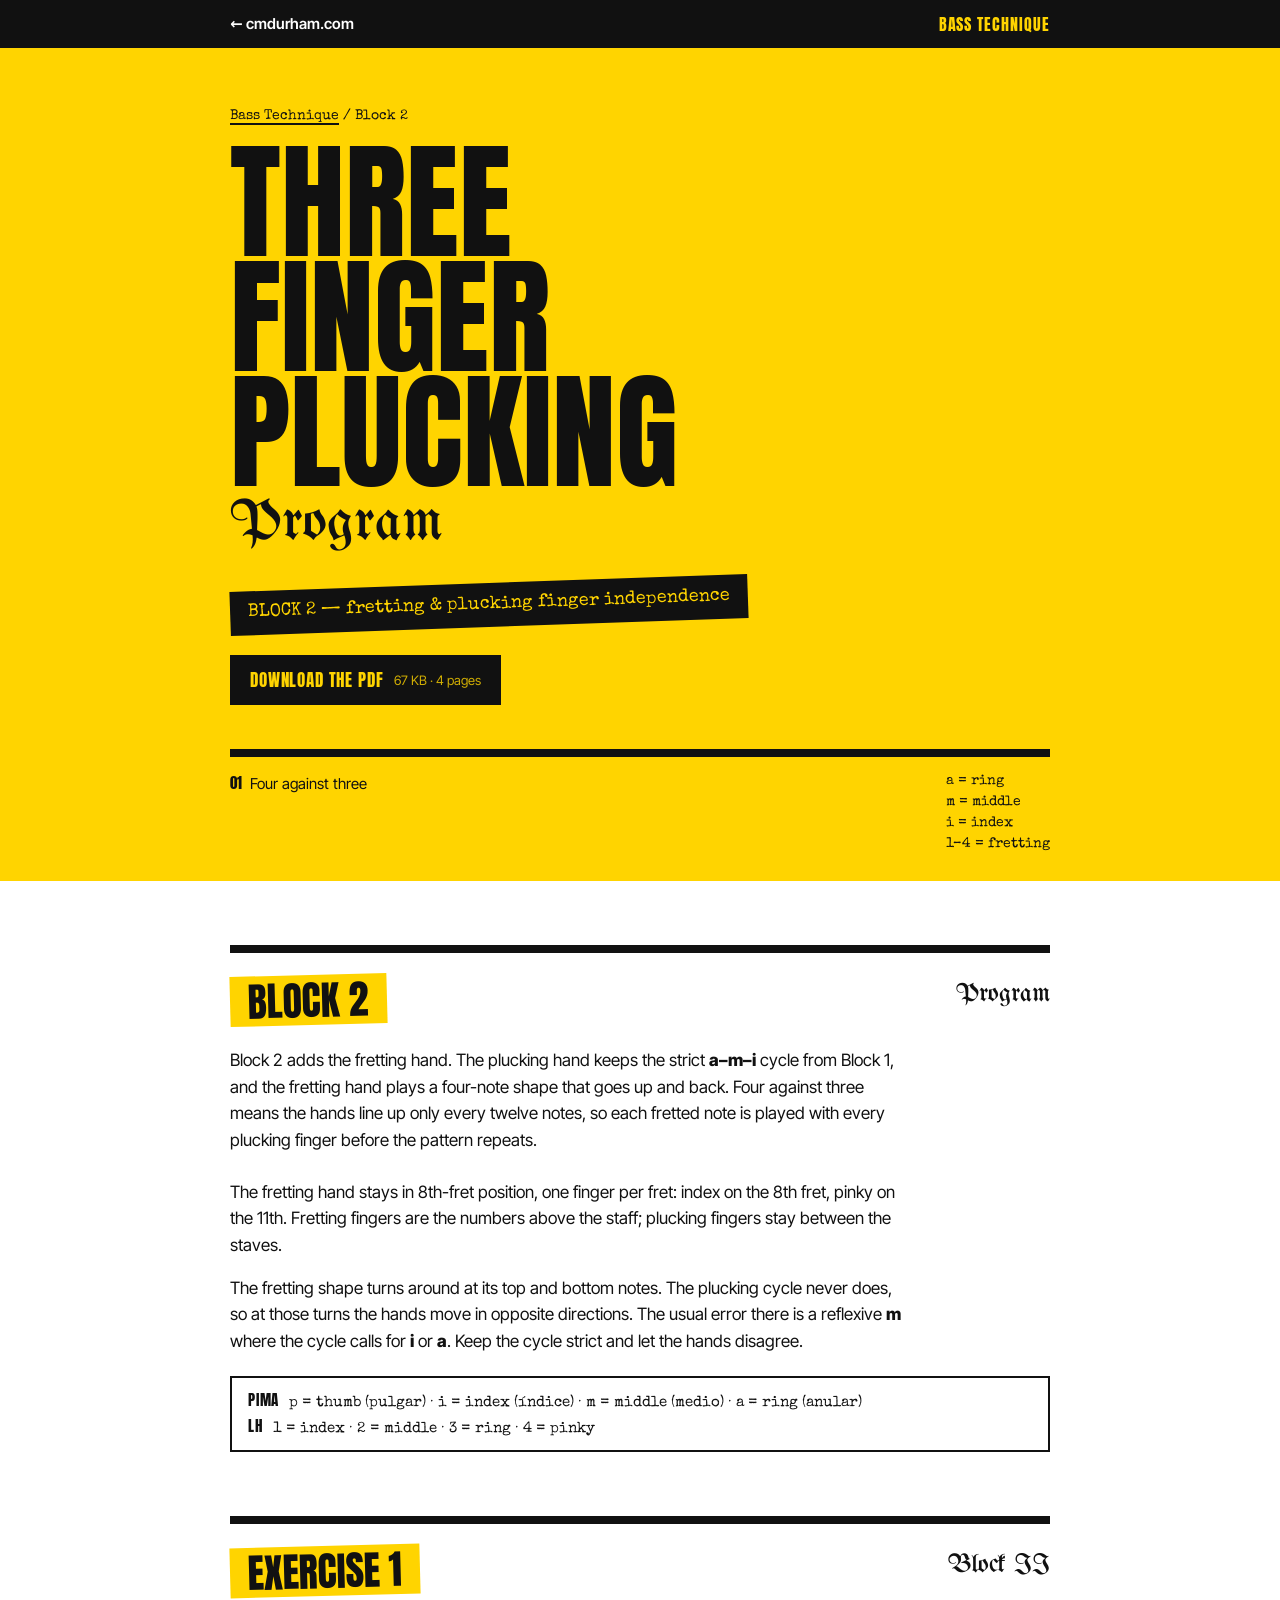
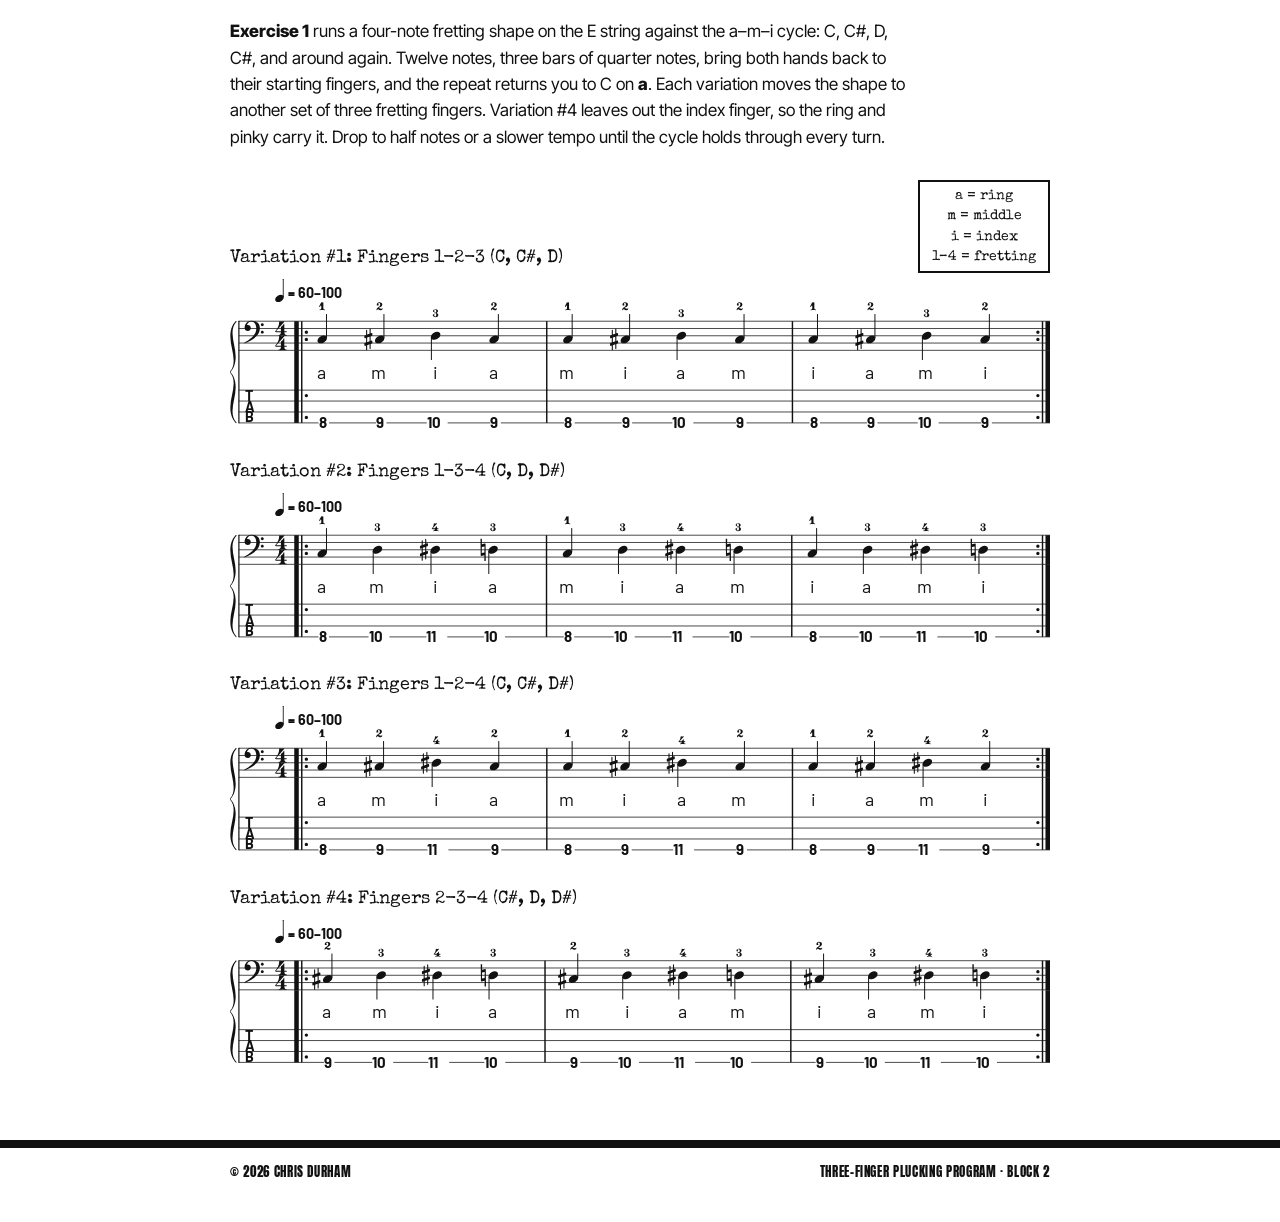
==== three-finger-plucking/block-2/index.html @ dd75c69c "Block 2: fretting and plucking finger independence Tools: fretted-note spec (pattern of string/fret " ====
<!DOCTYPE html>
<html lang="en">
<head>
<meta charset="UTF-8">
<meta name="viewport" content="width=device-width, initial-scale=1.0">
<title>Three-Finger Plucking Program — Block 2 · cmdurham.com</title>
<meta name="description" content="Block 2 of a three-finger plucking program for bass: fretting and plucking finger independence. Notation, tab and a printable PDF.">
<link rel="stylesheet" href="../../style.css">
<link rel="icon" href="data:image/svg+xml,<svg xmlns='http://www.w3.org/2000/svg' viewBox='0 0 100 100'><rect width='100' height='100' fill='%23FFD400'/><text x='50' y='70' font-size='56' text-anchor='middle' font-family='sans-serif' font-weight='bold' fill='%23111'>CD</text></svg>">
</head>
<body>
<header class="topbar"><div class="wrap">
<a class="home" href="/">&larr; cmdurham.com</a>
<a class="sect" href="../../">Bass Technique</a>
</div></header>
<section class="hero"><div class="wrap">
<p class="crumbs"><a href="../../">Bass Technique</a> / Block 2</p>
<h1>Three<br>Finger<br>Plucking</h1><div class="goth">Program</div>
<div class="tape">BLOCK 2 &mdash; fretting &amp; plucking finger independence</div><br>
<a class="dl" href="three-finger-plucking-block-2.pdf" download>Download the PDF <small>67 KB &middot; 4 pages</small></a>
<nav class="toc" aria-label="Exercises"><ol><li><a href="#ex1"><b>01</b>Four against three</a></li></ol>
<div class="legend-inline">a = ring<br>m = middle<br>i = index<br>1&ndash;4 = fretting</div></nav>
</div></section>
<main class="wrap">
<section class="sec" id="about"><div class="sec-hd"><h2 class="label">Block 2</h2><div class="g">Program</div></div>
<p class=intro>Block 2 adds the fretting hand. The plucking hand keeps the strict <b>a&ndash;m&ndash;i</b> cycle from Block 1, and the fretting hand plays a four-note shape that goes up and back. Four against three means the hands line up only every twelve notes, so each fretted note is played with every plucking finger before the pattern repeats.</p><p>The fretting hand stays in 8th-fret position, one finger per fret: index on the 8th fret, pinky on the 11th. Fretting fingers are the numbers above the staff; plucking fingers stay between the staves.</p><p>The fretting shape turns around at its top and bottom notes. The plucking cycle never does, so at those turns the hands move in opposite directions. The usual error there is a reflexive <b>m</b> where the cycle calls for <b>i</b> or <b>a</b>. Keep the cycle strict and let the hands disagree.</p>
<div class="pima"><b>PIMA</b>p = thumb (pulgar) &middot; i = index (&iacute;ndice) &middot; m = middle (medio) &middot; a = ring (anular)<br><b>LH</b>1 = index &middot; 2 = middle &middot; 3 = ring &middot; 4 = pinky</div></section>
<section class="sec" id="ex1"><div class="sec-hd"><h2 class="label">Exercise 1</h2><div class="g">Block II</div></div>
<p class="intro"><b>Exercise 1</b> runs a four-note fretting shape on the E string against the a&ndash;m&ndash;i cycle: C, C#, D, C#, and around again. Twelve notes, three bars of quarter notes, bring both hands back to their starting fingers, and the repeat returns you to C on <b>a</b>. Each variation moves the shape to another set of three fretting fingers. Variation #4 leaves out the index finger, so the ring and pinky carry it. Drop to half notes or a slower tempo until the cycle holds through every turn.</p><div class="var"><div class="var-hd"><h3>Variation #1: Fingers 1-2-3 (C, C#, D)</h3><div class="legend">a = ring<br>m = middle<br>i = index<br>1&ndash;4 = fretting</div></div>
<div class="score"><svg role="img" aria-label="Exercise 1, variation 1: Fingers 1-2-3 (C, C#, D), notation and tab" xmlns="http://www.w3.org/2000/svg" xmlns:xlink="http://www.w3.org/1999/xlink" version="1.2" viewBox="-1.2037 -0.0000 112.6187 20.5475">
<style type="text/css">
<![CDATA[
tspan { white-space: pre; }
]]>
</style>
<g transform="translate(0.0000, 9.7965)">
<line stroke-linejoin="round" stroke-linecap="round" stroke-width="0.1035" stroke="currentColor" x1="0.0517" y1="0" x2="111.3633" y2="0"/>
</g>
<g transform="translate(0.0000, 8.7965)">
<line stroke-linejoin="round" stroke-linecap="round" stroke-width="0.1035" stroke="currentColor" x1="0.0517" y1="0" x2="111.3633" y2="0"/>
</g>
<g transform="translate(0.0000, 7.7965)">
<line stroke-linejoin="round" stroke-linecap="round" stroke-width="0.1035" stroke="currentColor" x1="0.0517" y1="0" x2="111.3633" y2="0"/>
</g>
<g transform="translate(0.0000, 6.7965)">
<line stroke-linejoin="round" stroke-linecap="round" stroke-width="0.1035" stroke="currentColor" x1="0.0517" y1="0" x2="111.3633" y2="0"/>
</g>
<g transform="translate(0.0000, 5.7965)">
<line stroke-linejoin="round" stroke-linecap="round" stroke-width="0.1035" stroke="currentColor" x1="0.0517" y1="0" x2="111.3633" y2="0"/>
</g>
<g transform="translate(75.9438, -0.0000)">
<rect x="0.0000" y="9.8482" width="0.1966" height="5.4140" ry="0.0000" fill="currentColor"/>
</g>
<g transform="translate(42.2009, 7.7965)">
<rect x="0.0000" y="-2.0000" width="0.1966" height="4.0517" ry="0.0000" fill="currentColor"/>
</g>
<g transform="translate(75.9438, 17.5122)">
<rect x="0.0000" y="-2.3017" width="0.1966" height="4.5517" ry="0.0000" fill="currentColor"/>
</g>
<g transform="translate(42.2009, 17.5122)">
<rect x="0.0000" y="-2.3017" width="0.1966" height="4.5517" ry="0.0000" fill="currentColor"/>
</g>
<g transform="translate(75.9438, 7.7965)">
<rect x="0.0000" y="-2.0000" width="0.1966" height="4.0517" ry="0.0000" fill="currentColor"/>
</g>
<g transform="translate(8.5518, -0.0000)">
<rect x="0.0000" y="9.8482" width="0.1966" height="5.4140" ry="0.0000" fill="currentColor"/>
</g>
<g transform="translate(7.6207, -0.0000)">
<rect x="0.0000" y="9.8482" width="0.6208" height="5.4140" ry="0.0000" fill="currentColor"/>
</g>
<g transform="translate(42.2009, -0.0000)">
<rect x="0.0000" y="9.8482" width="0.1966" height="5.4140" ry="0.0000" fill="currentColor"/>
</g>
<g transform="translate(109.5269, 7.2965)">
<path transform="scale(0.0040, -0.0040)" d="M0 0c0 31 25 56 56 56s56 -25 56 -56s-25 -56 -56 -56s-56 25 -56 56z" fill="currentColor"/>
</g>
<g transform="translate(109.5269, 8.2965)">
<path transform="scale(0.0040, -0.0040)" d="M0 0c0 31 25 56 56 56s56 -25 56 -56s-25 -56 -56 -56s-56 25 -56 56z" fill="currentColor"/>
</g>
<g transform="translate(110.7943, 7.7965)">
<rect x="0.0000" y="-2.0000" width="0.6208" height="4.0517" ry="0.0000" fill="currentColor"/>
</g>
<g transform="translate(110.2873, 7.7965)">
<rect x="0.0000" y="-2.0000" width="0.1966" height="4.0517" ry="0.0000" fill="currentColor"/>
</g>
<g transform="translate(109.5269, 16.0122)">
<path transform="scale(0.0040, -0.0040)" d="M0 0c0 31 25 56 56 56s56 -25 56 -56s-25 -56 -56 -56s-56 25 -56 56z" fill="currentColor"/>
</g>
<g transform="translate(109.5269, 19.0122)">
<path transform="scale(0.0040, -0.0040)" d="M0 0c0 31 25 56 56 56s56 -25 56 -56s-25 -56 -56 -56s-56 25 -56 56z" fill="currentColor"/>
</g>
<g transform="translate(110.7943, 17.5122)">
<rect x="0.0000" y="-2.3017" width="0.6208" height="4.5517" ry="0.0000" fill="currentColor"/>
</g>
<g transform="translate(110.2873, 17.5122)">
<rect x="0.0000" y="-2.3017" width="0.1966" height="4.5517" ry="0.0000" fill="currentColor"/>
</g>
<g transform="translate(110.7943, -0.0000)">
<rect x="0.0000" y="9.8482" width="0.6208" height="5.4140" ry="0.0000" fill="currentColor"/>
</g>
<g transform="translate(110.2873, -0.0000)">
<rect x="0.0000" y="9.8482" width="0.1966" height="5.4140" ry="0.0000" fill="currentColor"/>
</g>
<g transform="translate(9.0588, 16.0122)">
<path transform="scale(0.0040, -0.0040)" d="M0 0c0 31 25 56 56 56s56 -25 56 -56s-25 -56 -56 -56s-56 25 -56 56z" fill="currentColor"/>
</g>
<g transform="translate(9.0588, 19.0122)">
<path transform="scale(0.0040, -0.0040)" d="M0 0c0 31 25 56 56 56s56 -25 56 -56s-25 -56 -56 -56s-56 25 -56 56z" fill="currentColor"/>
</g>
<g transform="translate(8.5518, 17.5122)">
<rect x="0.0000" y="-2.3017" width="0.1966" height="4.5517" ry="0.0000" fill="currentColor"/>
</g>
<g transform="translate(7.6207, 17.5122)">
<rect x="0.0000" y="-2.3017" width="0.6208" height="4.5517" ry="0.0000" fill="currentColor"/>
</g>
<g transform="translate(9.0588, 7.2965)">
<path transform="scale(0.0040, -0.0040)" d="M0 0c0 31 25 56 56 56s56 -25 56 -56s-25 -56 -56 -56s-56 25 -56 56z" fill="currentColor"/>
</g>
<g transform="translate(9.0588, 8.2965)">
<path transform="scale(0.0040, -0.0040)" d="M0 0c0 31 25 56 56 56s56 -25 56 -56s-25 -56 -56 -56s-56 25 -56 56z" fill="currentColor"/>
</g>
<g transform="translate(8.5518, 7.7965)">
<rect x="0.0000" y="-2.0000" width="0.1966" height="4.0517" ry="0.0000" fill="currentColor"/>
</g>
<g transform="translate(7.6207, 7.7965)">
<rect x="0.0000" y="-2.0000" width="0.6208" height="4.0517" ry="0.0000" fill="currentColor"/>
</g>
<g transform="translate(0.0000, 19.7622)">
<line stroke-linejoin="round" stroke-linecap="round" stroke-width="0.1035" stroke="currentColor" x1="0.0517" y1="0" x2="111.3633" y2="0"/>
</g>
<g transform="translate(0.0000, 18.2622)">
<line stroke-linejoin="round" stroke-linecap="round" stroke-width="0.1035" stroke="currentColor" x1="0.0517" y1="0" x2="111.3633" y2="0"/>
</g>
<g transform="translate(0.0000, 16.7622)">
<line stroke-linejoin="round" stroke-linecap="round" stroke-width="0.1035" stroke="currentColor" x1="0.0517" y1="0" x2="111.3633" y2="0"/>
</g>
<g transform="translate(0.0000, 15.2622)">
<line stroke-linejoin="round" stroke-linecap="round" stroke-width="0.1035" stroke="currentColor" x1="0.0517" y1="0" x2="111.3633" y2="0"/>
</g>
<g transform="translate(79.4797, 7.7965)">
<rect x="-0.0672" y="-3.0000" width="0.1345" height="3.3138" ry="0.0421" fill="currentColor"/>
</g>
<g color="rgba(100.0000%, 100.0000%, 100.0000%, 100.0000%)">
<g transform="translate(78.2427, 19.7622)">
<rect x="0.1438" y="-0.7853" width="1.4376" height="1.5707" ry="0.0000" fill="currentColor"/>
</g>
</g>
<g transform="translate(78.3865, 20.5181)">
<text font-family="Barlow" font-weight="bold" font-size="2.0766" text-anchor="start" fill="currentColor">
<tspan>8</tspan>
</text>
</g>
<g transform="translate(78.5534, 13.6755)">
<text font-family="Barlow" font-size="2.4691" text-anchor="start" fill="currentColor">
<tspan>i</tspan>
</text>
</g>
<g transform="translate(78.4815, 4.2965)">
<path transform="scale(0.0022, -0.0022)" d="M194 486c15 0 25 15 41 15c13 0 24 -13 24 -31v-341c0 -47 35 -86 81 -86c14 0 21 -10 21 -21s-7 -22 -21 -22c-49 0 -97 14 -146 14s-96 -14 -145 -14c-14 0 -22 11 -22 22s8 21 22 21c46 0 80 39 80 86v137c0 23 -16 35 -30 35c-7 0 -13 -4 -17 -11l-34 -65
c-5 -10 -14 -15 -23 -15c-14 0 -28 12 -28 27c0 4 1 8 3 13l129 250c2 4 7 6 11 6c20 0 35 -20 54 -20z" fill="currentColor"/>
</g>
<g transform="translate(86.1339, 8.2965)">
<path transform="scale(0.0040, -0.0040)" d="M218 136c55 0 108 -28 108 -89c0 -71 -55 -121 -102 -149c-35 -21 -75 -34 -116 -34c-55 0 -108 28 -108 89c0 71 55 121 102 149c35 21 75 34 116 34z" fill="currentColor"/>
</g>
<g color="rgba(100.0000%, 100.0000%, 100.0000%, 100.0000%)">
<g transform="translate(68.1581, 19.7622)">
<rect x="0.1438" y="-0.7843" width="1.4376" height="1.5686" ry="0.0000" fill="currentColor"/>
</g>
</g>
<g transform="translate(68.3018, 20.5171)">
<text font-family="Barlow" font-weight="bold" font-size="2.0766" text-anchor="start" fill="currentColor">
<tspan>9</tspan>
</text>
</g>
<g transform="translate(60.1972, 7.7965)">
<rect x="-0.0672" y="0.1862" width="0.1345" height="3.1471" ry="0.0421" fill="currentColor"/>
</g>
<g color="rgba(100.0000%, 100.0000%, 100.0000%, 100.0000%)">
<g transform="translate(60.1299, 19.7622)">
<rect x="-0.5750" y="-0.7853" width="2.8752" height="1.5707" ry="0.0000" fill="currentColor"/>
</g>
</g>
<g transform="translate(59.5549, 20.5181)">
<text font-family="Barlow" font-weight="bold" font-size="2.0766" text-anchor="start" fill="currentColor">
<tspan>10</tspan>
</text>
</g>
<g transform="translate(68.1581, 8.2965)">
<path transform="scale(0.0040, -0.0040)" d="M218 136c55 0 108 -28 108 -89c0 -71 -55 -121 -102 -149c-35 -21 -75 -34 -116 -34c-55 0 -108 28 -108 89c0 71 55 121 102 149c35 21 75 34 116 34z" fill="currentColor"/>
</g>
<g transform="translate(68.3789, 4.2965)">
<path transform="scale(0.0022, -0.0022)" d="M136 150c35 -1 74 -13 111 -41c17 -13 37 -20 54 -20c18 0 33 7 37 24c3 11 11 17 20 17c11 0 22 -8 22 -21c0 -2 0 -5 -1 -7c-17 -65 -81 -102 -143 -102c-39 0 -77 15 -103 47c-10 13 -25 19 -39 19c-24 0 -48 -17 -51 -46c-1 -13 -11 -20 -21 -20c-11 0 -22 7 -22 21
c0 172 232 159 232 334c0 50 -17 102 -61 102c-33 0 -66 -14 -66 -44c0 -24 31 -37 31 -61c0 -34 -27 -61 -61 -61s-61 27 -61 61c0 84 72 148 157 148c98 0 190 -55 190 -145c0 -140 -131 -154 -225 -205z" fill="currentColor"/>
</g>
<g transform="translate(67.6062, 13.6755)">
<text font-family="Barlow" font-size="2.4691" text-anchor="start" fill="currentColor">
<tspan>m</tspan>
</text>
</g>
<g transform="translate(60.0273, 13.6755)">
<text font-family="Barlow" font-size="2.4691" text-anchor="start" fill="currentColor">
<tspan>a</tspan>
</text>
</g>
<g transform="translate(69.3950, 7.7965)">
<rect x="-0.0672" y="-3.0000" width="0.1345" height="3.3138" ry="0.0421" fill="currentColor"/>
</g>
<g transform="translate(60.3867, 5.2447)">
<path transform="scale(0.0022, -0.0022)" d="M155 457c-34 0 -71 -8 -71 -38c0 -19 32 -23 32 -42c0 -28 -23 -51 -51 -51s-51 23 -51 51c0 72 66 123 141 123c93 0 174 -31 174 -113c0 -36 -10 -65 -42 -80c-17 -8 -26 -25 -26 -41s9 -32 26 -40c37 -17 59 -45 59 -85c0 -94 -83 -141 -186 -141
c-84 0 -160 54 -160 133c0 32 26 58 58 58s58 -26 58 -58c0 -22 -36 -26 -36 -48c0 -33 42 -42 80 -42c41 0 56 50 56 98v21c0 44 -2 77 -43 77h-65c-18 0 -27 14 -27 27s9 27 27 27h65c42 0 43 36 43 83v11c0 43 -20 70 -61 70z" fill="currentColor"/>
</g>
<g transform="translate(60.1299, 7.7965)">
<path transform="scale(0.0040, -0.0040)" d="M218 136c55 0 108 -28 108 -89c0 -71 -55 -121 -102 -149c-35 -21 -75 -34 -116 -34c-55 0 -108 28 -108 89c0 71 55 121 102 149c35 21 75 34 116 34z" fill="currentColor"/>
</g>
<g transform="translate(78.2427, 8.2965)">
<path transform="scale(0.0040, -0.0040)" d="M218 136c55 0 108 -28 108 -89c0 -71 -55 -121 -102 -149c-35 -21 -75 -34 -116 -34c-55 0 -108 28 -108 89c0 71 55 121 102 149c35 21 75 34 116 34z" fill="currentColor"/>
</g>
<g transform="translate(103.0860, 7.7965)">
<rect x="-0.0672" y="-3.0000" width="0.1345" height="3.3138" ry="0.0421" fill="currentColor"/>
</g>
<g color="rgba(100.0000%, 100.0000%, 100.0000%, 100.0000%)">
<g transform="translate(101.8491, 19.7622)">
<rect x="0.1438" y="-0.7843" width="1.4376" height="1.5686" ry="0.0000" fill="currentColor"/>
</g>
</g>
<g transform="translate(101.9928, 20.5171)">
<text font-family="Barlow" font-weight="bold" font-size="2.0766" text-anchor="start" fill="currentColor">
<tspan>9</tspan>
</text>
</g>
<g transform="translate(93.8209, 7.7965)">
<path transform="scale(0.0040, -0.0040)" d="M218 136c55 0 108 -28 108 -89c0 -71 -55 -121 -102 -149c-35 -21 -75 -34 -116 -34c-55 0 -108 28 -108 89c0 71 55 121 102 149c35 21 75 34 116 34z" fill="currentColor"/>
</g>
<g transform="translate(84.6839, 8.2965)">
<path transform="scale(0.0040, -0.0040)" d="M0 119c0 8 5 15 13 18l46 17v158c0 10 8 19 18 19s19 -9 19 -19v-145l83 31v158c0 10 9 19 19 19s18 -9 18 -19v-145l32 12c2 1 5 1 7 1c11 0 20 -9 20 -20v-60c0 -8 -5 -16 -13 -19l-46 -16v-160l32 11c2 1 5 1 7 1c11 0 20 -9 20 -20v-60c0 -8 -5 -15 -13 -18l-46 -17
v-158c0 -10 -8 -19 -18 -19s-19 9 -19 19v145l-83 -31v-158c0 -10 -9 -19 -19 -19s-18 9 -18 19v145l-32 -12c-2 -1 -5 -1 -7 -1c-11 0 -20 9 -20 20v60c0 8 5 16 13 19l46 16v160l-32 -11c-2 -1 -5 -1 -7 -1c-11 0 -20 9 -20 20v60zM179 95l-83 -30v-160l83 30v160z" fill="currentColor"/>
</g>
<g transform="translate(94.0777, 5.2447)">
<path transform="scale(0.0022, -0.0022)" d="M155 457c-34 0 -71 -8 -71 -38c0 -19 32 -23 32 -42c0 -28 -23 -51 -51 -51s-51 23 -51 51c0 72 66 123 141 123c93 0 174 -31 174 -113c0 -36 -10 -65 -42 -80c-17 -8 -26 -25 -26 -41s9 -32 26 -40c37 -17 59 -45 59 -85c0 -94 -83 -141 -186 -141
c-84 0 -160 54 -160 133c0 32 26 58 58 58s58 -26 58 -58c0 -22 -36 -26 -36 -48c0 -33 42 -42 80 -42c41 0 56 50 56 98v21c0 44 -2 77 -43 77h-65c-18 0 -27 14 -27 27s9 27 27 27h65c42 0 43 36 43 83v11c0 43 -20 70 -61 70z" fill="currentColor"/>
</g>
<g transform="translate(87.3709, 7.7965)">
<rect x="-0.0672" y="-3.0000" width="0.1345" height="3.3138" ry="0.0421" fill="currentColor"/>
</g>
<g color="rgba(100.0000%, 100.0000%, 100.0000%, 100.0000%)">
<g transform="translate(86.1339, 19.7622)">
<rect x="0.1438" y="-0.7843" width="1.4376" height="1.5686" ry="0.0000" fill="currentColor"/>
</g>
</g>
<g transform="translate(86.2777, 20.5171)">
<text font-family="Barlow" font-weight="bold" font-size="2.0766" text-anchor="start" fill="currentColor">
<tspan>9</tspan>
</text>
</g>
<g transform="translate(86.0313, 13.6755)">
<text font-family="Barlow" font-size="2.4691" text-anchor="start" fill="currentColor">
<tspan>a</tspan>
</text>
</g>
<g transform="translate(102.1597, 13.6755)">
<text font-family="Barlow" font-size="2.4691" text-anchor="start" fill="currentColor">
<tspan>i</tspan>
</text>
</g>
<g transform="translate(102.0699, 4.2965)">
<path transform="scale(0.0022, -0.0022)" d="M136 150c35 -1 74 -13 111 -41c17 -13 37 -20 54 -20c18 0 33 7 37 24c3 11 11 17 20 17c11 0 22 -8 22 -21c0 -2 0 -5 -1 -7c-17 -65 -81 -102 -143 -102c-39 0 -77 15 -103 47c-10 13 -25 19 -39 19c-24 0 -48 -17 -51 -46c-1 -13 -11 -20 -21 -20c-11 0 -22 7 -22 21
c0 172 232 159 232 334c0 50 -17 102 -61 102c-33 0 -66 -14 -66 -44c0 -24 31 -37 31 -61c0 -34 -27 -61 -61 -61s-61 27 -61 61c0 84 72 148 157 148c98 0 190 -55 190 -145c0 -140 -131 -154 -225 -205z" fill="currentColor"/>
</g>
<g transform="translate(101.8491, 8.2965)">
<path transform="scale(0.0040, -0.0040)" d="M218 136c55 0 108 -28 108 -89c0 -71 -55 -121 -102 -149c-35 -21 -75 -34 -116 -34c-55 0 -108 28 -108 89c0 71 55 121 102 149c35 21 75 34 116 34z" fill="currentColor"/>
</g>
<g transform="translate(86.3547, 4.2965)">
<path transform="scale(0.0022, -0.0022)" d="M136 150c35 -1 74 -13 111 -41c17 -13 37 -20 54 -20c18 0 33 7 37 24c3 11 11 17 20 17c11 0 22 -8 22 -21c0 -2 0 -5 -1 -7c-17 -65 -81 -102 -143 -102c-39 0 -77 15 -103 47c-10 13 -25 19 -39 19c-24 0 -48 -17 -51 -46c-1 -13 -11 -20 -21 -20c-11 0 -22 7 -22 21
c0 172 232 159 232 334c0 50 -17 102 -61 102c-33 0 -66 -14 -66 -44c0 -24 31 -37 31 -61c0 -34 -27 -61 -61 -61s-61 27 -61 61c0 84 72 148 157 148c98 0 190 -55 190 -145c0 -140 -131 -154 -225 -205z" fill="currentColor"/>
</g>
<g transform="translate(93.8882, 7.7965)">
<rect x="-0.0672" y="0.1862" width="0.1345" height="3.1471" ry="0.0421" fill="currentColor"/>
</g>
<g color="rgba(100.0000%, 100.0000%, 100.0000%, 100.0000%)">
<g transform="translate(93.8209, 19.7622)">
<rect x="-0.5750" y="-0.7853" width="2.8752" height="1.5707" ry="0.0000" fill="currentColor"/>
</g>
</g>
<g transform="translate(93.2459, 20.5181)">
<text font-family="Barlow" font-weight="bold" font-size="2.0766" text-anchor="start" fill="currentColor">
<tspan>10</tspan>
</text>
</g>
<g transform="translate(93.2690, 13.6755)">
<text font-family="Barlow" font-size="2.4691" text-anchor="start" fill="currentColor">
<tspan>m</tspan>
</text>
</g>
<g color="rgba(100.0000%, 100.0000%, 100.0000%, 100.0000%)">
<g transform="translate(18.7000, 19.7622)">
<rect x="0.1438" y="-0.7843" width="1.4376" height="1.5686" ry="0.0000" fill="currentColor"/>
</g>
</g>
<g transform="translate(18.8438, 20.5171)">
<text font-family="Barlow" font-weight="bold" font-size="2.0766" text-anchor="start" fill="currentColor">
<tspan>9</tspan>
</text>
</g>
<g transform="translate(17.2500, 8.2965)">
<path transform="scale(0.0040, -0.0040)" d="M0 119c0 8 5 15 13 18l46 17v158c0 10 8 19 18 19s19 -9 19 -19v-145l83 31v158c0 10 9 19 19 19s18 -9 18 -19v-145l32 12c2 1 5 1 7 1c11 0 20 -9 20 -20v-60c0 -8 -5 -16 -13 -19l-46 -16v-160l32 11c2 1 5 1 7 1c11 0 20 -9 20 -20v-60c0 -8 -5 -15 -13 -18l-46 -17
v-158c0 -10 -8 -19 -18 -19s-19 9 -19 19v145l-83 -31v-158c0 -10 -9 -19 -19 -19s-18 9 -18 19v145l-32 -12c-2 -1 -5 -1 -7 -1c-11 0 -20 9 -20 20v60c0 8 5 16 13 19l46 16v160l-32 -11c-2 -1 -5 -1 -7 -1c-11 0 -20 9 -20 20v60zM179 95l-83 -30v-160l83 30v160z" fill="currentColor"/>
</g>
<g transform="translate(19.9370, 7.7965)">
<rect x="-0.0672" y="-3.0000" width="0.1345" height="3.3138" ry="0.0421" fill="currentColor"/>
</g>
<g transform="translate(18.1481, 13.6755)">
<text font-family="Barlow" font-size="2.4691" text-anchor="start" fill="currentColor">
<tspan>m</tspan>
</text>
</g>
<g transform="translate(18.9208, 4.2965)">
<path transform="scale(0.0022, -0.0022)" d="M136 150c35 -1 74 -13 111 -41c17 -13 37 -20 54 -20c18 0 33 7 37 24c3 11 11 17 20 17c11 0 22 -8 22 -21c0 -2 0 -5 -1 -7c-17 -65 -81 -102 -143 -102c-39 0 -77 15 -103 47c-10 13 -25 19 -39 19c-24 0 -48 -17 -51 -46c-1 -13 -11 -20 -21 -20c-11 0 -22 7 -22 21
c0 172 232 159 232 334c0 50 -17 102 -61 102c-33 0 -66 -14 -66 -44c0 -24 31 -37 31 -61c0 -34 -27 -61 -61 -61s-61 27 -61 61c0 84 72 148 157 148c98 0 190 -55 190 -145c0 -140 -131 -154 -225 -205z" fill="currentColor"/>
</g>
<g transform="translate(18.7000, 8.2965)">
<path transform="scale(0.0040, -0.0040)" d="M218 136c55 0 108 -28 108 -89c0 -71 -55 -121 -102 -149c-35 -21 -75 -34 -116 -34c-55 0 -108 28 -108 89c0 71 55 121 102 149c35 21 75 34 116 34z" fill="currentColor"/>
</g>
<g color="rgba(100.0000%, 100.0000%, 100.0000%, 100.0000%)">
<g transform="translate(26.3870, 19.7622)">
<rect x="-0.5750" y="-0.7853" width="2.8752" height="1.5707" ry="0.0000" fill="currentColor"/>
</g>
</g>
<g transform="translate(25.8120, 20.5181)">
<text font-family="Barlow" font-weight="bold" font-size="2.0766" text-anchor="start" fill="currentColor">
<tspan>10</tspan>
</text>
</g>
<g transform="translate(26.4542, 7.7965)">
<rect x="-0.0672" y="0.1862" width="0.1345" height="3.1471" ry="0.0421" fill="currentColor"/>
</g>
<g transform="translate(26.6977, 13.6755)">
<text font-family="Barlow" font-size="2.4691" text-anchor="start" fill="currentColor">
<tspan>i</tspan>
</text>
</g>
<g transform="translate(26.6438, 5.2447)">
<path transform="scale(0.0022, -0.0022)" d="M155 457c-34 0 -71 -8 -71 -38c0 -19 32 -23 32 -42c0 -28 -23 -51 -51 -51s-51 23 -51 51c0 72 66 123 141 123c93 0 174 -31 174 -113c0 -36 -10 -65 -42 -80c-17 -8 -26 -25 -26 -41s9 -32 26 -40c37 -17 59 -45 59 -85c0 -94 -83 -141 -186 -141
c-84 0 -160 54 -160 133c0 32 26 58 58 58s58 -26 58 -58c0 -22 -36 -26 -36 -48c0 -33 42 -42 80 -42c41 0 56 50 56 98v21c0 44 -2 77 -43 77h-65c-18 0 -27 14 -27 27s9 27 27 27h65c42 0 43 36 43 83v11c0 43 -20 70 -61 70z" fill="currentColor"/>
</g>
<g transform="translate(26.3870, 7.7965)">
<path transform="scale(0.0040, -0.0040)" d="M218 136c55 0 108 -28 108 -89c0 -71 -55 -121 -102 -149c-35 -21 -75 -34 -116 -34c-55 0 -108 28 -108 89c0 71 55 121 102 149c35 21 75 34 116 34z" fill="currentColor"/>
</g>
<g transform="translate(0.8899, 16.7977)">
<text font-family="Barlow" font-weight="bold" font-size="1.9602" text-anchor="start" fill="currentColor">
<tspan>T</tspan>
</text>
</g>
<g transform="translate(0.8000, 18.2267)">
<text font-family="Barlow" font-weight="bold" font-size="1.9602" text-anchor="start" fill="currentColor">
<tspan>A</tspan>
</text>
</g>
<g transform="translate(0.8000, 19.6557)">
<text font-family="Barlow" font-weight="bold" font-size="1.9602" text-anchor="start" fill="currentColor">
<tspan>B</tspan>
</text>
</g>
<g color="rgba(100.0000%, 100.0000%, 100.0000%, 100.0000%)">
<g transform="translate(10.8088, 19.7622)">
<rect x="0.1438" y="-0.7853" width="1.4376" height="1.5707" ry="0.0000" fill="currentColor"/>
</g>
</g>
<g transform="translate(10.9526, 20.5181)">
<text font-family="Barlow" font-weight="bold" font-size="2.0766" text-anchor="start" fill="currentColor">
<tspan>8</tspan>
</text>
</g>
<g transform="translate(10.7061, 13.6755)">
<text font-family="Barlow" font-size="2.4691" text-anchor="start" fill="currentColor">
<tspan>a</tspan>
</text>
</g>
<g transform="translate(5.0034, 7.7965)">
<path transform="scale(0.0040, -0.0040)" d="M204 307c22 14 44 29 60 50c11 15 19 33 27 50c2 4 5 6 9 6c6 0 13 -5 13 -14v-245h72c10 0 15 -7 15 -14s-5 -15 -15 -15h-72v-8c0 -48 27 -94 72 -94c8 0 12 -5 12 -11s-4 -12 -12 -12c-44 0 -87 13 -131 13s-87 -13 -131 -13c-8 0 -12 6 -12 12s4 11 12 11
c45 0 73 46 73 94v8h-167c-23 0 -31 14 -31 23c0 3 1 5 2 6c80 93 138 207 138 330c0 9 6 16 13 16h3c23 -7 47 -13 71 -13s48 6 71 13c2 1 3 1 5 1c11 0 18 -10 12 -17l-284 -330h167v131c0 8 1 17 8 22z" fill="currentColor"/>
</g>
<g transform="translate(5.0034, 9.8005)">
<path transform="scale(0.0040, -0.0040)" d="M204 307c22 14 44 29 60 50c11 15 19 33 27 50c2 4 5 6 9 6c6 0 13 -5 13 -14v-245h72c10 0 15 -7 15 -14s-5 -15 -15 -15h-72v-8c0 -48 27 -94 72 -94c8 0 12 -5 12 -11s-4 -12 -12 -12c-44 0 -87 13 -131 13s-87 -13 -131 -13c-8 0 -12 6 -12 12s4 11 12 11
c45 0 73 46 73 94v8h-167c-23 0 -31 14 -31 23c0 3 1 5 2 6c80 93 138 207 138 330c0 9 6 16 13 16h3c23 -7 47 -13 71 -13s48 6 71 13c2 1 3 1 5 1c11 0 18 -10 12 -17l-284 -330h167v131c0 8 1 17 8 22z" fill="currentColor"/>
</g>
<g transform="translate(0.8000, 6.7965)">
<path transform="scale(0.0040, -0.0040)" d="M557 -125c0 28 23 51 51 51s51 -23 51 -51s-23 -51 -51 -51s-51 23 -51 51zM557 125c0 28 23 51 51 51s51 -23 51 -51s-23 -51 -51 -51s-51 23 -51 51zM232 263c172 0 293 -88 293 -251c0 -263 -263 -414 -516 -521c-3 -3 -6 -4 -9 -4c-7 0 -13 6 -13 13c0 3 1 6 4 9
c202 118 412 265 412 493c0 120 -63 235 -171 235c-74 0 -129 -54 -154 -126c11 5 22 8 34 8c55 0 100 -45 100 -100c0 -58 -44 -106 -100 -106c-60 0 -112 47 -112 106c0 133 102 244 232 244z" fill="currentColor"/>
</g>
<g transform="translate(11.0476, 4.2965)">
<path transform="scale(0.0022, -0.0022)" d="M194 486c15 0 25 15 41 15c13 0 24 -13 24 -31v-341c0 -47 35 -86 81 -86c14 0 21 -10 21 -21s-7 -22 -21 -22c-49 0 -97 14 -146 14s-96 -14 -145 -14c-14 0 -22 11 -22 22s8 21 22 21c46 0 80 39 80 86v137c0 23 -16 35 -30 35c-7 0 -13 -4 -17 -11l-34 -65
c-5 -10 -14 -15 -23 -15c-14 0 -28 12 -28 27c0 4 1 8 3 13l129 250c2 4 7 6 11 6c20 0 35 -20 54 -20z" fill="currentColor"/>
</g>
<g transform="translate(10.8088, 8.2965)">
<path transform="scale(0.0040, -0.0040)" d="M218 136c55 0 108 -28 108 -89c0 -71 -55 -121 -102 -149c-35 -21 -75 -34 -116 -34c-55 0 -108 28 -108 89c0 71 55 121 102 149c35 21 75 34 116 34z" fill="currentColor"/>
</g>
<g transform="translate(-0.0655, 12.7793)">
<rect x="0.0000" y="-7.0346" width="0.1655" height="14.0692" ry="0.0517" fill="currentColor"/>
</g>
<g transform="translate(-0.3655, 12.7793)">
<path transform="scale(0.0040, -0.0040)" d="M-198 -1221c0 285 114 564 114 834c0 141 -30 273 -132 378c-3 3 -3 6 -3 9s0 6 3 9c102 105 132 237 132 378c0 270 -114 549 -114 834c0 198 48 384 186 528c3 3 9 6 12 6c9 0 18 -9 18 -18c0 -3 -3 -6 -6 -9c-102 -108 -135 -240 -135 -384c0 -264 108 -537 108 -816
c0 -195 -48 -384 -180 -528c132 -144 180 -333 180 -528c0 -279 -108 -552 -108 -816c0 -144 33 -276 135 -384c3 -3 6 -6 6 -9c0 -9 -9 -18 -18 -18c-3 0 -9 3 -12 6c-138 144 -186 330 -186 528z" fill="currentColor"/>
</g>
<g transform="translate(12.0457, 7.7965)">
<rect x="-0.0672" y="-3.0000" width="0.1345" height="3.3138" ry="0.0421" fill="currentColor"/>
</g>
<g transform="translate(5.0034, 2.6727)">
<rect x="1.0449" y="-2.6727" width="0.1158" height="2.5129" ry="0.0193" fill="currentColor"/>
</g>
<g transform="translate(5.0034, 2.6727)">
<path transform="scale(0.0036, -0.0036)" d="M215 137c57 0 111 -29 111 -92c0 -71 -54 -120 -101 -148c-35 -21 -74 -34 -114 -34c-57 0 -111 29 -111 92c0 71 54 120 101 148c35 21 74 34 114 34z" fill="currentColor"/>
</g>
<g transform="translate(6.7641, 2.6727)">
<text font-family="Barlow" font-weight="bold" font-size="1.9602" text-anchor="start" fill="currentColor">
<tspan>= 60–100</tspan>
</text>
</g>
<g transform="translate(45.7886, 7.7965)">
<rect x="-0.0672" y="-3.0000" width="0.1345" height="3.3138" ry="0.0421" fill="currentColor"/>
</g>
<g transform="translate(52.4429, 8.2965)">
<path transform="scale(0.0040, -0.0040)" d="M218 136c55 0 108 -28 108 -89c0 -71 -55 -121 -102 -149c-35 -21 -75 -34 -116 -34c-55 0 -108 28 -108 89c0 71 55 121 102 149c35 21 75 34 116 34z" fill="currentColor"/>
</g>
<g transform="translate(52.6637, 4.2965)">
<path transform="scale(0.0022, -0.0022)" d="M136 150c35 -1 74 -13 111 -41c17 -13 37 -20 54 -20c18 0 33 7 37 24c3 11 11 17 20 17c11 0 22 -8 22 -21c0 -2 0 -5 -1 -7c-17 -65 -81 -102 -143 -102c-39 0 -77 15 -103 47c-10 13 -25 19 -39 19c-24 0 -48 -17 -51 -46c-1 -13 -11 -20 -21 -20c-11 0 -22 7 -22 21
c0 172 232 159 232 334c0 50 -17 102 -61 102c-33 0 -66 -14 -66 -44c0 -24 31 -37 31 -61c0 -34 -27 -61 -61 -61s-61 27 -61 61c0 84 72 148 157 148c98 0 190 -55 190 -145c0 -140 -131 -154 -225 -205z" fill="currentColor"/>
</g>
<g transform="translate(52.7536, 13.6755)">
<text font-family="Barlow" font-size="2.4691" text-anchor="start" fill="currentColor">
<tspan>i</tspan>
</text>
</g>
<g color="rgba(100.0000%, 100.0000%, 100.0000%, 100.0000%)">
<g transform="translate(52.4429, 19.7622)">
<rect x="0.1438" y="-0.7843" width="1.4376" height="1.5686" ry="0.0000" fill="currentColor"/>
</g>
</g>
<g transform="translate(52.5867, 20.5171)">
<text font-family="Barlow" font-weight="bold" font-size="2.0766" text-anchor="start" fill="currentColor">
<tspan>9</tspan>
</text>
</g>
<g transform="translate(53.6799, 7.7965)">
<rect x="-0.0672" y="-3.0000" width="0.1345" height="3.3138" ry="0.0421" fill="currentColor"/>
</g>
<g transform="translate(34.4152, 8.2965)">
<path transform="scale(0.0040, -0.0040)" d="M218 136c55 0 108 -28 108 -89c0 -71 -55 -121 -102 -149c-35 -21 -75 -34 -116 -34c-55 0 -108 28 -108 89c0 71 55 121 102 149c35 21 75 34 116 34z" fill="currentColor"/>
</g>
<g transform="translate(34.6360, 4.2965)">
<path transform="scale(0.0022, -0.0022)" d="M136 150c35 -1 74 -13 111 -41c17 -13 37 -20 54 -20c18 0 33 7 37 24c3 11 11 17 20 17c11 0 22 -8 22 -21c0 -2 0 -5 -1 -7c-17 -65 -81 -102 -143 -102c-39 0 -77 15 -103 47c-10 13 -25 19 -39 19c-24 0 -48 -17 -51 -46c-1 -13 -11 -20 -21 -20c-11 0 -22 7 -22 21
c0 172 232 159 232 334c0 50 -17 102 -61 102c-33 0 -66 -14 -66 -44c0 -24 31 -37 31 -61c0 -34 -27 -61 -61 -61s-61 27 -61 61c0 84 72 148 157 148c98 0 190 -55 190 -145c0 -140 -131 -154 -225 -205z" fill="currentColor"/>
</g>
<g transform="translate(34.3125, 13.6755)">
<text font-family="Barlow" font-size="2.4691" text-anchor="start" fill="currentColor">
<tspan>a</tspan>
</text>
</g>
<g color="rgba(100.0000%, 100.0000%, 100.0000%, 100.0000%)">
<g transform="translate(34.4152, 19.7622)">
<rect x="0.1438" y="-0.7843" width="1.4376" height="1.5686" ry="0.0000" fill="currentColor"/>
</g>
</g>
<g transform="translate(34.5589, 20.5171)">
<text font-family="Barlow" font-weight="bold" font-size="2.0766" text-anchor="start" fill="currentColor">
<tspan>9</tspan>
</text>
</g>
<g transform="translate(35.6521, 7.7965)">
<rect x="-0.0672" y="-3.0000" width="0.1345" height="3.3138" ry="0.0421" fill="currentColor"/>
</g>
<g color="rgba(100.0000%, 100.0000%, 100.0000%, 100.0000%)">
<g transform="translate(44.5517, 19.7622)">
<rect x="0.1438" y="-0.7853" width="1.4376" height="1.5707" ry="0.0000" fill="currentColor"/>
</g>
</g>
<g transform="translate(44.6955, 20.5181)">
<text font-family="Barlow" font-weight="bold" font-size="2.0766" text-anchor="start" fill="currentColor">
<tspan>8</tspan>
</text>
</g>
<g transform="translate(43.9998, 13.6755)">
<text font-family="Barlow" font-size="2.4691" text-anchor="start" fill="currentColor">
<tspan>m</tspan>
</text>
</g>
<g transform="translate(44.7905, 4.2965)">
<path transform="scale(0.0022, -0.0022)" d="M194 486c15 0 25 15 41 15c13 0 24 -13 24 -31v-341c0 -47 35 -86 81 -86c14 0 21 -10 21 -21s-7 -22 -21 -22c-49 0 -97 14 -146 14s-96 -14 -145 -14c-14 0 -22 11 -22 22s8 21 22 21c46 0 80 39 80 86v137c0 23 -16 35 -30 35c-7 0 -13 -4 -17 -11l-34 -65
c-5 -10 -14 -15 -23 -15c-14 0 -28 12 -28 27c0 4 1 8 3 13l129 250c2 4 7 6 11 6c20 0 35 -20 54 -20z" fill="currentColor"/>
</g>
<g transform="translate(44.5517, 8.2965)">
<path transform="scale(0.0040, -0.0040)" d="M218 136c55 0 108 -28 108 -89c0 -71 -55 -121 -102 -149c-35 -21 -75 -34 -116 -34c-55 0 -108 28 -108 89c0 71 55 121 102 149c35 21 75 34 116 34z" fill="currentColor"/>
</g>
<g transform="translate(50.9929, 8.2965)">
<path transform="scale(0.0040, -0.0040)" d="M0 119c0 8 5 15 13 18l46 17v158c0 10 8 19 18 19s19 -9 19 -19v-145l83 31v158c0 10 9 19 19 19s18 -9 18 -19v-145l32 12c2 1 5 1 7 1c11 0 20 -9 20 -20v-60c0 -8 -5 -16 -13 -19l-46 -16v-160l32 11c2 1 5 1 7 1c11 0 20 -9 20 -20v-60c0 -8 -5 -15 -13 -18l-46 -17
v-158c0 -10 -8 -19 -18 -19s-19 9 -19 19v145l-83 -31v-158c0 -10 -9 -19 -19 -19s-18 9 -18 19v145l-32 -12c-2 -1 -5 -1 -7 -1c-11 0 -20 9 -20 20v60c0 8 5 16 13 19l46 16v160l-32 -11c-2 -1 -5 -1 -7 -1c-11 0 -20 9 -20 20v60zM179 95l-83 -30v-160l83 30v160z" fill="currentColor"/>
</g>
</svg>
</div>
<p class="score-hint">Scroll sideways for the full line, or use the PDF.</p></div><div class="var"><div class="var-hd"><h3>Variation #2: Fingers 1-3-4 (C, D, D#)</h3></div>
<div class="score"><svg role="img" aria-label="Exercise 1, variation 2: Fingers 1-3-4 (C, D, D#), notation and tab" xmlns="http://www.w3.org/2000/svg" xmlns:xlink="http://www.w3.org/1999/xlink" version="1.2" viewBox="-1.2037 -0.0000 112.6187 20.5475">
<style type="text/css">
<![CDATA[
tspan { white-space: pre; }
]]>
</style>
<g transform="translate(0.0000, 9.7965)">
<line stroke-linejoin="round" stroke-linecap="round" stroke-width="0.1035" stroke="currentColor" x1="0.0517" y1="0" x2="111.3633" y2="0"/>
</g>
<g transform="translate(0.0000, 8.7965)">
<line stroke-linejoin="round" stroke-linecap="round" stroke-width="0.1035" stroke="currentColor" x1="0.0517" y1="0" x2="111.3633" y2="0"/>
</g>
<g transform="translate(0.0000, 7.7965)">
<line stroke-linejoin="round" stroke-linecap="round" stroke-width="0.1035" stroke="currentColor" x1="0.0517" y1="0" x2="111.3633" y2="0"/>
</g>
<g transform="translate(0.0000, 6.7965)">
<line stroke-linejoin="round" stroke-linecap="round" stroke-width="0.1035" stroke="currentColor" x1="0.0517" y1="0" x2="111.3633" y2="0"/>
</g>
<g transform="translate(0.0000, 5.7965)">
<line stroke-linejoin="round" stroke-linecap="round" stroke-width="0.1035" stroke="currentColor" x1="0.0517" y1="0" x2="111.3633" y2="0"/>
</g>
<g transform="translate(75.8531, 7.7965)">
<rect x="0.0000" y="-2.0000" width="0.1966" height="4.0517" ry="0.0000" fill="currentColor"/>
</g>
<g transform="translate(42.1687, 17.5122)">
<rect x="0.0000" y="-2.3017" width="0.1966" height="4.5517" ry="0.0000" fill="currentColor"/>
</g>
<g transform="translate(8.5518, -0.0000)">
<rect x="0.0000" y="9.8482" width="0.1966" height="5.4140" ry="0.0000" fill="currentColor"/>
</g>
<g transform="translate(7.6207, -0.0000)">
<rect x="0.0000" y="9.8482" width="0.6208" height="5.4140" ry="0.0000" fill="currentColor"/>
</g>
<g transform="translate(75.8531, 17.5122)">
<rect x="0.0000" y="-2.3017" width="0.1966" height="4.5517" ry="0.0000" fill="currentColor"/>
</g>
<g transform="translate(42.1687, -0.0000)">
<rect x="0.0000" y="9.8482" width="0.1966" height="5.4140" ry="0.0000" fill="currentColor"/>
</g>
<g transform="translate(42.1687, 7.7965)">
<rect x="0.0000" y="-2.0000" width="0.1966" height="4.0517" ry="0.0000" fill="currentColor"/>
</g>
<g transform="translate(109.5269, 7.2965)">
<path transform="scale(0.0040, -0.0040)" d="M0 0c0 31 25 56 56 56s56 -25 56 -56s-25 -56 -56 -56s-56 25 -56 56z" fill="currentColor"/>
</g>
<g transform="translate(109.5269, 8.2965)">
<path transform="scale(0.0040, -0.0040)" d="M0 0c0 31 25 56 56 56s56 -25 56 -56s-25 -56 -56 -56s-56 25 -56 56z" fill="currentColor"/>
</g>
<g transform="translate(110.7943, 7.7965)">
<rect x="0.0000" y="-2.0000" width="0.6208" height="4.0517" ry="0.0000" fill="currentColor"/>
</g>
<g transform="translate(110.2873, 7.7965)">
<rect x="0.0000" y="-2.0000" width="0.1966" height="4.0517" ry="0.0000" fill="currentColor"/>
</g>
<g transform="translate(109.5269, 16.0122)">
<path transform="scale(0.0040, -0.0040)" d="M0 0c0 31 25 56 56 56s56 -25 56 -56s-25 -56 -56 -56s-56 25 -56 56z" fill="currentColor"/>
</g>
<g transform="translate(109.5269, 19.0122)">
<path transform="scale(0.0040, -0.0040)" d="M0 0c0 31 25 56 56 56s56 -25 56 -56s-25 -56 -56 -56s-56 25 -56 56z" fill="currentColor"/>
</g>
<g transform="translate(110.7943, 17.5122)">
<rect x="0.0000" y="-2.3017" width="0.6208" height="4.5517" ry="0.0000" fill="currentColor"/>
</g>
<g transform="translate(110.2873, 17.5122)">
<rect x="0.0000" y="-2.3017" width="0.1966" height="4.5517" ry="0.0000" fill="currentColor"/>
</g>
<g transform="translate(110.7943, -0.0000)">
<rect x="0.0000" y="9.8482" width="0.6208" height="5.4140" ry="0.0000" fill="currentColor"/>
</g>
<g transform="translate(110.2873, -0.0000)">
<rect x="0.0000" y="9.8482" width="0.1966" height="5.4140" ry="0.0000" fill="currentColor"/>
</g>
<g transform="translate(9.0588, 16.0122)">
<path transform="scale(0.0040, -0.0040)" d="M0 0c0 31 25 56 56 56s56 -25 56 -56s-25 -56 -56 -56s-56 25 -56 56z" fill="currentColor"/>
</g>
<g transform="translate(9.0588, 19.0122)">
<path transform="scale(0.0040, -0.0040)" d="M0 0c0 31 25 56 56 56s56 -25 56 -56s-25 -56 -56 -56s-56 25 -56 56z" fill="currentColor"/>
</g>
<g transform="translate(8.5518, 17.5122)">
<rect x="0.0000" y="-2.3017" width="0.1966" height="4.5517" ry="0.0000" fill="currentColor"/>
</g>
<g transform="translate(7.6207, 17.5122)">
<rect x="0.0000" y="-2.3017" width="0.6208" height="4.5517" ry="0.0000" fill="currentColor"/>
</g>
<g transform="translate(9.0588, 7.2965)">
<path transform="scale(0.0040, -0.0040)" d="M0 0c0 31 25 56 56 56s56 -25 56 -56s-25 -56 -56 -56s-56 25 -56 56z" fill="currentColor"/>
</g>
<g transform="translate(9.0588, 8.2965)">
<path transform="scale(0.0040, -0.0040)" d="M0 0c0 31 25 56 56 56s56 -25 56 -56s-25 -56 -56 -56s-56 25 -56 56z" fill="currentColor"/>
</g>
<g transform="translate(8.5518, 7.7965)">
<rect x="0.0000" y="-2.0000" width="0.1966" height="4.0517" ry="0.0000" fill="currentColor"/>
</g>
<g transform="translate(7.6207, 7.7965)">
<rect x="0.0000" y="-2.0000" width="0.6208" height="4.0517" ry="0.0000" fill="currentColor"/>
</g>
<g transform="translate(75.8531, -0.0000)">
<rect x="0.0000" y="9.8482" width="0.1966" height="5.4140" ry="0.0000" fill="currentColor"/>
</g>
<g transform="translate(0.0000, 19.7622)">
<line stroke-linejoin="round" stroke-linecap="round" stroke-width="0.1035" stroke="currentColor" x1="0.0517" y1="0" x2="111.3633" y2="0"/>
</g>
<g transform="translate(0.0000, 18.2622)">
<line stroke-linejoin="round" stroke-linecap="round" stroke-width="0.1035" stroke="currentColor" x1="0.0517" y1="0" x2="111.3633" y2="0"/>
</g>
<g transform="translate(0.0000, 16.7622)">
<line stroke-linejoin="round" stroke-linecap="round" stroke-width="0.1035" stroke="currentColor" x1="0.0517" y1="0" x2="111.3633" y2="0"/>
</g>
<g transform="translate(0.0000, 15.2622)">
<line stroke-linejoin="round" stroke-linecap="round" stroke-width="0.1035" stroke="currentColor" x1="0.0517" y1="0" x2="111.3633" y2="0"/>
</g>
<g transform="translate(78.4363, 13.6755)">
<text font-family="Barlow" font-size="2.4691" text-anchor="start" fill="currentColor">
<tspan>i</tspan>
</text>
</g>
<g transform="translate(79.3626, 7.7965)">
<rect x="-0.0672" y="-3.0000" width="0.1345" height="3.3138" ry="0.0421" fill="currentColor"/>
</g>
<g color="rgba(100.0000%, 100.0000%, 100.0000%, 100.0000%)">
<g transform="translate(78.1257, 19.7622)">
<rect x="0.1438" y="-0.7853" width="1.4376" height="1.5707" ry="0.0000" fill="currentColor"/>
</g>
</g>
<g transform="translate(78.2694, 20.5181)">
<text font-family="Barlow" font-weight="bold" font-size="2.0766" text-anchor="start" fill="currentColor">
<tspan>8</tspan>
</text>
</g>
<g transform="translate(60.0187, 7.7965)">
<path transform="scale(0.0040, -0.0040)" d="M218 136c55 0 108 -28 108 -89c0 -71 -55 -121 -102 -149c-35 -21 -75 -34 -116 -34c-55 0 -108 28 -108 89c0 71 55 121 102 149c35 21 75 34 116 34z" fill="currentColor"/>
</g>
<g transform="translate(85.7133, 7.7965)">
<path transform="scale(0.0040, -0.0040)" d="M218 136c55 0 108 -28 108 -89c0 -71 -55 -121 -102 -149c-35 -21 -75 -34 -116 -34c-55 0 -108 28 -108 89c0 71 55 121 102 149c35 21 75 34 116 34z" fill="currentColor"/>
</g>
<g transform="translate(78.3644, 4.2965)">
<path transform="scale(0.0022, -0.0022)" d="M194 486c15 0 25 15 41 15c13 0 24 -13 24 -31v-341c0 -47 35 -86 81 -86c14 0 21 -10 21 -21s-7 -22 -21 -22c-49 0 -97 14 -146 14s-96 -14 -145 -14c-14 0 -22 11 -22 22s8 21 22 21c46 0 80 39 80 86v137c0 23 -16 35 -30 35c-7 0 -13 -4 -17 -11l-34 -65
c-5 -10 -14 -15 -23 -15c-14 0 -28 12 -28 27c0 4 1 8 3 13l129 250c2 4 7 6 11 6c20 0 35 -20 54 -20z" fill="currentColor"/>
</g>
<g transform="translate(78.1257, 8.2965)">
<path transform="scale(0.0040, -0.0040)" d="M218 136c55 0 108 -28 108 -89c0 -71 -55 -121 -102 -149c-35 -21 -75 -34 -116 -34c-55 0 -108 28 -108 89c0 71 55 121 102 149c35 21 75 34 116 34z" fill="currentColor"/>
</g>
<g transform="translate(58.5687, 7.7965)">
<path transform="scale(0.0040, -0.0040)" d="M0 119c0 8 5 15 13 18l46 17v158c0 10 8 19 18 19s19 -9 19 -19v-145l83 31v158c0 10 9 19 19 19s18 -9 18 -19v-145l32 12c2 1 5 1 7 1c11 0 20 -9 20 -20v-60c0 -8 -5 -16 -13 -19l-46 -16v-160l32 11c2 1 5 1 7 1c11 0 20 -9 20 -20v-60c0 -8 -5 -15 -13 -18l-46 -17
v-158c0 -10 -8 -19 -18 -19s-19 9 -19 19v145l-83 -31v-158c0 -10 -9 -19 -19 -19s-18 9 -18 19v145l-32 -12c-2 -1 -5 -1 -7 -1c-11 0 -20 9 -20 20v60c0 8 5 16 13 19l46 16v160l-32 -11c-2 -1 -5 -1 -7 -1c-11 0 -20 9 -20 20v60zM179 95l-83 -30v-160l83 30v160z" fill="currentColor"/>
</g>
<g transform="translate(60.0859, 7.7965)">
<rect x="-0.0672" y="0.1862" width="0.1345" height="3.1471" ry="0.0421" fill="currentColor"/>
</g>
<g color="rgba(100.0000%, 100.0000%, 100.0000%, 100.0000%)">
<g transform="translate(60.0187, 19.7622)">
<rect x="-0.5750" y="-0.7569" width="2.8752" height="1.5139" ry="0.0000" fill="currentColor"/>
</g>
</g>
<g transform="translate(59.4436, 20.5191)">
<text font-family="Barlow" font-weight="bold" font-size="2.0766" text-anchor="start" fill="currentColor">
<tspan>11</tspan>
</text>
</g>
<g transform="translate(59.9160, 13.6755)">
<text font-family="Barlow" font-size="2.4691" text-anchor="start" fill="currentColor">
<tspan>a</tspan>
</text>
</g>
<g transform="translate(60.2035, 5.2447)">
<path transform="scale(0.0022, -0.0022)" d="M204 223c21 13 46 23 59 45c8 14 10 46 31 46c11 0 24 -8 24 -25v-110h70c18 0 27 -14 27 -27s-9 -27 -27 -27h-70c2 -45 36 -82 80 -82c14 0 22 -10 22 -21s-8 -22 -22 -22c-49 0 -96 14 -145 14s-97 -14 -146 -14c-14 0 -21 11 -21 22s7 21 21 21c44 0 79 37 81 82
h-134c-43 0 -57 25 -57 42c0 5 1 10 3 12c73 81 123 182 123 291c0 17 11 31 25 31c2 0 4 0 6 -1c22 -6 43 -14 66 -14s45 8 67 14c3 1 6 1 9 1c15 0 26 -11 26 -21c0 -4 -1 -7 -4 -10l-264 -291h134v4c0 16 3 32 16 40z" fill="currentColor"/>
</g>
<g transform="translate(66.9106, 7.7965)">
<path transform="scale(0.0040, -0.0040)" d="M-7 375c8 4 17 7 25 7s16 -3 24 -7l-2 -183l106 20h3c10 0 18 -7 18 -17l7 -570c-8 -4 -17 -7 -25 -7s-16 3 -24 7l2 183l-106 -20h-3c-10 0 -18 7 -18 17zM131 112l-92 -17l-3 -207l92 17z" fill="currentColor"/>
</g>
<g transform="translate(68.0238, 7.7965)">
<rect x="-0.0672" y="0.1862" width="0.1345" height="3.1471" ry="0.0421" fill="currentColor"/>
</g>
<g color="rgba(100.0000%, 100.0000%, 100.0000%, 100.0000%)">
<g transform="translate(67.9566, 19.7622)">
<rect x="-0.5750" y="-0.7853" width="2.8752" height="1.5707" ry="0.0000" fill="currentColor"/>
</g>
</g>
<g transform="translate(67.3815, 20.5181)">
<text font-family="Barlow" font-weight="bold" font-size="2.0766" text-anchor="start" fill="currentColor">
<tspan>10</tspan>
</text>
</g>
<g transform="translate(67.4047, 13.6755)">
<text font-family="Barlow" font-size="2.4691" text-anchor="start" fill="currentColor">
<tspan>m</tspan>
</text>
</g>
<g transform="translate(68.2133, 5.2447)">
<path transform="scale(0.0022, -0.0022)" d="M155 457c-34 0 -71 -8 -71 -38c0 -19 32 -23 32 -42c0 -28 -23 -51 -51 -51s-51 23 -51 51c0 72 66 123 141 123c93 0 174 -31 174 -113c0 -36 -10 -65 -42 -80c-17 -8 -26 -25 -26 -41s9 -32 26 -40c37 -17 59 -45 59 -85c0 -94 -83 -141 -186 -141
c-84 0 -160 54 -160 133c0 32 26 58 58 58s58 -26 58 -58c0 -22 -36 -26 -36 -48c0 -33 42 -42 80 -42c41 0 56 50 56 98v21c0 44 -2 77 -43 77h-65c-18 0 -27 14 -27 27s9 27 27 27h65c42 0 43 36 43 83v11c0 43 -20 70 -61 70z" fill="currentColor"/>
</g>
<g transform="translate(67.9566, 7.7965)">
<path transform="scale(0.0040, -0.0040)" d="M218 136c55 0 108 -28 108 -89c0 -71 -55 -121 -102 -149c-35 -21 -75 -34 -116 -34c-55 0 -108 28 -108 89c0 71 55 121 102 149c35 21 75 34 116 34z" fill="currentColor"/>
</g>
<g transform="translate(100.5430, 7.7965)">
<path transform="scale(0.0040, -0.0040)" d="M-7 375c8 4 17 7 25 7s16 -3 24 -7l-2 -183l106 20h3c10 0 18 -7 18 -17l7 -570c-8 -4 -17 -7 -25 -7s-16 3 -24 7l2 183l-106 -20h-3c-10 0 -18 7 -18 17zM131 112l-92 -17l-3 -207l92 17z" fill="currentColor"/>
</g>
<g transform="translate(101.6563, 7.7965)">
<rect x="-0.0672" y="0.1862" width="0.1345" height="3.1471" ry="0.0421" fill="currentColor"/>
</g>
<g color="rgba(100.0000%, 100.0000%, 100.0000%, 100.0000%)">
<g transform="translate(93.6511, 19.7622)">
<rect x="-0.5750" y="-0.7569" width="2.8752" height="1.5139" ry="0.0000" fill="currentColor"/>
</g>
</g>
<g transform="translate(93.0761, 20.5191)">
<text font-family="Barlow" font-weight="bold" font-size="2.0766" text-anchor="start" fill="currentColor">
<tspan>11</tspan>
</text>
</g>
<g transform="translate(93.0992, 13.6755)">
<text font-family="Barlow" font-size="2.4691" text-anchor="start" fill="currentColor">
<tspan>m</tspan>
</text>
</g>
<g transform="translate(93.8360, 5.2447)">
<path transform="scale(0.0022, -0.0022)" d="M204 223c21 13 46 23 59 45c8 14 10 46 31 46c11 0 24 -8 24 -25v-110h70c18 0 27 -14 27 -27s-9 -27 -27 -27h-70c2 -45 36 -82 80 -82c14 0 22 -10 22 -21s-8 -22 -22 -22c-49 0 -96 14 -145 14s-97 -14 -146 -14c-14 0 -21 11 -21 22s7 21 21 21c44 0 79 37 81 82
h-134c-43 0 -57 25 -57 42c0 5 1 10 3 12c73 81 123 182 123 291c0 17 11 31 25 31c2 0 4 0 6 -1c22 -6 43 -14 66 -14s45 8 67 14c3 1 6 1 9 1c15 0 26 -11 26 -21c0 -4 -1 -7 -4 -10l-264 -291h134v4c0 16 3 32 16 40z" fill="currentColor"/>
</g>
<g transform="translate(93.6511, 7.7965)">
<path transform="scale(0.0040, -0.0040)" d="M218 136c55 0 108 -28 108 -89c0 -71 -55 -121 -102 -149c-35 -21 -75 -34 -116 -34c-55 0 -108 28 -108 89c0 71 55 121 102 149c35 21 75 34 116 34z" fill="currentColor"/>
</g>
<g transform="translate(93.7184, 7.7965)">
<rect x="-0.0672" y="0.1862" width="0.1345" height="3.1471" ry="0.0421" fill="currentColor"/>
</g>
<g transform="translate(85.7805, 7.7965)">
<rect x="-0.0672" y="0.1862" width="0.1345" height="3.1471" ry="0.0421" fill="currentColor"/>
</g>
<g color="rgba(100.0000%, 100.0000%, 100.0000%, 100.0000%)">
<g transform="translate(85.7133, 19.7622)">
<rect x="-0.5750" y="-0.7853" width="2.8752" height="1.5707" ry="0.0000" fill="currentColor"/>
</g>
</g>
<g transform="translate(85.1382, 20.5181)">
<text font-family="Barlow" font-weight="bold" font-size="2.0766" text-anchor="start" fill="currentColor">
<tspan>10</tspan>
</text>
</g>
<g transform="translate(85.6106, 13.6755)">
<text font-family="Barlow" font-size="2.4691" text-anchor="start" fill="currentColor">
<tspan>a</tspan>
</text>
</g>
<g color="rgba(100.0000%, 100.0000%, 100.0000%, 100.0000%)">
<g transform="translate(101.5890, 19.7622)">
<rect x="-0.5750" y="-0.7853" width="2.8752" height="1.5707" ry="0.0000" fill="currentColor"/>
</g>
</g>
<g transform="translate(101.0140, 20.5181)">
<text font-family="Barlow" font-weight="bold" font-size="2.0766" text-anchor="start" fill="currentColor">
<tspan>10</tspan>
</text>
</g>
<g transform="translate(101.8997, 13.6755)">
<text font-family="Barlow" font-size="2.4691" text-anchor="start" fill="currentColor">
<tspan>i</tspan>
</text>
</g>
<g transform="translate(101.8458, 5.2447)">
<path transform="scale(0.0022, -0.0022)" d="M155 457c-34 0 -71 -8 -71 -38c0 -19 32 -23 32 -42c0 -28 -23 -51 -51 -51s-51 23 -51 51c0 72 66 123 141 123c93 0 174 -31 174 -113c0 -36 -10 -65 -42 -80c-17 -8 -26 -25 -26 -41s9 -32 26 -40c37 -17 59 -45 59 -85c0 -94 -83 -141 -186 -141
c-84 0 -160 54 -160 133c0 32 26 58 58 58s58 -26 58 -58c0 -22 -36 -26 -36 -48c0 -33 42 -42 80 -42c41 0 56 50 56 98v21c0 44 -2 77 -43 77h-65c-18 0 -27 14 -27 27s9 27 27 27h65c42 0 43 36 43 83v11c0 43 -20 70 -61 70z" fill="currentColor"/>
</g>
<g transform="translate(101.5890, 7.7965)">
<path transform="scale(0.0040, -0.0040)" d="M218 136c55 0 108 -28 108 -89c0 -71 -55 -121 -102 -149c-35 -21 -75 -34 -116 -34c-55 0 -108 28 -108 89c0 71 55 121 102 149c35 21 75 34 116 34z" fill="currentColor"/>
</g>
<g transform="translate(85.9700, 5.2447)">
<path transform="scale(0.0022, -0.0022)" d="M155 457c-34 0 -71 -8 -71 -38c0 -19 32 -23 32 -42c0 -28 -23 -51 -51 -51s-51 23 -51 51c0 72 66 123 141 123c93 0 174 -31 174 -113c0 -36 -10 -65 -42 -80c-17 -8 -26 -25 -26 -41s9 -32 26 -40c37 -17 59 -45 59 -85c0 -94 -83 -141 -186 -141
c-84 0 -160 54 -160 133c0 32 26 58 58 58s58 -26 58 -58c0 -22 -36 -26 -36 -48c0 -33 42 -42 80 -42c41 0 56 50 56 98v21c0 44 -2 77 -43 77h-65c-18 0 -27 14 -27 27s9 27 27 27h65c42 0 43 36 43 83v11c0 43 -20 70 -61 70z" fill="currentColor"/>
</g>
<g transform="translate(92.2011, 7.7965)">
<path transform="scale(0.0040, -0.0040)" d="M0 119c0 8 5 15 13 18l46 17v158c0 10 8 19 18 19s19 -9 19 -19v-145l83 31v158c0 10 9 19 19 19s18 -9 18 -19v-145l32 12c2 1 5 1 7 1c11 0 20 -9 20 -20v-60c0 -8 -5 -16 -13 -19l-46 -16v-160l32 11c2 1 5 1 7 1c11 0 20 -9 20 -20v-60c0 -8 -5 -15 -13 -18l-46 -17
v-158c0 -10 -8 -19 -18 -19s-19 9 -19 19v145l-83 -31v-158c0 -10 -9 -19 -19 -19s-18 9 -18 19v145l-32 -12c-2 -1 -5 -1 -7 -1c-11 0 -20 9 -20 20v60c0 8 5 16 13 19l46 16v160l-32 -11c-2 -1 -5 -1 -7 -1c-11 0 -20 9 -20 20v60zM179 95l-83 -30v-160l83 30v160z" fill="currentColor"/>
</g>
<g transform="translate(18.4636, 7.7965)">
<rect x="-0.0672" y="0.1862" width="0.1345" height="3.1471" ry="0.0421" fill="currentColor"/>
</g>
<g color="rgba(100.0000%, 100.0000%, 100.0000%, 100.0000%)">
<g transform="translate(18.3964, 19.7622)">
<rect x="-0.5750" y="-0.7853" width="2.8752" height="1.5707" ry="0.0000" fill="currentColor"/>
</g>
</g>
<g transform="translate(17.8213, 20.5181)">
<text font-family="Barlow" font-weight="bold" font-size="2.0766" text-anchor="start" fill="currentColor">
<tspan>10</tspan>
</text>
</g>
<g transform="translate(17.8445, 13.6755)">
<text font-family="Barlow" font-size="2.4691" text-anchor="start" fill="currentColor">
<tspan>m</tspan>
</text>
</g>
<g transform="translate(18.6531, 5.2447)">
<path transform="scale(0.0022, -0.0022)" d="M155 457c-34 0 -71 -8 -71 -38c0 -19 32 -23 32 -42c0 -28 -23 -51 -51 -51s-51 23 -51 51c0 72 66 123 141 123c93 0 174 -31 174 -113c0 -36 -10 -65 -42 -80c-17 -8 -26 -25 -26 -41s9 -32 26 -40c37 -17 59 -45 59 -85c0 -94 -83 -141 -186 -141
c-84 0 -160 54 -160 133c0 32 26 58 58 58s58 -26 58 -58c0 -22 -36 -26 -36 -48c0 -33 42 -42 80 -42c41 0 56 50 56 98v21c0 44 -2 77 -43 77h-65c-18 0 -27 14 -27 27s9 27 27 27h65c42 0 43 36 43 83v11c0 43 -20 70 -61 70z" fill="currentColor"/>
</g>
<g transform="translate(18.3964, 7.7965)">
<path transform="scale(0.0040, -0.0040)" d="M218 136c55 0 108 -28 108 -89c0 -71 -55 -121 -102 -149c-35 -21 -75 -34 -116 -34c-55 0 -108 28 -108 89c0 71 55 121 102 149c35 21 75 34 116 34z" fill="currentColor"/>
</g>
<g transform="translate(24.8843, 7.7965)">
<path transform="scale(0.0040, -0.0040)" d="M0 119c0 8 5 15 13 18l46 17v158c0 10 8 19 18 19s19 -9 19 -19v-145l83 31v158c0 10 9 19 19 19s18 -9 18 -19v-145l32 12c2 1 5 1 7 1c11 0 20 -9 20 -20v-60c0 -8 -5 -16 -13 -19l-46 -16v-160l32 11c2 1 5 1 7 1c11 0 20 -9 20 -20v-60c0 -8 -5 -15 -13 -18l-46 -17
v-158c0 -10 -8 -19 -18 -19s-19 9 -19 19v145l-83 -31v-158c0 -10 -9 -19 -19 -19s-18 9 -18 19v145l-32 -12c-2 -1 -5 -1 -7 -1c-11 0 -20 9 -20 20v60c0 8 5 16 13 19l46 16v160l-32 -11c-2 -1 -5 -1 -7 -1c-11 0 -20 9 -20 20v60zM179 95l-83 -30v-160l83 30v160z" fill="currentColor"/>
</g>
<g transform="translate(26.4015, 7.7965)">
<rect x="-0.0672" y="0.1862" width="0.1345" height="3.1471" ry="0.0421" fill="currentColor"/>
</g>
<g color="rgba(100.0000%, 100.0000%, 100.0000%, 100.0000%)">
<g transform="translate(26.3343, 19.7622)">
<rect x="-0.5750" y="-0.7569" width="2.8752" height="1.5139" ry="0.0000" fill="currentColor"/>
</g>
</g>
<g transform="translate(25.7592, 20.5191)">
<text font-family="Barlow" font-weight="bold" font-size="2.0766" text-anchor="start" fill="currentColor">
<tspan>11</tspan>
</text>
</g>
<g transform="translate(26.6449, 13.6755)">
<text font-family="Barlow" font-size="2.4691" text-anchor="start" fill="currentColor">
<tspan>i</tspan>
</text>
</g>
<g transform="translate(26.5192, 5.2447)">
<path transform="scale(0.0022, -0.0022)" d="M204 223c21 13 46 23 59 45c8 14 10 46 31 46c11 0 24 -8 24 -25v-110h70c18 0 27 -14 27 -27s-9 -27 -27 -27h-70c2 -45 36 -82 80 -82c14 0 22 -10 22 -21s-8 -22 -22 -22c-49 0 -96 14 -145 14s-97 -14 -146 -14c-14 0 -21 11 -21 22s7 21 21 21c44 0 79 37 81 82
h-134c-43 0 -57 25 -57 42c0 5 1 10 3 12c73 81 123 182 123 291c0 17 11 31 25 31c2 0 4 0 6 -1c22 -6 43 -14 66 -14s45 8 67 14c3 1 6 1 9 1c15 0 26 -11 26 -21c0 -4 -1 -7 -4 -10l-264 -291h134v4c0 16 3 32 16 40z" fill="currentColor"/>
</g>
<g transform="translate(26.3343, 7.7965)">
<path transform="scale(0.0040, -0.0040)" d="M218 136c55 0 108 -28 108 -89c0 -71 -55 -121 -102 -149c-35 -21 -75 -34 -116 -34c-55 0 -108 28 -108 89c0 71 55 121 102 149c35 21 75 34 116 34z" fill="currentColor"/>
</g>
<g transform="translate(10.8088, 8.2965)">
<path transform="scale(0.0040, -0.0040)" d="M218 136c55 0 108 -28 108 -89c0 -71 -55 -121 -102 -149c-35 -21 -75 -34 -116 -34c-55 0 -108 28 -108 89c0 71 55 121 102 149c35 21 75 34 116 34z" fill="currentColor"/>
</g>
<g transform="translate(0.8899, 16.7977)">
<text font-family="Barlow" font-weight="bold" font-size="1.9602" text-anchor="start" fill="currentColor">
<tspan>T</tspan>
</text>
</g>
<g transform="translate(0.8000, 18.2267)">
<text font-family="Barlow" font-weight="bold" font-size="1.9602" text-anchor="start" fill="currentColor">
<tspan>A</tspan>
</text>
</g>
<g transform="translate(0.8000, 19.6557)">
<text font-family="Barlow" font-weight="bold" font-size="1.9602" text-anchor="start" fill="currentColor">
<tspan>B</tspan>
</text>
</g>
<g color="rgba(100.0000%, 100.0000%, 100.0000%, 100.0000%)">
<g transform="translate(10.8088, 19.7622)">
<rect x="0.1438" y="-0.7853" width="1.4376" height="1.5707" ry="0.0000" fill="currentColor"/>
</g>
</g>
<g transform="translate(10.9526, 20.5181)">
<text font-family="Barlow" font-weight="bold" font-size="2.0766" text-anchor="start" fill="currentColor">
<tspan>8</tspan>
</text>
</g>
<g transform="translate(10.7061, 13.6755)">
<text font-family="Barlow" font-size="2.4691" text-anchor="start" fill="currentColor">
<tspan>a</tspan>
</text>
</g>
<g transform="translate(5.0034, 7.7965)">
<path transform="scale(0.0040, -0.0040)" d="M204 307c22 14 44 29 60 50c11 15 19 33 27 50c2 4 5 6 9 6c6 0 13 -5 13 -14v-245h72c10 0 15 -7 15 -14s-5 -15 -15 -15h-72v-8c0 -48 27 -94 72 -94c8 0 12 -5 12 -11s-4 -12 -12 -12c-44 0 -87 13 -131 13s-87 -13 -131 -13c-8 0 -12 6 -12 12s4 11 12 11
c45 0 73 46 73 94v8h-167c-23 0 -31 14 -31 23c0 3 1 5 2 6c80 93 138 207 138 330c0 9 6 16 13 16h3c23 -7 47 -13 71 -13s48 6 71 13c2 1 3 1 5 1c11 0 18 -10 12 -17l-284 -330h167v131c0 8 1 17 8 22z" fill="currentColor"/>
</g>
<g transform="translate(5.0034, 9.8005)">
<path transform="scale(0.0040, -0.0040)" d="M204 307c22 14 44 29 60 50c11 15 19 33 27 50c2 4 5 6 9 6c6 0 13 -5 13 -14v-245h72c10 0 15 -7 15 -14s-5 -15 -15 -15h-72v-8c0 -48 27 -94 72 -94c8 0 12 -5 12 -11s-4 -12 -12 -12c-44 0 -87 13 -131 13s-87 -13 -131 -13c-8 0 -12 6 -12 12s4 11 12 11
c45 0 73 46 73 94v8h-167c-23 0 -31 14 -31 23c0 3 1 5 2 6c80 93 138 207 138 330c0 9 6 16 13 16h3c23 -7 47 -13 71 -13s48 6 71 13c2 1 3 1 5 1c11 0 18 -10 12 -17l-284 -330h167v131c0 8 1 17 8 22z" fill="currentColor"/>
</g>
<g transform="translate(0.8000, 6.7965)">
<path transform="scale(0.0040, -0.0040)" d="M557 -125c0 28 23 51 51 51s51 -23 51 -51s-23 -51 -51 -51s-51 23 -51 51zM557 125c0 28 23 51 51 51s51 -23 51 -51s-23 -51 -51 -51s-51 23 -51 51zM232 263c172 0 293 -88 293 -251c0 -263 -263 -414 -516 -521c-3 -3 -6 -4 -9 -4c-7 0 -13 6 -13 13c0 3 1 6 4 9
c202 118 412 265 412 493c0 120 -63 235 -171 235c-74 0 -129 -54 -154 -126c11 5 22 8 34 8c55 0 100 -45 100 -100c0 -58 -44 -106 -100 -106c-60 0 -112 47 -112 106c0 133 102 244 232 244z" fill="currentColor"/>
</g>
<g transform="translate(11.0476, 4.2965)">
<path transform="scale(0.0022, -0.0022)" d="M194 486c15 0 25 15 41 15c13 0 24 -13 24 -31v-341c0 -47 35 -86 81 -86c14 0 21 -10 21 -21s-7 -22 -21 -22c-49 0 -97 14 -146 14s-96 -14 -145 -14c-14 0 -22 11 -22 22s8 21 22 21c46 0 80 39 80 86v137c0 23 -16 35 -30 35c-7 0 -13 -4 -17 -11l-34 -65
c-5 -10 -14 -15 -23 -15c-14 0 -28 12 -28 27c0 4 1 8 3 13l129 250c2 4 7 6 11 6c20 0 35 -20 54 -20z" fill="currentColor"/>
</g>
<g transform="translate(5.0034, 2.6727)">
<rect x="1.0449" y="-2.6727" width="0.1158" height="2.5129" ry="0.0193" fill="currentColor"/>
</g>
<g transform="translate(5.0034, 2.6727)">
<path transform="scale(0.0036, -0.0036)" d="M215 137c57 0 111 -29 111 -92c0 -71 -54 -120 -101 -148c-35 -21 -74 -34 -114 -34c-57 0 -111 29 -111 92c0 71 54 120 101 148c35 21 74 34 114 34z" fill="currentColor"/>
</g>
<g transform="translate(6.7641, 2.6727)">
<text font-family="Barlow" font-weight="bold" font-size="1.9602" text-anchor="start" fill="currentColor">
<tspan>= 60–100</tspan>
</text>
</g>
<g transform="translate(-0.0655, 12.7793)">
<rect x="0.0000" y="-7.0346" width="0.1655" height="14.0692" ry="0.0517" fill="currentColor"/>
</g>
<g transform="translate(-0.3655, 12.7793)">
<path transform="scale(0.0040, -0.0040)" d="M-198 -1221c0 285 114 564 114 834c0 141 -30 273 -132 378c-3 3 -3 6 -3 9s0 6 3 9c102 105 132 237 132 378c0 270 -114 549 -114 834c0 198 48 384 186 528c3 3 9 6 12 6c9 0 18 -9 18 -18c0 -3 -3 -6 -6 -9c-102 -108 -135 -240 -135 -384c0 -264 108 -537 108 -816
c0 -195 -48 -384 -180 -528c132 -144 180 -333 180 -528c0 -279 -108 -552 -108 -816c0 -144 33 -276 135 -384c3 -3 6 -6 6 -9c0 -9 -9 -18 -18 -18c-3 0 -9 3 -12 6c-138 144 -186 330 -186 528z" fill="currentColor"/>
</g>
<g transform="translate(12.0457, 7.7965)">
<rect x="-0.0672" y="-3.0000" width="0.1345" height="3.3138" ry="0.0421" fill="currentColor"/>
</g>
<g transform="translate(45.7301, 7.7965)">
<rect x="-0.0672" y="-3.0000" width="0.1345" height="3.3138" ry="0.0421" fill="currentColor"/>
</g>
<g transform="translate(52.1480, 7.7965)">
<rect x="-0.0672" y="0.1862" width="0.1345" height="3.1471" ry="0.0421" fill="currentColor"/>
</g>
<g transform="translate(52.0808, 7.7965)">
<path transform="scale(0.0040, -0.0040)" d="M218 136c55 0 108 -28 108 -89c0 -71 -55 -121 -102 -149c-35 -21 -75 -34 -116 -34c-55 0 -108 28 -108 89c0 71 55 121 102 149c35 21 75 34 116 34z" fill="currentColor"/>
</g>
<g transform="translate(52.3375, 5.2447)">
<path transform="scale(0.0022, -0.0022)" d="M155 457c-34 0 -71 -8 -71 -38c0 -19 32 -23 32 -42c0 -28 -23 -51 -51 -51s-51 23 -51 51c0 72 66 123 141 123c93 0 174 -31 174 -113c0 -36 -10 -65 -42 -80c-17 -8 -26 -25 -26 -41s9 -32 26 -40c37 -17 59 -45 59 -85c0 -94 -83 -141 -186 -141
c-84 0 -160 54 -160 133c0 32 26 58 58 58s58 -26 58 -58c0 -22 -36 -26 -36 -48c0 -33 42 -42 80 -42c41 0 56 50 56 98v21c0 44 -2 77 -43 77h-65c-18 0 -27 14 -27 27s9 27 27 27h65c42 0 43 36 43 83v11c0 43 -20 70 -61 70z" fill="currentColor"/>
</g>
<g transform="translate(52.3914, 13.6755)">
<text font-family="Barlow" font-size="2.4691" text-anchor="start" fill="currentColor">
<tspan>i</tspan>
</text>
</g>
<g color="rgba(100.0000%, 100.0000%, 100.0000%, 100.0000%)">
<g transform="translate(52.0808, 19.7622)">
<rect x="-0.5750" y="-0.7853" width="2.8752" height="1.5707" ry="0.0000" fill="currentColor"/>
</g>
</g>
<g transform="translate(51.5057, 20.5181)">
<text font-family="Barlow" font-weight="bold" font-size="2.0766" text-anchor="start" fill="currentColor">
<tspan>10</tspan>
</text>
</g>
<g transform="translate(34.3394, 7.7965)">
<rect x="-0.0672" y="0.1862" width="0.1345" height="3.1471" ry="0.0421" fill="currentColor"/>
</g>
<g transform="translate(33.2262, 7.7965)">
<path transform="scale(0.0040, -0.0040)" d="M-7 375c8 4 17 7 25 7s16 -3 24 -7l-2 -183l106 20h3c10 0 18 -7 18 -17l7 -570c-8 -4 -17 -7 -25 -7s-16 3 -24 7l2 183l-106 -20h-3c-10 0 -18 7 -18 17zM131 112l-92 -17l-3 -207l92 17z" fill="currentColor"/>
</g>
<g color="rgba(100.0000%, 100.0000%, 100.0000%, 100.0000%)">
<g transform="translate(34.2722, 19.7622)">
<rect x="-0.5750" y="-0.7853" width="2.8752" height="1.5707" ry="0.0000" fill="currentColor"/>
</g>
</g>
<g transform="translate(33.6971, 20.5181)">
<text font-family="Barlow" font-weight="bold" font-size="2.0766" text-anchor="start" fill="currentColor">
<tspan>10</tspan>
</text>
</g>
<g transform="translate(34.1695, 13.6755)">
<text font-family="Barlow" font-size="2.4691" text-anchor="start" fill="currentColor">
<tspan>a</tspan>
</text>
</g>
<g transform="translate(34.5289, 5.2447)">
<path transform="scale(0.0022, -0.0022)" d="M155 457c-34 0 -71 -8 -71 -38c0 -19 32 -23 32 -42c0 -28 -23 -51 -51 -51s-51 23 -51 51c0 72 66 123 141 123c93 0 174 -31 174 -113c0 -36 -10 -65 -42 -80c-17 -8 -26 -25 -26 -41s9 -32 26 -40c37 -17 59 -45 59 -85c0 -94 -83 -141 -186 -141
c-84 0 -160 54 -160 133c0 32 26 58 58 58s58 -26 58 -58c0 -22 -36 -26 -36 -48c0 -33 42 -42 80 -42c41 0 56 50 56 98v21c0 44 -2 77 -43 77h-65c-18 0 -27 14 -27 27s9 27 27 27h65c42 0 43 36 43 83v11c0 43 -20 70 -61 70z" fill="currentColor"/>
</g>
<g transform="translate(34.2722, 7.7965)">
<path transform="scale(0.0040, -0.0040)" d="M218 136c55 0 108 -28 108 -89c0 -71 -55 -121 -102 -149c-35 -21 -75 -34 -116 -34c-55 0 -108 28 -108 89c0 71 55 121 102 149c35 21 75 34 116 34z" fill="currentColor"/>
</g>
<g color="rgba(100.0000%, 100.0000%, 100.0000%, 100.0000%)">
<g transform="translate(44.4932, 19.7622)">
<rect x="0.1438" y="-0.7853" width="1.4376" height="1.5707" ry="0.0000" fill="currentColor"/>
</g>
</g>
<g transform="translate(44.6369, 20.5181)">
<text font-family="Barlow" font-weight="bold" font-size="2.0766" text-anchor="start" fill="currentColor">
<tspan>8</tspan>
</text>
</g>
<g transform="translate(44.4932, 8.2965)">
<path transform="scale(0.0040, -0.0040)" d="M218 136c55 0 108 -28 108 -89c0 -71 -55 -121 -102 -149c-35 -21 -75 -34 -116 -34c-55 0 -108 28 -108 89c0 71 55 121 102 149c35 21 75 34 116 34z" fill="currentColor"/>
</g>
<g transform="translate(44.7320, 4.2965)">
<path transform="scale(0.0022, -0.0022)" d="M194 486c15 0 25 15 41 15c13 0 24 -13 24 -31v-341c0 -47 35 -86 81 -86c14 0 21 -10 21 -21s-7 -22 -21 -22c-49 0 -97 14 -146 14s-96 -14 -145 -14c-14 0 -22 11 -22 22s8 21 22 21c46 0 80 39 80 86v137c0 23 -16 35 -30 35c-7 0 -13 -4 -17 -11l-34 -65
c-5 -10 -14 -15 -23 -15c-14 0 -28 12 -28 27c0 4 1 8 3 13l129 250c2 4 7 6 11 6c20 0 35 -20 54 -20z" fill="currentColor"/>
</g>
<g transform="translate(43.9413, 13.6755)">
<text font-family="Barlow" font-size="2.4691" text-anchor="start" fill="currentColor">
<tspan>m</tspan>
</text>
</g>
</svg>
</div>
<p class="score-hint">Scroll sideways for the full line, or use the PDF.</p></div><div class="var"><div class="var-hd"><h3>Variation #3: Fingers 1-2-4 (C, C#, D#)</h3></div>
<div class="score"><svg role="img" aria-label="Exercise 1, variation 3: Fingers 1-2-4 (C, C#, D#), notation and tab" xmlns="http://www.w3.org/2000/svg" xmlns:xlink="http://www.w3.org/1999/xlink" version="1.2" viewBox="-1.2037 -0.0000 112.6187 20.5475">
<style type="text/css">
<![CDATA[
tspan { white-space: pre; }
]]>
</style>
<g transform="translate(0.0000, 9.7965)">
<line stroke-linejoin="round" stroke-linecap="round" stroke-width="0.1035" stroke="currentColor" x1="0.0517" y1="0" x2="111.3633" y2="0"/>
</g>
<g transform="translate(0.0000, 8.7965)">
<line stroke-linejoin="round" stroke-linecap="round" stroke-width="0.1035" stroke="currentColor" x1="0.0517" y1="0" x2="111.3633" y2="0"/>
</g>
<g transform="translate(0.0000, 7.7965)">
<line stroke-linejoin="round" stroke-linecap="round" stroke-width="0.1035" stroke="currentColor" x1="0.0517" y1="0" x2="111.3633" y2="0"/>
</g>
<g transform="translate(0.0000, 6.7965)">
<line stroke-linejoin="round" stroke-linecap="round" stroke-width="0.1035" stroke="currentColor" x1="0.0517" y1="0" x2="111.3633" y2="0"/>
</g>
<g transform="translate(0.0000, 5.7965)">
<line stroke-linejoin="round" stroke-linecap="round" stroke-width="0.1035" stroke="currentColor" x1="0.0517" y1="0" x2="111.3633" y2="0"/>
</g>
<g transform="translate(75.9481, 7.7965)">
<rect x="0.0000" y="-2.0000" width="0.1966" height="4.0517" ry="0.0000" fill="currentColor"/>
</g>
<g transform="translate(42.2095, 17.5122)">
<rect x="0.0000" y="-2.3017" width="0.1966" height="4.5517" ry="0.0000" fill="currentColor"/>
</g>
<g transform="translate(8.5518, -0.0000)">
<rect x="0.0000" y="9.8482" width="0.1966" height="5.4140" ry="0.0000" fill="currentColor"/>
</g>
<g transform="translate(7.6207, -0.0000)">
<rect x="0.0000" y="9.8482" width="0.6208" height="5.4140" ry="0.0000" fill="currentColor"/>
</g>
<g transform="translate(75.9481, 17.5122)">
<rect x="0.0000" y="-2.3017" width="0.1966" height="4.5517" ry="0.0000" fill="currentColor"/>
</g>
<g transform="translate(42.2095, 7.7965)">
<rect x="0.0000" y="-2.0000" width="0.1966" height="4.0517" ry="0.0000" fill="currentColor"/>
</g>
<g transform="translate(42.2095, -0.0000)">
<rect x="0.0000" y="9.8482" width="0.1966" height="5.4140" ry="0.0000" fill="currentColor"/>
</g>
<g transform="translate(109.5269, 7.2965)">
<path transform="scale(0.0040, -0.0040)" d="M0 0c0 31 25 56 56 56s56 -25 56 -56s-25 -56 -56 -56s-56 25 -56 56z" fill="currentColor"/>
</g>
<g transform="translate(109.5269, 8.2965)">
<path transform="scale(0.0040, -0.0040)" d="M0 0c0 31 25 56 56 56s56 -25 56 -56s-25 -56 -56 -56s-56 25 -56 56z" fill="currentColor"/>
</g>
<g transform="translate(110.7943, 7.7965)">
<rect x="0.0000" y="-2.0000" width="0.6208" height="4.0517" ry="0.0000" fill="currentColor"/>
</g>
<g transform="translate(110.2873, 7.7965)">
<rect x="0.0000" y="-2.0000" width="0.1966" height="4.0517" ry="0.0000" fill="currentColor"/>
</g>
<g transform="translate(109.5269, 16.0122)">
<path transform="scale(0.0040, -0.0040)" d="M0 0c0 31 25 56 56 56s56 -25 56 -56s-25 -56 -56 -56s-56 25 -56 56z" fill="currentColor"/>
</g>
<g transform="translate(109.5269, 19.0122)">
<path transform="scale(0.0040, -0.0040)" d="M0 0c0 31 25 56 56 56s56 -25 56 -56s-25 -56 -56 -56s-56 25 -56 56z" fill="currentColor"/>
</g>
<g transform="translate(110.7943, 17.5122)">
<rect x="0.0000" y="-2.3017" width="0.6208" height="4.5517" ry="0.0000" fill="currentColor"/>
</g>
<g transform="translate(110.2873, 17.5122)">
<rect x="0.0000" y="-2.3017" width="0.1966" height="4.5517" ry="0.0000" fill="currentColor"/>
</g>
<g transform="translate(110.7943, -0.0000)">
<rect x="0.0000" y="9.8482" width="0.6208" height="5.4140" ry="0.0000" fill="currentColor"/>
</g>
<g transform="translate(110.2873, -0.0000)">
<rect x="0.0000" y="9.8482" width="0.1966" height="5.4140" ry="0.0000" fill="currentColor"/>
</g>
<g transform="translate(9.0588, 16.0122)">
<path transform="scale(0.0040, -0.0040)" d="M0 0c0 31 25 56 56 56s56 -25 56 -56s-25 -56 -56 -56s-56 25 -56 56z" fill="currentColor"/>
</g>
<g transform="translate(9.0588, 19.0122)">
<path transform="scale(0.0040, -0.0040)" d="M0 0c0 31 25 56 56 56s56 -25 56 -56s-25 -56 -56 -56s-56 25 -56 56z" fill="currentColor"/>
</g>
<g transform="translate(8.5518, 17.5122)">
<rect x="0.0000" y="-2.3017" width="0.1966" height="4.5517" ry="0.0000" fill="currentColor"/>
</g>
<g transform="translate(7.6207, 17.5122)">
<rect x="0.0000" y="-2.3017" width="0.6208" height="4.5517" ry="0.0000" fill="currentColor"/>
</g>
<g transform="translate(9.0588, 7.2965)">
<path transform="scale(0.0040, -0.0040)" d="M0 0c0 31 25 56 56 56s56 -25 56 -56s-25 -56 -56 -56s-56 25 -56 56z" fill="currentColor"/>
</g>
<g transform="translate(9.0588, 8.2965)">
<path transform="scale(0.0040, -0.0040)" d="M0 0c0 31 25 56 56 56s56 -25 56 -56s-25 -56 -56 -56s-56 25 -56 56z" fill="currentColor"/>
</g>
<g transform="translate(8.5518, 7.7965)">
<rect x="0.0000" y="-2.0000" width="0.1966" height="4.0517" ry="0.0000" fill="currentColor"/>
</g>
<g transform="translate(7.6207, 7.7965)">
<rect x="0.0000" y="-2.0000" width="0.6208" height="4.0517" ry="0.0000" fill="currentColor"/>
</g>
<g transform="translate(75.9481, -0.0000)">
<rect x="0.0000" y="9.8482" width="0.1966" height="5.4140" ry="0.0000" fill="currentColor"/>
</g>
<g transform="translate(0.0000, 19.7622)">
<line stroke-linejoin="round" stroke-linecap="round" stroke-width="0.1035" stroke="currentColor" x1="0.0517" y1="0" x2="111.3633" y2="0"/>
</g>
<g transform="translate(0.0000, 18.2622)">
<line stroke-linejoin="round" stroke-linecap="round" stroke-width="0.1035" stroke="currentColor" x1="0.0517" y1="0" x2="111.3633" y2="0"/>
</g>
<g transform="translate(0.0000, 16.7622)">
<line stroke-linejoin="round" stroke-linecap="round" stroke-width="0.1035" stroke="currentColor" x1="0.0517" y1="0" x2="111.3633" y2="0"/>
</g>
<g transform="translate(0.0000, 15.2622)">
<line stroke-linejoin="round" stroke-linecap="round" stroke-width="0.1035" stroke="currentColor" x1="0.0517" y1="0" x2="111.3633" y2="0"/>
</g>
<g color="rgba(100.0000%, 100.0000%, 100.0000%, 100.0000%)">
<g transform="translate(78.2341, 19.7622)">
<rect x="0.1438" y="-0.7853" width="1.4376" height="1.5707" ry="0.0000" fill="currentColor"/>
</g>
</g>
<g transform="translate(78.3778, 20.5181)">
<text font-family="Barlow" font-weight="bold" font-size="2.0766" text-anchor="start" fill="currentColor">
<tspan>8</tspan>
</text>
</g>
<g transform="translate(79.4710, 7.7965)">
<rect x="-0.0672" y="-3.0000" width="0.1345" height="3.3138" ry="0.0421" fill="currentColor"/>
</g>
<g transform="translate(86.0764, 8.2965)">
<path transform="scale(0.0040, -0.0040)" d="M218 136c55 0 108 -28 108 -89c0 -71 -55 -121 -102 -149c-35 -21 -75 -34 -116 -34c-55 0 -108 28 -108 89c0 71 55 121 102 149c35 21 75 34 116 34z" fill="currentColor"/>
</g>
<g transform="translate(78.5447, 13.6755)">
<text font-family="Barlow" font-size="2.4691" text-anchor="start" fill="currentColor">
<tspan>i</tspan>
</text>
</g>
<g transform="translate(86.2972, 4.2965)">
<path transform="scale(0.0022, -0.0022)" d="M136 150c35 -1 74 -13 111 -41c17 -13 37 -20 54 -20c18 0 33 7 37 24c3 11 11 17 20 17c11 0 22 -8 22 -21c0 -2 0 -5 -1 -7c-17 -65 -81 -102 -143 -102c-39 0 -77 15 -103 47c-10 13 -25 19 -39 19c-24 0 -48 -17 -51 -46c-1 -13 -11 -20 -21 -20c-11 0 -22 7 -22 21
c0 172 232 159 232 334c0 50 -17 102 -61 102c-33 0 -66 -14 -66 -44c0 -24 31 -37 31 -61c0 -34 -27 -61 -61 -61s-61 27 -61 61c0 84 72 148 157 148c98 0 190 -55 190 -145c0 -140 -131 -154 -225 -205z" fill="currentColor"/>
</g>
<g transform="translate(78.4728, 4.2965)">
<path transform="scale(0.0022, -0.0022)" d="M194 486c15 0 25 15 41 15c13 0 24 -13 24 -31v-341c0 -47 35 -86 81 -86c14 0 21 -10 21 -21s-7 -22 -21 -22c-49 0 -97 14 -146 14s-96 -14 -145 -14c-14 0 -22 11 -22 22s8 21 22 21c46 0 80 39 80 86v137c0 23 -16 35 -30 35c-7 0 -13 -4 -17 -11l-34 -65
c-5 -10 -14 -15 -23 -15c-14 0 -28 12 -28 27c0 4 1 8 3 13l129 250c2 4 7 6 11 6c20 0 35 -20 54 -20z" fill="currentColor"/>
</g>
<g transform="translate(58.7820, 7.7965)">
<path transform="scale(0.0040, -0.0040)" d="M0 119c0 8 5 15 13 18l46 17v158c0 10 8 19 18 19s19 -9 19 -19v-145l83 31v158c0 10 9 19 19 19s18 -9 18 -19v-145l32 12c2 1 5 1 7 1c11 0 20 -9 20 -20v-60c0 -8 -5 -16 -13 -19l-46 -16v-160l32 11c2 1 5 1 7 1c11 0 20 -9 20 -20v-60c0 -8 -5 -15 -13 -18l-46 -17
v-158c0 -10 -8 -19 -18 -19s-19 9 -19 19v145l-83 -31v-158c0 -10 -9 -19 -19 -19s-18 9 -18 19v145l-32 -12c-2 -1 -5 -1 -7 -1c-11 0 -20 9 -20 20v60c0 8 5 16 13 19l46 16v160l-32 -11c-2 -1 -5 -1 -7 -1c-11 0 -20 9 -20 20v60zM179 95l-83 -30v-160l83 30v160z" fill="currentColor"/>
</g>
<g transform="translate(60.2993, 7.7965)">
<rect x="-0.0672" y="0.1862" width="0.1345" height="3.1471" ry="0.0421" fill="currentColor"/>
</g>
<g color="rgba(100.0000%, 100.0000%, 100.0000%, 100.0000%)">
<g transform="translate(60.2320, 19.7622)">
<rect x="-0.5750" y="-0.7569" width="2.8752" height="1.5139" ry="0.0000" fill="currentColor"/>
</g>
</g>
<g transform="translate(59.6570, 20.5191)">
<text font-family="Barlow" font-weight="bold" font-size="2.0766" text-anchor="start" fill="currentColor">
<tspan>11</tspan>
</text>
</g>
<g transform="translate(60.1294, 13.6755)">
<text font-family="Barlow" font-size="2.4691" text-anchor="start" fill="currentColor">
<tspan>a</tspan>
</text>
</g>
<g transform="translate(60.4169, 5.2447)">
<path transform="scale(0.0022, -0.0022)" d="M204 223c21 13 46 23 59 45c8 14 10 46 31 46c11 0 24 -8 24 -25v-110h70c18 0 27 -14 27 -27s-9 -27 -27 -27h-70c2 -45 36 -82 80 -82c14 0 22 -10 22 -21s-8 -22 -22 -22c-49 0 -96 14 -145 14s-97 -14 -146 -14c-14 0 -21 11 -21 22s7 21 21 21c44 0 79 37 81 82
h-134c-43 0 -57 25 -57 42c0 5 1 10 3 12c73 81 123 182 123 291c0 17 11 31 25 31c2 0 4 0 6 -1c22 -6 43 -14 66 -14s45 8 67 14c3 1 6 1 9 1c15 0 26 -11 26 -21c0 -4 -1 -7 -4 -10l-264 -291h134v4c0 16 3 32 16 40z" fill="currentColor"/>
</g>
<g transform="translate(60.2320, 7.7965)">
<path transform="scale(0.0040, -0.0040)" d="M218 136c55 0 108 -28 108 -89c0 -71 -55 -121 -102 -149c-35 -21 -75 -34 -116 -34c-55 0 -108 28 -108 89c0 71 55 121 102 149c35 21 75 34 116 34z" fill="currentColor"/>
</g>
<g transform="translate(78.2341, 8.2965)">
<path transform="scale(0.0040, -0.0040)" d="M218 136c55 0 108 -28 108 -89c0 -71 -55 -121 -102 -149c-35 -21 -75 -34 -116 -34c-55 0 -108 28 -108 89c0 71 55 121 102 149c35 21 75 34 116 34z" fill="currentColor"/>
</g>
<g transform="translate(69.4482, 7.7965)">
<rect x="-0.0672" y="-3.0000" width="0.1345" height="3.3138" ry="0.0421" fill="currentColor"/>
</g>
<g color="rgba(100.0000%, 100.0000%, 100.0000%, 100.0000%)">
<g transform="translate(68.2113, 19.7622)">
<rect x="0.1438" y="-0.7843" width="1.4376" height="1.5686" ry="0.0000" fill="currentColor"/>
</g>
</g>
<g transform="translate(68.3550, 20.5171)">
<text font-family="Barlow" font-weight="bold" font-size="2.0766" text-anchor="start" fill="currentColor">
<tspan>9</tspan>
</text>
</g>
<g transform="translate(67.6594, 13.6755)">
<text font-family="Barlow" font-size="2.4691" text-anchor="start" fill="currentColor">
<tspan>m</tspan>
</text>
</g>
<g transform="translate(68.4321, 4.2965)">
<path transform="scale(0.0022, -0.0022)" d="M136 150c35 -1 74 -13 111 -41c17 -13 37 -20 54 -20c18 0 33 7 37 24c3 11 11 17 20 17c11 0 22 -8 22 -21c0 -2 0 -5 -1 -7c-17 -65 -81 -102 -143 -102c-39 0 -77 15 -103 47c-10 13 -25 19 -39 19c-24 0 -48 -17 -51 -46c-1 -13 -11 -20 -21 -20c-11 0 -22 7 -22 21
c0 172 232 159 232 334c0 50 -17 102 -61 102c-33 0 -66 -14 -66 -44c0 -24 31 -37 31 -61c0 -34 -27 -61 -61 -61s-61 27 -61 61c0 84 72 148 157 148c98 0 190 -55 190 -145c0 -140 -131 -154 -225 -205z" fill="currentColor"/>
</g>
<g transform="translate(68.2113, 8.2965)">
<path transform="scale(0.0040, -0.0040)" d="M218 136c55 0 108 -28 108 -89c0 -71 -55 -121 -102 -149c-35 -21 -75 -34 -116 -34c-55 0 -108 28 -108 89c0 71 55 121 102 149c35 21 75 34 116 34z" fill="currentColor"/>
</g>
<g transform="translate(103.1349, 7.7965)">
<rect x="-0.0672" y="-3.0000" width="0.1345" height="3.3138" ry="0.0421" fill="currentColor"/>
</g>
<g color="rgba(100.0000%, 100.0000%, 100.0000%, 100.0000%)">
<g transform="translate(101.8980, 19.7622)">
<rect x="0.1438" y="-0.7843" width="1.4376" height="1.5686" ry="0.0000" fill="currentColor"/>
</g>
</g>
<g transform="translate(102.0417, 20.5171)">
<text font-family="Barlow" font-weight="bold" font-size="2.0766" text-anchor="start" fill="currentColor">
<tspan>9</tspan>
</text>
</g>
<g transform="translate(102.2086, 13.6755)">
<text font-family="Barlow" font-size="2.4691" text-anchor="start" fill="currentColor">
<tspan>i</tspan>
</text>
</g>
<g transform="translate(84.6264, 8.2965)">
<path transform="scale(0.0040, -0.0040)" d="M0 119c0 8 5 15 13 18l46 17v158c0 10 8 19 18 19s19 -9 19 -19v-145l83 31v158c0 10 9 19 19 19s18 -9 18 -19v-145l32 12c2 1 5 1 7 1c11 0 20 -9 20 -20v-60c0 -8 -5 -16 -13 -19l-46 -16v-160l32 11c2 1 5 1 7 1c11 0 20 -9 20 -20v-60c0 -8 -5 -15 -13 -18l-46 -17
v-158c0 -10 -8 -19 -18 -19s-19 9 -19 19v145l-83 -31v-158c0 -10 -9 -19 -19 -19s-18 9 -18 19v145l-32 -12c-2 -1 -5 -1 -7 -1c-11 0 -20 9 -20 20v60c0 8 5 16 13 19l46 16v160l-32 -11c-2 -1 -5 -1 -7 -1c-11 0 -20 9 -20 20v60zM179 95l-83 -30v-160l83 30v160z" fill="currentColor"/>
</g>
<g transform="translate(94.1036, 5.2447)">
<path transform="scale(0.0022, -0.0022)" d="M204 223c21 13 46 23 59 45c8 14 10 46 31 46c11 0 24 -8 24 -25v-110h70c18 0 27 -14 27 -27s-9 -27 -27 -27h-70c2 -45 36 -82 80 -82c14 0 22 -10 22 -21s-8 -22 -22 -22c-49 0 -96 14 -145 14s-97 -14 -146 -14c-14 0 -21 11 -21 22s7 21 21 21c44 0 79 37 81 82
h-134c-43 0 -57 25 -57 42c0 5 1 10 3 12c73 81 123 182 123 291c0 17 11 31 25 31c2 0 4 0 6 -1c22 -6 43 -14 66 -14s45 8 67 14c3 1 6 1 9 1c15 0 26 -11 26 -21c0 -4 -1 -7 -4 -10l-264 -291h134v4c0 16 3 32 16 40z" fill="currentColor"/>
</g>
<g transform="translate(93.9187, 7.7965)">
<path transform="scale(0.0040, -0.0040)" d="M218 136c55 0 108 -28 108 -89c0 -71 -55 -121 -102 -149c-35 -21 -75 -34 -116 -34c-55 0 -108 28 -108 89c0 71 55 121 102 149c35 21 75 34 116 34z" fill="currentColor"/>
</g>
<g transform="translate(93.3668, 13.6755)">
<text font-family="Barlow" font-size="2.4691" text-anchor="start" fill="currentColor">
<tspan>m</tspan>
</text>
</g>
<g transform="translate(87.3133, 7.7965)">
<rect x="-0.0672" y="-3.0000" width="0.1345" height="3.3138" ry="0.0421" fill="currentColor"/>
</g>
<g color="rgba(100.0000%, 100.0000%, 100.0000%, 100.0000%)">
<g transform="translate(86.0764, 19.7622)">
<rect x="0.1438" y="-0.7843" width="1.4376" height="1.5686" ry="0.0000" fill="currentColor"/>
</g>
</g>
<g transform="translate(86.2202, 20.5171)">
<text font-family="Barlow" font-weight="bold" font-size="2.0766" text-anchor="start" fill="currentColor">
<tspan>9</tspan>
</text>
</g>
<g transform="translate(92.4687, 7.7965)">
<path transform="scale(0.0040, -0.0040)" d="M0 119c0 8 5 15 13 18l46 17v158c0 10 8 19 18 19s19 -9 19 -19v-145l83 31v158c0 10 9 19 19 19s18 -9 18 -19v-145l32 12c2 1 5 1 7 1c11 0 20 -9 20 -20v-60c0 -8 -5 -16 -13 -19l-46 -16v-160l32 11c2 1 5 1 7 1c11 0 20 -9 20 -20v-60c0 -8 -5 -15 -13 -18l-46 -17
v-158c0 -10 -8 -19 -18 -19s-19 9 -19 19v145l-83 -31v-158c0 -10 -9 -19 -19 -19s-18 9 -18 19v145l-32 -12c-2 -1 -5 -1 -7 -1c-11 0 -20 9 -20 20v60c0 8 5 16 13 19l46 16v160l-32 -11c-2 -1 -5 -1 -7 -1c-11 0 -20 9 -20 20v60zM179 95l-83 -30v-160l83 30v160z" fill="currentColor"/>
</g>
<g transform="translate(102.1188, 4.2965)">
<path transform="scale(0.0022, -0.0022)" d="M136 150c35 -1 74 -13 111 -41c17 -13 37 -20 54 -20c18 0 33 7 37 24c3 11 11 17 20 17c11 0 22 -8 22 -21c0 -2 0 -5 -1 -7c-17 -65 -81 -102 -143 -102c-39 0 -77 15 -103 47c-10 13 -25 19 -39 19c-24 0 -48 -17 -51 -46c-1 -13 -11 -20 -21 -20c-11 0 -22 7 -22 21
c0 172 232 159 232 334c0 50 -17 102 -61 102c-33 0 -66 -14 -66 -44c0 -24 31 -37 31 -61c0 -34 -27 -61 -61 -61s-61 27 -61 61c0 84 72 148 157 148c98 0 190 -55 190 -145c0 -140 -131 -154 -225 -205z" fill="currentColor"/>
</g>
<g transform="translate(101.8980, 8.2965)">
<path transform="scale(0.0040, -0.0040)" d="M218 136c55 0 108 -28 108 -89c0 -71 -55 -121 -102 -149c-35 -21 -75 -34 -116 -34c-55 0 -108 28 -108 89c0 71 55 121 102 149c35 21 75 34 116 34z" fill="currentColor"/>
</g>
<g transform="translate(85.9737, 13.6755)">
<text font-family="Barlow" font-size="2.4691" text-anchor="start" fill="currentColor">
<tspan>a</tspan>
</text>
</g>
<g transform="translate(93.9860, 7.7965)">
<rect x="-0.0672" y="0.1862" width="0.1345" height="3.1471" ry="0.0421" fill="currentColor"/>
</g>
<g color="rgba(100.0000%, 100.0000%, 100.0000%, 100.0000%)">
<g transform="translate(93.9187, 19.7622)">
<rect x="-0.5750" y="-0.7569" width="2.8752" height="1.5139" ry="0.0000" fill="currentColor"/>
</g>
</g>
<g transform="translate(93.3437, 20.5191)">
<text font-family="Barlow" font-weight="bold" font-size="2.0766" text-anchor="start" fill="currentColor">
<tspan>11</tspan>
</text>
</g>
<g transform="translate(19.8881, 7.7965)">
<rect x="-0.0672" y="-3.0000" width="0.1345" height="3.3138" ry="0.0421" fill="currentColor"/>
</g>
<g transform="translate(17.2011, 8.2965)">
<path transform="scale(0.0040, -0.0040)" d="M0 119c0 8 5 15 13 18l46 17v158c0 10 8 19 18 19s19 -9 19 -19v-145l83 31v158c0 10 9 19 19 19s18 -9 18 -19v-145l32 12c2 1 5 1 7 1c11 0 20 -9 20 -20v-60c0 -8 -5 -16 -13 -19l-46 -16v-160l32 11c2 1 5 1 7 1c11 0 20 -9 20 -20v-60c0 -8 -5 -15 -13 -18l-46 -17
v-158c0 -10 -8 -19 -18 -19s-19 9 -19 19v145l-83 -31v-158c0 -10 -9 -19 -19 -19s-18 9 -18 19v145l-32 -12c-2 -1 -5 -1 -7 -1c-11 0 -20 9 -20 20v60c0 8 5 16 13 19l46 16v160l-32 -11c-2 -1 -5 -1 -7 -1c-11 0 -20 9 -20 20v60zM179 95l-83 -30v-160l83 30v160z" fill="currentColor"/>
</g>
<g color="rgba(100.0000%, 100.0000%, 100.0000%, 100.0000%)">
<g transform="translate(18.6511, 19.7622)">
<rect x="0.1438" y="-0.7843" width="1.4376" height="1.5686" ry="0.0000" fill="currentColor"/>
</g>
</g>
<g transform="translate(18.7949, 20.5171)">
<text font-family="Barlow" font-weight="bold" font-size="2.0766" text-anchor="start" fill="currentColor">
<tspan>9</tspan>
</text>
</g>
<g transform="translate(18.0992, 13.6755)">
<text font-family="Barlow" font-size="2.4691" text-anchor="start" fill="currentColor">
<tspan>m</tspan>
</text>
</g>
<g transform="translate(18.8719, 4.2965)">
<path transform="scale(0.0022, -0.0022)" d="M136 150c35 -1 74 -13 111 -41c17 -13 37 -20 54 -20c18 0 33 7 37 24c3 11 11 17 20 17c11 0 22 -8 22 -21c0 -2 0 -5 -1 -7c-17 -65 -81 -102 -143 -102c-39 0 -77 15 -103 47c-10 13 -25 19 -39 19c-24 0 -48 -17 -51 -46c-1 -13 -11 -20 -21 -20c-11 0 -22 7 -22 21
c0 172 232 159 232 334c0 50 -17 102 -61 102c-33 0 -66 -14 -66 -44c0 -24 31 -37 31 -61c0 -34 -27 -61 -61 -61s-61 27 -61 61c0 84 72 148 157 148c98 0 190 -55 190 -145c0 -140 -131 -154 -225 -205z" fill="currentColor"/>
</g>
<g transform="translate(18.6511, 8.2965)">
<path transform="scale(0.0040, -0.0040)" d="M218 136c55 0 108 -28 108 -89c0 -71 -55 -121 -102 -149c-35 -21 -75 -34 -116 -34c-55 0 -108 28 -108 89c0 71 55 121 102 149c35 21 75 34 116 34z" fill="currentColor"/>
</g>
<g transform="translate(26.5607, 7.7965)">
<rect x="-0.0672" y="0.1862" width="0.1345" height="3.1471" ry="0.0421" fill="currentColor"/>
</g>
<g color="rgba(100.0000%, 100.0000%, 100.0000%, 100.0000%)">
<g transform="translate(26.4934, 19.7622)">
<rect x="-0.5750" y="-0.7569" width="2.8752" height="1.5139" ry="0.0000" fill="currentColor"/>
</g>
</g>
<g transform="translate(25.9184, 20.5191)">
<text font-family="Barlow" font-weight="bold" font-size="2.0766" text-anchor="start" fill="currentColor">
<tspan>11</tspan>
</text>
</g>
<g transform="translate(26.8041, 13.6755)">
<text font-family="Barlow" font-size="2.4691" text-anchor="start" fill="currentColor">
<tspan>i</tspan>
</text>
</g>
<g transform="translate(26.6783, 5.2447)">
<path transform="scale(0.0022, -0.0022)" d="M204 223c21 13 46 23 59 45c8 14 10 46 31 46c11 0 24 -8 24 -25v-110h70c18 0 27 -14 27 -27s-9 -27 -27 -27h-70c2 -45 36 -82 80 -82c14 0 22 -10 22 -21s-8 -22 -22 -22c-49 0 -96 14 -145 14s-97 -14 -146 -14c-14 0 -21 11 -21 22s7 21 21 21c44 0 79 37 81 82
h-134c-43 0 -57 25 -57 42c0 5 1 10 3 12c73 81 123 182 123 291c0 17 11 31 25 31c2 0 4 0 6 -1c22 -6 43 -14 66 -14s45 8 67 14c3 1 6 1 9 1c15 0 26 -11 26 -21c0 -4 -1 -7 -4 -10l-264 -291h134v4c0 16 3 32 16 40z" fill="currentColor"/>
</g>
<g transform="translate(26.4934, 7.7965)">
<path transform="scale(0.0040, -0.0040)" d="M218 136c55 0 108 -28 108 -89c0 -71 -55 -121 -102 -149c-35 -21 -75 -34 -116 -34c-55 0 -108 28 -108 89c0 71 55 121 102 149c35 21 75 34 116 34z" fill="currentColor"/>
</g>
<g transform="translate(10.8088, 8.2965)">
<path transform="scale(0.0040, -0.0040)" d="M218 136c55 0 108 -28 108 -89c0 -71 -55 -121 -102 -149c-35 -21 -75 -34 -116 -34c-55 0 -108 28 -108 89c0 71 55 121 102 149c35 21 75 34 116 34z" fill="currentColor"/>
</g>
<g transform="translate(0.8899, 16.7977)">
<text font-family="Barlow" font-weight="bold" font-size="1.9602" text-anchor="start" fill="currentColor">
<tspan>T</tspan>
</text>
</g>
<g transform="translate(0.8000, 18.2267)">
<text font-family="Barlow" font-weight="bold" font-size="1.9602" text-anchor="start" fill="currentColor">
<tspan>A</tspan>
</text>
</g>
<g transform="translate(0.8000, 19.6557)">
<text font-family="Barlow" font-weight="bold" font-size="1.9602" text-anchor="start" fill="currentColor">
<tspan>B</tspan>
</text>
</g>
<g color="rgba(100.0000%, 100.0000%, 100.0000%, 100.0000%)">
<g transform="translate(10.8088, 19.7622)">
<rect x="0.1438" y="-0.7853" width="1.4376" height="1.5707" ry="0.0000" fill="currentColor"/>
</g>
</g>
<g transform="translate(10.9526, 20.5181)">
<text font-family="Barlow" font-weight="bold" font-size="2.0766" text-anchor="start" fill="currentColor">
<tspan>8</tspan>
</text>
</g>
<g transform="translate(10.7061, 13.6755)">
<text font-family="Barlow" font-size="2.4691" text-anchor="start" fill="currentColor">
<tspan>a</tspan>
</text>
</g>
<g transform="translate(5.0034, 7.7965)">
<path transform="scale(0.0040, -0.0040)" d="M204 307c22 14 44 29 60 50c11 15 19 33 27 50c2 4 5 6 9 6c6 0 13 -5 13 -14v-245h72c10 0 15 -7 15 -14s-5 -15 -15 -15h-72v-8c0 -48 27 -94 72 -94c8 0 12 -5 12 -11s-4 -12 -12 -12c-44 0 -87 13 -131 13s-87 -13 -131 -13c-8 0 -12 6 -12 12s4 11 12 11
c45 0 73 46 73 94v8h-167c-23 0 -31 14 -31 23c0 3 1 5 2 6c80 93 138 207 138 330c0 9 6 16 13 16h3c23 -7 47 -13 71 -13s48 6 71 13c2 1 3 1 5 1c11 0 18 -10 12 -17l-284 -330h167v131c0 8 1 17 8 22z" fill="currentColor"/>
</g>
<g transform="translate(5.0034, 9.8005)">
<path transform="scale(0.0040, -0.0040)" d="M204 307c22 14 44 29 60 50c11 15 19 33 27 50c2 4 5 6 9 6c6 0 13 -5 13 -14v-245h72c10 0 15 -7 15 -14s-5 -15 -15 -15h-72v-8c0 -48 27 -94 72 -94c8 0 12 -5 12 -11s-4 -12 -12 -12c-44 0 -87 13 -131 13s-87 -13 -131 -13c-8 0 -12 6 -12 12s4 11 12 11
c45 0 73 46 73 94v8h-167c-23 0 -31 14 -31 23c0 3 1 5 2 6c80 93 138 207 138 330c0 9 6 16 13 16h3c23 -7 47 -13 71 -13s48 6 71 13c2 1 3 1 5 1c11 0 18 -10 12 -17l-284 -330h167v131c0 8 1 17 8 22z" fill="currentColor"/>
</g>
<g transform="translate(0.8000, 6.7965)">
<path transform="scale(0.0040, -0.0040)" d="M557 -125c0 28 23 51 51 51s51 -23 51 -51s-23 -51 -51 -51s-51 23 -51 51zM557 125c0 28 23 51 51 51s51 -23 51 -51s-23 -51 -51 -51s-51 23 -51 51zM232 263c172 0 293 -88 293 -251c0 -263 -263 -414 -516 -521c-3 -3 -6 -4 -9 -4c-7 0 -13 6 -13 13c0 3 1 6 4 9
c202 118 412 265 412 493c0 120 -63 235 -171 235c-74 0 -129 -54 -154 -126c11 5 22 8 34 8c55 0 100 -45 100 -100c0 -58 -44 -106 -100 -106c-60 0 -112 47 -112 106c0 133 102 244 232 244z" fill="currentColor"/>
</g>
<g transform="translate(11.0476, 4.2965)">
<path transform="scale(0.0022, -0.0022)" d="M194 486c15 0 25 15 41 15c13 0 24 -13 24 -31v-341c0 -47 35 -86 81 -86c14 0 21 -10 21 -21s-7 -22 -21 -22c-49 0 -97 14 -146 14s-96 -14 -145 -14c-14 0 -22 11 -22 22s8 21 22 21c46 0 80 39 80 86v137c0 23 -16 35 -30 35c-7 0 -13 -4 -17 -11l-34 -65
c-5 -10 -14 -15 -23 -15c-14 0 -28 12 -28 27c0 4 1 8 3 13l129 250c2 4 7 6 11 6c20 0 35 -20 54 -20z" fill="currentColor"/>
</g>
<g transform="translate(5.0034, 2.6727)">
<rect x="1.0449" y="-2.6727" width="0.1158" height="2.5129" ry="0.0193" fill="currentColor"/>
</g>
<g transform="translate(5.0034, 2.6727)">
<path transform="scale(0.0036, -0.0036)" d="M215 137c57 0 111 -29 111 -92c0 -71 -54 -120 -101 -148c-35 -21 -74 -34 -114 -34c-57 0 -111 29 -111 92c0 71 54 120 101 148c35 21 74 34 114 34z" fill="currentColor"/>
</g>
<g transform="translate(6.7641, 2.6727)">
<text font-family="Barlow" font-weight="bold" font-size="1.9602" text-anchor="start" fill="currentColor">
<tspan>= 60–100</tspan>
</text>
</g>
<g transform="translate(-0.0655, 12.7793)">
<rect x="0.0000" y="-7.0346" width="0.1655" height="14.0692" ry="0.0517" fill="currentColor"/>
</g>
<g transform="translate(-0.3655, 12.7793)">
<path transform="scale(0.0040, -0.0040)" d="M-198 -1221c0 285 114 564 114 834c0 141 -30 273 -132 378c-3 3 -3 6 -3 9s0 6 3 9c102 105 132 237 132 378c0 270 -114 549 -114 834c0 198 48 384 186 528c3 3 9 6 12 6c9 0 18 -9 18 -18c0 -3 -3 -6 -6 -9c-102 -108 -135 -240 -135 -384c0 -264 108 -537 108 -816
c0 -195 -48 -384 -180 -528c132 -144 180 -333 180 -528c0 -279 -108 -552 -108 -816c0 -144 33 -276 135 -384c3 -3 6 -6 6 -9c0 -9 -9 -18 -18 -18c-3 0 -9 3 -12 6c-138 144 -186 330 -186 528z" fill="currentColor"/>
</g>
<g transform="translate(25.0434, 7.7965)">
<path transform="scale(0.0040, -0.0040)" d="M0 119c0 8 5 15 13 18l46 17v158c0 10 8 19 18 19s19 -9 19 -19v-145l83 31v158c0 10 9 19 19 19s18 -9 18 -19v-145l32 12c2 1 5 1 7 1c11 0 20 -9 20 -20v-60c0 -8 -5 -16 -13 -19l-46 -16v-160l32 11c2 1 5 1 7 1c11 0 20 -9 20 -20v-60c0 -8 -5 -15 -13 -18l-46 -17
v-158c0 -10 -8 -19 -18 -19s-19 9 -19 19v145l-83 -31v-158c0 -10 -9 -19 -19 -19s-18 9 -18 19v145l-32 -12c-2 -1 -5 -1 -7 -1c-11 0 -20 9 -20 20v60c0 8 5 16 13 19l46 16v160l-32 -11c-2 -1 -5 -1 -7 -1c-11 0 -20 9 -20 20v60zM179 95l-83 -30v-160l83 30v160z" fill="currentColor"/>
</g>
<g transform="translate(12.0457, 7.7965)">
<rect x="-0.0672" y="-3.0000" width="0.1345" height="3.3138" ry="0.0421" fill="currentColor"/>
</g>
<g transform="translate(45.7843, 7.7965)">
<rect x="-0.0672" y="-3.0000" width="0.1345" height="3.3138" ry="0.0421" fill="currentColor"/>
</g>
<g transform="translate(52.3897, 8.2965)">
<path transform="scale(0.0040, -0.0040)" d="M218 136c55 0 108 -28 108 -89c0 -71 -55 -121 -102 -149c-35 -21 -75 -34 -116 -34c-55 0 -108 28 -108 89c0 71 55 121 102 149c35 21 75 34 116 34z" fill="currentColor"/>
</g>
<g transform="translate(52.6105, 4.2965)">
<path transform="scale(0.0022, -0.0022)" d="M136 150c35 -1 74 -13 111 -41c17 -13 37 -20 54 -20c18 0 33 7 37 24c3 11 11 17 20 17c11 0 22 -8 22 -21c0 -2 0 -5 -1 -7c-17 -65 -81 -102 -143 -102c-39 0 -77 15 -103 47c-10 13 -25 19 -39 19c-24 0 -48 -17 -51 -46c-1 -13 -11 -20 -21 -20c-11 0 -22 7 -22 21
c0 172 232 159 232 334c0 50 -17 102 -61 102c-33 0 -66 -14 -66 -44c0 -24 31 -37 31 -61c0 -34 -27 -61 -61 -61s-61 27 -61 61c0 84 72 148 157 148c98 0 190 -55 190 -145c0 -140 -131 -154 -225 -205z" fill="currentColor"/>
</g>
<g transform="translate(52.7004, 13.6755)">
<text font-family="Barlow" font-size="2.4691" text-anchor="start" fill="currentColor">
<tspan>i</tspan>
</text>
</g>
<g color="rgba(100.0000%, 100.0000%, 100.0000%, 100.0000%)">
<g transform="translate(52.3897, 19.7622)">
<rect x="0.1438" y="-0.7843" width="1.4376" height="1.5686" ry="0.0000" fill="currentColor"/>
</g>
</g>
<g transform="translate(52.5335, 20.5171)">
<text font-family="Barlow" font-weight="bold" font-size="2.0766" text-anchor="start" fill="currentColor">
<tspan>9</tspan>
</text>
</g>
<g transform="translate(53.6267, 7.7965)">
<rect x="-0.0672" y="-3.0000" width="0.1345" height="3.3138" ry="0.0421" fill="currentColor"/>
</g>
<g transform="translate(34.4727, 8.2965)">
<path transform="scale(0.0040, -0.0040)" d="M218 136c55 0 108 -28 108 -89c0 -71 -55 -121 -102 -149c-35 -21 -75 -34 -116 -34c-55 0 -108 28 -108 89c0 71 55 121 102 149c35 21 75 34 116 34z" fill="currentColor"/>
</g>
<g transform="translate(34.6935, 4.2965)">
<path transform="scale(0.0022, -0.0022)" d="M136 150c35 -1 74 -13 111 -41c17 -13 37 -20 54 -20c18 0 33 7 37 24c3 11 11 17 20 17c11 0 22 -8 22 -21c0 -2 0 -5 -1 -7c-17 -65 -81 -102 -143 -102c-39 0 -77 15 -103 47c-10 13 -25 19 -39 19c-24 0 -48 -17 -51 -46c-1 -13 -11 -20 -21 -20c-11 0 -22 7 -22 21
c0 172 232 159 232 334c0 50 -17 102 -61 102c-33 0 -66 -14 -66 -44c0 -24 31 -37 31 -61c0 -34 -27 -61 -61 -61s-61 27 -61 61c0 84 72 148 157 148c98 0 190 -55 190 -145c0 -140 -131 -154 -225 -205z" fill="currentColor"/>
</g>
<g transform="translate(34.3700, 13.6755)">
<text font-family="Barlow" font-size="2.4691" text-anchor="start" fill="currentColor">
<tspan>a</tspan>
</text>
</g>
<g color="rgba(100.0000%, 100.0000%, 100.0000%, 100.0000%)">
<g transform="translate(34.4727, 19.7622)">
<rect x="0.1438" y="-0.7843" width="1.4376" height="1.5686" ry="0.0000" fill="currentColor"/>
</g>
</g>
<g transform="translate(34.6165, 20.5171)">
<text font-family="Barlow" font-weight="bold" font-size="2.0766" text-anchor="start" fill="currentColor">
<tspan>9</tspan>
</text>
</g>
<g transform="translate(35.7096, 7.7965)">
<rect x="-0.0672" y="-3.0000" width="0.1345" height="3.3138" ry="0.0421" fill="currentColor"/>
</g>
<g color="rgba(100.0000%, 100.0000%, 100.0000%, 100.0000%)">
<g transform="translate(44.5474, 19.7622)">
<rect x="0.1438" y="-0.7853" width="1.4376" height="1.5707" ry="0.0000" fill="currentColor"/>
</g>
</g>
<g transform="translate(44.6911, 20.5181)">
<text font-family="Barlow" font-weight="bold" font-size="2.0766" text-anchor="start" fill="currentColor">
<tspan>8</tspan>
</text>
</g>
<g transform="translate(43.9955, 13.6755)">
<text font-family="Barlow" font-size="2.4691" text-anchor="start" fill="currentColor">
<tspan>m</tspan>
</text>
</g>
<g transform="translate(44.7862, 4.2965)">
<path transform="scale(0.0022, -0.0022)" d="M194 486c15 0 25 15 41 15c13 0 24 -13 24 -31v-341c0 -47 35 -86 81 -86c14 0 21 -10 21 -21s-7 -22 -21 -22c-49 0 -97 14 -146 14s-96 -14 -145 -14c-14 0 -22 11 -22 22s8 21 22 21c46 0 80 39 80 86v137c0 23 -16 35 -30 35c-7 0 -13 -4 -17 -11l-34 -65
c-5 -10 -14 -15 -23 -15c-14 0 -28 12 -28 27c0 4 1 8 3 13l129 250c2 4 7 6 11 6c20 0 35 -20 54 -20z" fill="currentColor"/>
</g>
<g transform="translate(44.5474, 8.2965)">
<path transform="scale(0.0040, -0.0040)" d="M218 136c55 0 108 -28 108 -89c0 -71 -55 -121 -102 -149c-35 -21 -75 -34 -116 -34c-55 0 -108 28 -108 89c0 71 55 121 102 149c35 21 75 34 116 34z" fill="currentColor"/>
</g>
<g transform="translate(50.9397, 8.2965)">
<path transform="scale(0.0040, -0.0040)" d="M0 119c0 8 5 15 13 18l46 17v158c0 10 8 19 18 19s19 -9 19 -19v-145l83 31v158c0 10 9 19 19 19s18 -9 18 -19v-145l32 12c2 1 5 1 7 1c11 0 20 -9 20 -20v-60c0 -8 -5 -16 -13 -19l-46 -16v-160l32 11c2 1 5 1 7 1c11 0 20 -9 20 -20v-60c0 -8 -5 -15 -13 -18l-46 -17
v-158c0 -10 -8 -19 -18 -19s-19 9 -19 19v145l-83 -31v-158c0 -10 -9 -19 -19 -19s-18 9 -18 19v145l-32 -12c-2 -1 -5 -1 -7 -1c-11 0 -20 9 -20 20v60c0 8 5 16 13 19l46 16v160l-32 -11c-2 -1 -5 -1 -7 -1c-11 0 -20 9 -20 20v60zM179 95l-83 -30v-160l83 30v160z" fill="currentColor"/>
</g>
</svg>
</div>
<p class="score-hint">Scroll sideways for the full line, or use the PDF.</p></div><div class="var"><div class="var-hd"><h3>Variation #4: Fingers 2-3-4 (C#, D, D#)</h3></div>
<div class="score"><svg role="img" aria-label="Exercise 1, variation 4: Fingers 2-3-4 (C#, D, D#), notation and tab" xmlns="http://www.w3.org/2000/svg" xmlns:xlink="http://www.w3.org/1999/xlink" version="1.2" viewBox="-1.2037 0.0000 112.6187 20.3417">
<style type="text/css">
<![CDATA[
tspan { white-space: pre; }
]]>
</style>
<g transform="translate(0.0000, 9.5906)">
<line stroke-linejoin="round" stroke-linecap="round" stroke-width="0.1035" stroke="currentColor" x1="0.0517" y1="0" x2="111.3633" y2="0"/>
</g>
<g transform="translate(0.0000, 8.5906)">
<line stroke-linejoin="round" stroke-linecap="round" stroke-width="0.1035" stroke="currentColor" x1="0.0517" y1="0" x2="111.3633" y2="0"/>
</g>
<g transform="translate(0.0000, 7.5906)">
<line stroke-linejoin="round" stroke-linecap="round" stroke-width="0.1035" stroke="currentColor" x1="0.0517" y1="0" x2="111.3633" y2="0"/>
</g>
<g transform="translate(0.0000, 6.5906)">
<line stroke-linejoin="round" stroke-linecap="round" stroke-width="0.1035" stroke="currentColor" x1="0.0517" y1="0" x2="111.3633" y2="0"/>
</g>
<g transform="translate(0.0000, 5.5906)">
<line stroke-linejoin="round" stroke-linecap="round" stroke-width="0.1035" stroke="currentColor" x1="0.0517" y1="0" x2="111.3633" y2="0"/>
</g>
<g transform="translate(75.7236, 7.5906)">
<rect x="0.0000" y="-2.0000" width="0.1966" height="4.0517" ry="0.0000" fill="currentColor"/>
</g>
<g transform="translate(8.5518, -0.0000)">
<rect x="0.0000" y="9.6424" width="0.1966" height="5.4140" ry="0.0000" fill="currentColor"/>
</g>
<g transform="translate(7.6207, -0.0000)">
<rect x="0.0000" y="9.6424" width="0.6208" height="5.4140" ry="0.0000" fill="currentColor"/>
</g>
<g transform="translate(41.9616, 17.3064)">
<rect x="0.0000" y="-2.3017" width="0.1966" height="4.5517" ry="0.0000" fill="currentColor"/>
</g>
<g transform="translate(75.7236, 17.3064)">
<rect x="0.0000" y="-2.3017" width="0.1966" height="4.5517" ry="0.0000" fill="currentColor"/>
</g>
<g transform="translate(41.9616, 7.5906)">
<rect x="0.0000" y="-2.0000" width="0.1966" height="4.0517" ry="0.0000" fill="currentColor"/>
</g>
<g transform="translate(41.9616, -0.0000)">
<rect x="0.0000" y="9.6424" width="0.1966" height="5.4140" ry="0.0000" fill="currentColor"/>
</g>
<g transform="translate(109.5269, 7.0906)">
<path transform="scale(0.0040, -0.0040)" d="M0 0c0 31 25 56 56 56s56 -25 56 -56s-25 -56 -56 -56s-56 25 -56 56z" fill="currentColor"/>
</g>
<g transform="translate(109.5269, 8.0906)">
<path transform="scale(0.0040, -0.0040)" d="M0 0c0 31 25 56 56 56s56 -25 56 -56s-25 -56 -56 -56s-56 25 -56 56z" fill="currentColor"/>
</g>
<g transform="translate(110.7943, 7.5906)">
<rect x="0.0000" y="-2.0000" width="0.6208" height="4.0517" ry="0.0000" fill="currentColor"/>
</g>
<g transform="translate(110.2873, 7.5906)">
<rect x="0.0000" y="-2.0000" width="0.1966" height="4.0517" ry="0.0000" fill="currentColor"/>
</g>
<g transform="translate(109.5269, 15.8064)">
<path transform="scale(0.0040, -0.0040)" d="M0 0c0 31 25 56 56 56s56 -25 56 -56s-25 -56 -56 -56s-56 25 -56 56z" fill="currentColor"/>
</g>
<g transform="translate(109.5269, 18.8064)">
<path transform="scale(0.0040, -0.0040)" d="M0 0c0 31 25 56 56 56s56 -25 56 -56s-25 -56 -56 -56s-56 25 -56 56z" fill="currentColor"/>
</g>
<g transform="translate(110.7943, 17.3064)">
<rect x="0.0000" y="-2.3017" width="0.6208" height="4.5517" ry="0.0000" fill="currentColor"/>
</g>
<g transform="translate(110.2873, 17.3064)">
<rect x="0.0000" y="-2.3017" width="0.1966" height="4.5517" ry="0.0000" fill="currentColor"/>
</g>
<g transform="translate(110.7943, -0.0000)">
<rect x="0.0000" y="9.6424" width="0.6208" height="5.4140" ry="0.0000" fill="currentColor"/>
</g>
<g transform="translate(110.2873, -0.0000)">
<rect x="0.0000" y="9.6424" width="0.1966" height="5.4140" ry="0.0000" fill="currentColor"/>
</g>
<g transform="translate(9.0588, 15.8064)">
<path transform="scale(0.0040, -0.0040)" d="M0 0c0 31 25 56 56 56s56 -25 56 -56s-25 -56 -56 -56s-56 25 -56 56z" fill="currentColor"/>
</g>
<g transform="translate(9.0588, 18.8064)">
<path transform="scale(0.0040, -0.0040)" d="M0 0c0 31 25 56 56 56s56 -25 56 -56s-25 -56 -56 -56s-56 25 -56 56z" fill="currentColor"/>
</g>
<g transform="translate(8.5518, 17.3064)">
<rect x="0.0000" y="-2.3017" width="0.1966" height="4.5517" ry="0.0000" fill="currentColor"/>
</g>
<g transform="translate(7.6207, 17.3064)">
<rect x="0.0000" y="-2.3017" width="0.6208" height="4.5517" ry="0.0000" fill="currentColor"/>
</g>
<g transform="translate(9.0588, 7.0906)">
<path transform="scale(0.0040, -0.0040)" d="M0 0c0 31 25 56 56 56s56 -25 56 -56s-25 -56 -56 -56s-56 25 -56 56z" fill="currentColor"/>
</g>
<g transform="translate(9.0588, 8.0906)">
<path transform="scale(0.0040, -0.0040)" d="M0 0c0 31 25 56 56 56s56 -25 56 -56s-25 -56 -56 -56s-56 25 -56 56z" fill="currentColor"/>
</g>
<g transform="translate(8.5518, 7.5906)">
<rect x="0.0000" y="-2.0000" width="0.1966" height="4.0517" ry="0.0000" fill="currentColor"/>
</g>
<g transform="translate(7.6207, 7.5906)">
<rect x="0.0000" y="-2.0000" width="0.6208" height="4.0517" ry="0.0000" fill="currentColor"/>
</g>
<g transform="translate(75.7236, -0.0000)">
<rect x="0.0000" y="9.6424" width="0.1966" height="5.4140" ry="0.0000" fill="currentColor"/>
</g>
<g transform="translate(0.0000, 19.5564)">
<line stroke-linejoin="round" stroke-linecap="round" stroke-width="0.1035" stroke="currentColor" x1="0.0517" y1="0" x2="111.3633" y2="0"/>
</g>
<g transform="translate(0.0000, 18.0564)">
<line stroke-linejoin="round" stroke-linecap="round" stroke-width="0.1035" stroke="currentColor" x1="0.0517" y1="0" x2="111.3633" y2="0"/>
</g>
<g transform="translate(0.0000, 16.5564)">
<line stroke-linejoin="round" stroke-linecap="round" stroke-width="0.1035" stroke="currentColor" x1="0.0517" y1="0" x2="111.3633" y2="0"/>
</g>
<g transform="translate(0.0000, 15.0564)">
<line stroke-linejoin="round" stroke-linecap="round" stroke-width="0.1035" stroke="currentColor" x1="0.0517" y1="0" x2="111.3633" y2="0"/>
</g>
<g transform="translate(60.3677, 7.5906)">
<path transform="scale(0.0040, -0.0040)" d="M218 136c55 0 108 -28 108 -89c0 -71 -55 -121 -102 -149c-35 -21 -75 -34 -116 -34c-55 0 -108 28 -108 89c0 71 55 121 102 149c35 21 75 34 116 34z" fill="currentColor"/>
</g>
<g transform="translate(79.3934, 13.4697)">
<text font-family="Barlow" font-size="2.4691" text-anchor="start" fill="currentColor">
<tspan>i</tspan>
</text>
</g>
<g color="rgba(100.0000%, 100.0000%, 100.0000%, 100.0000%)">
<g transform="translate(79.0828, 19.5564)">
<rect x="0.1438" y="-0.7843" width="1.4376" height="1.5686" ry="0.0000" fill="currentColor"/>
</g>
</g>
<g transform="translate(79.2265, 20.3113)">
<text font-family="Barlow" font-weight="bold" font-size="2.0766" text-anchor="start" fill="currentColor">
<tspan>9</tspan>
</text>
</g>
<g transform="translate(80.3197, 7.5906)">
<rect x="-0.0672" y="-3.0000" width="0.1345" height="3.3138" ry="0.0421" fill="currentColor"/>
</g>
<g transform="translate(79.3036, 4.0906)">
<path transform="scale(0.0022, -0.0022)" d="M136 150c35 -1 74 -13 111 -41c17 -13 37 -20 54 -20c18 0 33 7 37 24c3 11 11 17 20 17c11 0 22 -8 22 -21c0 -2 0 -5 -1 -7c-17 -65 -81 -102 -143 -102c-39 0 -77 15 -103 47c-10 13 -25 19 -39 19c-24 0 -48 -17 -51 -46c-1 -13 -11 -20 -21 -20c-11 0 -22 7 -22 21
c0 172 232 159 232 334c0 50 -17 102 -61 102c-33 0 -66 -14 -66 -44c0 -24 31 -37 31 -61c0 -34 -27 -61 -61 -61s-61 27 -61 61c0 84 72 148 157 148c98 0 190 -55 190 -145c0 -140 -131 -154 -225 -205z" fill="currentColor"/>
</g>
<g transform="translate(77.6328, 8.0906)">
<path transform="scale(0.0040, -0.0040)" d="M0 119c0 8 5 15 13 18l46 17v158c0 10 8 19 18 19s19 -9 19 -19v-145l83 31v158c0 10 9 19 19 19s18 -9 18 -19v-145l32 12c2 1 5 1 7 1c11 0 20 -9 20 -20v-60c0 -8 -5 -16 -13 -19l-46 -16v-160l32 11c2 1 5 1 7 1c11 0 20 -9 20 -20v-60c0 -8 -5 -15 -13 -18l-46 -17
v-158c0 -10 -8 -19 -18 -19s-19 9 -19 19v145l-83 -31v-158c0 -10 -9 -19 -19 -19s-18 9 -18 19v145l-32 -12c-2 -1 -5 -1 -7 -1c-11 0 -20 9 -20 20v60c0 8 5 16 13 19l46 16v160l-32 -11c-2 -1 -5 -1 -7 -1c-11 0 -20 9 -20 20v60zM179 95l-83 -30v-160l83 30v160z" fill="currentColor"/>
</g>
<g transform="translate(58.9177, 7.5906)">
<path transform="scale(0.0040, -0.0040)" d="M0 119c0 8 5 15 13 18l46 17v158c0 10 8 19 18 19s19 -9 19 -19v-145l83 31v158c0 10 9 19 19 19s18 -9 18 -19v-145l32 12c2 1 5 1 7 1c11 0 20 -9 20 -20v-60c0 -8 -5 -16 -13 -19l-46 -16v-160l32 11c2 1 5 1 7 1c11 0 20 -9 20 -20v-60c0 -8 -5 -15 -13 -18l-46 -17
v-158c0 -10 -8 -19 -18 -19s-19 9 -19 19v145l-83 -31v-158c0 -10 -9 -19 -19 -19s-18 9 -18 19v145l-32 -12c-2 -1 -5 -1 -7 -1c-11 0 -20 9 -20 20v60c0 8 5 16 13 19l46 16v160l-32 -11c-2 -1 -5 -1 -7 -1c-11 0 -20 9 -20 20v60zM179 95l-83 -30v-160l83 30v160z" fill="currentColor"/>
</g>
<g transform="translate(68.0663, 7.5906)">
<path transform="scale(0.0040, -0.0040)" d="M218 136c55 0 108 -28 108 -89c0 -71 -55 -121 -102 -149c-35 -21 -75 -34 -116 -34c-55 0 -108 28 -108 89c0 71 55 121 102 149c35 21 75 34 116 34z" fill="currentColor"/>
</g>
<g transform="translate(60.4350, 7.5906)">
<rect x="-0.0672" y="0.1862" width="0.1345" height="3.1471" ry="0.0421" fill="currentColor"/>
</g>
<g color="rgba(100.0000%, 100.0000%, 100.0000%, 100.0000%)">
<g transform="translate(60.3677, 19.5564)">
<rect x="-0.5750" y="-0.7569" width="2.8752" height="1.5139" ry="0.0000" fill="currentColor"/>
</g>
</g>
<g transform="translate(59.7927, 20.3133)">
<text font-family="Barlow" font-weight="bold" font-size="2.0766" text-anchor="start" fill="currentColor">
<tspan>11</tspan>
</text>
</g>
<g transform="translate(60.2651, 13.4697)">
<text font-family="Barlow" font-size="2.4691" text-anchor="start" fill="currentColor">
<tspan>a</tspan>
</text>
</g>
<g transform="translate(60.5526, 5.0389)">
<path transform="scale(0.0022, -0.0022)" d="M204 223c21 13 46 23 59 45c8 14 10 46 31 46c11 0 24 -8 24 -25v-110h70c18 0 27 -14 27 -27s-9 -27 -27 -27h-70c2 -45 36 -82 80 -82c14 0 22 -10 22 -21s-8 -22 -22 -22c-49 0 -96 14 -145 14s-97 -14 -146 -14c-14 0 -21 11 -21 22s7 21 21 21c44 0 79 37 81 82
h-134c-43 0 -57 25 -57 42c0 5 1 10 3 12c73 81 123 182 123 291c0 17 11 31 25 31c2 0 4 0 6 -1c22 -6 43 -14 66 -14s45 8 67 14c3 1 6 1 9 1c15 0 26 -11 26 -21c0 -4 -1 -7 -4 -10l-264 -291h134v4c0 16 3 32 16 40z" fill="currentColor"/>
</g>
<g transform="translate(67.0203, 7.5906)">
<path transform="scale(0.0040, -0.0040)" d="M-7 375c8 4 17 7 25 7s16 -3 24 -7l-2 -183l106 20h3c10 0 18 -7 18 -17l7 -570c-8 -4 -17 -7 -25 -7s-16 3 -24 7l2 183l-106 -20h-3c-10 0 -18 7 -18 17zM131 112l-92 -17l-3 -207l92 17z" fill="currentColor"/>
</g>
<g transform="translate(79.0828, 8.0906)">
<path transform="scale(0.0040, -0.0040)" d="M218 136c55 0 108 -28 108 -89c0 -71 -55 -121 -102 -149c-35 -21 -75 -34 -116 -34c-55 0 -108 28 -108 89c0 71 55 121 102 149c35 21 75 34 116 34z" fill="currentColor"/>
</g>
<g transform="translate(68.1336, 7.5906)">
<rect x="-0.0672" y="0.1862" width="0.1345" height="3.1471" ry="0.0421" fill="currentColor"/>
</g>
<g color="rgba(100.0000%, 100.0000%, 100.0000%, 100.0000%)">
<g transform="translate(68.0663, 19.5564)">
<rect x="-0.5750" y="-0.7853" width="2.8752" height="1.5707" ry="0.0000" fill="currentColor"/>
</g>
</g>
<g transform="translate(67.4913, 20.3123)">
<text font-family="Barlow" font-weight="bold" font-size="2.0766" text-anchor="start" fill="currentColor">
<tspan>10</tspan>
</text>
</g>
<g transform="translate(67.5144, 13.4697)">
<text font-family="Barlow" font-size="2.4691" text-anchor="start" fill="currentColor">
<tspan>m</tspan>
</text>
</g>
<g transform="translate(68.3231, 5.0389)">
<path transform="scale(0.0022, -0.0022)" d="M155 457c-34 0 -71 -8 -71 -38c0 -19 32 -23 32 -42c0 -28 -23 -51 -51 -51s-51 23 -51 51c0 72 66 123 141 123c93 0 174 -31 174 -113c0 -36 -10 -65 -42 -80c-17 -8 -26 -25 -26 -41s9 -32 26 -40c37 -17 59 -45 59 -85c0 -94 -83 -141 -186 -141
c-84 0 -160 54 -160 133c0 32 26 58 58 58s58 -26 58 -58c0 -22 -36 -26 -36 -48c0 -33 42 -42 80 -42c41 0 56 50 56 98v21c0 44 -2 77 -43 77h-65c-18 0 -27 14 -27 27s9 27 27 27h65c42 0 43 36 43 83v11c0 43 -20 70 -61 70z" fill="currentColor"/>
</g>
<g transform="translate(100.7823, 7.5906)">
<path transform="scale(0.0040, -0.0040)" d="M-7 375c8 4 17 7 25 7s16 -3 24 -7l-2 -183l106 20h3c10 0 18 -7 18 -17l7 -570c-8 -4 -17 -7 -25 -7s-16 3 -24 7l2 183l-106 -20h-3c-10 0 -18 7 -18 17zM131 112l-92 -17l-3 -207l92 17z" fill="currentColor"/>
</g>
<g transform="translate(101.8956, 7.5906)">
<rect x="-0.0672" y="0.1862" width="0.1345" height="3.1471" ry="0.0421" fill="currentColor"/>
</g>
<g color="rgba(100.0000%, 100.0000%, 100.0000%, 100.0000%)">
<g transform="translate(101.8283, 19.5564)">
<rect x="-0.5750" y="-0.7853" width="2.8752" height="1.5707" ry="0.0000" fill="currentColor"/>
</g>
</g>
<g transform="translate(101.2533, 20.3123)">
<text font-family="Barlow" font-weight="bold" font-size="2.0766" text-anchor="start" fill="currentColor">
<tspan>10</tspan>
</text>
</g>
<g transform="translate(93.5778, 13.4697)">
<text font-family="Barlow" font-size="2.4691" text-anchor="start" fill="currentColor">
<tspan>m</tspan>
</text>
</g>
<g transform="translate(94.3146, 5.0389)">
<path transform="scale(0.0022, -0.0022)" d="M204 223c21 13 46 23 59 45c8 14 10 46 31 46c11 0 24 -8 24 -25v-110h70c18 0 27 -14 27 -27s-9 -27 -27 -27h-70c2 -45 36 -82 80 -82c14 0 22 -10 22 -21s-8 -22 -22 -22c-49 0 -96 14 -145 14s-97 -14 -146 -14c-14 0 -21 11 -21 22s7 21 21 21c44 0 79 37 81 82
h-134c-43 0 -57 25 -57 42c0 5 1 10 3 12c73 81 123 182 123 291c0 17 11 31 25 31c2 0 4 0 6 -1c22 -6 43 -14 66 -14s45 8 67 14c3 1 6 1 9 1c15 0 26 -11 26 -21c0 -4 -1 -7 -4 -10l-264 -291h134v4c0 16 3 32 16 40z" fill="currentColor"/>
</g>
<g transform="translate(94.1297, 7.5906)">
<path transform="scale(0.0040, -0.0040)" d="M218 136c55 0 108 -28 108 -89c0 -71 -55 -121 -102 -149c-35 -21 -75 -34 -116 -34c-55 0 -108 28 -108 89c0 71 55 121 102 149c35 21 75 34 116 34z" fill="currentColor"/>
</g>
<g color="rgba(100.0000%, 100.0000%, 100.0000%, 100.0000%)">
<g transform="translate(94.1297, 19.5564)">
<rect x="-0.5750" y="-0.7569" width="2.8752" height="1.5139" ry="0.0000" fill="currentColor"/>
</g>
</g>
<g transform="translate(93.5546, 20.3133)">
<text font-family="Barlow" font-weight="bold" font-size="2.0766" text-anchor="start" fill="currentColor">
<tspan>11</tspan>
</text>
</g>
<g transform="translate(86.4983, 7.5906)">
<rect x="-0.0672" y="0.1862" width="0.1345" height="3.1471" ry="0.0421" fill="currentColor"/>
</g>
<g color="rgba(100.0000%, 100.0000%, 100.0000%, 100.0000%)">
<g transform="translate(86.4311, 19.5564)">
<rect x="-0.5750" y="-0.7853" width="2.8752" height="1.5707" ry="0.0000" fill="currentColor"/>
</g>
</g>
<g transform="translate(85.8560, 20.3123)">
<text font-family="Barlow" font-weight="bold" font-size="2.0766" text-anchor="start" fill="currentColor">
<tspan>10</tspan>
</text>
</g>
<g transform="translate(86.3284, 13.4697)">
<text font-family="Barlow" font-size="2.4691" text-anchor="start" fill="currentColor">
<tspan>a</tspan>
</text>
</g>
<g transform="translate(86.6878, 5.0389)">
<path transform="scale(0.0022, -0.0022)" d="M155 457c-34 0 -71 -8 -71 -38c0 -19 32 -23 32 -42c0 -28 -23 -51 -51 -51s-51 23 -51 51c0 72 66 123 141 123c93 0 174 -31 174 -113c0 -36 -10 -65 -42 -80c-17 -8 -26 -25 -26 -41s9 -32 26 -40c37 -17 59 -45 59 -85c0 -94 -83 -141 -186 -141
c-84 0 -160 54 -160 133c0 32 26 58 58 58s58 -26 58 -58c0 -22 -36 -26 -36 -48c0 -33 42 -42 80 -42c41 0 56 50 56 98v21c0 44 -2 77 -43 77h-65c-18 0 -27 14 -27 27s9 27 27 27h65c42 0 43 36 43 83v11c0 43 -20 70 -61 70z" fill="currentColor"/>
</g>
<g transform="translate(102.1390, 13.4697)">
<text font-family="Barlow" font-size="2.4691" text-anchor="start" fill="currentColor">
<tspan>i</tspan>
</text>
</g>
<g transform="translate(102.0851, 5.0389)">
<path transform="scale(0.0022, -0.0022)" d="M155 457c-34 0 -71 -8 -71 -38c0 -19 32 -23 32 -42c0 -28 -23 -51 -51 -51s-51 23 -51 51c0 72 66 123 141 123c93 0 174 -31 174 -113c0 -36 -10 -65 -42 -80c-17 -8 -26 -25 -26 -41s9 -32 26 -40c37 -17 59 -45 59 -85c0 -94 -83 -141 -186 -141
c-84 0 -160 54 -160 133c0 32 26 58 58 58s58 -26 58 -58c0 -22 -36 -26 -36 -48c0 -33 42 -42 80 -42c41 0 56 50 56 98v21c0 44 -2 77 -43 77h-65c-18 0 -27 14 -27 27s9 27 27 27h65c42 0 43 36 43 83v11c0 43 -20 70 -61 70z" fill="currentColor"/>
</g>
<g transform="translate(101.8283, 7.5906)">
<path transform="scale(0.0040, -0.0040)" d="M218 136c55 0 108 -28 108 -89c0 -71 -55 -121 -102 -149c-35 -21 -75 -34 -116 -34c-55 0 -108 28 -108 89c0 71 55 121 102 149c35 21 75 34 116 34z" fill="currentColor"/>
</g>
<g transform="translate(86.4311, 7.5906)">
<path transform="scale(0.0040, -0.0040)" d="M218 136c55 0 108 -28 108 -89c0 -71 -55 -121 -102 -149c-35 -21 -75 -34 -116 -34c-55 0 -108 28 -108 89c0 71 55 121 102 149c35 21 75 34 116 34z" fill="currentColor"/>
</g>
<g transform="translate(92.6797, 7.5906)">
<path transform="scale(0.0040, -0.0040)" d="M0 119c0 8 5 15 13 18l46 17v158c0 10 8 19 18 19s19 -9 19 -19v-145l83 31v158c0 10 9 19 19 19s18 -9 18 -19v-145l32 12c2 1 5 1 7 1c11 0 20 -9 20 -20v-60c0 -8 -5 -16 -13 -19l-46 -16v-160l32 11c2 1 5 1 7 1c11 0 20 -9 20 -20v-60c0 -8 -5 -15 -13 -18l-46 -17
v-158c0 -10 -8 -19 -18 -19s-19 9 -19 19v145l-83 -31v-158c0 -10 -9 -19 -19 -19s-18 9 -18 19v145l-32 -12c-2 -1 -5 -1 -7 -1c-11 0 -20 9 -20 20v60c0 8 5 16 13 19l46 16v160l-32 -11c-2 -1 -5 -1 -7 -1c-11 0 -20 9 -20 20v60zM179 95l-83 -30v-160l83 30v160z" fill="currentColor"/>
</g>
<g transform="translate(94.1969, 7.5906)">
<rect x="-0.0672" y="0.1862" width="0.1345" height="3.1471" ry="0.0421" fill="currentColor"/>
</g>
<g color="rgba(100.0000%, 100.0000%, 100.0000%, 100.0000%)">
<g transform="translate(18.9071, 19.5564)">
<rect x="-0.5750" y="-0.7853" width="2.8752" height="1.5707" ry="0.0000" fill="currentColor"/>
</g>
</g>
<g transform="translate(18.3321, 20.3123)">
<text font-family="Barlow" font-weight="bold" font-size="2.0766" text-anchor="start" fill="currentColor">
<tspan>10</tspan>
</text>
</g>
<g transform="translate(18.9744, 7.5906)">
<rect x="-0.0672" y="0.1862" width="0.1345" height="3.1471" ry="0.0421" fill="currentColor"/>
</g>
<g transform="translate(18.3552, 13.4697)">
<text font-family="Barlow" font-size="2.4691" text-anchor="start" fill="currentColor">
<tspan>m</tspan>
</text>
</g>
<g transform="translate(19.1639, 5.0389)">
<path transform="scale(0.0022, -0.0022)" d="M155 457c-34 0 -71 -8 -71 -38c0 -19 32 -23 32 -42c0 -28 -23 -51 -51 -51s-51 23 -51 51c0 72 66 123 141 123c93 0 174 -31 174 -113c0 -36 -10 -65 -42 -80c-17 -8 -26 -25 -26 -41s9 -32 26 -40c37 -17 59 -45 59 -85c0 -94 -83 -141 -186 -141
c-84 0 -160 54 -160 133c0 32 26 58 58 58s58 -26 58 -58c0 -22 -36 -26 -36 -48c0 -33 42 -42 80 -42c41 0 56 50 56 98v21c0 44 -2 77 -43 77h-65c-18 0 -27 14 -27 27s9 27 27 27h65c42 0 43 36 43 83v11c0 43 -20 70 -61 70z" fill="currentColor"/>
</g>
<g transform="translate(18.9071, 7.5906)">
<path transform="scale(0.0040, -0.0040)" d="M218 136c55 0 108 -28 108 -89c0 -71 -55 -121 -102 -149c-35 -21 -75 -34 -116 -34c-55 0 -108 28 -108 89c0 71 55 121 102 149c35 21 75 34 116 34z" fill="currentColor"/>
</g>
<g transform="translate(25.1557, 7.5906)">
<path transform="scale(0.0040, -0.0040)" d="M0 119c0 8 5 15 13 18l46 17v158c0 10 8 19 18 19s19 -9 19 -19v-145l83 31v158c0 10 9 19 19 19s18 -9 18 -19v-145l32 12c2 1 5 1 7 1c11 0 20 -9 20 -20v-60c0 -8 -5 -16 -13 -19l-46 -16v-160l32 11c2 1 5 1 7 1c11 0 20 -9 20 -20v-60c0 -8 -5 -15 -13 -18l-46 -17
v-158c0 -10 -8 -19 -18 -19s-19 9 -19 19v145l-83 -31v-158c0 -10 -9 -19 -19 -19s-18 9 -18 19v145l-32 -12c-2 -1 -5 -1 -7 -1c-11 0 -20 9 -20 20v60c0 8 5 16 13 19l46 16v160l-32 -11c-2 -1 -5 -1 -7 -1c-11 0 -20 9 -20 20v60zM179 95l-83 -30v-160l83 30v160z" fill="currentColor"/>
</g>
<g transform="translate(26.6730, 7.5906)">
<rect x="-0.0672" y="0.1862" width="0.1345" height="3.1471" ry="0.0421" fill="currentColor"/>
</g>
<g color="rgba(100.0000%, 100.0000%, 100.0000%, 100.0000%)">
<g transform="translate(26.6057, 19.5564)">
<rect x="-0.5750" y="-0.7569" width="2.8752" height="1.5139" ry="0.0000" fill="currentColor"/>
</g>
</g>
<g transform="translate(26.0307, 20.3133)">
<text font-family="Barlow" font-weight="bold" font-size="2.0766" text-anchor="start" fill="currentColor">
<tspan>11</tspan>
</text>
</g>
<g transform="translate(26.9164, 13.4697)">
<text font-family="Barlow" font-size="2.4691" text-anchor="start" fill="currentColor">
<tspan>i</tspan>
</text>
</g>
<g transform="translate(26.7906, 5.0389)">
<path transform="scale(0.0022, -0.0022)" d="M204 223c21 13 46 23 59 45c8 14 10 46 31 46c11 0 24 -8 24 -25v-110h70c18 0 27 -14 27 -27s-9 -27 -27 -27h-70c2 -45 36 -82 80 -82c14 0 22 -10 22 -21s-8 -22 -22 -22c-49 0 -96 14 -145 14s-97 -14 -146 -14c-14 0 -21 11 -21 22s7 21 21 21c44 0 79 37 81 82
h-134c-43 0 -57 25 -57 42c0 5 1 10 3 12c73 81 123 182 123 291c0 17 11 31 25 31c2 0 4 0 6 -1c22 -6 43 -14 66 -14s45 8 67 14c3 1 6 1 9 1c15 0 26 -11 26 -21c0 -4 -1 -7 -4 -10l-264 -291h134v4c0 16 3 32 16 40z" fill="currentColor"/>
</g>
<g transform="translate(26.6057, 7.5906)">
<path transform="scale(0.0040, -0.0040)" d="M218 136c55 0 108 -28 108 -89c0 -71 -55 -121 -102 -149c-35 -21 -75 -34 -116 -34c-55 0 -108 28 -108 89c0 71 55 121 102 149c35 21 75 34 116 34z" fill="currentColor"/>
</g>
<g transform="translate(11.5588, 8.0906)">
<path transform="scale(0.0040, -0.0040)" d="M218 136c55 0 108 -28 108 -89c0 -71 -55 -121 -102 -149c-35 -21 -75 -34 -116 -34c-55 0 -108 28 -108 89c0 71 55 121 102 149c35 21 75 34 116 34z" fill="currentColor"/>
</g>
<g transform="translate(0.8899, 16.5919)">
<text font-family="Barlow" font-weight="bold" font-size="1.9602" text-anchor="start" fill="currentColor">
<tspan>T</tspan>
</text>
</g>
<g transform="translate(0.8000, 18.0209)">
<text font-family="Barlow" font-weight="bold" font-size="1.9602" text-anchor="start" fill="currentColor">
<tspan>A</tspan>
</text>
</g>
<g transform="translate(0.8000, 19.4499)">
<text font-family="Barlow" font-weight="bold" font-size="1.9602" text-anchor="start" fill="currentColor">
<tspan>B</tspan>
</text>
</g>
<g color="rgba(100.0000%, 100.0000%, 100.0000%, 100.0000%)">
<g transform="translate(11.5588, 19.5564)">
<rect x="0.1438" y="-0.7843" width="1.4376" height="1.5686" ry="0.0000" fill="currentColor"/>
</g>
</g>
<g transform="translate(11.7026, 20.3113)">
<text font-family="Barlow" font-weight="bold" font-size="2.0766" text-anchor="start" fill="currentColor">
<tspan>9</tspan>
</text>
</g>
<g transform="translate(11.4561, 13.4697)">
<text font-family="Barlow" font-size="2.4691" text-anchor="start" fill="currentColor">
<tspan>a</tspan>
</text>
</g>
<g transform="translate(5.0034, 7.5906)">
<path transform="scale(0.0040, -0.0040)" d="M204 307c22 14 44 29 60 50c11 15 19 33 27 50c2 4 5 6 9 6c6 0 13 -5 13 -14v-245h72c10 0 15 -7 15 -14s-5 -15 -15 -15h-72v-8c0 -48 27 -94 72 -94c8 0 12 -5 12 -11s-4 -12 -12 -12c-44 0 -87 13 -131 13s-87 -13 -131 -13c-8 0 -12 6 -12 12s4 11 12 11
c45 0 73 46 73 94v8h-167c-23 0 -31 14 -31 23c0 3 1 5 2 6c80 93 138 207 138 330c0 9 6 16 13 16h3c23 -7 47 -13 71 -13s48 6 71 13c2 1 3 1 5 1c11 0 18 -10 12 -17l-284 -330h167v131c0 8 1 17 8 22z" fill="currentColor"/>
</g>
<g transform="translate(5.0034, 9.5946)">
<path transform="scale(0.0040, -0.0040)" d="M204 307c22 14 44 29 60 50c11 15 19 33 27 50c2 4 5 6 9 6c6 0 13 -5 13 -14v-245h72c10 0 15 -7 15 -14s-5 -15 -15 -15h-72v-8c0 -48 27 -94 72 -94c8 0 12 -5 12 -11s-4 -12 -12 -12c-44 0 -87 13 -131 13s-87 -13 -131 -13c-8 0 -12 6 -12 12s4 11 12 11
c45 0 73 46 73 94v8h-167c-23 0 -31 14 -31 23c0 3 1 5 2 6c80 93 138 207 138 330c0 9 6 16 13 16h3c23 -7 47 -13 71 -13s48 6 71 13c2 1 3 1 5 1c11 0 18 -10 12 -17l-284 -330h167v131c0 8 1 17 8 22z" fill="currentColor"/>
</g>
<g transform="translate(0.8000, 6.5906)">
<path transform="scale(0.0040, -0.0040)" d="M557 -125c0 28 23 51 51 51s51 -23 51 -51s-23 -51 -51 -51s-51 23 -51 51zM557 125c0 28 23 51 51 51s51 -23 51 -51s-23 -51 -51 -51s-51 23 -51 51zM232 263c172 0 293 -88 293 -251c0 -263 -263 -414 -516 -521c-3 -3 -6 -4 -9 -4c-7 0 -13 6 -13 13c0 3 1 6 4 9
c202 118 412 265 412 493c0 120 -63 235 -171 235c-74 0 -129 -54 -154 -126c11 5 22 8 34 8c55 0 100 -45 100 -100c0 -58 -44 -106 -100 -106c-60 0 -112 47 -112 106c0 133 102 244 232 244z" fill="currentColor"/>
</g>
<g transform="translate(11.7796, 4.0906)">
<path transform="scale(0.0022, -0.0022)" d="M136 150c35 -1 74 -13 111 -41c17 -13 37 -20 54 -20c18 0 33 7 37 24c3 11 11 17 20 17c11 0 22 -8 22 -21c0 -2 0 -5 -1 -7c-17 -65 -81 -102 -143 -102c-39 0 -77 15 -103 47c-10 13 -25 19 -39 19c-24 0 -48 -17 -51 -46c-1 -13 -11 -20 -21 -20c-11 0 -22 7 -22 21
c0 172 232 159 232 334c0 50 -17 102 -61 102c-33 0 -66 -14 -66 -44c0 -24 31 -37 31 -61c0 -34 -27 -61 -61 -61s-61 27 -61 61c0 84 72 148 157 148c98 0 190 -55 190 -145c0 -140 -131 -154 -225 -205z" fill="currentColor"/>
</g>
<g transform="translate(5.0034, 2.6727)">
<rect x="1.0449" y="-2.6727" width="0.1158" height="2.5129" ry="0.0193" fill="currentColor"/>
</g>
<g transform="translate(5.0034, 2.6727)">
<path transform="scale(0.0036, -0.0036)" d="M215 137c57 0 111 -29 111 -92c0 -71 -54 -120 -101 -148c-35 -21 -74 -34 -114 -34c-57 0 -111 29 -111 92c0 71 54 120 101 148c35 21 74 34 114 34z" fill="currentColor"/>
</g>
<g transform="translate(6.7641, 2.6727)">
<text font-family="Barlow" font-weight="bold" font-size="1.9602" text-anchor="start" fill="currentColor">
<tspan>= 60–100</tspan>
</text>
</g>
<g transform="translate(-0.0655, 12.5735)">
<rect x="0.0000" y="-7.0346" width="0.1655" height="14.0692" ry="0.0517" fill="currentColor"/>
</g>
<g transform="translate(-0.3655, 12.5735)">
<path transform="scale(0.0040, -0.0040)" d="M-198 -1221c0 285 114 564 114 834c0 141 -30 273 -132 378c-3 3 -3 6 -3 9s0 6 3 9c102 105 132 237 132 378c0 270 -114 549 -114 834c0 198 48 384 186 528c3 3 9 6 12 6c9 0 18 -9 18 -18c0 -3 -3 -6 -6 -9c-102 -108 -135 -240 -135 -384c0 -264 108 -537 108 -816
c0 -195 -48 -384 -180 -528c132 -144 180 -333 180 -528c0 -279 -108 -552 -108 -816c0 -144 33 -276 135 -384c3 -3 6 -6 6 -9c0 -9 -9 -18 -18 -18c-3 0 -9 3 -12 6c-138 144 -186 330 -186 528z" fill="currentColor"/>
</g>
<g transform="translate(10.1088, 8.0906)">
<path transform="scale(0.0040, -0.0040)" d="M0 119c0 8 5 15 13 18l46 17v158c0 10 8 19 18 19s19 -9 19 -19v-145l83 31v158c0 10 9 19 19 19s18 -9 18 -19v-145l32 12c2 1 5 1 7 1c11 0 20 -9 20 -20v-60c0 -8 -5 -16 -13 -19l-46 -16v-160l32 11c2 1 5 1 7 1c11 0 20 -9 20 -20v-60c0 -8 -5 -15 -13 -18l-46 -17
v-158c0 -10 -8 -19 -18 -19s-19 9 -19 19v145l-83 -31v-158c0 -10 -9 -19 -19 -19s-18 9 -18 19v145l-32 -12c-2 -1 -5 -1 -7 -1c-11 0 -20 9 -20 20v60c0 8 5 16 13 19l46 16v160l-32 -11c-2 -1 -5 -1 -7 -1c-11 0 -20 9 -20 20v60zM179 95l-83 -30v-160l83 30v160z" fill="currentColor"/>
</g>
<g transform="translate(12.7957, 7.5906)">
<rect x="-0.0672" y="-3.0000" width="0.1345" height="3.3138" ry="0.0421" fill="currentColor"/>
</g>
<g transform="translate(46.5577, 7.5906)">
<rect x="-0.0672" y="-3.0000" width="0.1345" height="3.3138" ry="0.0421" fill="currentColor"/>
</g>
<g transform="translate(43.8708, 8.0906)">
<path transform="scale(0.0040, -0.0040)" d="M0 119c0 8 5 15 13 18l46 17v158c0 10 8 19 18 19s19 -9 19 -19v-145l83 31v158c0 10 9 19 19 19s18 -9 18 -19v-145l32 12c2 1 5 1 7 1c11 0 20 -9 20 -20v-60c0 -8 -5 -16 -13 -19l-46 -16v-160l32 11c2 1 5 1 7 1c11 0 20 -9 20 -20v-60c0 -8 -5 -15 -13 -18l-46 -17
v-158c0 -10 -8 -19 -18 -19s-19 9 -19 19v145l-83 -31v-158c0 -10 -9 -19 -19 -19s-18 9 -18 19v145l-32 -12c-2 -1 -5 -1 -7 -1c-11 0 -20 9 -20 20v60c0 8 5 16 13 19l46 16v160l-32 -11c-2 -1 -5 -1 -7 -1c-11 0 -20 9 -20 20v60zM179 95l-83 -30v-160l83 30v160z" fill="currentColor"/>
</g>
<g transform="translate(52.6691, 7.5906)">
<path transform="scale(0.0040, -0.0040)" d="M218 136c55 0 108 -28 108 -89c0 -71 -55 -121 -102 -149c-35 -21 -75 -34 -116 -34c-55 0 -108 28 -108 89c0 71 55 121 102 149c35 21 75 34 116 34z" fill="currentColor"/>
</g>
<g transform="translate(52.9259, 5.0389)">
<path transform="scale(0.0022, -0.0022)" d="M155 457c-34 0 -71 -8 -71 -38c0 -19 32 -23 32 -42c0 -28 -23 -51 -51 -51s-51 23 -51 51c0 72 66 123 141 123c93 0 174 -31 174 -113c0 -36 -10 -65 -42 -80c-17 -8 -26 -25 -26 -41s9 -32 26 -40c37 -17 59 -45 59 -85c0 -94 -83 -141 -186 -141
c-84 0 -160 54 -160 133c0 32 26 58 58 58s58 -26 58 -58c0 -22 -36 -26 -36 -48c0 -33 42 -42 80 -42c41 0 56 50 56 98v21c0 44 -2 77 -43 77h-65c-18 0 -27 14 -27 27s9 27 27 27h65c42 0 43 36 43 83v11c0 43 -20 70 -61 70z" fill="currentColor"/>
</g>
<g transform="translate(52.9798, 13.4697)">
<text font-family="Barlow" font-size="2.4691" text-anchor="start" fill="currentColor">
<tspan>i</tspan>
</text>
</g>
<g color="rgba(100.0000%, 100.0000%, 100.0000%, 100.0000%)">
<g transform="translate(52.6691, 19.5564)">
<rect x="-0.5750" y="-0.7853" width="2.8752" height="1.5707" ry="0.0000" fill="currentColor"/>
</g>
</g>
<g transform="translate(52.0941, 20.3123)">
<text font-family="Barlow" font-weight="bold" font-size="2.0766" text-anchor="start" fill="currentColor">
<tspan>10</tspan>
</text>
</g>
<g transform="translate(52.7363, 7.5906)">
<rect x="-0.0672" y="0.1862" width="0.1345" height="3.1471" ry="0.0421" fill="currentColor"/>
</g>
<g transform="translate(33.2583, 7.5906)">
<path transform="scale(0.0040, -0.0040)" d="M-7 375c8 4 17 7 25 7s16 -3 24 -7l-2 -183l106 20h3c10 0 18 -7 18 -17l7 -570c-8 -4 -17 -7 -25 -7s-16 3 -24 7l2 183l-106 -20h-3c-10 0 -18 7 -18 17zM131 112l-92 -17l-3 -207l92 17z" fill="currentColor"/>
</g>
<g transform="translate(34.3716, 7.5906)">
<rect x="-0.0672" y="0.1862" width="0.1345" height="3.1471" ry="0.0421" fill="currentColor"/>
</g>
<g color="rgba(100.0000%, 100.0000%, 100.0000%, 100.0000%)">
<g transform="translate(34.3043, 19.5564)">
<rect x="-0.5750" y="-0.7853" width="2.8752" height="1.5707" ry="0.0000" fill="currentColor"/>
</g>
</g>
<g transform="translate(33.7293, 20.3123)">
<text font-family="Barlow" font-weight="bold" font-size="2.0766" text-anchor="start" fill="currentColor">
<tspan>10</tspan>
</text>
</g>
<g transform="translate(34.2017, 13.4697)">
<text font-family="Barlow" font-size="2.4691" text-anchor="start" fill="currentColor">
<tspan>a</tspan>
</text>
</g>
<g transform="translate(34.5611, 5.0389)">
<path transform="scale(0.0022, -0.0022)" d="M155 457c-34 0 -71 -8 -71 -38c0 -19 32 -23 32 -42c0 -28 -23 -51 -51 -51s-51 23 -51 51c0 72 66 123 141 123c93 0 174 -31 174 -113c0 -36 -10 -65 -42 -80c-17 -8 -26 -25 -26 -41s9 -32 26 -40c37 -17 59 -45 59 -85c0 -94 -83 -141 -186 -141
c-84 0 -160 54 -160 133c0 32 26 58 58 58s58 -26 58 -58c0 -22 -36 -26 -36 -48c0 -33 42 -42 80 -42c41 0 56 50 56 98v21c0 44 -2 77 -43 77h-65c-18 0 -27 14 -27 27s9 27 27 27h65c42 0 43 36 43 83v11c0 43 -20 70 -61 70z" fill="currentColor"/>
</g>
<g transform="translate(34.3043, 7.5906)">
<path transform="scale(0.0040, -0.0040)" d="M218 136c55 0 108 -28 108 -89c0 -71 -55 -121 -102 -149c-35 -21 -75 -34 -116 -34c-55 0 -108 28 -108 89c0 71 55 121 102 149c35 21 75 34 116 34z" fill="currentColor"/>
</g>
<g color="rgba(100.0000%, 100.0000%, 100.0000%, 100.0000%)">
<g transform="translate(45.3208, 19.5564)">
<rect x="0.1438" y="-0.7843" width="1.4376" height="1.5686" ry="0.0000" fill="currentColor"/>
</g>
</g>
<g transform="translate(45.4645, 20.3113)">
<text font-family="Barlow" font-weight="bold" font-size="2.0766" text-anchor="start" fill="currentColor">
<tspan>9</tspan>
</text>
</g>
<g transform="translate(44.7689, 13.4697)">
<text font-family="Barlow" font-size="2.4691" text-anchor="start" fill="currentColor">
<tspan>m</tspan>
</text>
</g>
<g transform="translate(45.5416, 4.0906)">
<path transform="scale(0.0022, -0.0022)" d="M136 150c35 -1 74 -13 111 -41c17 -13 37 -20 54 -20c18 0 33 7 37 24c3 11 11 17 20 17c11 0 22 -8 22 -21c0 -2 0 -5 -1 -7c-17 -65 -81 -102 -143 -102c-39 0 -77 15 -103 47c-10 13 -25 19 -39 19c-24 0 -48 -17 -51 -46c-1 -13 -11 -20 -21 -20c-11 0 -22 7 -22 21
c0 172 232 159 232 334c0 50 -17 102 -61 102c-33 0 -66 -14 -66 -44c0 -24 31 -37 31 -61c0 -34 -27 -61 -61 -61s-61 27 -61 61c0 84 72 148 157 148c98 0 190 -55 190 -145c0 -140 -131 -154 -225 -205z" fill="currentColor"/>
</g>
<g transform="translate(45.3208, 8.0906)">
<path transform="scale(0.0040, -0.0040)" d="M218 136c55 0 108 -28 108 -89c0 -71 -55 -121 -102 -149c-35 -21 -75 -34 -116 -34c-55 0 -108 28 -108 89c0 71 55 121 102 149c35 21 75 34 116 34z" fill="currentColor"/>
</g>
</svg>
</div>
<p class="score-hint">Scroll sideways for the full line, or use the PDF.</p></div></section>
</main>
<footer class="site-foot"><div class="wrap"><span>&copy; 2026 Chris Durham</span><span>Three-Finger Plucking Program &middot; Block 2</span></div></footer>
</body>
</html>
---- style.css ----
/* ========================================================================
   Bass Technique — cmdurham.com/bass-technique/
   Style C: signature yellow, Anton display, typewriter labels, one
   blackletter accent. Notation is never styled beyond its own SVG.
   All paths are relative so the site works under any base path.
   ======================================================================== */

@font-face { font-family: 'Anton'; src: url('fonts/anton-latin-400-normal.woff2') format('woff2'); font-weight: 400; font-display: swap; }
@font-face { font-family: 'Special Elite'; src: url('fonts/special-elite-latin-400-normal.woff2') format('woff2'); font-weight: 400; font-display: swap; }
@font-face { font-family: 'UnifrakturMaguntia'; src: url('fonts/unifrakturmaguntia-latin-400-normal.woff2') format('woff2'); font-weight: 400; font-display: swap; }
@font-face { font-family: 'Inter Tight'; src: url('fonts/inter-tight-latin-400-normal.woff2') format('woff2'); font-weight: 400; font-display: swap; }
@font-face { font-family: 'Inter Tight'; src: url('fonts/inter-tight-latin-600-normal.woff2') format('woff2'); font-weight: 600; font-display: swap; }
@font-face { font-family: 'Inter Tight'; src: url('fonts/inter-tight-latin-800-normal.woff2') format('woff2'); font-weight: 800; font-display: swap; }
/* notation text (finger letters, fret numbers, tempo) */
@font-face { font-family: 'Barlow'; src: url('fonts/barlow-latin-400-normal.woff2') format('woff2'); font-weight: 400; font-display: swap; }
@font-face { font-family: 'Barlow'; src: url('fonts/barlow-latin-700-normal.woff2') format('woff2'); font-weight: 700; font-display: swap; }

:root { --y: #FFD400; --ink: #111; --paper: #fff; --muted: #555; color-scheme: light; }
* { box-sizing: border-box; }
html { -webkit-text-size-adjust: 100%; scroll-behavior: smooth; }
body { margin: 0; background: var(--paper); color: var(--ink); font: 400 17px/1.55 'Inter Tight', system-ui, sans-serif; }
a { color: inherit; }
.wrap { max-width: 860px; margin: 0 auto; padding: 0 20px; }

/* ---------- top bar ---------- */
.topbar { background: var(--ink); color: var(--y); }
.topbar .wrap { display: flex; align-items: center; justify-content: space-between; height: 48px; gap: 16px; }
.topbar a { text-decoration: none; }
.topbar .home { font-weight: 600; font-size: 15px; color: #fff; }
.topbar .home:hover { color: var(--y); }
.topbar .sect { font-family: 'Anton'; text-transform: uppercase; letter-spacing: .06em; font-size: 16px; }
.crumbs { font-family: 'Special Elite'; font-size: 14px; margin: 18px 0 0; }
.crumbs a { text-decoration: none; border-bottom: 2px solid var(--ink); }

/* ---------- footer ---------- */
.site-foot { border-top: 8px solid var(--ink); margin-top: 72px; padding: 14px 0 40px; font-family: 'Anton';
             text-transform: uppercase; letter-spacing: .05em; font-size: 13px; }
.site-foot .wrap { display: flex; justify-content: space-between; flex-wrap: wrap; gap: 8px; }

/* ---------- hero ---------- */
.hero { background: var(--y); padding: 40px 0 0; }
.hero h1 { font-family: 'Anton'; font-weight: 400; text-transform: uppercase; font-size: clamp(64px, 13vw, 128px); line-height: .9; margin: 16px 0 0; }
.hero.small h1 { font-size: clamp(56px, 11vw, 104px); }
.goth { font-family: 'UnifrakturMaguntia'; font-size: clamp(36px, 7vw, 58px); line-height: 1; margin-top: 6px; }
.tape { display: inline-block; background: var(--ink); color: var(--y); font-family: 'Special Elite'; font-size: clamp(14px, 2.4vw, 18px);
        padding: 8px 18px; transform: rotate(-2deg); margin: 30px 0 0; }
.dl { display: inline-flex; align-items: center; gap: 10px; background: var(--ink); color: var(--y); text-decoration: none; font-family: 'Anton';
      text-transform: uppercase; letter-spacing: .05em; font-size: 17px; padding: 12px 20px; margin: 28px 0 0; }
.dl:hover { background: #000; color: #fff; }
.dl small { font-family: 'Inter Tight'; font-weight: 400; font-size: 13px; letter-spacing: 0; text-transform: none; opacity: .8; }
.hero .lede { max-width: 56ch; margin: 26px 0 0; font-size: 18px; }
.hero-end { height: 40px; }

/* contents grid (A's cover footer) */
.toc { border-top: 8px solid var(--ink); margin-top: 44px; padding: 14px 0 26px; display: grid; grid-template-columns: 1fr 1fr auto; gap: 4px 28px; font-size: 15px; }
.toc ol { list-style: none; margin: 0; padding: 0; display: contents; }
.toc a { text-decoration: none; display: block; }
.toc a:hover { text-decoration: underline; }
.toc b { font-family: 'Anton'; font-weight: 400; margin-right: 8px; }
.toc .legend-inline { font-family: 'Special Elite'; font-size: 14px; line-height: 1.5; grid-row: 1 / span 2; grid-column: 3; }
@media (max-width: 640px) {
  .toc { grid-template-columns: 1fr; }
  .toc .legend-inline { grid-row: auto; grid-column: auto; margin-top: 8px; }
}

/* ---------- sections ---------- */
.sec { border-top: 8px solid var(--ink); margin-top: 64px; padding-top: 22px; scroll-margin-top: 16px; }
.sec-hd { display: flex; justify-content: space-between; align-items: flex-start; gap: 16px; }
.label { display: inline-block; background: var(--y); font-family: 'Anton'; font-weight: 400; text-transform: uppercase;
         font-size: clamp(30px, 5vw, 40px); line-height: 1.15; padding: 2px 18px; transform: rotate(-1.5deg); margin: 0; }
.sec-hd .g { font-family: 'UnifrakturMaguntia'; font-size: 26px; white-space: nowrap; }
.sec p { max-width: 68ch; }
.intro { margin: 22px 0 26px; }
.pima { border: 2px solid var(--ink); padding: 10px 16px; font-family: 'Special Elite'; font-size: 15px; margin-top: 22px; }
.pima b { font-family: 'Anton'; font-weight: 400; letter-spacing: .05em; margin-right: 10px; }

/* ---------- variations + notation ---------- */
.var { margin: 30px 0 0; }
.var-hd { display: flex; justify-content: space-between; align-items: flex-end; gap: 16px; margin-bottom: 6px; }
.var h3 { font-family: 'Special Elite'; font-weight: 400; font-size: 18px; margin: 0; }
.legend { font-family: 'Special Elite'; font-size: 14px; line-height: 1.45; border: 2px solid var(--ink); padding: 4px 12px;
          text-align: center; white-space: nowrap; flex: none; }
.score { overflow-x: auto; -webkit-overflow-scrolling: touch; }
.score svg { display: block; width: 100%; min-width: 640px; height: auto; color: var(--ink); }
.score-hint { display: none; font-size: 13px; color: var(--muted); margin: 4px 0 0; }
@media (max-width: 680px) { .score-hint { display: block; } }

/* ---------- index cards ---------- */
.cards { display: grid; grid-template-columns: repeat(auto-fill, minmax(280px, 1fr)); gap: 20px; margin-top: 26px; }
.card { border: 2px solid var(--ink); padding: 20px 20px 18px; display: flex; flex-direction: column; text-decoration: none; }
.card.live { box-shadow: 6px 6px 0 var(--y); transition: box-shadow .15s ease; }
.card.live:hover { box-shadow: 6px 6px 0 var(--ink); }
.card .meta { font-family: 'Special Elite'; font-size: 14px; color: #333; }
.card h3 { font-family: 'Anton'; font-weight: 400; text-transform: uppercase; font-size: 28px; line-height: 1.05; margin: 10px 0 8px; }
.card p { margin: 0 0 16px; font-size: 15.5px; }
.card .cta { margin-top: auto; font-family: 'Anton'; text-transform: uppercase; letter-spacing: .05em; }
.card.lab { border-style: dashed; color: #777; }
.card.lab .q { font-family: 'Anton'; font-size: 40px; line-height: 1; }

@media print {
  .topbar, .dl, .score-hint, .site-foot { display: none; }
  .hero { background: none; }
  .score svg { min-width: 0; }
  .sec { break-inside: avoid-page; }
}
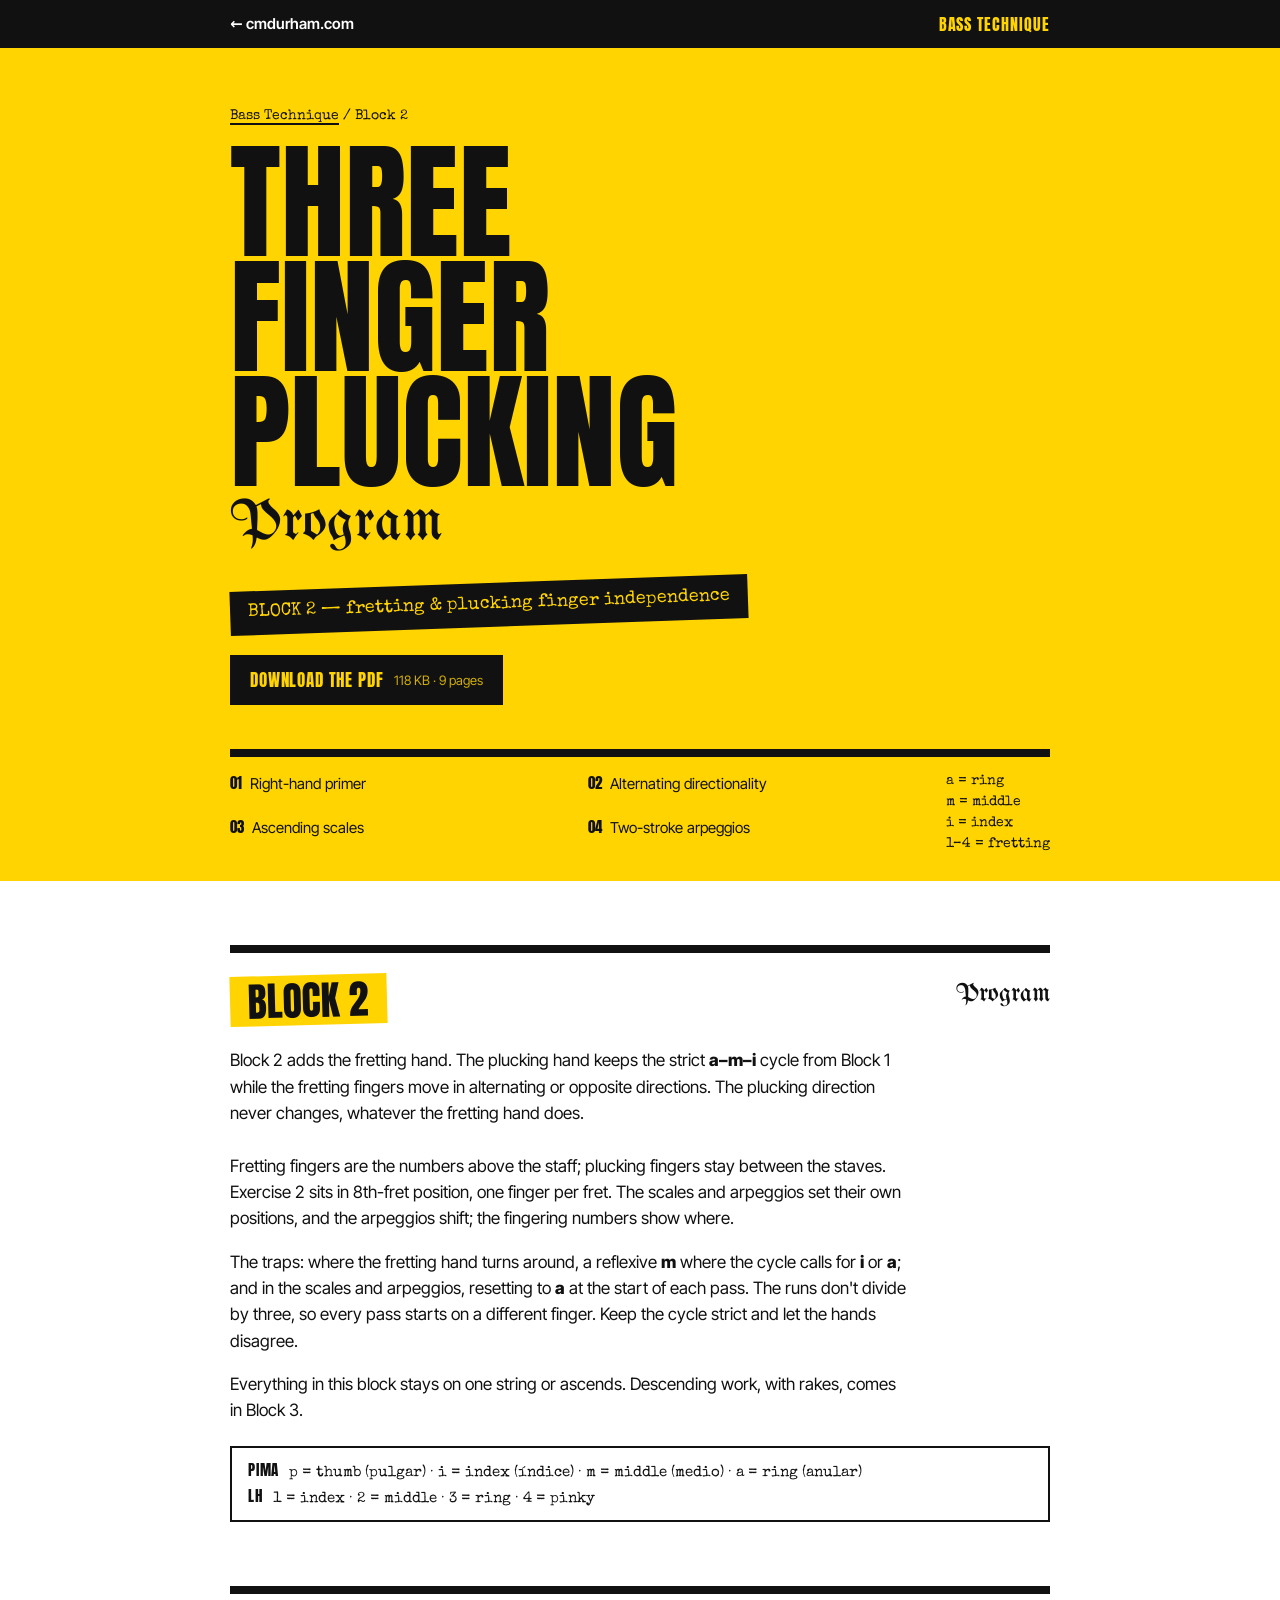
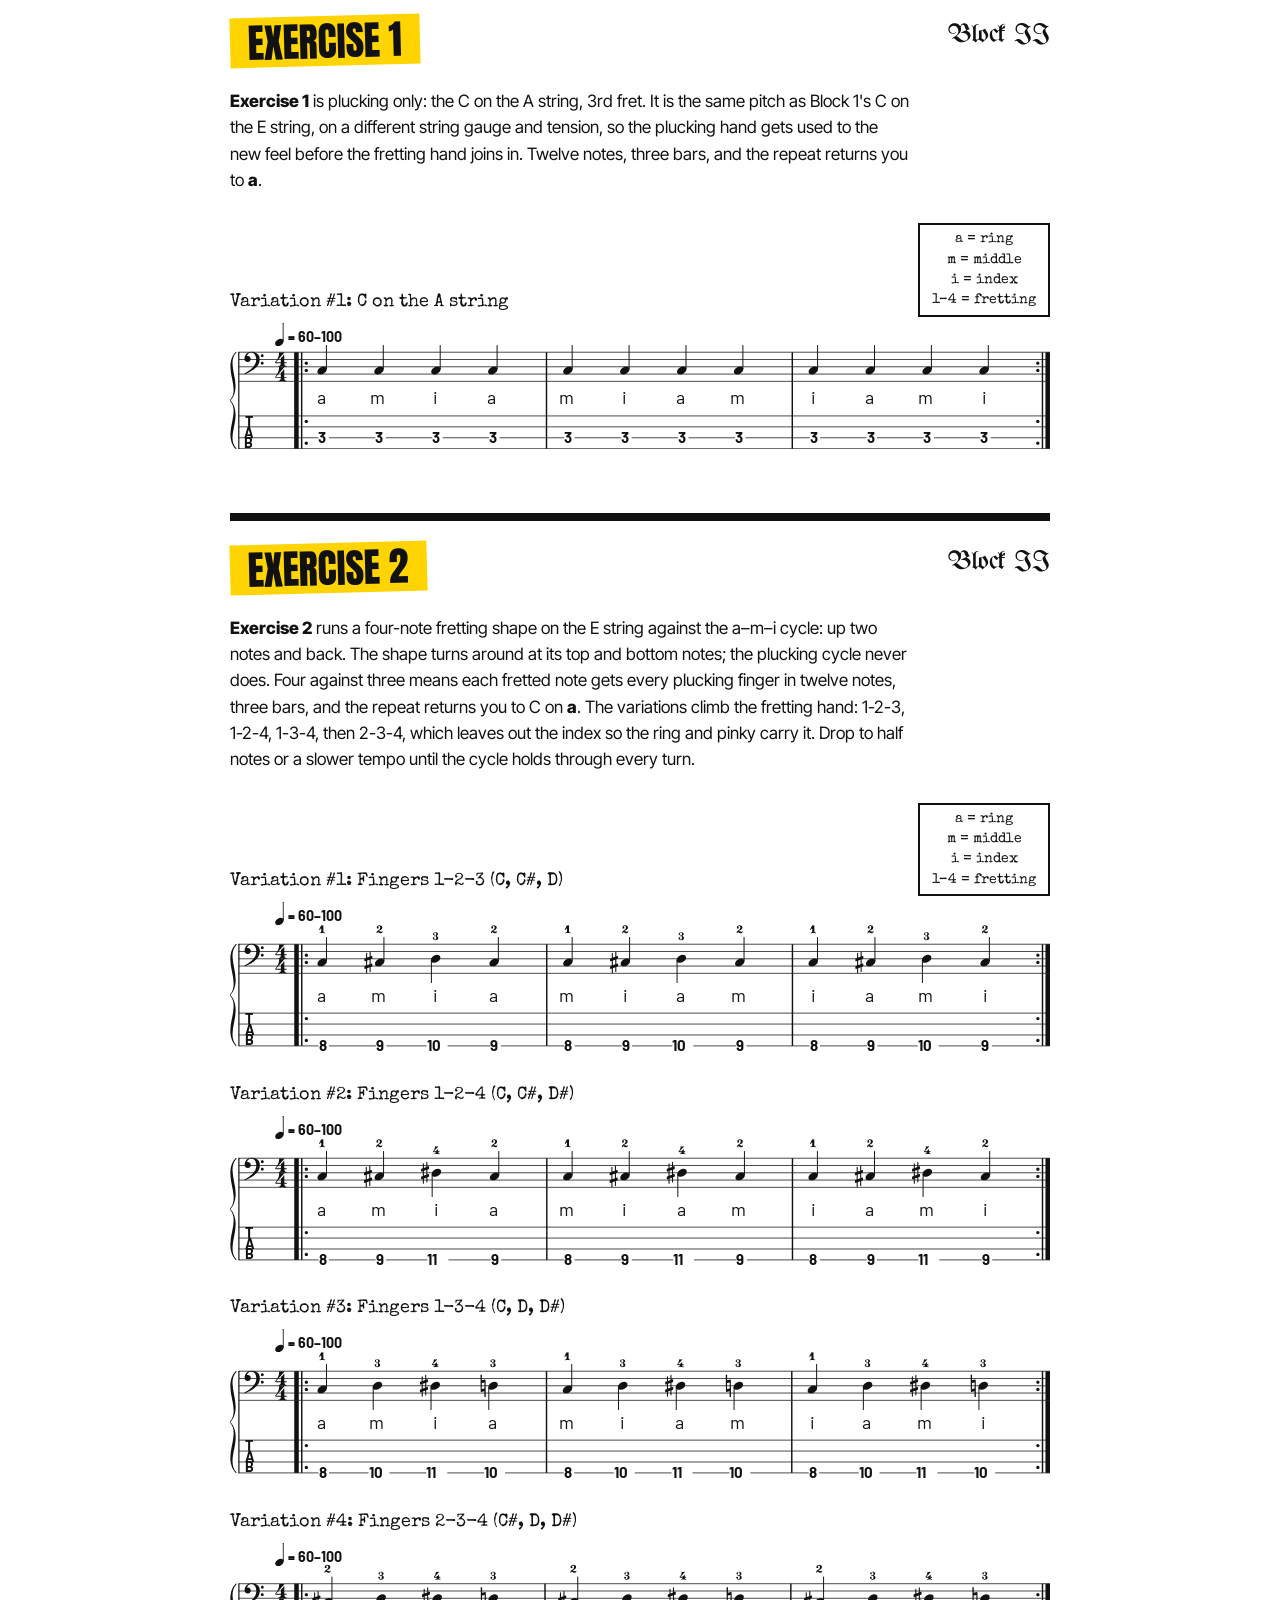
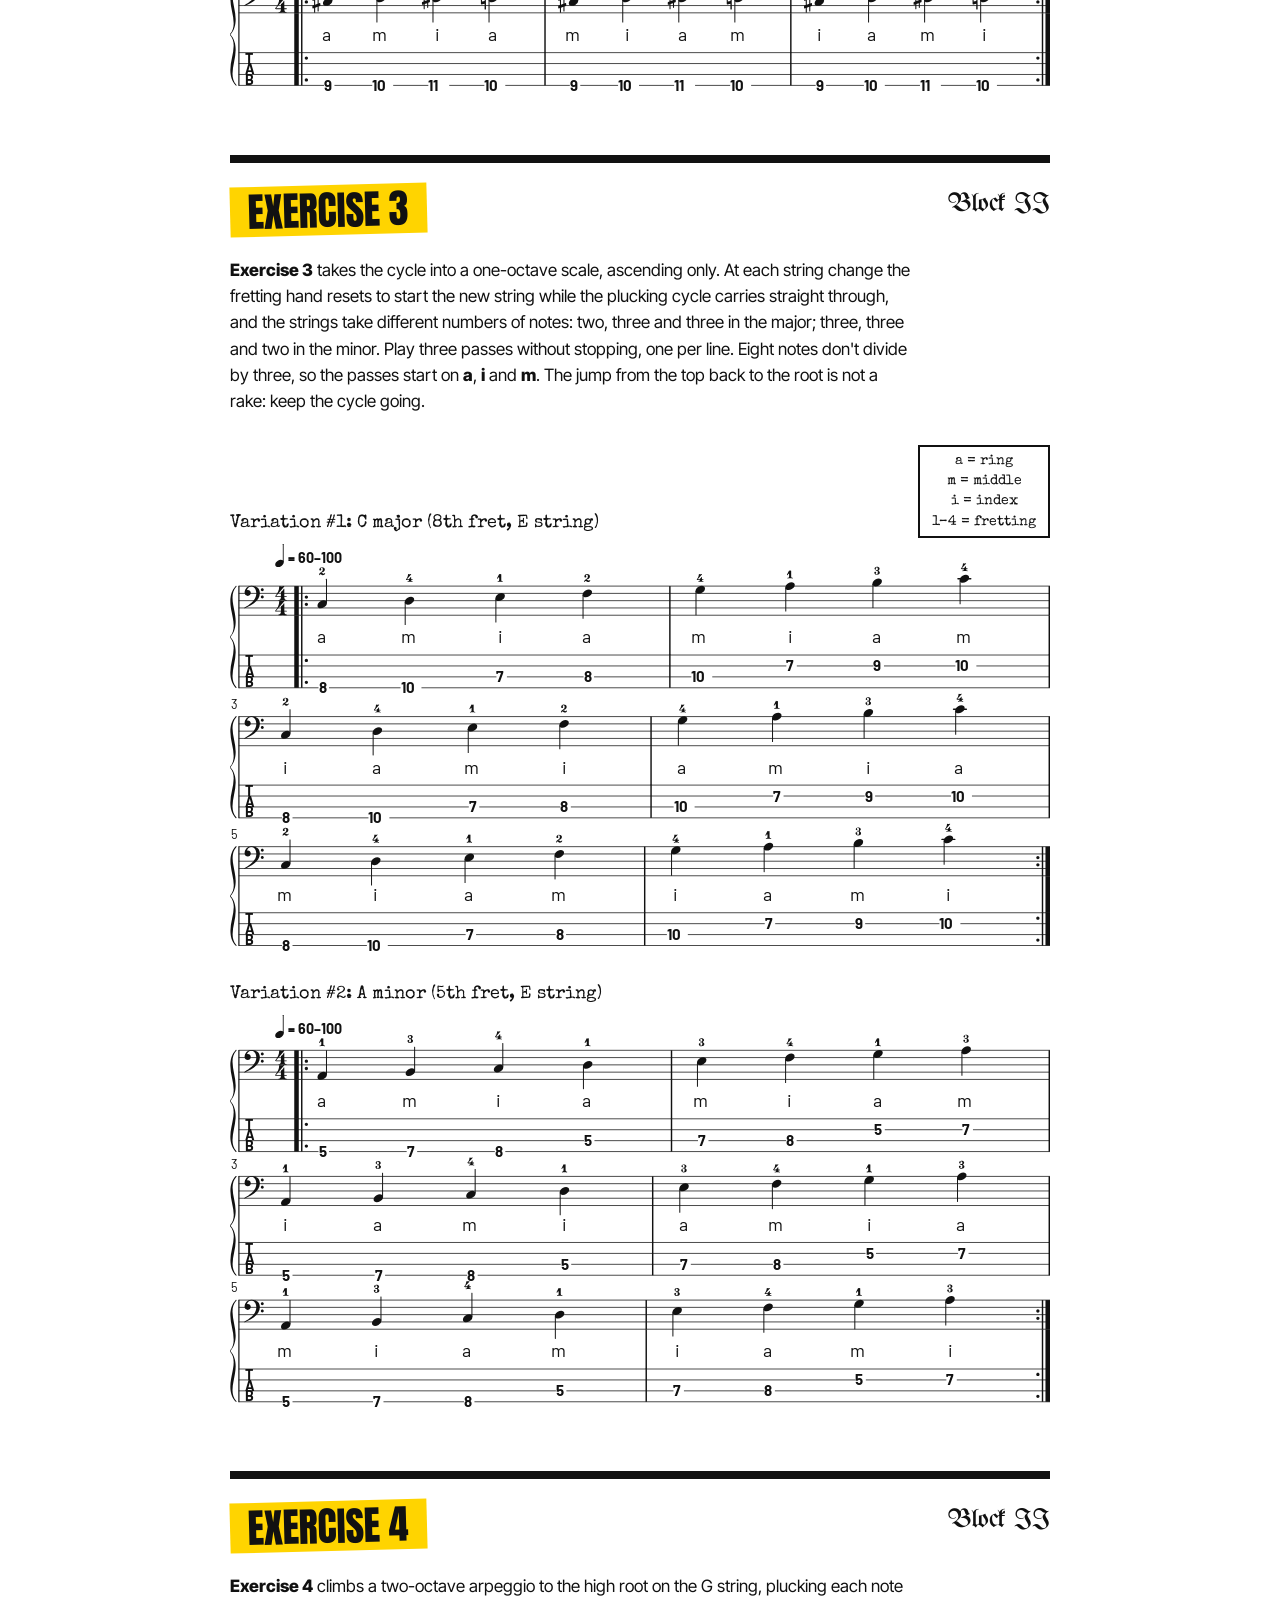
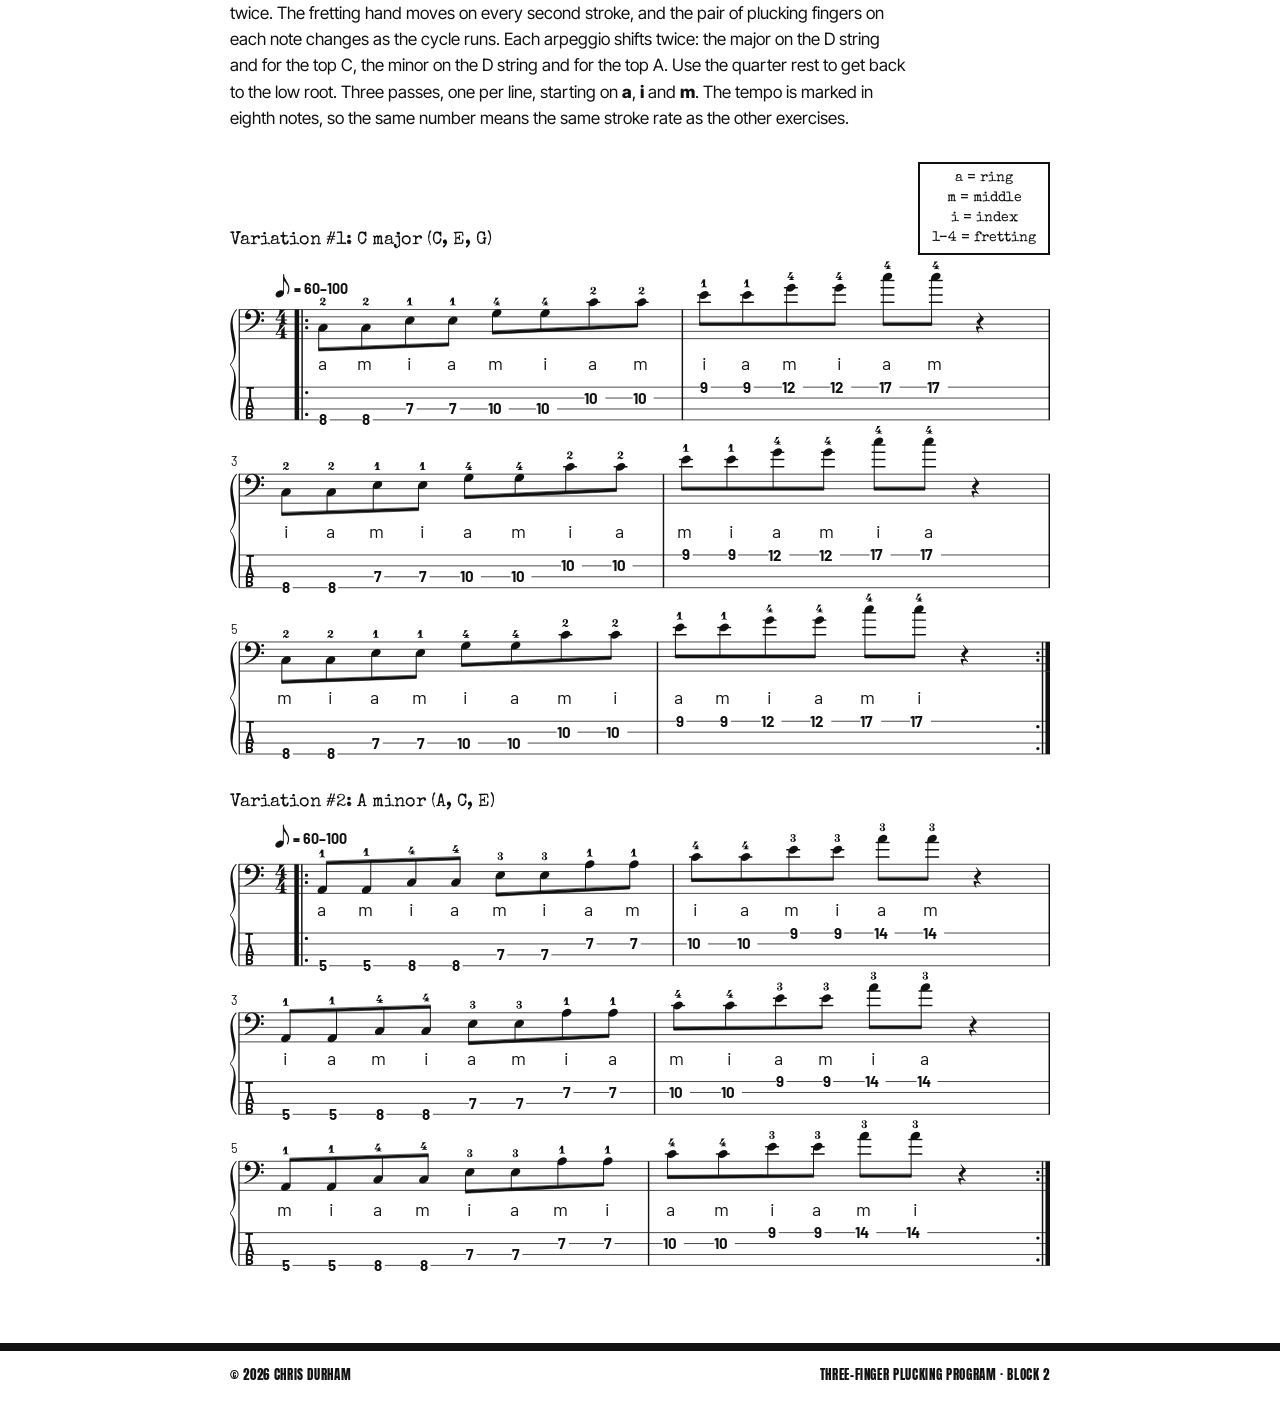
==== commit d9b6967b: "Publish Block 2: fretting and plucking finger independence Four exercises against the strict a-m-i c" ====
--- a/three-finger-plucking/block-2/index.html
+++ b/three-finger-plucking/block-2/index.html
@@ -17,17 +17,430 @@
 <p class="crumbs"><a href="../../">Bass Technique</a> / Block 2</p>
 <h1>Three<br>Finger<br>Plucking</h1><div class="goth">Program</div>
 <div class="tape">BLOCK 2 &mdash; fretting &amp; plucking finger independence</div><br>
-<a class="dl" href="three-finger-plucking-block-2.pdf" download>Download the PDF <small>67 KB &middot; 4 pages</small></a>
-<nav class="toc" aria-label="Exercises"><ol><li><a href="#ex1"><b>01</b>Four against three</a></li></ol>
+<a class="dl" href="three-finger-plucking-block-2.pdf" download>Download the PDF <small>118 KB &middot; 9 pages</small></a>
+<nav class="toc" aria-label="Exercises"><ol><li><a href="#ex1"><b>01</b>Right-hand primer</a></li><li><a href="#ex2"><b>02</b>Alternating directionality</a></li><li><a href="#ex3"><b>03</b>Ascending scales</a></li><li><a href="#ex4"><b>04</b>Two-stroke arpeggios</a></li></ol>
 <div class="legend-inline">a = ring<br>m = middle<br>i = index<br>1&ndash;4 = fretting</div></nav>
 </div></section>
 <main class="wrap">
 <section class="sec" id="about"><div class="sec-hd"><h2 class="label">Block 2</h2><div class="g">Program</div></div>
-<p class=intro>Block 2 adds the fretting hand. The plucking hand keeps the strict <b>a&ndash;m&ndash;i</b> cycle from Block 1, and the fretting hand plays a four-note shape that goes up and back. Four against three means the hands line up only every twelve notes, so each fretted note is played with every plucking finger before the pattern repeats.</p><p>The fretting hand stays in 8th-fret position, one finger per fret: index on the 8th fret, pinky on the 11th. Fretting fingers are the numbers above the staff; plucking fingers stay between the staves.</p><p>The fretting shape turns around at its top and bottom notes. The plucking cycle never does, so at those turns the hands move in opposite directions. The usual error there is a reflexive <b>m</b> where the cycle calls for <b>i</b> or <b>a</b>. Keep the cycle strict and let the hands disagree.</p>
+<p class=intro>Block 2 adds the fretting hand. The plucking hand keeps the strict <b>a&ndash;m&ndash;i</b> cycle from Block 1 while the fretting fingers move in alternating or opposite directions. The plucking direction never changes, whatever the fretting hand does.</p><p>Fretting fingers are the numbers above the staff; plucking fingers stay between the staves. Exercise 2 sits in 8th-fret position, one finger per fret. The scales and arpeggios set their own positions, and the arpeggios shift; the fingering numbers show where.</p><p>The traps: where the fretting hand turns around, a reflexive <b>m</b> where the cycle calls for <b>i</b> or <b>a</b>; and in the scales and arpeggios, resetting to <b>a</b> at the start of each pass. The runs don't divide by three, so every pass starts on a different finger. Keep the cycle strict and let the hands disagree.</p><p>Everything in this block stays on one string or ascends. Descending work, with rakes, comes in Block 3.</p>
 <div class="pima"><b>PIMA</b>p = thumb (pulgar) &middot; i = index (&iacute;ndice) &middot; m = middle (medio) &middot; a = ring (anular)<br><b>LH</b>1 = index &middot; 2 = middle &middot; 3 = ring &middot; 4 = pinky</div></section>
 <section class="sec" id="ex1"><div class="sec-hd"><h2 class="label">Exercise 1</h2><div class="g">Block II</div></div>
-<p class="intro"><b>Exercise 1</b> runs a four-note fretting shape on the E string against the a&ndash;m&ndash;i cycle: C, C#, D, C#, and around again. Twelve notes, three bars of quarter notes, bring both hands back to their starting fingers, and the repeat returns you to C on <b>a</b>. Each variation moves the shape to another set of three fretting fingers. Variation #4 leaves out the index finger, so the ring and pinky carry it. Drop to half notes or a slower tempo until the cycle holds through every turn.</p><div class="var"><div class="var-hd"><h3>Variation #1: Fingers 1-2-3 (C, C#, D)</h3><div class="legend">a = ring<br>m = middle<br>i = index<br>1&ndash;4 = fretting</div></div>
-<div class="score"><svg role="img" aria-label="Exercise 1, variation 1: Fingers 1-2-3 (C, C#, D), notation and tab" xmlns="http://www.w3.org/2000/svg" xmlns:xlink="http://www.w3.org/1999/xlink" version="1.2" viewBox="-1.2037 -0.0000 112.6187 20.5475">
+<p class="intro"><b>Exercise 1</b> is plucking only: the C on the A string, 3rd fret. It is the same pitch as Block 1's C on the E string, on a different string gauge and tension, so the plucking hand gets used to the new feel before the fretting hand joins in. Twelve notes, three bars, and the repeat returns you to <b>a</b>.</p><div class="var"><div class="var-hd"><h3>Variation #1: C on the A string</h3><div class="legend">a = ring<br>m = middle<br>i = index<br>1&ndash;4 = fretting</div></div>
+<div class="score"><svg role="img" aria-label="Exercise 1, variation 1: C on the A string, notation and tab" xmlns="http://www.w3.org/2000/svg" xmlns:xlink="http://www.w3.org/1999/xlink" version="1.2" viewBox="-1.1829 -0.0000 112.5979 17.3144">
+<style type="text/css">
+<![CDATA[
+tspan { white-space: pre; }
+]]>
+</style>
+<g transform="translate(0.0000, 8.0126)">
+<line stroke-linejoin="round" stroke-linecap="round" stroke-width="0.1035" stroke="currentColor" x1="0.0517" y1="0" x2="111.3633" y2="0"/>
+</g>
+<g transform="translate(0.0000, 7.0126)">
+<line stroke-linejoin="round" stroke-linecap="round" stroke-width="0.1035" stroke="currentColor" x1="0.0517" y1="0" x2="111.3633" y2="0"/>
+</g>
+<g transform="translate(0.0000, 6.0126)">
+<line stroke-linejoin="round" stroke-linecap="round" stroke-width="0.1035" stroke="currentColor" x1="0.0517" y1="0" x2="111.3633" y2="0"/>
+</g>
+<g transform="translate(0.0000, 5.0126)">
+<line stroke-linejoin="round" stroke-linecap="round" stroke-width="0.1035" stroke="currentColor" x1="0.0517" y1="0" x2="111.3633" y2="0"/>
+</g>
+<g transform="translate(0.0000, 4.0126)">
+<line stroke-linejoin="round" stroke-linecap="round" stroke-width="0.1035" stroke="currentColor" x1="0.0517" y1="0" x2="111.3633" y2="0"/>
+</g>
+<g transform="translate(110.7943, -0.0000)">
+<rect x="0.0000" y="8.0644" width="0.6208" height="4.6983" ry="0.0000" fill="currentColor"/>
+</g>
+<g transform="translate(110.2873, -0.0000)">
+<rect x="0.0000" y="8.0644" width="0.1966" height="4.6983" ry="0.0000" fill="currentColor"/>
+</g>
+<g transform="translate(9.0588, 13.5126)">
+<path transform="scale(0.0040, -0.0040)" d="M0 0c0 31 25 56 56 56s56 -25 56 -56s-25 -56 -56 -56s-56 25 -56 56z" fill="currentColor"/>
+</g>
+<g transform="translate(9.0588, 16.5126)">
+<path transform="scale(0.0040, -0.0040)" d="M0 0c0 31 25 56 56 56s56 -25 56 -56s-25 -56 -56 -56s-56 25 -56 56z" fill="currentColor"/>
+</g>
+<g transform="translate(8.5518, 15.0126)">
+<rect x="0.0000" y="-2.3017" width="0.1966" height="4.5517" ry="0.0000" fill="currentColor"/>
+</g>
+<g transform="translate(7.6207, 15.0126)">
+<rect x="0.0000" y="-2.3017" width="0.6208" height="4.5517" ry="0.0000" fill="currentColor"/>
+</g>
+<g transform="translate(42.1766, -0.0000)">
+<rect x="0.0000" y="8.0644" width="0.1966" height="4.6983" ry="0.0000" fill="currentColor"/>
+</g>
+<g transform="translate(109.5269, 13.5126)">
+<path transform="scale(0.0040, -0.0040)" d="M0 0c0 31 25 56 56 56s56 -25 56 -56s-25 -56 -56 -56s-56 25 -56 56z" fill="currentColor"/>
+</g>
+<g transform="translate(109.5269, 16.5126)">
+<path transform="scale(0.0040, -0.0040)" d="M0 0c0 31 25 56 56 56s56 -25 56 -56s-25 -56 -56 -56s-56 25 -56 56z" fill="currentColor"/>
+</g>
+<g transform="translate(110.7943, 15.0126)">
+<rect x="0.0000" y="-2.3017" width="0.6208" height="4.5517" ry="0.0000" fill="currentColor"/>
+</g>
+<g transform="translate(110.2873, 15.0126)">
+<rect x="0.0000" y="-2.3017" width="0.1966" height="4.5517" ry="0.0000" fill="currentColor"/>
+</g>
+<g transform="translate(42.1766, 6.0126)">
+<rect x="0.0000" y="-2.0000" width="0.1966" height="4.0517" ry="0.0000" fill="currentColor"/>
+</g>
+<g transform="translate(9.0588, 5.5126)">
+<path transform="scale(0.0040, -0.0040)" d="M0 0c0 31 25 56 56 56s56 -25 56 -56s-25 -56 -56 -56s-56 25 -56 56z" fill="currentColor"/>
+</g>
+<g transform="translate(9.0588, 6.5126)">
+<path transform="scale(0.0040, -0.0040)" d="M0 0c0 31 25 56 56 56s56 -25 56 -56s-25 -56 -56 -56s-56 25 -56 56z" fill="currentColor"/>
+</g>
+<g transform="translate(8.5518, 6.0126)">
+<rect x="0.0000" y="-2.0000" width="0.1966" height="4.0517" ry="0.0000" fill="currentColor"/>
+</g>
+<g transform="translate(7.6207, 6.0126)">
+<rect x="0.0000" y="-2.0000" width="0.6208" height="4.0517" ry="0.0000" fill="currentColor"/>
+</g>
+<g transform="translate(109.5269, 5.5126)">
+<path transform="scale(0.0040, -0.0040)" d="M0 0c0 31 25 56 56 56s56 -25 56 -56s-25 -56 -56 -56s-56 25 -56 56z" fill="currentColor"/>
+</g>
+<g transform="translate(109.5269, 6.5126)">
+<path transform="scale(0.0040, -0.0040)" d="M0 0c0 31 25 56 56 56s56 -25 56 -56s-25 -56 -56 -56s-56 25 -56 56z" fill="currentColor"/>
+</g>
+<g transform="translate(110.7943, 6.0126)">
+<rect x="0.0000" y="-2.0000" width="0.6208" height="4.0517" ry="0.0000" fill="currentColor"/>
+</g>
+<g transform="translate(110.2873, 6.0126)">
+<rect x="0.0000" y="-2.0000" width="0.1966" height="4.0517" ry="0.0000" fill="currentColor"/>
+</g>
+<g transform="translate(75.9317, -0.0000)">
+<rect x="0.0000" y="8.0644" width="0.1966" height="4.6983" ry="0.0000" fill="currentColor"/>
+</g>
+<g transform="translate(75.9317, 15.0126)">
+<rect x="0.0000" y="-2.3017" width="0.1966" height="4.5517" ry="0.0000" fill="currentColor"/>
+</g>
+<g transform="translate(42.1766, 15.0126)">
+<rect x="0.0000" y="-2.3017" width="0.1966" height="4.5517" ry="0.0000" fill="currentColor"/>
+</g>
+<g transform="translate(8.5518, -0.0000)">
+<rect x="0.0000" y="8.0644" width="0.1966" height="4.6983" ry="0.0000" fill="currentColor"/>
+</g>
+<g transform="translate(7.6207, -0.0000)">
+<rect x="0.0000" y="8.0644" width="0.6208" height="4.6983" ry="0.0000" fill="currentColor"/>
+</g>
+<g transform="translate(75.9317, 6.0126)">
+<rect x="0.0000" y="-2.0000" width="0.1966" height="4.0517" ry="0.0000" fill="currentColor"/>
+</g>
+<g transform="translate(0.0000, 17.2626)">
+<line stroke-linejoin="round" stroke-linecap="round" stroke-width="0.1035" stroke="currentColor" x1="0.0517" y1="0" x2="111.3633" y2="0"/>
+</g>
+<g transform="translate(0.0000, 15.7626)">
+<line stroke-linejoin="round" stroke-linecap="round" stroke-width="0.1035" stroke="currentColor" x1="0.0517" y1="0" x2="111.3633" y2="0"/>
+</g>
+<g transform="translate(0.0000, 14.2626)">
+<line stroke-linejoin="round" stroke-linecap="round" stroke-width="0.1035" stroke="currentColor" x1="0.0517" y1="0" x2="111.3633" y2="0"/>
+</g>
+<g transform="translate(0.0000, 12.7626)">
+<line stroke-linejoin="round" stroke-linecap="round" stroke-width="0.1035" stroke="currentColor" x1="0.0517" y1="0" x2="111.3633" y2="0"/>
+</g>
+<g color="rgba(100.0000%, 100.0000%, 100.0000%, 100.0000%)">
+<g transform="translate(78.2669, 15.7626)">
+<rect x="0.1438" y="-0.7853" width="1.4376" height="1.5707" ry="0.0000" fill="currentColor"/>
+</g>
+</g>
+<g transform="translate(78.4107, 16.5186)">
+<text font-family="Barlow" font-weight="bold" font-size="2.0766" text-anchor="start" fill="currentColor">
+<tspan>3</tspan>
+</text>
+</g>
+<g transform="translate(79.5039, 6.0126)">
+<rect x="-0.0672" y="-3.0000" width="0.1345" height="3.3138" ry="0.0421" fill="currentColor"/>
+</g>
+<g transform="translate(86.0819, 6.5126)">
+<path transform="scale(0.0040, -0.0040)" d="M218 136c55 0 108 -28 108 -89c0 -71 -55 -121 -102 -149c-35 -21 -75 -34 -116 -34c-55 0 -108 28 -108 89c0 71 55 121 102 149c35 21 75 34 116 34z" fill="currentColor"/>
+</g>
+<g transform="translate(78.5776, 11.1760)">
+<text font-family="Barlow" font-size="2.4691" text-anchor="start" fill="currentColor">
+<tspan>i</tspan>
+</text>
+</g>
+<g transform="translate(68.0088, 6.5126)">
+<path transform="scale(0.0040, -0.0040)" d="M218 136c55 0 108 -28 108 -89c0 -71 -55 -121 -102 -149c-35 -21 -75 -34 -116 -34c-55 0 -108 28 -108 89c0 71 55 121 102 149c35 21 75 34 116 34z" fill="currentColor"/>
+</g>
+<g transform="translate(60.1938, 6.5126)">
+<path transform="scale(0.0040, -0.0040)" d="M218 136c55 0 108 -28 108 -89c0 -71 -55 -121 -102 -149c-35 -21 -75 -34 -116 -34c-55 0 -108 28 -108 89c0 71 55 121 102 149c35 21 75 34 116 34z" fill="currentColor"/>
+</g>
+<g transform="translate(60.0912, 11.1760)">
+<text font-family="Barlow" font-size="2.4691" text-anchor="start" fill="currentColor">
+<tspan>a</tspan>
+</text>
+</g>
+<g color="rgba(100.0000%, 100.0000%, 100.0000%, 100.0000%)">
+<g transform="translate(60.1938, 15.7626)">
+<rect x="0.1438" y="-0.7853" width="1.4376" height="1.5707" ry="0.0000" fill="currentColor"/>
+</g>
+</g>
+<g transform="translate(60.3376, 16.5186)">
+<text font-family="Barlow" font-weight="bold" font-size="2.0766" text-anchor="start" fill="currentColor">
+<tspan>3</tspan>
+</text>
+</g>
+<g transform="translate(61.4308, 6.0126)">
+<rect x="-0.0672" y="-3.0000" width="0.1345" height="3.3138" ry="0.0421" fill="currentColor"/>
+</g>
+<g transform="translate(67.4569, 11.1760)">
+<text font-family="Barlow" font-size="2.4691" text-anchor="start" fill="currentColor">
+<tspan>m</tspan>
+</text>
+</g>
+<g color="rgba(100.0000%, 100.0000%, 100.0000%, 100.0000%)">
+<g transform="translate(68.0088, 15.7626)">
+<rect x="0.1438" y="-0.7853" width="1.4376" height="1.5707" ry="0.0000" fill="currentColor"/>
+</g>
+</g>
+<g transform="translate(68.1526, 16.5186)">
+<text font-family="Barlow" font-weight="bold" font-size="2.0766" text-anchor="start" fill="currentColor">
+<tspan>3</tspan>
+</text>
+</g>
+<g transform="translate(69.2458, 6.0126)">
+<rect x="-0.0672" y="-3.0000" width="0.1345" height="3.3138" ry="0.0421" fill="currentColor"/>
+</g>
+<g transform="translate(78.2669, 6.5126)">
+<path transform="scale(0.0040, -0.0040)" d="M218 136c55 0 108 -28 108 -89c0 -71 -55 -121 -102 -149c-35 -21 -75 -34 -116 -34c-55 0 -108 28 -108 89c0 71 55 121 102 149c35 21 75 34 116 34z" fill="currentColor"/>
+</g>
+<g transform="translate(95.1339, 6.0126)">
+<rect x="-0.0672" y="-3.0000" width="0.1345" height="3.3138" ry="0.0421" fill="currentColor"/>
+</g>
+<g color="rgba(100.0000%, 100.0000%, 100.0000%, 100.0000%)">
+<g transform="translate(86.0819, 15.7626)">
+<rect x="0.1438" y="-0.7853" width="1.4376" height="1.5707" ry="0.0000" fill="currentColor"/>
+</g>
+</g>
+<g transform="translate(86.2257, 16.5186)">
+<text font-family="Barlow" font-weight="bold" font-size="2.0766" text-anchor="start" fill="currentColor">
+<tspan>3</tspan>
+</text>
+</g>
+<g transform="translate(87.3189, 6.0126)">
+<rect x="-0.0672" y="-3.0000" width="0.1345" height="3.3138" ry="0.0421" fill="currentColor"/>
+</g>
+<g transform="translate(93.8969, 6.5126)">
+<path transform="scale(0.0040, -0.0040)" d="M218 136c55 0 108 -28 108 -89c0 -71 -55 -121 -102 -149c-35 -21 -75 -34 -116 -34c-55 0 -108 28 -108 89c0 71 55 121 102 149c35 21 75 34 116 34z" fill="currentColor"/>
+</g>
+<g transform="translate(93.3450, 11.1760)">
+<text font-family="Barlow" font-size="2.4691" text-anchor="start" fill="currentColor">
+<tspan>m</tspan>
+</text>
+</g>
+<g color="rgba(100.0000%, 100.0000%, 100.0000%, 100.0000%)">
+<g transform="translate(93.8969, 15.7626)">
+<rect x="0.1438" y="-0.7853" width="1.4376" height="1.5707" ry="0.0000" fill="currentColor"/>
+</g>
+</g>
+<g transform="translate(94.0407, 16.5186)">
+<text font-family="Barlow" font-weight="bold" font-size="2.0766" text-anchor="start" fill="currentColor">
+<tspan>3</tspan>
+</text>
+</g>
+<g transform="translate(85.9793, 11.1760)">
+<text font-family="Barlow" font-size="2.4691" text-anchor="start" fill="currentColor">
+<tspan>a</tspan>
+</text>
+</g>
+<g transform="translate(101.7119, 6.5126)">
+<path transform="scale(0.0040, -0.0040)" d="M218 136c55 0 108 -28 108 -89c0 -71 -55 -121 -102 -149c-35 -21 -75 -34 -116 -34c-55 0 -108 28 -108 89c0 71 55 121 102 149c35 21 75 34 116 34z" fill="currentColor"/>
+</g>
+<g transform="translate(102.0226, 11.1760)">
+<text font-family="Barlow" font-size="2.4691" text-anchor="start" fill="currentColor">
+<tspan>i</tspan>
+</text>
+</g>
+<g color="rgba(100.0000%, 100.0000%, 100.0000%, 100.0000%)">
+<g transform="translate(101.7119, 15.7626)">
+<rect x="0.1438" y="-0.7853" width="1.4376" height="1.5707" ry="0.0000" fill="currentColor"/>
+</g>
+</g>
+<g transform="translate(101.8557, 16.5186)">
+<text font-family="Barlow" font-weight="bold" font-size="2.0766" text-anchor="start" fill="currentColor">
+<tspan>3</tspan>
+</text>
+</g>
+<g transform="translate(102.9489, 6.0126)">
+<rect x="-0.0672" y="-3.0000" width="0.1345" height="3.3138" ry="0.0421" fill="currentColor"/>
+</g>
+<g transform="translate(18.6238, 6.5126)">
+<path transform="scale(0.0040, -0.0040)" d="M218 136c55 0 108 -28 108 -89c0 -71 -55 -121 -102 -149c-35 -21 -75 -34 -116 -34c-55 0 -108 28 -108 89c0 71 55 121 102 149c35 21 75 34 116 34z" fill="currentColor"/>
+</g>
+<g transform="translate(18.0719, 11.1760)">
+<text font-family="Barlow" font-size="2.4691" text-anchor="start" fill="currentColor">
+<tspan>m</tspan>
+</text>
+</g>
+<g color="rgba(100.0000%, 100.0000%, 100.0000%, 100.0000%)">
+<g transform="translate(18.6238, 15.7626)">
+<rect x="0.1438" y="-0.7853" width="1.4376" height="1.5707" ry="0.0000" fill="currentColor"/>
+</g>
+</g>
+<g transform="translate(18.7675, 16.5186)">
+<text font-family="Barlow" font-weight="bold" font-size="2.0766" text-anchor="start" fill="currentColor">
+<tspan>3</tspan>
+</text>
+</g>
+<g transform="translate(19.8607, 6.0126)">
+<rect x="-0.0672" y="-3.0000" width="0.1345" height="3.3138" ry="0.0421" fill="currentColor"/>
+</g>
+<g transform="translate(26.4388, 6.5126)">
+<path transform="scale(0.0040, -0.0040)" d="M218 136c55 0 108 -28 108 -89c0 -71 -55 -121 -102 -149c-35 -21 -75 -34 -116 -34c-55 0 -108 28 -108 89c0 71 55 121 102 149c35 21 75 34 116 34z" fill="currentColor"/>
+</g>
+<g transform="translate(26.7494, 11.1760)">
+<text font-family="Barlow" font-size="2.4691" text-anchor="start" fill="currentColor">
+<tspan>i</tspan>
+</text>
+</g>
+<g color="rgba(100.0000%, 100.0000%, 100.0000%, 100.0000%)">
+<g transform="translate(26.4388, 15.7626)">
+<rect x="0.1438" y="-0.7853" width="1.4376" height="1.5707" ry="0.0000" fill="currentColor"/>
+</g>
+</g>
+<g transform="translate(26.5825, 16.5186)">
+<text font-family="Barlow" font-weight="bold" font-size="2.0766" text-anchor="start" fill="currentColor">
+<tspan>3</tspan>
+</text>
+</g>
+<g transform="translate(27.6757, 6.0126)">
+<rect x="-0.0672" y="-3.0000" width="0.1345" height="3.3138" ry="0.0421" fill="currentColor"/>
+</g>
+<g transform="translate(0.8899, 14.2981)">
+<text font-family="Barlow" font-weight="bold" font-size="1.9602" text-anchor="start" fill="currentColor">
+<tspan>T</tspan>
+</text>
+</g>
+<g transform="translate(0.8000, 15.7271)">
+<text font-family="Barlow" font-weight="bold" font-size="1.9602" text-anchor="start" fill="currentColor">
+<tspan>A</tspan>
+</text>
+</g>
+<g transform="translate(0.8000, 17.1562)">
+<text font-family="Barlow" font-weight="bold" font-size="1.9602" text-anchor="start" fill="currentColor">
+<tspan>B</tspan>
+</text>
+</g>
+<g transform="translate(-0.3655, 10.6376)">
+<path transform="scale(0.0040, -0.0040)" d="M-192 -1161c0 270 111 537 111 792c0 135 -33 261 -132 360c-3 3 -3 6 -3 9s0 6 3 9c99 99 132 225 132 360c0 255 -111 522 -111 792c0 189 48 372 180 507c3 3 9 3 12 3c9 0 15 -6 15 -15c0 -3 0 -9 -3 -12c-99 -102 -132 -225 -132 -363c0 -252 105 -510 105 -777
+c0 -189 -45 -369 -174 -504c129 -135 174 -315 174 -504c0 -267 -105 -525 -105 -777c0 -138 33 -261 132 -363c3 -3 3 -9 3 -12c0 -9 -6 -15 -15 -15c-3 0 -9 0 -12 3c-132 135 -180 318 -180 507z" fill="currentColor"/>
+</g>
+<g transform="translate(-0.0655, 10.6376)">
+<rect x="0.0000" y="-6.6767" width="0.1655" height="13.3535" ry="0.0517" fill="currentColor"/>
+</g>
+<g transform="translate(10.8088, 6.5126)">
+<path transform="scale(0.0040, -0.0040)" d="M218 136c55 0 108 -28 108 -89c0 -71 -55 -121 -102 -149c-35 -21 -75 -34 -116 -34c-55 0 -108 28 -108 89c0 71 55 121 102 149c35 21 75 34 116 34z" fill="currentColor"/>
+</g>
+<g transform="translate(0.8000, 5.0126)">
+<path transform="scale(0.0040, -0.0040)" d="M557 -125c0 28 23 51 51 51s51 -23 51 -51s-23 -51 -51 -51s-51 23 -51 51zM557 125c0 28 23 51 51 51s51 -23 51 -51s-23 -51 -51 -51s-51 23 -51 51zM232 263c172 0 293 -88 293 -251c0 -263 -263 -414 -516 -521c-3 -3 -6 -4 -9 -4c-7 0 -13 6 -13 13c0 3 1 6 4 9
+c202 118 412 265 412 493c0 120 -63 235 -171 235c-74 0 -129 -54 -154 -126c11 5 22 8 34 8c55 0 100 -45 100 -100c0 -58 -44 -106 -100 -106c-60 0 -112 47 -112 106c0 133 102 244 232 244z" fill="currentColor"/>
+</g>
+<g transform="translate(5.0034, 6.0126)">
+<path transform="scale(0.0040, -0.0040)" d="M204 307c22 14 44 29 60 50c11 15 19 33 27 50c2 4 5 6 9 6c6 0 13 -5 13 -14v-245h72c10 0 15 -7 15 -14s-5 -15 -15 -15h-72v-8c0 -48 27 -94 72 -94c8 0 12 -5 12 -11s-4 -12 -12 -12c-44 0 -87 13 -131 13s-87 -13 -131 -13c-8 0 -12 6 -12 12s4 11 12 11
+c45 0 73 46 73 94v8h-167c-23 0 -31 14 -31 23c0 3 1 5 2 6c80 93 138 207 138 330c0 9 6 16 13 16h3c23 -7 47 -13 71 -13s48 6 71 13c2 1 3 1 5 1c11 0 18 -10 12 -17l-284 -330h167v131c0 8 1 17 8 22z" fill="currentColor"/>
+</g>
+<g transform="translate(5.0034, 8.0166)">
+<path transform="scale(0.0040, -0.0040)" d="M204 307c22 14 44 29 60 50c11 15 19 33 27 50c2 4 5 6 9 6c6 0 13 -5 13 -14v-245h72c10 0 15 -7 15 -14s-5 -15 -15 -15h-72v-8c0 -48 27 -94 72 -94c8 0 12 -5 12 -11s-4 -12 -12 -12c-44 0 -87 13 -131 13s-87 -13 -131 -13c-8 0 -12 6 -12 12s4 11 12 11
+c45 0 73 46 73 94v8h-167c-23 0 -31 14 -31 23c0 3 1 5 2 6c80 93 138 207 138 330c0 9 6 16 13 16h3c23 -7 47 -13 71 -13s48 6 71 13c2 1 3 1 5 1c11 0 18 -10 12 -17l-284 -330h167v131c0 8 1 17 8 22z" fill="currentColor"/>
+</g>
+<g transform="translate(10.7061, 11.1760)">
+<text font-family="Barlow" font-size="2.4691" text-anchor="start" fill="currentColor">
+<tspan>a</tspan>
+</text>
+</g>
+<g color="rgba(100.0000%, 100.0000%, 100.0000%, 100.0000%)">
+<g transform="translate(10.8088, 15.7626)">
+<rect x="0.1438" y="-0.7853" width="1.4376" height="1.5707" ry="0.0000" fill="currentColor"/>
+</g>
+</g>
+<g transform="translate(10.9526, 16.5186)">
+<text font-family="Barlow" font-weight="bold" font-size="2.0766" text-anchor="start" fill="currentColor">
+<tspan>3</tspan>
+</text>
+</g>
+<g transform="translate(5.0034, 2.6727)">
+<rect x="1.0449" y="-2.6727" width="0.1158" height="2.5129" ry="0.0193" fill="currentColor"/>
+</g>
+<g transform="translate(5.0034, 2.6727)">
+<path transform="scale(0.0036, -0.0036)" d="M215 137c57 0 111 -29 111 -92c0 -71 -54 -120 -101 -148c-35 -21 -74 -34 -114 -34c-57 0 -111 29 -111 92c0 71 54 120 101 148c35 21 74 34 114 34z" fill="currentColor"/>
+</g>
+<g transform="translate(6.7641, 2.6727)">
+<text font-family="Barlow" font-weight="bold" font-size="1.9602" text-anchor="start" fill="currentColor">
+<tspan>= 60–100</tspan>
+</text>
+</g>
+<g transform="translate(12.0457, 6.0126)">
+<rect x="-0.0672" y="-3.0000" width="0.1345" height="3.3138" ry="0.0421" fill="currentColor"/>
+</g>
+<g transform="translate(45.8008, 6.0126)">
+<rect x="-0.0672" y="-3.0000" width="0.1345" height="3.3138" ry="0.0421" fill="currentColor"/>
+</g>
+<g transform="translate(52.3788, 6.5126)">
+<path transform="scale(0.0040, -0.0040)" d="M218 136c55 0 108 -28 108 -89c0 -71 -55 -121 -102 -149c-35 -21 -75 -34 -116 -34c-55 0 -108 28 -108 89c0 71 55 121 102 149c35 21 75 34 116 34z" fill="currentColor"/>
+</g>
+<g transform="translate(52.6895, 11.1760)">
+<text font-family="Barlow" font-size="2.4691" text-anchor="start" fill="currentColor">
+<tspan>i</tspan>
+</text>
+</g>
+<g color="rgba(100.0000%, 100.0000%, 100.0000%, 100.0000%)">
+<g transform="translate(52.3788, 15.7626)">
+<rect x="0.1438" y="-0.7853" width="1.4376" height="1.5707" ry="0.0000" fill="currentColor"/>
+</g>
+</g>
+<g transform="translate(52.5226, 16.5186)">
+<text font-family="Barlow" font-weight="bold" font-size="2.0766" text-anchor="start" fill="currentColor">
+<tspan>3</tspan>
+</text>
+</g>
+<g transform="translate(53.6158, 6.0126)">
+<rect x="-0.0672" y="-3.0000" width="0.1345" height="3.3138" ry="0.0421" fill="currentColor"/>
+</g>
+<g transform="translate(34.2538, 6.5126)">
+<path transform="scale(0.0040, -0.0040)" d="M218 136c55 0 108 -28 108 -89c0 -71 -55 -121 -102 -149c-35 -21 -75 -34 -116 -34c-55 0 -108 28 -108 89c0 71 55 121 102 149c35 21 75 34 116 34z" fill="currentColor"/>
+</g>
+<g transform="translate(34.1511, 11.1760)">
+<text font-family="Barlow" font-size="2.4691" text-anchor="start" fill="currentColor">
+<tspan>a</tspan>
+</text>
+</g>
+<g color="rgba(100.0000%, 100.0000%, 100.0000%, 100.0000%)">
+<g transform="translate(34.2538, 15.7626)">
+<rect x="0.1438" y="-0.7853" width="1.4376" height="1.5707" ry="0.0000" fill="currentColor"/>
+</g>
+</g>
+<g transform="translate(34.3975, 16.5186)">
+<text font-family="Barlow" font-weight="bold" font-size="2.0766" text-anchor="start" fill="currentColor">
+<tspan>3</tspan>
+</text>
+</g>
+<g transform="translate(35.4907, 6.0126)">
+<rect x="-0.0672" y="-3.0000" width="0.1345" height="3.3138" ry="0.0421" fill="currentColor"/>
+</g>
+<g transform="translate(44.5638, 6.5126)">
+<path transform="scale(0.0040, -0.0040)" d="M218 136c55 0 108 -28 108 -89c0 -71 -55 -121 -102 -149c-35 -21 -75 -34 -116 -34c-55 0 -108 28 -108 89c0 71 55 121 102 149c35 21 75 34 116 34z" fill="currentColor"/>
+</g>
+<g color="rgba(100.0000%, 100.0000%, 100.0000%, 100.0000%)">
+<g transform="translate(44.5638, 15.7626)">
+<rect x="0.1438" y="-0.7853" width="1.4376" height="1.5707" ry="0.0000" fill="currentColor"/>
+</g>
+</g>
+<g transform="translate(44.7076, 16.5186)">
+<text font-family="Barlow" font-weight="bold" font-size="2.0766" text-anchor="start" fill="currentColor">
+<tspan>3</tspan>
+</text>
+</g>
+<g transform="translate(44.0119, 11.1760)">
+<text font-family="Barlow" font-size="2.4691" text-anchor="start" fill="currentColor">
+<tspan>m</tspan>
+</text>
+</g>
+</svg>
+</div>
+<p class="score-hint">Scroll sideways for the full line, or use the PDF.</p></div></section>
+<section class="sec" id="ex2"><div class="sec-hd"><h2 class="label">Exercise 2</h2><div class="g">Block II</div></div>
+<p class="intro"><b>Exercise 2</b> runs a four-note fretting shape on the E string against the a&ndash;m&ndash;i cycle: up two notes and back. The shape turns around at its top and bottom notes; the plucking cycle never does. Four against three means each fretted note gets every plucking finger in twelve notes, three bars, and the repeat returns you to C on <b>a</b>. The variations climb the fretting hand: 1-2-3, 1-2-4, 1-3-4, then 2-3-4, which leaves out the index so the ring and pinky carry it. Drop to half notes or a slower tempo until the cycle holds through every turn.</p><div class="var"><div class="var-hd"><h3>Variation #1: Fingers 1-2-3 (C, C#, D)</h3><div class="legend">a = ring<br>m = middle<br>i = index<br>1&ndash;4 = fretting</div></div>
+<div class="score"><svg role="img" aria-label="Exercise 2, variation 1: Fingers 1-2-3 (C, C#, D), notation and tab" xmlns="http://www.w3.org/2000/svg" xmlns:xlink="http://www.w3.org/1999/xlink" version="1.2" viewBox="-1.2037 -0.0000 112.6187 20.5475">
 <style type="text/css">
 <![CDATA[
 tspan { white-space: pre; }
@@ -497,8 +910,8 @@
 </g>
 </svg>
 </div>
-<p class="score-hint">Scroll sideways for the full line, or use the PDF.</p></div><div class="var"><div class="var-hd"><h3>Variation #2: Fingers 1-3-4 (C, D, D#)</h3></div>
-<div class="score"><svg role="img" aria-label="Exercise 1, variation 2: Fingers 1-3-4 (C, D, D#), notation and tab" xmlns="http://www.w3.org/2000/svg" xmlns:xlink="http://www.w3.org/1999/xlink" version="1.2" viewBox="-1.2037 -0.0000 112.6187 20.5475">
+<p class="score-hint">Scroll sideways for the full line, or use the PDF.</p></div><div class="var"><div class="var-hd"><h3>Variation #2: Fingers 1-2-4 (C, C#, D#)</h3></div>
+<div class="score"><svg role="img" aria-label="Exercise 2, variation 2: Fingers 1-2-4 (C, C#, D#), notation and tab" xmlns="http://www.w3.org/2000/svg" xmlns:xlink="http://www.w3.org/1999/xlink" version="1.2" viewBox="-1.2037 -0.0000 112.6187 20.5475">
 <style type="text/css">
 <![CDATA[
 tspan { white-space: pre; }
@@ -519,10 +932,10 @@
 <g transform="translate(0.0000, 5.7965)">
 <line stroke-linejoin="round" stroke-linecap="round" stroke-width="0.1035" stroke="currentColor" x1="0.0517" y1="0" x2="111.3633" y2="0"/>
 </g>
-<g transform="translate(75.8531, 7.7965)">
+<g transform="translate(75.9481, 7.7965)">
 <rect x="0.0000" y="-2.0000" width="0.1966" height="4.0517" ry="0.0000" fill="currentColor"/>
 </g>
-<g transform="translate(42.1687, 17.5122)">
+<g transform="translate(42.2095, 17.5122)">
 <rect x="0.0000" y="-2.3017" width="0.1966" height="4.5517" ry="0.0000" fill="currentColor"/>
 </g>
 <g transform="translate(8.5518, -0.0000)">
@@ -531,14 +944,14 @@
 <g transform="translate(7.6207, -0.0000)">
 <rect x="0.0000" y="9.8482" width="0.6208" height="5.4140" ry="0.0000" fill="currentColor"/>
 </g>
-<g transform="translate(75.8531, 17.5122)">
+<g transform="translate(75.9481, 17.5122)">
 <rect x="0.0000" y="-2.3017" width="0.1966" height="4.5517" ry="0.0000" fill="currentColor"/>
 </g>
-<g transform="translate(42.1687, -0.0000)">
+<g transform="translate(42.2095, 7.7965)">
+<rect x="0.0000" y="-2.0000" width="0.1966" height="4.0517" ry="0.0000" fill="currentColor"/>
+</g>
+<g transform="translate(42.2095, -0.0000)">
 <rect x="0.0000" y="9.8482" width="0.1966" height="5.4140" ry="0.0000" fill="currentColor"/>
-</g>
-<g transform="translate(42.1687, 7.7965)">
-<rect x="0.0000" y="-2.0000" width="0.1966" height="4.0517" ry="0.0000" fill="currentColor"/>
 </g>
 <g transform="translate(109.5269, 7.2965)">
 <path transform="scale(0.0040, -0.0040)" d="M0 0c0 31 25 56 56 56s56 -25 56 -56s-25 -56 -56 -56s-56 25 -56 56z" fill="currentColor"/>
@@ -594,7 +1007,7 @@
 <g transform="translate(7.6207, 7.7965)">
 <rect x="0.0000" y="-2.0000" width="0.6208" height="4.0517" ry="0.0000" fill="currentColor"/>
 </g>
-<g transform="translate(75.8531, -0.0000)">
+<g transform="translate(75.9481, -0.0000)">
 <rect x="0.0000" y="9.8482" width="0.1966" height="5.4140" ry="0.0000" fill="currentColor"/>
 </g>
 <g transform="translate(0.0000, 19.7622)">
@@ -609,222 +1022,220 @@
 <g transform="translate(0.0000, 15.2622)">
 <line stroke-linejoin="round" stroke-linecap="round" stroke-width="0.1035" stroke="currentColor" x1="0.0517" y1="0" x2="111.3633" y2="0"/>
 </g>
-<g transform="translate(78.4363, 13.6755)">
+<g color="rgba(100.0000%, 100.0000%, 100.0000%, 100.0000%)">
+<g transform="translate(78.2341, 19.7622)">
+<rect x="0.1438" y="-0.7853" width="1.4376" height="1.5707" ry="0.0000" fill="currentColor"/>
+</g>
+</g>
+<g transform="translate(78.3778, 20.5181)">
+<text font-family="Barlow" font-weight="bold" font-size="2.0766" text-anchor="start" fill="currentColor">
+<tspan>8</tspan>
+</text>
+</g>
+<g transform="translate(79.4710, 7.7965)">
+<rect x="-0.0672" y="-3.0000" width="0.1345" height="3.3138" ry="0.0421" fill="currentColor"/>
+</g>
+<g transform="translate(86.0764, 8.2965)">
+<path transform="scale(0.0040, -0.0040)" d="M218 136c55 0 108 -28 108 -89c0 -71 -55 -121 -102 -149c-35 -21 -75 -34 -116 -34c-55 0 -108 28 -108 89c0 71 55 121 102 149c35 21 75 34 116 34z" fill="currentColor"/>
+</g>
+<g transform="translate(78.5447, 13.6755)">
 <text font-family="Barlow" font-size="2.4691" text-anchor="start" fill="currentColor">
 <tspan>i</tspan>
 </text>
 </g>
-<g transform="translate(79.3626, 7.7965)">
-<rect x="-0.0672" y="-3.0000" width="0.1345" height="3.3138" ry="0.0421" fill="currentColor"/>
-</g>
-<g color="rgba(100.0000%, 100.0000%, 100.0000%, 100.0000%)">
-<g transform="translate(78.1257, 19.7622)">
-<rect x="0.1438" y="-0.7853" width="1.4376" height="1.5707" ry="0.0000" fill="currentColor"/>
-</g>
-</g>
-<g transform="translate(78.2694, 20.5181)">
-<text font-family="Barlow" font-weight="bold" font-size="2.0766" text-anchor="start" fill="currentColor">
-<tspan>8</tspan>
-</text>
-</g>
-<g transform="translate(60.0187, 7.7965)">
-<path transform="scale(0.0040, -0.0040)" d="M218 136c55 0 108 -28 108 -89c0 -71 -55 -121 -102 -149c-35 -21 -75 -34 -116 -34c-55 0 -108 28 -108 89c0 71 55 121 102 149c35 21 75 34 116 34z" fill="currentColor"/>
-</g>
-<g transform="translate(85.7133, 7.7965)">
-<path transform="scale(0.0040, -0.0040)" d="M218 136c55 0 108 -28 108 -89c0 -71 -55 -121 -102 -149c-35 -21 -75 -34 -116 -34c-55 0 -108 28 -108 89c0 71 55 121 102 149c35 21 75 34 116 34z" fill="currentColor"/>
-</g>
-<g transform="translate(78.3644, 4.2965)">
+<g transform="translate(86.2972, 4.2965)">
+<path transform="scale(0.0022, -0.0022)" d="M136 150c35 -1 74 -13 111 -41c17 -13 37 -20 54 -20c18 0 33 7 37 24c3 11 11 17 20 17c11 0 22 -8 22 -21c0 -2 0 -5 -1 -7c-17 -65 -81 -102 -143 -102c-39 0 -77 15 -103 47c-10 13 -25 19 -39 19c-24 0 -48 -17 -51 -46c-1 -13 -11 -20 -21 -20c-11 0 -22 7 -22 21
+c0 172 232 159 232 334c0 50 -17 102 -61 102c-33 0 -66 -14 -66 -44c0 -24 31 -37 31 -61c0 -34 -27 -61 -61 -61s-61 27 -61 61c0 84 72 148 157 148c98 0 190 -55 190 -145c0 -140 -131 -154 -225 -205z" fill="currentColor"/>
+</g>
+<g transform="translate(78.4728, 4.2965)">
 <path transform="scale(0.0022, -0.0022)" d="M194 486c15 0 25 15 41 15c13 0 24 -13 24 -31v-341c0 -47 35 -86 81 -86c14 0 21 -10 21 -21s-7 -22 -21 -22c-49 0 -97 14 -146 14s-96 -14 -145 -14c-14 0 -22 11 -22 22s8 21 22 21c46 0 80 39 80 86v137c0 23 -16 35 -30 35c-7 0 -13 -4 -17 -11l-34 -65
 c-5 -10 -14 -15 -23 -15c-14 0 -28 12 -28 27c0 4 1 8 3 13l129 250c2 4 7 6 11 6c20 0 35 -20 54 -20z" fill="currentColor"/>
 </g>
-<g transform="translate(78.1257, 8.2965)">
-<path transform="scale(0.0040, -0.0040)" d="M218 136c55 0 108 -28 108 -89c0 -71 -55 -121 -102 -149c-35 -21 -75 -34 -116 -34c-55 0 -108 28 -108 89c0 71 55 121 102 149c35 21 75 34 116 34z" fill="currentColor"/>
-</g>
-<g transform="translate(58.5687, 7.7965)">
+<g transform="translate(58.7820, 7.7965)">
 <path transform="scale(0.0040, -0.0040)" d="M0 119c0 8 5 15 13 18l46 17v158c0 10 8 19 18 19s19 -9 19 -19v-145l83 31v158c0 10 9 19 19 19s18 -9 18 -19v-145l32 12c2 1 5 1 7 1c11 0 20 -9 20 -20v-60c0 -8 -5 -16 -13 -19l-46 -16v-160l32 11c2 1 5 1 7 1c11 0 20 -9 20 -20v-60c0 -8 -5 -15 -13 -18l-46 -17
 v-158c0 -10 -8 -19 -18 -19s-19 9 -19 19v145l-83 -31v-158c0 -10 -9 -19 -19 -19s-18 9 -18 19v145l-32 -12c-2 -1 -5 -1 -7 -1c-11 0 -20 9 -20 20v60c0 8 5 16 13 19l46 16v160l-32 -11c-2 -1 -5 -1 -7 -1c-11 0 -20 9 -20 20v60zM179 95l-83 -30v-160l83 30v160z" fill="currentColor"/>
 </g>
-<g transform="translate(60.0859, 7.7965)">
+<g transform="translate(60.2993, 7.7965)">
 <rect x="-0.0672" y="0.1862" width="0.1345" height="3.1471" ry="0.0421" fill="currentColor"/>
 </g>
 <g color="rgba(100.0000%, 100.0000%, 100.0000%, 100.0000%)">
-<g transform="translate(60.0187, 19.7622)">
+<g transform="translate(60.2320, 19.7622)">
 <rect x="-0.5750" y="-0.7569" width="2.8752" height="1.5139" ry="0.0000" fill="currentColor"/>
 </g>
 </g>
-<g transform="translate(59.4436, 20.5191)">
+<g transform="translate(59.6570, 20.5191)">
 <text font-family="Barlow" font-weight="bold" font-size="2.0766" text-anchor="start" fill="currentColor">
 <tspan>11</tspan>
 </text>
 </g>
-<g transform="translate(59.9160, 13.6755)">
+<g transform="translate(60.1294, 13.6755)">
 <text font-family="Barlow" font-size="2.4691" text-anchor="start" fill="currentColor">
 <tspan>a</tspan>
 </text>
 </g>
-<g transform="translate(60.2035, 5.2447)">
+<g transform="translate(60.4169, 5.2447)">
 <path transform="scale(0.0022, -0.0022)" d="M204 223c21 13 46 23 59 45c8 14 10 46 31 46c11 0 24 -8 24 -25v-110h70c18 0 27 -14 27 -27s-9 -27 -27 -27h-70c2 -45 36 -82 80 -82c14 0 22 -10 22 -21s-8 -22 -22 -22c-49 0 -96 14 -145 14s-97 -14 -146 -14c-14 0 -21 11 -21 22s7 21 21 21c44 0 79 37 81 82
 h-134c-43 0 -57 25 -57 42c0 5 1 10 3 12c73 81 123 182 123 291c0 17 11 31 25 31c2 0 4 0 6 -1c22 -6 43 -14 66 -14s45 8 67 14c3 1 6 1 9 1c15 0 26 -11 26 -21c0 -4 -1 -7 -4 -10l-264 -291h134v4c0 16 3 32 16 40z" fill="currentColor"/>
 </g>
-<g transform="translate(66.9106, 7.7965)">
-<path transform="scale(0.0040, -0.0040)" d="M-7 375c8 4 17 7 25 7s16 -3 24 -7l-2 -183l106 20h3c10 0 18 -7 18 -17l7 -570c-8 -4 -17 -7 -25 -7s-16 3 -24 7l2 183l-106 -20h-3c-10 0 -18 7 -18 17zM131 112l-92 -17l-3 -207l92 17z" fill="currentColor"/>
-</g>
-<g transform="translate(68.0238, 7.7965)">
-<rect x="-0.0672" y="0.1862" width="0.1345" height="3.1471" ry="0.0421" fill="currentColor"/>
-</g>
-<g color="rgba(100.0000%, 100.0000%, 100.0000%, 100.0000%)">
-<g transform="translate(67.9566, 19.7622)">
-<rect x="-0.5750" y="-0.7853" width="2.8752" height="1.5707" ry="0.0000" fill="currentColor"/>
-</g>
-</g>
-<g transform="translate(67.3815, 20.5181)">
-<text font-family="Barlow" font-weight="bold" font-size="2.0766" text-anchor="start" fill="currentColor">
-<tspan>10</tspan>
-</text>
-</g>
-<g transform="translate(67.4047, 13.6755)">
+<g transform="translate(60.2320, 7.7965)">
+<path transform="scale(0.0040, -0.0040)" d="M218 136c55 0 108 -28 108 -89c0 -71 -55 -121 -102 -149c-35 -21 -75 -34 -116 -34c-55 0 -108 28 -108 89c0 71 55 121 102 149c35 21 75 34 116 34z" fill="currentColor"/>
+</g>
+<g transform="translate(78.2341, 8.2965)">
+<path transform="scale(0.0040, -0.0040)" d="M218 136c55 0 108 -28 108 -89c0 -71 -55 -121 -102 -149c-35 -21 -75 -34 -116 -34c-55 0 -108 28 -108 89c0 71 55 121 102 149c35 21 75 34 116 34z" fill="currentColor"/>
+</g>
+<g transform="translate(69.4482, 7.7965)">
+<rect x="-0.0672" y="-3.0000" width="0.1345" height="3.3138" ry="0.0421" fill="currentColor"/>
+</g>
+<g color="rgba(100.0000%, 100.0000%, 100.0000%, 100.0000%)">
+<g transform="translate(68.2113, 19.7622)">
+<rect x="0.1438" y="-0.7843" width="1.4376" height="1.5686" ry="0.0000" fill="currentColor"/>
+</g>
+</g>
+<g transform="translate(68.3550, 20.5171)">
+<text font-family="Barlow" font-weight="bold" font-size="2.0766" text-anchor="start" fill="currentColor">
+<tspan>9</tspan>
+</text>
+</g>
+<g transform="translate(67.6594, 13.6755)">
 <text font-family="Barlow" font-size="2.4691" text-anchor="start" fill="currentColor">
 <tspan>m</tspan>
 </text>
 </g>
-<g transform="translate(68.2133, 5.2447)">
-<path transform="scale(0.0022, -0.0022)" d="M155 457c-34 0 -71 -8 -71 -38c0 -19 32 -23 32 -42c0 -28 -23 -51 -51 -51s-51 23 -51 51c0 72 66 123 141 123c93 0 174 -31 174 -113c0 -36 -10 -65 -42 -80c-17 -8 -26 -25 -26 -41s9 -32 26 -40c37 -17 59 -45 59 -85c0 -94 -83 -141 -186 -141
-c-84 0 -160 54 -160 133c0 32 26 58 58 58s58 -26 58 -58c0 -22 -36 -26 -36 -48c0 -33 42 -42 80 -42c41 0 56 50 56 98v21c0 44 -2 77 -43 77h-65c-18 0 -27 14 -27 27s9 27 27 27h65c42 0 43 36 43 83v11c0 43 -20 70 -61 70z" fill="currentColor"/>
-</g>
-<g transform="translate(67.9566, 7.7965)">
-<path transform="scale(0.0040, -0.0040)" d="M218 136c55 0 108 -28 108 -89c0 -71 -55 -121 -102 -149c-35 -21 -75 -34 -116 -34c-55 0 -108 28 -108 89c0 71 55 121 102 149c35 21 75 34 116 34z" fill="currentColor"/>
-</g>
-<g transform="translate(100.5430, 7.7965)">
-<path transform="scale(0.0040, -0.0040)" d="M-7 375c8 4 17 7 25 7s16 -3 24 -7l-2 -183l106 20h3c10 0 18 -7 18 -17l7 -570c-8 -4 -17 -7 -25 -7s-16 3 -24 7l2 183l-106 -20h-3c-10 0 -18 7 -18 17zM131 112l-92 -17l-3 -207l92 17z" fill="currentColor"/>
-</g>
-<g transform="translate(101.6563, 7.7965)">
-<rect x="-0.0672" y="0.1862" width="0.1345" height="3.1471" ry="0.0421" fill="currentColor"/>
-</g>
-<g color="rgba(100.0000%, 100.0000%, 100.0000%, 100.0000%)">
-<g transform="translate(93.6511, 19.7622)">
-<rect x="-0.5750" y="-0.7569" width="2.8752" height="1.5139" ry="0.0000" fill="currentColor"/>
-</g>
-</g>
-<g transform="translate(93.0761, 20.5191)">
-<text font-family="Barlow" font-weight="bold" font-size="2.0766" text-anchor="start" fill="currentColor">
-<tspan>11</tspan>
-</text>
-</g>
-<g transform="translate(93.0992, 13.6755)">
-<text font-family="Barlow" font-size="2.4691" text-anchor="start" fill="currentColor">
-<tspan>m</tspan>
-</text>
-</g>
-<g transform="translate(93.8360, 5.2447)">
+<g transform="translate(68.4321, 4.2965)">
+<path transform="scale(0.0022, -0.0022)" d="M136 150c35 -1 74 -13 111 -41c17 -13 37 -20 54 -20c18 0 33 7 37 24c3 11 11 17 20 17c11 0 22 -8 22 -21c0 -2 0 -5 -1 -7c-17 -65 -81 -102 -143 -102c-39 0 -77 15 -103 47c-10 13 -25 19 -39 19c-24 0 -48 -17 -51 -46c-1 -13 -11 -20 -21 -20c-11 0 -22 7 -22 21
+c0 172 232 159 232 334c0 50 -17 102 -61 102c-33 0 -66 -14 -66 -44c0 -24 31 -37 31 -61c0 -34 -27 -61 -61 -61s-61 27 -61 61c0 84 72 148 157 148c98 0 190 -55 190 -145c0 -140 -131 -154 -225 -205z" fill="currentColor"/>
+</g>
+<g transform="translate(68.2113, 8.2965)">
+<path transform="scale(0.0040, -0.0040)" d="M218 136c55 0 108 -28 108 -89c0 -71 -55 -121 -102 -149c-35 -21 -75 -34 -116 -34c-55 0 -108 28 -108 89c0 71 55 121 102 149c35 21 75 34 116 34z" fill="currentColor"/>
+</g>
+<g transform="translate(103.1349, 7.7965)">
+<rect x="-0.0672" y="-3.0000" width="0.1345" height="3.3138" ry="0.0421" fill="currentColor"/>
+</g>
+<g color="rgba(100.0000%, 100.0000%, 100.0000%, 100.0000%)">
+<g transform="translate(101.8980, 19.7622)">
+<rect x="0.1438" y="-0.7843" width="1.4376" height="1.5686" ry="0.0000" fill="currentColor"/>
+</g>
+</g>
+<g transform="translate(102.0417, 20.5171)">
+<text font-family="Barlow" font-weight="bold" font-size="2.0766" text-anchor="start" fill="currentColor">
+<tspan>9</tspan>
+</text>
+</g>
+<g transform="translate(102.2086, 13.6755)">
+<text font-family="Barlow" font-size="2.4691" text-anchor="start" fill="currentColor">
+<tspan>i</tspan>
+</text>
+</g>
+<g transform="translate(84.6264, 8.2965)">
+<path transform="scale(0.0040, -0.0040)" d="M0 119c0 8 5 15 13 18l46 17v158c0 10 8 19 18 19s19 -9 19 -19v-145l83 31v158c0 10 9 19 19 19s18 -9 18 -19v-145l32 12c2 1 5 1 7 1c11 0 20 -9 20 -20v-60c0 -8 -5 -16 -13 -19l-46 -16v-160l32 11c2 1 5 1 7 1c11 0 20 -9 20 -20v-60c0 -8 -5 -15 -13 -18l-46 -17
+v-158c0 -10 -8 -19 -18 -19s-19 9 -19 19v145l-83 -31v-158c0 -10 -9 -19 -19 -19s-18 9 -18 19v145l-32 -12c-2 -1 -5 -1 -7 -1c-11 0 -20 9 -20 20v60c0 8 5 16 13 19l46 16v160l-32 -11c-2 -1 -5 -1 -7 -1c-11 0 -20 9 -20 20v60zM179 95l-83 -30v-160l83 30v160z" fill="currentColor"/>
+</g>
+<g transform="translate(94.1036, 5.2447)">
 <path transform="scale(0.0022, -0.0022)" d="M204 223c21 13 46 23 59 45c8 14 10 46 31 46c11 0 24 -8 24 -25v-110h70c18 0 27 -14 27 -27s-9 -27 -27 -27h-70c2 -45 36 -82 80 -82c14 0 22 -10 22 -21s-8 -22 -22 -22c-49 0 -96 14 -145 14s-97 -14 -146 -14c-14 0 -21 11 -21 22s7 21 21 21c44 0 79 37 81 82
 h-134c-43 0 -57 25 -57 42c0 5 1 10 3 12c73 81 123 182 123 291c0 17 11 31 25 31c2 0 4 0 6 -1c22 -6 43 -14 66 -14s45 8 67 14c3 1 6 1 9 1c15 0 26 -11 26 -21c0 -4 -1 -7 -4 -10l-264 -291h134v4c0 16 3 32 16 40z" fill="currentColor"/>
 </g>
-<g transform="translate(93.6511, 7.7965)">
-<path transform="scale(0.0040, -0.0040)" d="M218 136c55 0 108 -28 108 -89c0 -71 -55 -121 -102 -149c-35 -21 -75 -34 -116 -34c-55 0 -108 28 -108 89c0 71 55 121 102 149c35 21 75 34 116 34z" fill="currentColor"/>
-</g>
-<g transform="translate(93.7184, 7.7965)">
-<rect x="-0.0672" y="0.1862" width="0.1345" height="3.1471" ry="0.0421" fill="currentColor"/>
-</g>
-<g transform="translate(85.7805, 7.7965)">
-<rect x="-0.0672" y="0.1862" width="0.1345" height="3.1471" ry="0.0421" fill="currentColor"/>
-</g>
-<g color="rgba(100.0000%, 100.0000%, 100.0000%, 100.0000%)">
-<g transform="translate(85.7133, 19.7622)">
-<rect x="-0.5750" y="-0.7853" width="2.8752" height="1.5707" ry="0.0000" fill="currentColor"/>
-</g>
-</g>
-<g transform="translate(85.1382, 20.5181)">
-<text font-family="Barlow" font-weight="bold" font-size="2.0766" text-anchor="start" fill="currentColor">
-<tspan>10</tspan>
-</text>
-</g>
-<g transform="translate(85.6106, 13.6755)">
-<text font-family="Barlow" font-size="2.4691" text-anchor="start" fill="currentColor">
-<tspan>a</tspan>
-</text>
-</g>
-<g color="rgba(100.0000%, 100.0000%, 100.0000%, 100.0000%)">
-<g transform="translate(101.5890, 19.7622)">
-<rect x="-0.5750" y="-0.7853" width="2.8752" height="1.5707" ry="0.0000" fill="currentColor"/>
-</g>
-</g>
-<g transform="translate(101.0140, 20.5181)">
-<text font-family="Barlow" font-weight="bold" font-size="2.0766" text-anchor="start" fill="currentColor">
-<tspan>10</tspan>
-</text>
-</g>
-<g transform="translate(101.8997, 13.6755)">
-<text font-family="Barlow" font-size="2.4691" text-anchor="start" fill="currentColor">
-<tspan>i</tspan>
-</text>
-</g>
-<g transform="translate(101.8458, 5.2447)">
-<path transform="scale(0.0022, -0.0022)" d="M155 457c-34 0 -71 -8 -71 -38c0 -19 32 -23 32 -42c0 -28 -23 -51 -51 -51s-51 23 -51 51c0 72 66 123 141 123c93 0 174 -31 174 -113c0 -36 -10 -65 -42 -80c-17 -8 -26 -25 -26 -41s9 -32 26 -40c37 -17 59 -45 59 -85c0 -94 -83 -141 -186 -141
-c-84 0 -160 54 -160 133c0 32 26 58 58 58s58 -26 58 -58c0 -22 -36 -26 -36 -48c0 -33 42 -42 80 -42c41 0 56 50 56 98v21c0 44 -2 77 -43 77h-65c-18 0 -27 14 -27 27s9 27 27 27h65c42 0 43 36 43 83v11c0 43 -20 70 -61 70z" fill="currentColor"/>
-</g>
-<g transform="translate(101.5890, 7.7965)">
-<path transform="scale(0.0040, -0.0040)" d="M218 136c55 0 108 -28 108 -89c0 -71 -55 -121 -102 -149c-35 -21 -75 -34 -116 -34c-55 0 -108 28 -108 89c0 71 55 121 102 149c35 21 75 34 116 34z" fill="currentColor"/>
-</g>
-<g transform="translate(85.9700, 5.2447)">
-<path transform="scale(0.0022, -0.0022)" d="M155 457c-34 0 -71 -8 -71 -38c0 -19 32 -23 32 -42c0 -28 -23 -51 -51 -51s-51 23 -51 51c0 72 66 123 141 123c93 0 174 -31 174 -113c0 -36 -10 -65 -42 -80c-17 -8 -26 -25 -26 -41s9 -32 26 -40c37 -17 59 -45 59 -85c0 -94 -83 -141 -186 -141
-c-84 0 -160 54 -160 133c0 32 26 58 58 58s58 -26 58 -58c0 -22 -36 -26 -36 -48c0 -33 42 -42 80 -42c41 0 56 50 56 98v21c0 44 -2 77 -43 77h-65c-18 0 -27 14 -27 27s9 27 27 27h65c42 0 43 36 43 83v11c0 43 -20 70 -61 70z" fill="currentColor"/>
-</g>
-<g transform="translate(92.2011, 7.7965)">
+<g transform="translate(93.9187, 7.7965)">
+<path transform="scale(0.0040, -0.0040)" d="M218 136c55 0 108 -28 108 -89c0 -71 -55 -121 -102 -149c-35 -21 -75 -34 -116 -34c-55 0 -108 28 -108 89c0 71 55 121 102 149c35 21 75 34 116 34z" fill="currentColor"/>
+</g>
+<g transform="translate(93.3668, 13.6755)">
+<text font-family="Barlow" font-size="2.4691" text-anchor="start" fill="currentColor">
+<tspan>m</tspan>
+</text>
+</g>
+<g transform="translate(87.3133, 7.7965)">
+<rect x="-0.0672" y="-3.0000" width="0.1345" height="3.3138" ry="0.0421" fill="currentColor"/>
+</g>
+<g color="rgba(100.0000%, 100.0000%, 100.0000%, 100.0000%)">
+<g transform="translate(86.0764, 19.7622)">
+<rect x="0.1438" y="-0.7843" width="1.4376" height="1.5686" ry="0.0000" fill="currentColor"/>
+</g>
+</g>
+<g transform="translate(86.2202, 20.5171)">
+<text font-family="Barlow" font-weight="bold" font-size="2.0766" text-anchor="start" fill="currentColor">
+<tspan>9</tspan>
+</text>
+</g>
+<g transform="translate(92.4687, 7.7965)">
 <path transform="scale(0.0040, -0.0040)" d="M0 119c0 8 5 15 13 18l46 17v158c0 10 8 19 18 19s19 -9 19 -19v-145l83 31v158c0 10 9 19 19 19s18 -9 18 -19v-145l32 12c2 1 5 1 7 1c11 0 20 -9 20 -20v-60c0 -8 -5 -16 -13 -19l-46 -16v-160l32 11c2 1 5 1 7 1c11 0 20 -9 20 -20v-60c0 -8 -5 -15 -13 -18l-46 -17
 v-158c0 -10 -8 -19 -18 -19s-19 9 -19 19v145l-83 -31v-158c0 -10 -9 -19 -19 -19s-18 9 -18 19v145l-32 -12c-2 -1 -5 -1 -7 -1c-11 0 -20 9 -20 20v60c0 8 5 16 13 19l46 16v160l-32 -11c-2 -1 -5 -1 -7 -1c-11 0 -20 9 -20 20v60zM179 95l-83 -30v-160l83 30v160z" fill="currentColor"/>
 </g>
-<g transform="translate(18.4636, 7.7965)">
+<g transform="translate(102.1188, 4.2965)">
+<path transform="scale(0.0022, -0.0022)" d="M136 150c35 -1 74 -13 111 -41c17 -13 37 -20 54 -20c18 0 33 7 37 24c3 11 11 17 20 17c11 0 22 -8 22 -21c0 -2 0 -5 -1 -7c-17 -65 -81 -102 -143 -102c-39 0 -77 15 -103 47c-10 13 -25 19 -39 19c-24 0 -48 -17 -51 -46c-1 -13 -11 -20 -21 -20c-11 0 -22 7 -22 21
+c0 172 232 159 232 334c0 50 -17 102 -61 102c-33 0 -66 -14 -66 -44c0 -24 31 -37 31 -61c0 -34 -27 -61 -61 -61s-61 27 -61 61c0 84 72 148 157 148c98 0 190 -55 190 -145c0 -140 -131 -154 -225 -205z" fill="currentColor"/>
+</g>
+<g transform="translate(101.8980, 8.2965)">
+<path transform="scale(0.0040, -0.0040)" d="M218 136c55 0 108 -28 108 -89c0 -71 -55 -121 -102 -149c-35 -21 -75 -34 -116 -34c-55 0 -108 28 -108 89c0 71 55 121 102 149c35 21 75 34 116 34z" fill="currentColor"/>
+</g>
+<g transform="translate(85.9737, 13.6755)">
+<text font-family="Barlow" font-size="2.4691" text-anchor="start" fill="currentColor">
+<tspan>a</tspan>
+</text>
+</g>
+<g transform="translate(93.9860, 7.7965)">
 <rect x="-0.0672" y="0.1862" width="0.1345" height="3.1471" ry="0.0421" fill="currentColor"/>
 </g>
 <g color="rgba(100.0000%, 100.0000%, 100.0000%, 100.0000%)">
-<g transform="translate(18.3964, 19.7622)">
-<rect x="-0.5750" y="-0.7853" width="2.8752" height="1.5707" ry="0.0000" fill="currentColor"/>
-</g>
-</g>
-<g transform="translate(17.8213, 20.5181)">
-<text font-family="Barlow" font-weight="bold" font-size="2.0766" text-anchor="start" fill="currentColor">
-<tspan>10</tspan>
-</text>
-</g>
-<g transform="translate(17.8445, 13.6755)">
-<text font-family="Barlow" font-size="2.4691" text-anchor="start" fill="currentColor">
-<tspan>m</tspan>
-</text>
-</g>
-<g transform="translate(18.6531, 5.2447)">
-<path transform="scale(0.0022, -0.0022)" d="M155 457c-34 0 -71 -8 -71 -38c0 -19 32 -23 32 -42c0 -28 -23 -51 -51 -51s-51 23 -51 51c0 72 66 123 141 123c93 0 174 -31 174 -113c0 -36 -10 -65 -42 -80c-17 -8 -26 -25 -26 -41s9 -32 26 -40c37 -17 59 -45 59 -85c0 -94 -83 -141 -186 -141
-c-84 0 -160 54 -160 133c0 32 26 58 58 58s58 -26 58 -58c0 -22 -36 -26 -36 -48c0 -33 42 -42 80 -42c41 0 56 50 56 98v21c0 44 -2 77 -43 77h-65c-18 0 -27 14 -27 27s9 27 27 27h65c42 0 43 36 43 83v11c0 43 -20 70 -61 70z" fill="currentColor"/>
-</g>
-<g transform="translate(18.3964, 7.7965)">
-<path transform="scale(0.0040, -0.0040)" d="M218 136c55 0 108 -28 108 -89c0 -71 -55 -121 -102 -149c-35 -21 -75 -34 -116 -34c-55 0 -108 28 -108 89c0 71 55 121 102 149c35 21 75 34 116 34z" fill="currentColor"/>
-</g>
-<g transform="translate(24.8843, 7.7965)">
+<g transform="translate(93.9187, 19.7622)">
+<rect x="-0.5750" y="-0.7569" width="2.8752" height="1.5139" ry="0.0000" fill="currentColor"/>
+</g>
+</g>
+<g transform="translate(93.3437, 20.5191)">
+<text font-family="Barlow" font-weight="bold" font-size="2.0766" text-anchor="start" fill="currentColor">
+<tspan>11</tspan>
+</text>
+</g>
+<g transform="translate(19.8881, 7.7965)">
+<rect x="-0.0672" y="-3.0000" width="0.1345" height="3.3138" ry="0.0421" fill="currentColor"/>
+</g>
+<g transform="translate(17.2011, 8.2965)">
 <path transform="scale(0.0040, -0.0040)" d="M0 119c0 8 5 15 13 18l46 17v158c0 10 8 19 18 19s19 -9 19 -19v-145l83 31v158c0 10 9 19 19 19s18 -9 18 -19v-145l32 12c2 1 5 1 7 1c11 0 20 -9 20 -20v-60c0 -8 -5 -16 -13 -19l-46 -16v-160l32 11c2 1 5 1 7 1c11 0 20 -9 20 -20v-60c0 -8 -5 -15 -13 -18l-46 -17
 v-158c0 -10 -8 -19 -18 -19s-19 9 -19 19v145l-83 -31v-158c0 -10 -9 -19 -19 -19s-18 9 -18 19v145l-32 -12c-2 -1 -5 -1 -7 -1c-11 0 -20 9 -20 20v60c0 8 5 16 13 19l46 16v160l-32 -11c-2 -1 -5 -1 -7 -1c-11 0 -20 9 -20 20v60zM179 95l-83 -30v-160l83 30v160z" fill="currentColor"/>
 </g>
-<g transform="translate(26.4015, 7.7965)">
+<g color="rgba(100.0000%, 100.0000%, 100.0000%, 100.0000%)">
+<g transform="translate(18.6511, 19.7622)">
+<rect x="0.1438" y="-0.7843" width="1.4376" height="1.5686" ry="0.0000" fill="currentColor"/>
+</g>
+</g>
+<g transform="translate(18.7949, 20.5171)">
+<text font-family="Barlow" font-weight="bold" font-size="2.0766" text-anchor="start" fill="currentColor">
+<tspan>9</tspan>
+</text>
+</g>
+<g transform="translate(18.0992, 13.6755)">
+<text font-family="Barlow" font-size="2.4691" text-anchor="start" fill="currentColor">
+<tspan>m</tspan>
+</text>
+</g>
+<g transform="translate(18.8719, 4.2965)">
+<path transform="scale(0.0022, -0.0022)" d="M136 150c35 -1 74 -13 111 -41c17 -13 37 -20 54 -20c18 0 33 7 37 24c3 11 11 17 20 17c11 0 22 -8 22 -21c0 -2 0 -5 -1 -7c-17 -65 -81 -102 -143 -102c-39 0 -77 15 -103 47c-10 13 -25 19 -39 19c-24 0 -48 -17 -51 -46c-1 -13 -11 -20 -21 -20c-11 0 -22 7 -22 21
+c0 172 232 159 232 334c0 50 -17 102 -61 102c-33 0 -66 -14 -66 -44c0 -24 31 -37 31 -61c0 -34 -27 -61 -61 -61s-61 27 -61 61c0 84 72 148 157 148c98 0 190 -55 190 -145c0 -140 -131 -154 -225 -205z" fill="currentColor"/>
+</g>
+<g transform="translate(18.6511, 8.2965)">
+<path transform="scale(0.0040, -0.0040)" d="M218 136c55 0 108 -28 108 -89c0 -71 -55 -121 -102 -149c-35 -21 -75 -34 -116 -34c-55 0 -108 28 -108 89c0 71 55 121 102 149c35 21 75 34 116 34z" fill="currentColor"/>
+</g>
+<g transform="translate(26.5607, 7.7965)">
 <rect x="-0.0672" y="0.1862" width="0.1345" height="3.1471" ry="0.0421" fill="currentColor"/>
 </g>
 <g color="rgba(100.0000%, 100.0000%, 100.0000%, 100.0000%)">
-<g transform="translate(26.3343, 19.7622)">
+<g transform="translate(26.4934, 19.7622)">
 <rect x="-0.5750" y="-0.7569" width="2.8752" height="1.5139" ry="0.0000" fill="currentColor"/>
 </g>
 </g>
-<g transform="translate(25.7592, 20.5191)">
+<g transform="translate(25.9184, 20.5191)">
 <text font-family="Barlow" font-weight="bold" font-size="2.0766" text-anchor="start" fill="currentColor">
 <tspan>11</tspan>
 </text>
 </g>
-<g transform="translate(26.6449, 13.6755)">
+<g transform="translate(26.8041, 13.6755)">
 <text font-family="Barlow" font-size="2.4691" text-anchor="start" fill="currentColor">
 <tspan>i</tspan>
 </text>
 </g>
-<g transform="translate(26.5192, 5.2447)">
+<g transform="translate(26.6783, 5.2447)">
 <path transform="scale(0.0022, -0.0022)" d="M204 223c21 13 46 23 59 45c8 14 10 46 31 46c11 0 24 -8 24 -25v-110h70c18 0 27 -14 27 -27s-9 -27 -27 -27h-70c2 -45 36 -82 80 -82c14 0 22 -10 22 -21s-8 -22 -22 -22c-49 0 -96 14 -145 14s-97 -14 -146 -14c-14 0 -21 11 -21 22s7 21 21 21c44 0 79 37 81 82
 h-134c-43 0 -57 25 -57 42c0 5 1 10 3 12c73 81 123 182 123 291c0 17 11 31 25 31c2 0 4 0 6 -1c22 -6 43 -14 66 -14s45 8 67 14c3 1 6 1 9 1c15 0 26 -11 26 -21c0 -4 -1 -7 -4 -10l-264 -291h134v4c0 16 3 32 16 40z" fill="currentColor"/>
 </g>
-<g transform="translate(26.3343, 7.7965)">
+<g transform="translate(26.4934, 7.7965)">
 <path transform="scale(0.0040, -0.0040)" d="M218 136c55 0 108 -28 108 -89c0 -71 -55 -121 -102 -149c-35 -21 -75 -34 -116 -34c-55 0 -108 28 -108 89c0 71 55 121 102 149c35 21 75 34 116 34z" fill="currentColor"/>
 </g>
 <g transform="translate(10.8088, 8.2965)">
@@ -894,91 +1305,96 @@
 <path transform="scale(0.0040, -0.0040)" d="M-198 -1221c0 285 114 564 114 834c0 141 -30 273 -132 378c-3 3 -3 6 -3 9s0 6 3 9c102 105 132 237 132 378c0 270 -114 549 -114 834c0 198 48 384 186 528c3 3 9 6 12 6c9 0 18 -9 18 -18c0 -3 -3 -6 -6 -9c-102 -108 -135 -240 -135 -384c0 -264 108 -537 108 -816
 c0 -195 -48 -384 -180 -528c132 -144 180 -333 180 -528c0 -279 -108 -552 -108 -816c0 -144 33 -276 135 -384c3 -3 6 -6 6 -9c0 -9 -9 -18 -18 -18c-3 0 -9 3 -12 6c-138 144 -186 330 -186 528z" fill="currentColor"/>
 </g>
+<g transform="translate(25.0434, 7.7965)">
+<path transform="scale(0.0040, -0.0040)" d="M0 119c0 8 5 15 13 18l46 17v158c0 10 8 19 18 19s19 -9 19 -19v-145l83 31v158c0 10 9 19 19 19s18 -9 18 -19v-145l32 12c2 1 5 1 7 1c11 0 20 -9 20 -20v-60c0 -8 -5 -16 -13 -19l-46 -16v-160l32 11c2 1 5 1 7 1c11 0 20 -9 20 -20v-60c0 -8 -5 -15 -13 -18l-46 -17
+v-158c0 -10 -8 -19 -18 -19s-19 9 -19 19v145l-83 -31v-158c0 -10 -9 -19 -19 -19s-18 9 -18 19v145l-32 -12c-2 -1 -5 -1 -7 -1c-11 0 -20 9 -20 20v60c0 8 5 16 13 19l46 16v160l-32 -11c-2 -1 -5 -1 -7 -1c-11 0 -20 9 -20 20v60zM179 95l-83 -30v-160l83 30v160z" fill="currentColor"/>
+</g>
 <g transform="translate(12.0457, 7.7965)">
 <rect x="-0.0672" y="-3.0000" width="0.1345" height="3.3138" ry="0.0421" fill="currentColor"/>
 </g>
-<g transform="translate(45.7301, 7.7965)">
+<g transform="translate(45.7843, 7.7965)">
 <rect x="-0.0672" y="-3.0000" width="0.1345" height="3.3138" ry="0.0421" fill="currentColor"/>
 </g>
-<g transform="translate(52.1480, 7.7965)">
-<rect x="-0.0672" y="0.1862" width="0.1345" height="3.1471" ry="0.0421" fill="currentColor"/>
-</g>
-<g transform="translate(52.0808, 7.7965)">
-<path transform="scale(0.0040, -0.0040)" d="M218 136c55 0 108 -28 108 -89c0 -71 -55 -121 -102 -149c-35 -21 -75 -34 -116 -34c-55 0 -108 28 -108 89c0 71 55 121 102 149c35 21 75 34 116 34z" fill="currentColor"/>
-</g>
-<g transform="translate(52.3375, 5.2447)">
-<path transform="scale(0.0022, -0.0022)" d="M155 457c-34 0 -71 -8 -71 -38c0 -19 32 -23 32 -42c0 -28 -23 -51 -51 -51s-51 23 -51 51c0 72 66 123 141 123c93 0 174 -31 174 -113c0 -36 -10 -65 -42 -80c-17 -8 -26 -25 -26 -41s9 -32 26 -40c37 -17 59 -45 59 -85c0 -94 -83 -141 -186 -141
-c-84 0 -160 54 -160 133c0 32 26 58 58 58s58 -26 58 -58c0 -22 -36 -26 -36 -48c0 -33 42 -42 80 -42c41 0 56 50 56 98v21c0 44 -2 77 -43 77h-65c-18 0 -27 14 -27 27s9 27 27 27h65c42 0 43 36 43 83v11c0 43 -20 70 -61 70z" fill="currentColor"/>
-</g>
-<g transform="translate(52.3914, 13.6755)">
+<g transform="translate(52.3897, 8.2965)">
+<path transform="scale(0.0040, -0.0040)" d="M218 136c55 0 108 -28 108 -89c0 -71 -55 -121 -102 -149c-35 -21 -75 -34 -116 -34c-55 0 -108 28 -108 89c0 71 55 121 102 149c35 21 75 34 116 34z" fill="currentColor"/>
+</g>
+<g transform="translate(52.6105, 4.2965)">
+<path transform="scale(0.0022, -0.0022)" d="M136 150c35 -1 74 -13 111 -41c17 -13 37 -20 54 -20c18 0 33 7 37 24c3 11 11 17 20 17c11 0 22 -8 22 -21c0 -2 0 -5 -1 -7c-17 -65 -81 -102 -143 -102c-39 0 -77 15 -103 47c-10 13 -25 19 -39 19c-24 0 -48 -17 -51 -46c-1 -13 -11 -20 -21 -20c-11 0 -22 7 -22 21
+c0 172 232 159 232 334c0 50 -17 102 -61 102c-33 0 -66 -14 -66 -44c0 -24 31 -37 31 -61c0 -34 -27 -61 -61 -61s-61 27 -61 61c0 84 72 148 157 148c98 0 190 -55 190 -145c0 -140 -131 -154 -225 -205z" fill="currentColor"/>
+</g>
+<g transform="translate(52.7004, 13.6755)">
 <text font-family="Barlow" font-size="2.4691" text-anchor="start" fill="currentColor">
 <tspan>i</tspan>
 </text>
 </g>
 <g color="rgba(100.0000%, 100.0000%, 100.0000%, 100.0000%)">
-<g transform="translate(52.0808, 19.7622)">
-<rect x="-0.5750" y="-0.7853" width="2.8752" height="1.5707" ry="0.0000" fill="currentColor"/>
-</g>
-</g>
-<g transform="translate(51.5057, 20.5181)">
-<text font-family="Barlow" font-weight="bold" font-size="2.0766" text-anchor="start" fill="currentColor">
-<tspan>10</tspan>
-</text>
-</g>
-<g transform="translate(34.3394, 7.7965)">
-<rect x="-0.0672" y="0.1862" width="0.1345" height="3.1471" ry="0.0421" fill="currentColor"/>
-</g>
-<g transform="translate(33.2262, 7.7965)">
-<path transform="scale(0.0040, -0.0040)" d="M-7 375c8 4 17 7 25 7s16 -3 24 -7l-2 -183l106 20h3c10 0 18 -7 18 -17l7 -570c-8 -4 -17 -7 -25 -7s-16 3 -24 7l2 183l-106 -20h-3c-10 0 -18 7 -18 17zM131 112l-92 -17l-3 -207l92 17z" fill="currentColor"/>
-</g>
-<g color="rgba(100.0000%, 100.0000%, 100.0000%, 100.0000%)">
-<g transform="translate(34.2722, 19.7622)">
-<rect x="-0.5750" y="-0.7853" width="2.8752" height="1.5707" ry="0.0000" fill="currentColor"/>
-</g>
-</g>
-<g transform="translate(33.6971, 20.5181)">
-<text font-family="Barlow" font-weight="bold" font-size="2.0766" text-anchor="start" fill="currentColor">
-<tspan>10</tspan>
-</text>
-</g>
-<g transform="translate(34.1695, 13.6755)">
+<g transform="translate(52.3897, 19.7622)">
+<rect x="0.1438" y="-0.7843" width="1.4376" height="1.5686" ry="0.0000" fill="currentColor"/>
+</g>
+</g>
+<g transform="translate(52.5335, 20.5171)">
+<text font-family="Barlow" font-weight="bold" font-size="2.0766" text-anchor="start" fill="currentColor">
+<tspan>9</tspan>
+</text>
+</g>
+<g transform="translate(53.6267, 7.7965)">
+<rect x="-0.0672" y="-3.0000" width="0.1345" height="3.3138" ry="0.0421" fill="currentColor"/>
+</g>
+<g transform="translate(34.4727, 8.2965)">
+<path transform="scale(0.0040, -0.0040)" d="M218 136c55 0 108 -28 108 -89c0 -71 -55 -121 -102 -149c-35 -21 -75 -34 -116 -34c-55 0 -108 28 -108 89c0 71 55 121 102 149c35 21 75 34 116 34z" fill="currentColor"/>
+</g>
+<g transform="translate(34.6935, 4.2965)">
+<path transform="scale(0.0022, -0.0022)" d="M136 150c35 -1 74 -13 111 -41c17 -13 37 -20 54 -20c18 0 33 7 37 24c3 11 11 17 20 17c11 0 22 -8 22 -21c0 -2 0 -5 -1 -7c-17 -65 -81 -102 -143 -102c-39 0 -77 15 -103 47c-10 13 -25 19 -39 19c-24 0 -48 -17 -51 -46c-1 -13 -11 -20 -21 -20c-11 0 -22 7 -22 21
+c0 172 232 159 232 334c0 50 -17 102 -61 102c-33 0 -66 -14 -66 -44c0 -24 31 -37 31 -61c0 -34 -27 -61 -61 -61s-61 27 -61 61c0 84 72 148 157 148c98 0 190 -55 190 -145c0 -140 -131 -154 -225 -205z" fill="currentColor"/>
+</g>
+<g transform="translate(34.3700, 13.6755)">
 <text font-family="Barlow" font-size="2.4691" text-anchor="start" fill="currentColor">
 <tspan>a</tspan>
 </text>
 </g>
-<g transform="translate(34.5289, 5.2447)">
-<path transform="scale(0.0022, -0.0022)" d="M155 457c-34 0 -71 -8 -71 -38c0 -19 32 -23 32 -42c0 -28 -23 -51 -51 -51s-51 23 -51 51c0 72 66 123 141 123c93 0 174 -31 174 -113c0 -36 -10 -65 -42 -80c-17 -8 -26 -25 -26 -41s9 -32 26 -40c37 -17 59 -45 59 -85c0 -94 -83 -141 -186 -141
-c-84 0 -160 54 -160 133c0 32 26 58 58 58s58 -26 58 -58c0 -22 -36 -26 -36 -48c0 -33 42 -42 80 -42c41 0 56 50 56 98v21c0 44 -2 77 -43 77h-65c-18 0 -27 14 -27 27s9 27 27 27h65c42 0 43 36 43 83v11c0 43 -20 70 -61 70z" fill="currentColor"/>
-</g>
-<g transform="translate(34.2722, 7.7965)">
-<path transform="scale(0.0040, -0.0040)" d="M218 136c55 0 108 -28 108 -89c0 -71 -55 -121 -102 -149c-35 -21 -75 -34 -116 -34c-55 0 -108 28 -108 89c0 71 55 121 102 149c35 21 75 34 116 34z" fill="currentColor"/>
-</g>
-<g color="rgba(100.0000%, 100.0000%, 100.0000%, 100.0000%)">
-<g transform="translate(44.4932, 19.7622)">
+<g color="rgba(100.0000%, 100.0000%, 100.0000%, 100.0000%)">
+<g transform="translate(34.4727, 19.7622)">
+<rect x="0.1438" y="-0.7843" width="1.4376" height="1.5686" ry="0.0000" fill="currentColor"/>
+</g>
+</g>
+<g transform="translate(34.6165, 20.5171)">
+<text font-family="Barlow" font-weight="bold" font-size="2.0766" text-anchor="start" fill="currentColor">
+<tspan>9</tspan>
+</text>
+</g>
+<g transform="translate(35.7096, 7.7965)">
+<rect x="-0.0672" y="-3.0000" width="0.1345" height="3.3138" ry="0.0421" fill="currentColor"/>
+</g>
+<g color="rgba(100.0000%, 100.0000%, 100.0000%, 100.0000%)">
+<g transform="translate(44.5474, 19.7622)">
 <rect x="0.1438" y="-0.7853" width="1.4376" height="1.5707" ry="0.0000" fill="currentColor"/>
 </g>
 </g>
-<g transform="translate(44.6369, 20.5181)">
+<g transform="translate(44.6911, 20.5181)">
 <text font-family="Barlow" font-weight="bold" font-size="2.0766" text-anchor="start" fill="currentColor">
 <tspan>8</tspan>
 </text>
 </g>
-<g transform="translate(44.4932, 8.2965)">
-<path transform="scale(0.0040, -0.0040)" d="M218 136c55 0 108 -28 108 -89c0 -71 -55 -121 -102 -149c-35 -21 -75 -34 -116 -34c-55 0 -108 28 -108 89c0 71 55 121 102 149c35 21 75 34 116 34z" fill="currentColor"/>
-</g>
-<g transform="translate(44.7320, 4.2965)">
+<g transform="translate(43.9955, 13.6755)">
+<text font-family="Barlow" font-size="2.4691" text-anchor="start" fill="currentColor">
+<tspan>m</tspan>
+</text>
+</g>
+<g transform="translate(44.7862, 4.2965)">
 <path transform="scale(0.0022, -0.0022)" d="M194 486c15 0 25 15 41 15c13 0 24 -13 24 -31v-341c0 -47 35 -86 81 -86c14 0 21 -10 21 -21s-7 -22 -21 -22c-49 0 -97 14 -146 14s-96 -14 -145 -14c-14 0 -22 11 -22 22s8 21 22 21c46 0 80 39 80 86v137c0 23 -16 35 -30 35c-7 0 -13 -4 -17 -11l-34 -65
 c-5 -10 -14 -15 -23 -15c-14 0 -28 12 -28 27c0 4 1 8 3 13l129 250c2 4 7 6 11 6c20 0 35 -20 54 -20z" fill="currentColor"/>
 </g>
-<g transform="translate(43.9413, 13.6755)">
-<text font-family="Barlow" font-size="2.4691" text-anchor="start" fill="currentColor">
-<tspan>m</tspan>
-</text>
+<g transform="translate(44.5474, 8.2965)">
+<path transform="scale(0.0040, -0.0040)" d="M218 136c55 0 108 -28 108 -89c0 -71 -55 -121 -102 -149c-35 -21 -75 -34 -116 -34c-55 0 -108 28 -108 89c0 71 55 121 102 149c35 21 75 34 116 34z" fill="currentColor"/>
+</g>
+<g transform="translate(50.9397, 8.2965)">
+<path transform="scale(0.0040, -0.0040)" d="M0 119c0 8 5 15 13 18l46 17v158c0 10 8 19 18 19s19 -9 19 -19v-145l83 31v158c0 10 9 19 19 19s18 -9 18 -19v-145l32 12c2 1 5 1 7 1c11 0 20 -9 20 -20v-60c0 -8 -5 -16 -13 -19l-46 -16v-160l32 11c2 1 5 1 7 1c11 0 20 -9 20 -20v-60c0 -8 -5 -15 -13 -18l-46 -17
+v-158c0 -10 -8 -19 -18 -19s-19 9 -19 19v145l-83 -31v-158c0 -10 -9 -19 -19 -19s-18 9 -18 19v145l-32 -12c-2 -1 -5 -1 -7 -1c-11 0 -20 9 -20 20v60c0 8 5 16 13 19l46 16v160l-32 -11c-2 -1 -5 -1 -7 -1c-11 0 -20 9 -20 20v60zM179 95l-83 -30v-160l83 30v160z" fill="currentColor"/>
 </g>
 </svg>
 </div>
-<p class="score-hint">Scroll sideways for the full line, or use the PDF.</p></div><div class="var"><div class="var-hd"><h3>Variation #3: Fingers 1-2-4 (C, C#, D#)</h3></div>
-<div class="score"><svg role="img" aria-label="Exercise 1, variation 3: Fingers 1-2-4 (C, C#, D#), notation and tab" xmlns="http://www.w3.org/2000/svg" xmlns:xlink="http://www.w3.org/1999/xlink" version="1.2" viewBox="-1.2037 -0.0000 112.6187 20.5475">
+<p class="score-hint">Scroll sideways for the full line, or use the PDF.</p></div><div class="var"><div class="var-hd"><h3>Variation #3: Fingers 1-3-4 (C, D, D#)</h3></div>
+<div class="score"><svg role="img" aria-label="Exercise 2, variation 3: Fingers 1-3-4 (C, D, D#), notation and tab" xmlns="http://www.w3.org/2000/svg" xmlns:xlink="http://www.w3.org/1999/xlink" version="1.2" viewBox="-1.2037 -0.0000 112.6187 20.5475">
 <style type="text/css">
 <![CDATA[
 tspan { white-space: pre; }
@@ -999,10 +1415,10 @@
 <g transform="translate(0.0000, 5.7965)">
 <line stroke-linejoin="round" stroke-linecap="round" stroke-width="0.1035" stroke="currentColor" x1="0.0517" y1="0" x2="111.3633" y2="0"/>
 </g>
-<g transform="translate(75.9481, 7.7965)">
+<g transform="translate(75.8531, 7.7965)">
 <rect x="0.0000" y="-2.0000" width="0.1966" height="4.0517" ry="0.0000" fill="currentColor"/>
 </g>
-<g transform="translate(42.2095, 17.5122)">
+<g transform="translate(42.1687, 17.5122)">
 <rect x="0.0000" y="-2.3017" width="0.1966" height="4.5517" ry="0.0000" fill="currentColor"/>
 </g>
 <g transform="translate(8.5518, -0.0000)">
@@ -1011,14 +1427,14 @@
 <g transform="translate(7.6207, -0.0000)">
 <rect x="0.0000" y="9.8482" width="0.6208" height="5.4140" ry="0.0000" fill="currentColor"/>
 </g>
-<g transform="translate(75.9481, 17.5122)">
+<g transform="translate(75.8531, 17.5122)">
 <rect x="0.0000" y="-2.3017" width="0.1966" height="4.5517" ry="0.0000" fill="currentColor"/>
 </g>
-<g transform="translate(42.2095, 7.7965)">
+<g transform="translate(42.1687, -0.0000)">
+<rect x="0.0000" y="9.8482" width="0.1966" height="5.4140" ry="0.0000" fill="currentColor"/>
+</g>
+<g transform="translate(42.1687, 7.7965)">
 <rect x="0.0000" y="-2.0000" width="0.1966" height="4.0517" ry="0.0000" fill="currentColor"/>
-</g>
-<g transform="translate(42.2095, -0.0000)">
-<rect x="0.0000" y="9.8482" width="0.1966" height="5.4140" ry="0.0000" fill="currentColor"/>
 </g>
 <g transform="translate(109.5269, 7.2965)">
 <path transform="scale(0.0040, -0.0040)" d="M0 0c0 31 25 56 56 56s56 -25 56 -56s-25 -56 -56 -56s-56 25 -56 56z" fill="currentColor"/>
@@ -1074,7 +1490,7 @@
 <g transform="translate(7.6207, 7.7965)">
 <rect x="0.0000" y="-2.0000" width="0.6208" height="4.0517" ry="0.0000" fill="currentColor"/>
 </g>
-<g transform="translate(75.9481, -0.0000)">
+<g transform="translate(75.8531, -0.0000)">
 <rect x="0.0000" y="9.8482" width="0.1966" height="5.4140" ry="0.0000" fill="currentColor"/>
 </g>
 <g transform="translate(0.0000, 19.7622)">
@@ -1089,220 +1505,222 @@
 <g transform="translate(0.0000, 15.2622)">
 <line stroke-linejoin="round" stroke-linecap="round" stroke-width="0.1035" stroke="currentColor" x1="0.0517" y1="0" x2="111.3633" y2="0"/>
 </g>
-<g color="rgba(100.0000%, 100.0000%, 100.0000%, 100.0000%)">
-<g transform="translate(78.2341, 19.7622)">
+<g transform="translate(78.4363, 13.6755)">
+<text font-family="Barlow" font-size="2.4691" text-anchor="start" fill="currentColor">
+<tspan>i</tspan>
+</text>
+</g>
+<g transform="translate(79.3626, 7.7965)">
+<rect x="-0.0672" y="-3.0000" width="0.1345" height="3.3138" ry="0.0421" fill="currentColor"/>
+</g>
+<g color="rgba(100.0000%, 100.0000%, 100.0000%, 100.0000%)">
+<g transform="translate(78.1257, 19.7622)">
 <rect x="0.1438" y="-0.7853" width="1.4376" height="1.5707" ry="0.0000" fill="currentColor"/>
 </g>
 </g>
-<g transform="translate(78.3778, 20.5181)">
+<g transform="translate(78.2694, 20.5181)">
 <text font-family="Barlow" font-weight="bold" font-size="2.0766" text-anchor="start" fill="currentColor">
 <tspan>8</tspan>
 </text>
 </g>
-<g transform="translate(79.4710, 7.7965)">
-<rect x="-0.0672" y="-3.0000" width="0.1345" height="3.3138" ry="0.0421" fill="currentColor"/>
-</g>
-<g transform="translate(86.0764, 8.2965)">
-<path transform="scale(0.0040, -0.0040)" d="M218 136c55 0 108 -28 108 -89c0 -71 -55 -121 -102 -149c-35 -21 -75 -34 -116 -34c-55 0 -108 28 -108 89c0 71 55 121 102 149c35 21 75 34 116 34z" fill="currentColor"/>
-</g>
-<g transform="translate(78.5447, 13.6755)">
-<text font-family="Barlow" font-size="2.4691" text-anchor="start" fill="currentColor">
-<tspan>i</tspan>
-</text>
-</g>
-<g transform="translate(86.2972, 4.2965)">
-<path transform="scale(0.0022, -0.0022)" d="M136 150c35 -1 74 -13 111 -41c17 -13 37 -20 54 -20c18 0 33 7 37 24c3 11 11 17 20 17c11 0 22 -8 22 -21c0 -2 0 -5 -1 -7c-17 -65 -81 -102 -143 -102c-39 0 -77 15 -103 47c-10 13 -25 19 -39 19c-24 0 -48 -17 -51 -46c-1 -13 -11 -20 -21 -20c-11 0 -22 7 -22 21
-c0 172 232 159 232 334c0 50 -17 102 -61 102c-33 0 -66 -14 -66 -44c0 -24 31 -37 31 -61c0 -34 -27 -61 -61 -61s-61 27 -61 61c0 84 72 148 157 148c98 0 190 -55 190 -145c0 -140 -131 -154 -225 -205z" fill="currentColor"/>
-</g>
-<g transform="translate(78.4728, 4.2965)">
+<g transform="translate(60.0187, 7.7965)">
+<path transform="scale(0.0040, -0.0040)" d="M218 136c55 0 108 -28 108 -89c0 -71 -55 -121 -102 -149c-35 -21 -75 -34 -116 -34c-55 0 -108 28 -108 89c0 71 55 121 102 149c35 21 75 34 116 34z" fill="currentColor"/>
+</g>
+<g transform="translate(85.7133, 7.7965)">
+<path transform="scale(0.0040, -0.0040)" d="M218 136c55 0 108 -28 108 -89c0 -71 -55 -121 -102 -149c-35 -21 -75 -34 -116 -34c-55 0 -108 28 -108 89c0 71 55 121 102 149c35 21 75 34 116 34z" fill="currentColor"/>
+</g>
+<g transform="translate(78.3644, 4.2965)">
 <path transform="scale(0.0022, -0.0022)" d="M194 486c15 0 25 15 41 15c13 0 24 -13 24 -31v-341c0 -47 35 -86 81 -86c14 0 21 -10 21 -21s-7 -22 -21 -22c-49 0 -97 14 -146 14s-96 -14 -145 -14c-14 0 -22 11 -22 22s8 21 22 21c46 0 80 39 80 86v137c0 23 -16 35 -30 35c-7 0 -13 -4 -17 -11l-34 -65
 c-5 -10 -14 -15 -23 -15c-14 0 -28 12 -28 27c0 4 1 8 3 13l129 250c2 4 7 6 11 6c20 0 35 -20 54 -20z" fill="currentColor"/>
 </g>
-<g transform="translate(58.7820, 7.7965)">
+<g transform="translate(78.1257, 8.2965)">
+<path transform="scale(0.0040, -0.0040)" d="M218 136c55 0 108 -28 108 -89c0 -71 -55 -121 -102 -149c-35 -21 -75 -34 -116 -34c-55 0 -108 28 -108 89c0 71 55 121 102 149c35 21 75 34 116 34z" fill="currentColor"/>
+</g>
+<g transform="translate(58.5687, 7.7965)">
 <path transform="scale(0.0040, -0.0040)" d="M0 119c0 8 5 15 13 18l46 17v158c0 10 8 19 18 19s19 -9 19 -19v-145l83 31v158c0 10 9 19 19 19s18 -9 18 -19v-145l32 12c2 1 5 1 7 1c11 0 20 -9 20 -20v-60c0 -8 -5 -16 -13 -19l-46 -16v-160l32 11c2 1 5 1 7 1c11 0 20 -9 20 -20v-60c0 -8 -5 -15 -13 -18l-46 -17
 v-158c0 -10 -8 -19 -18 -19s-19 9 -19 19v145l-83 -31v-158c0 -10 -9 -19 -19 -19s-18 9 -18 19v145l-32 -12c-2 -1 -5 -1 -7 -1c-11 0 -20 9 -20 20v60c0 8 5 16 13 19l46 16v160l-32 -11c-2 -1 -5 -1 -7 -1c-11 0 -20 9 -20 20v60zM179 95l-83 -30v-160l83 30v160z" fill="currentColor"/>
 </g>
-<g transform="translate(60.2993, 7.7965)">
+<g transform="translate(60.0859, 7.7965)">
 <rect x="-0.0672" y="0.1862" width="0.1345" height="3.1471" ry="0.0421" fill="currentColor"/>
 </g>
 <g color="rgba(100.0000%, 100.0000%, 100.0000%, 100.0000%)">
-<g transform="translate(60.2320, 19.7622)">
+<g transform="translate(60.0187, 19.7622)">
 <rect x="-0.5750" y="-0.7569" width="2.8752" height="1.5139" ry="0.0000" fill="currentColor"/>
 </g>
 </g>
-<g transform="translate(59.6570, 20.5191)">
+<g transform="translate(59.4436, 20.5191)">
 <text font-family="Barlow" font-weight="bold" font-size="2.0766" text-anchor="start" fill="currentColor">
 <tspan>11</tspan>
 </text>
 </g>
-<g transform="translate(60.1294, 13.6755)">
+<g transform="translate(59.9160, 13.6755)">
 <text font-family="Barlow" font-size="2.4691" text-anchor="start" fill="currentColor">
 <tspan>a</tspan>
 </text>
 </g>
-<g transform="translate(60.4169, 5.2447)">
+<g transform="translate(60.2035, 5.2447)">
 <path transform="scale(0.0022, -0.0022)" d="M204 223c21 13 46 23 59 45c8 14 10 46 31 46c11 0 24 -8 24 -25v-110h70c18 0 27 -14 27 -27s-9 -27 -27 -27h-70c2 -45 36 -82 80 -82c14 0 22 -10 22 -21s-8 -22 -22 -22c-49 0 -96 14 -145 14s-97 -14 -146 -14c-14 0 -21 11 -21 22s7 21 21 21c44 0 79 37 81 82
 h-134c-43 0 -57 25 -57 42c0 5 1 10 3 12c73 81 123 182 123 291c0 17 11 31 25 31c2 0 4 0 6 -1c22 -6 43 -14 66 -14s45 8 67 14c3 1 6 1 9 1c15 0 26 -11 26 -21c0 -4 -1 -7 -4 -10l-264 -291h134v4c0 16 3 32 16 40z" fill="currentColor"/>
 </g>
-<g transform="translate(60.2320, 7.7965)">
-<path transform="scale(0.0040, -0.0040)" d="M218 136c55 0 108 -28 108 -89c0 -71 -55 -121 -102 -149c-35 -21 -75 -34 -116 -34c-55 0 -108 28 -108 89c0 71 55 121 102 149c35 21 75 34 116 34z" fill="currentColor"/>
-</g>
-<g transform="translate(78.2341, 8.2965)">
-<path transform="scale(0.0040, -0.0040)" d="M218 136c55 0 108 -28 108 -89c0 -71 -55 -121 -102 -149c-35 -21 -75 -34 -116 -34c-55 0 -108 28 -108 89c0 71 55 121 102 149c35 21 75 34 116 34z" fill="currentColor"/>
-</g>
-<g transform="translate(69.4482, 7.7965)">
-<rect x="-0.0672" y="-3.0000" width="0.1345" height="3.3138" ry="0.0421" fill="currentColor"/>
-</g>
-<g color="rgba(100.0000%, 100.0000%, 100.0000%, 100.0000%)">
-<g transform="translate(68.2113, 19.7622)">
-<rect x="0.1438" y="-0.7843" width="1.4376" height="1.5686" ry="0.0000" fill="currentColor"/>
-</g>
-</g>
-<g transform="translate(68.3550, 20.5171)">
-<text font-family="Barlow" font-weight="bold" font-size="2.0766" text-anchor="start" fill="currentColor">
-<tspan>9</tspan>
-</text>
-</g>
-<g transform="translate(67.6594, 13.6755)">
+<g transform="translate(66.9106, 7.7965)">
+<path transform="scale(0.0040, -0.0040)" d="M-7 375c8 4 17 7 25 7s16 -3 24 -7l-2 -183l106 20h3c10 0 18 -7 18 -17l7 -570c-8 -4 -17 -7 -25 -7s-16 3 -24 7l2 183l-106 -20h-3c-10 0 -18 7 -18 17zM131 112l-92 -17l-3 -207l92 17z" fill="currentColor"/>
+</g>
+<g transform="translate(68.0238, 7.7965)">
+<rect x="-0.0672" y="0.1862" width="0.1345" height="3.1471" ry="0.0421" fill="currentColor"/>
+</g>
+<g color="rgba(100.0000%, 100.0000%, 100.0000%, 100.0000%)">
+<g transform="translate(67.9566, 19.7622)">
+<rect x="-0.5750" y="-0.7853" width="2.8752" height="1.5707" ry="0.0000" fill="currentColor"/>
+</g>
+</g>
+<g transform="translate(67.3815, 20.5181)">
+<text font-family="Barlow" font-weight="bold" font-size="2.0766" text-anchor="start" fill="currentColor">
+<tspan>10</tspan>
+</text>
+</g>
+<g transform="translate(67.4047, 13.6755)">
 <text font-family="Barlow" font-size="2.4691" text-anchor="start" fill="currentColor">
 <tspan>m</tspan>
 </text>
 </g>
-<g transform="translate(68.4321, 4.2965)">
-<path transform="scale(0.0022, -0.0022)" d="M136 150c35 -1 74 -13 111 -41c17 -13 37 -20 54 -20c18 0 33 7 37 24c3 11 11 17 20 17c11 0 22 -8 22 -21c0 -2 0 -5 -1 -7c-17 -65 -81 -102 -143 -102c-39 0 -77 15 -103 47c-10 13 -25 19 -39 19c-24 0 -48 -17 -51 -46c-1 -13 -11 -20 -21 -20c-11 0 -22 7 -22 21
-c0 172 232 159 232 334c0 50 -17 102 -61 102c-33 0 -66 -14 -66 -44c0 -24 31 -37 31 -61c0 -34 -27 -61 -61 -61s-61 27 -61 61c0 84 72 148 157 148c98 0 190 -55 190 -145c0 -140 -131 -154 -225 -205z" fill="currentColor"/>
-</g>
-<g transform="translate(68.2113, 8.2965)">
-<path transform="scale(0.0040, -0.0040)" d="M218 136c55 0 108 -28 108 -89c0 -71 -55 -121 -102 -149c-35 -21 -75 -34 -116 -34c-55 0 -108 28 -108 89c0 71 55 121 102 149c35 21 75 34 116 34z" fill="currentColor"/>
-</g>
-<g transform="translate(103.1349, 7.7965)">
-<rect x="-0.0672" y="-3.0000" width="0.1345" height="3.3138" ry="0.0421" fill="currentColor"/>
-</g>
-<g color="rgba(100.0000%, 100.0000%, 100.0000%, 100.0000%)">
-<g transform="translate(101.8980, 19.7622)">
-<rect x="0.1438" y="-0.7843" width="1.4376" height="1.5686" ry="0.0000" fill="currentColor"/>
-</g>
-</g>
-<g transform="translate(102.0417, 20.5171)">
-<text font-family="Barlow" font-weight="bold" font-size="2.0766" text-anchor="start" fill="currentColor">
-<tspan>9</tspan>
-</text>
-</g>
-<g transform="translate(102.2086, 13.6755)">
+<g transform="translate(68.2133, 5.2447)">
+<path transform="scale(0.0022, -0.0022)" d="M155 457c-34 0 -71 -8 -71 -38c0 -19 32 -23 32 -42c0 -28 -23 -51 -51 -51s-51 23 -51 51c0 72 66 123 141 123c93 0 174 -31 174 -113c0 -36 -10 -65 -42 -80c-17 -8 -26 -25 -26 -41s9 -32 26 -40c37 -17 59 -45 59 -85c0 -94 -83 -141 -186 -141
+c-84 0 -160 54 -160 133c0 32 26 58 58 58s58 -26 58 -58c0 -22 -36 -26 -36 -48c0 -33 42 -42 80 -42c41 0 56 50 56 98v21c0 44 -2 77 -43 77h-65c-18 0 -27 14 -27 27s9 27 27 27h65c42 0 43 36 43 83v11c0 43 -20 70 -61 70z" fill="currentColor"/>
+</g>
+<g transform="translate(67.9566, 7.7965)">
+<path transform="scale(0.0040, -0.0040)" d="M218 136c55 0 108 -28 108 -89c0 -71 -55 -121 -102 -149c-35 -21 -75 -34 -116 -34c-55 0 -108 28 -108 89c0 71 55 121 102 149c35 21 75 34 116 34z" fill="currentColor"/>
+</g>
+<g transform="translate(100.5430, 7.7965)">
+<path transform="scale(0.0040, -0.0040)" d="M-7 375c8 4 17 7 25 7s16 -3 24 -7l-2 -183l106 20h3c10 0 18 -7 18 -17l7 -570c-8 -4 -17 -7 -25 -7s-16 3 -24 7l2 183l-106 -20h-3c-10 0 -18 7 -18 17zM131 112l-92 -17l-3 -207l92 17z" fill="currentColor"/>
+</g>
+<g transform="translate(101.6563, 7.7965)">
+<rect x="-0.0672" y="0.1862" width="0.1345" height="3.1471" ry="0.0421" fill="currentColor"/>
+</g>
+<g color="rgba(100.0000%, 100.0000%, 100.0000%, 100.0000%)">
+<g transform="translate(93.6511, 19.7622)">
+<rect x="-0.5750" y="-0.7569" width="2.8752" height="1.5139" ry="0.0000" fill="currentColor"/>
+</g>
+</g>
+<g transform="translate(93.0761, 20.5191)">
+<text font-family="Barlow" font-weight="bold" font-size="2.0766" text-anchor="start" fill="currentColor">
+<tspan>11</tspan>
+</text>
+</g>
+<g transform="translate(93.0992, 13.6755)">
+<text font-family="Barlow" font-size="2.4691" text-anchor="start" fill="currentColor">
+<tspan>m</tspan>
+</text>
+</g>
+<g transform="translate(93.8360, 5.2447)">
+<path transform="scale(0.0022, -0.0022)" d="M204 223c21 13 46 23 59 45c8 14 10 46 31 46c11 0 24 -8 24 -25v-110h70c18 0 27 -14 27 -27s-9 -27 -27 -27h-70c2 -45 36 -82 80 -82c14 0 22 -10 22 -21s-8 -22 -22 -22c-49 0 -96 14 -145 14s-97 -14 -146 -14c-14 0 -21 11 -21 22s7 21 21 21c44 0 79 37 81 82
+h-134c-43 0 -57 25 -57 42c0 5 1 10 3 12c73 81 123 182 123 291c0 17 11 31 25 31c2 0 4 0 6 -1c22 -6 43 -14 66 -14s45 8 67 14c3 1 6 1 9 1c15 0 26 -11 26 -21c0 -4 -1 -7 -4 -10l-264 -291h134v4c0 16 3 32 16 40z" fill="currentColor"/>
+</g>
+<g transform="translate(93.6511, 7.7965)">
+<path transform="scale(0.0040, -0.0040)" d="M218 136c55 0 108 -28 108 -89c0 -71 -55 -121 -102 -149c-35 -21 -75 -34 -116 -34c-55 0 -108 28 -108 89c0 71 55 121 102 149c35 21 75 34 116 34z" fill="currentColor"/>
+</g>
+<g transform="translate(93.7184, 7.7965)">
+<rect x="-0.0672" y="0.1862" width="0.1345" height="3.1471" ry="0.0421" fill="currentColor"/>
+</g>
+<g transform="translate(85.7805, 7.7965)">
+<rect x="-0.0672" y="0.1862" width="0.1345" height="3.1471" ry="0.0421" fill="currentColor"/>
+</g>
+<g color="rgba(100.0000%, 100.0000%, 100.0000%, 100.0000%)">
+<g transform="translate(85.7133, 19.7622)">
+<rect x="-0.5750" y="-0.7853" width="2.8752" height="1.5707" ry="0.0000" fill="currentColor"/>
+</g>
+</g>
+<g transform="translate(85.1382, 20.5181)">
+<text font-family="Barlow" font-weight="bold" font-size="2.0766" text-anchor="start" fill="currentColor">
+<tspan>10</tspan>
+</text>
+</g>
+<g transform="translate(85.6106, 13.6755)">
+<text font-family="Barlow" font-size="2.4691" text-anchor="start" fill="currentColor">
+<tspan>a</tspan>
+</text>
+</g>
+<g color="rgba(100.0000%, 100.0000%, 100.0000%, 100.0000%)">
+<g transform="translate(101.5890, 19.7622)">
+<rect x="-0.5750" y="-0.7853" width="2.8752" height="1.5707" ry="0.0000" fill="currentColor"/>
+</g>
+</g>
+<g transform="translate(101.0140, 20.5181)">
+<text font-family="Barlow" font-weight="bold" font-size="2.0766" text-anchor="start" fill="currentColor">
+<tspan>10</tspan>
+</text>
+</g>
+<g transform="translate(101.8997, 13.6755)">
 <text font-family="Barlow" font-size="2.4691" text-anchor="start" fill="currentColor">
 <tspan>i</tspan>
 </text>
 </g>
-<g transform="translate(84.6264, 8.2965)">
+<g transform="translate(101.8458, 5.2447)">
+<path transform="scale(0.0022, -0.0022)" d="M155 457c-34 0 -71 -8 -71 -38c0 -19 32 -23 32 -42c0 -28 -23 -51 -51 -51s-51 23 -51 51c0 72 66 123 141 123c93 0 174 -31 174 -113c0 -36 -10 -65 -42 -80c-17 -8 -26 -25 -26 -41s9 -32 26 -40c37 -17 59 -45 59 -85c0 -94 -83 -141 -186 -141
+c-84 0 -160 54 -160 133c0 32 26 58 58 58s58 -26 58 -58c0 -22 -36 -26 -36 -48c0 -33 42 -42 80 -42c41 0 56 50 56 98v21c0 44 -2 77 -43 77h-65c-18 0 -27 14 -27 27s9 27 27 27h65c42 0 43 36 43 83v11c0 43 -20 70 -61 70z" fill="currentColor"/>
+</g>
+<g transform="translate(101.5890, 7.7965)">
+<path transform="scale(0.0040, -0.0040)" d="M218 136c55 0 108 -28 108 -89c0 -71 -55 -121 -102 -149c-35 -21 -75 -34 -116 -34c-55 0 -108 28 -108 89c0 71 55 121 102 149c35 21 75 34 116 34z" fill="currentColor"/>
+</g>
+<g transform="translate(85.9700, 5.2447)">
+<path transform="scale(0.0022, -0.0022)" d="M155 457c-34 0 -71 -8 -71 -38c0 -19 32 -23 32 -42c0 -28 -23 -51 -51 -51s-51 23 -51 51c0 72 66 123 141 123c93 0 174 -31 174 -113c0 -36 -10 -65 -42 -80c-17 -8 -26 -25 -26 -41s9 -32 26 -40c37 -17 59 -45 59 -85c0 -94 -83 -141 -186 -141
+c-84 0 -160 54 -160 133c0 32 26 58 58 58s58 -26 58 -58c0 -22 -36 -26 -36 -48c0 -33 42 -42 80 -42c41 0 56 50 56 98v21c0 44 -2 77 -43 77h-65c-18 0 -27 14 -27 27s9 27 27 27h65c42 0 43 36 43 83v11c0 43 -20 70 -61 70z" fill="currentColor"/>
+</g>
+<g transform="translate(92.2011, 7.7965)">
 <path transform="scale(0.0040, -0.0040)" d="M0 119c0 8 5 15 13 18l46 17v158c0 10 8 19 18 19s19 -9 19 -19v-145l83 31v158c0 10 9 19 19 19s18 -9 18 -19v-145l32 12c2 1 5 1 7 1c11 0 20 -9 20 -20v-60c0 -8 -5 -16 -13 -19l-46 -16v-160l32 11c2 1 5 1 7 1c11 0 20 -9 20 -20v-60c0 -8 -5 -15 -13 -18l-46 -17
 v-158c0 -10 -8 -19 -18 -19s-19 9 -19 19v145l-83 -31v-158c0 -10 -9 -19 -19 -19s-18 9 -18 19v145l-32 -12c-2 -1 -5 -1 -7 -1c-11 0 -20 9 -20 20v60c0 8 5 16 13 19l46 16v160l-32 -11c-2 -1 -5 -1 -7 -1c-11 0 -20 9 -20 20v60zM179 95l-83 -30v-160l83 30v160z" fill="currentColor"/>
 </g>
-<g transform="translate(94.1036, 5.2447)">
+<g transform="translate(18.4636, 7.7965)">
+<rect x="-0.0672" y="0.1862" width="0.1345" height="3.1471" ry="0.0421" fill="currentColor"/>
+</g>
+<g color="rgba(100.0000%, 100.0000%, 100.0000%, 100.0000%)">
+<g transform="translate(18.3964, 19.7622)">
+<rect x="-0.5750" y="-0.7853" width="2.8752" height="1.5707" ry="0.0000" fill="currentColor"/>
+</g>
+</g>
+<g transform="translate(17.8213, 20.5181)">
+<text font-family="Barlow" font-weight="bold" font-size="2.0766" text-anchor="start" fill="currentColor">
+<tspan>10</tspan>
+</text>
+</g>
+<g transform="translate(17.8445, 13.6755)">
+<text font-family="Barlow" font-size="2.4691" text-anchor="start" fill="currentColor">
+<tspan>m</tspan>
+</text>
+</g>
+<g transform="translate(18.6531, 5.2447)">
+<path transform="scale(0.0022, -0.0022)" d="M155 457c-34 0 -71 -8 -71 -38c0 -19 32 -23 32 -42c0 -28 -23 -51 -51 -51s-51 23 -51 51c0 72 66 123 141 123c93 0 174 -31 174 -113c0 -36 -10 -65 -42 -80c-17 -8 -26 -25 -26 -41s9 -32 26 -40c37 -17 59 -45 59 -85c0 -94 -83 -141 -186 -141
+c-84 0 -160 54 -160 133c0 32 26 58 58 58s58 -26 58 -58c0 -22 -36 -26 -36 -48c0 -33 42 -42 80 -42c41 0 56 50 56 98v21c0 44 -2 77 -43 77h-65c-18 0 -27 14 -27 27s9 27 27 27h65c42 0 43 36 43 83v11c0 43 -20 70 -61 70z" fill="currentColor"/>
+</g>
+<g transform="translate(18.3964, 7.7965)">
+<path transform="scale(0.0040, -0.0040)" d="M218 136c55 0 108 -28 108 -89c0 -71 -55 -121 -102 -149c-35 -21 -75 -34 -116 -34c-55 0 -108 28 -108 89c0 71 55 121 102 149c35 21 75 34 116 34z" fill="currentColor"/>
+</g>
+<g transform="translate(24.8843, 7.7965)">
+<path transform="scale(0.0040, -0.0040)" d="M0 119c0 8 5 15 13 18l46 17v158c0 10 8 19 18 19s19 -9 19 -19v-145l83 31v158c0 10 9 19 19 19s18 -9 18 -19v-145l32 12c2 1 5 1 7 1c11 0 20 -9 20 -20v-60c0 -8 -5 -16 -13 -19l-46 -16v-160l32 11c2 1 5 1 7 1c11 0 20 -9 20 -20v-60c0 -8 -5 -15 -13 -18l-46 -17
+v-158c0 -10 -8 -19 -18 -19s-19 9 -19 19v145l-83 -31v-158c0 -10 -9 -19 -19 -19s-18 9 -18 19v145l-32 -12c-2 -1 -5 -1 -7 -1c-11 0 -20 9 -20 20v60c0 8 5 16 13 19l46 16v160l-32 -11c-2 -1 -5 -1 -7 -1c-11 0 -20 9 -20 20v60zM179 95l-83 -30v-160l83 30v160z" fill="currentColor"/>
+</g>
+<g transform="translate(26.4015, 7.7965)">
+<rect x="-0.0672" y="0.1862" width="0.1345" height="3.1471" ry="0.0421" fill="currentColor"/>
+</g>
+<g color="rgba(100.0000%, 100.0000%, 100.0000%, 100.0000%)">
+<g transform="translate(26.3343, 19.7622)">
+<rect x="-0.5750" y="-0.7569" width="2.8752" height="1.5139" ry="0.0000" fill="currentColor"/>
+</g>
+</g>
+<g transform="translate(25.7592, 20.5191)">
+<text font-family="Barlow" font-weight="bold" font-size="2.0766" text-anchor="start" fill="currentColor">
+<tspan>11</tspan>
+</text>
+</g>
+<g transform="translate(26.6449, 13.6755)">
+<text font-family="Barlow" font-size="2.4691" text-anchor="start" fill="currentColor">
+<tspan>i</tspan>
+</text>
+</g>
+<g transform="translate(26.5192, 5.2447)">
 <path transform="scale(0.0022, -0.0022)" d="M204 223c21 13 46 23 59 45c8 14 10 46 31 46c11 0 24 -8 24 -25v-110h70c18 0 27 -14 27 -27s-9 -27 -27 -27h-70c2 -45 36 -82 80 -82c14 0 22 -10 22 -21s-8 -22 -22 -22c-49 0 -96 14 -145 14s-97 -14 -146 -14c-14 0 -21 11 -21 22s7 21 21 21c44 0 79 37 81 82
 h-134c-43 0 -57 25 -57 42c0 5 1 10 3 12c73 81 123 182 123 291c0 17 11 31 25 31c2 0 4 0 6 -1c22 -6 43 -14 66 -14s45 8 67 14c3 1 6 1 9 1c15 0 26 -11 26 -21c0 -4 -1 -7 -4 -10l-264 -291h134v4c0 16 3 32 16 40z" fill="currentColor"/>
 </g>
-<g transform="translate(93.9187, 7.7965)">
-<path transform="scale(0.0040, -0.0040)" d="M218 136c55 0 108 -28 108 -89c0 -71 -55 -121 -102 -149c-35 -21 -75 -34 -116 -34c-55 0 -108 28 -108 89c0 71 55 121 102 149c35 21 75 34 116 34z" fill="currentColor"/>
-</g>
-<g transform="translate(93.3668, 13.6755)">
-<text font-family="Barlow" font-size="2.4691" text-anchor="start" fill="currentColor">
-<tspan>m</tspan>
-</text>
-</g>
-<g transform="translate(87.3133, 7.7965)">
-<rect x="-0.0672" y="-3.0000" width="0.1345" height="3.3138" ry="0.0421" fill="currentColor"/>
-</g>
-<g color="rgba(100.0000%, 100.0000%, 100.0000%, 100.0000%)">
-<g transform="translate(86.0764, 19.7622)">
-<rect x="0.1438" y="-0.7843" width="1.4376" height="1.5686" ry="0.0000" fill="currentColor"/>
-</g>
-</g>
-<g transform="translate(86.2202, 20.5171)">
-<text font-family="Barlow" font-weight="bold" font-size="2.0766" text-anchor="start" fill="currentColor">
-<tspan>9</tspan>
-</text>
-</g>
-<g transform="translate(92.4687, 7.7965)">
-<path transform="scale(0.0040, -0.0040)" d="M0 119c0 8 5 15 13 18l46 17v158c0 10 8 19 18 19s19 -9 19 -19v-145l83 31v158c0 10 9 19 19 19s18 -9 18 -19v-145l32 12c2 1 5 1 7 1c11 0 20 -9 20 -20v-60c0 -8 -5 -16 -13 -19l-46 -16v-160l32 11c2 1 5 1 7 1c11 0 20 -9 20 -20v-60c0 -8 -5 -15 -13 -18l-46 -17
-v-158c0 -10 -8 -19 -18 -19s-19 9 -19 19v145l-83 -31v-158c0 -10 -9 -19 -19 -19s-18 9 -18 19v145l-32 -12c-2 -1 -5 -1 -7 -1c-11 0 -20 9 -20 20v60c0 8 5 16 13 19l46 16v160l-32 -11c-2 -1 -5 -1 -7 -1c-11 0 -20 9 -20 20v60zM179 95l-83 -30v-160l83 30v160z" fill="currentColor"/>
-</g>
-<g transform="translate(102.1188, 4.2965)">
-<path transform="scale(0.0022, -0.0022)" d="M136 150c35 -1 74 -13 111 -41c17 -13 37 -20 54 -20c18 0 33 7 37 24c3 11 11 17 20 17c11 0 22 -8 22 -21c0 -2 0 -5 -1 -7c-17 -65 -81 -102 -143 -102c-39 0 -77 15 -103 47c-10 13 -25 19 -39 19c-24 0 -48 -17 -51 -46c-1 -13 -11 -20 -21 -20c-11 0 -22 7 -22 21
-c0 172 232 159 232 334c0 50 -17 102 -61 102c-33 0 -66 -14 -66 -44c0 -24 31 -37 31 -61c0 -34 -27 -61 -61 -61s-61 27 -61 61c0 84 72 148 157 148c98 0 190 -55 190 -145c0 -140 -131 -154 -225 -205z" fill="currentColor"/>
-</g>
-<g transform="translate(101.8980, 8.2965)">
-<path transform="scale(0.0040, -0.0040)" d="M218 136c55 0 108 -28 108 -89c0 -71 -55 -121 -102 -149c-35 -21 -75 -34 -116 -34c-55 0 -108 28 -108 89c0 71 55 121 102 149c35 21 75 34 116 34z" fill="currentColor"/>
-</g>
-<g transform="translate(85.9737, 13.6755)">
-<text font-family="Barlow" font-size="2.4691" text-anchor="start" fill="currentColor">
-<tspan>a</tspan>
-</text>
-</g>
-<g transform="translate(93.9860, 7.7965)">
-<rect x="-0.0672" y="0.1862" width="0.1345" height="3.1471" ry="0.0421" fill="currentColor"/>
-</g>
-<g color="rgba(100.0000%, 100.0000%, 100.0000%, 100.0000%)">
-<g transform="translate(93.9187, 19.7622)">
-<rect x="-0.5750" y="-0.7569" width="2.8752" height="1.5139" ry="0.0000" fill="currentColor"/>
-</g>
-</g>
-<g transform="translate(93.3437, 20.5191)">
-<text font-family="Barlow" font-weight="bold" font-size="2.0766" text-anchor="start" fill="currentColor">
-<tspan>11</tspan>
-</text>
-</g>
-<g transform="translate(19.8881, 7.7965)">
-<rect x="-0.0672" y="-3.0000" width="0.1345" height="3.3138" ry="0.0421" fill="currentColor"/>
-</g>
-<g transform="translate(17.2011, 8.2965)">
-<path transform="scale(0.0040, -0.0040)" d="M0 119c0 8 5 15 13 18l46 17v158c0 10 8 19 18 19s19 -9 19 -19v-145l83 31v158c0 10 9 19 19 19s18 -9 18 -19v-145l32 12c2 1 5 1 7 1c11 0 20 -9 20 -20v-60c0 -8 -5 -16 -13 -19l-46 -16v-160l32 11c2 1 5 1 7 1c11 0 20 -9 20 -20v-60c0 -8 -5 -15 -13 -18l-46 -17
-v-158c0 -10 -8 -19 -18 -19s-19 9 -19 19v145l-83 -31v-158c0 -10 -9 -19 -19 -19s-18 9 -18 19v145l-32 -12c-2 -1 -5 -1 -7 -1c-11 0 -20 9 -20 20v60c0 8 5 16 13 19l46 16v160l-32 -11c-2 -1 -5 -1 -7 -1c-11 0 -20 9 -20 20v60zM179 95l-83 -30v-160l83 30v160z" fill="currentColor"/>
-</g>
-<g color="rgba(100.0000%, 100.0000%, 100.0000%, 100.0000%)">
-<g transform="translate(18.6511, 19.7622)">
-<rect x="0.1438" y="-0.7843" width="1.4376" height="1.5686" ry="0.0000" fill="currentColor"/>
-</g>
-</g>
-<g transform="translate(18.7949, 20.5171)">
-<text font-family="Barlow" font-weight="bold" font-size="2.0766" text-anchor="start" fill="currentColor">
-<tspan>9</tspan>
-</text>
-</g>
-<g transform="translate(18.0992, 13.6755)">
-<text font-family="Barlow" font-size="2.4691" text-anchor="start" fill="currentColor">
-<tspan>m</tspan>
-</text>
-</g>
-<g transform="translate(18.8719, 4.2965)">
-<path transform="scale(0.0022, -0.0022)" d="M136 150c35 -1 74 -13 111 -41c17 -13 37 -20 54 -20c18 0 33 7 37 24c3 11 11 17 20 17c11 0 22 -8 22 -21c0 -2 0 -5 -1 -7c-17 -65 -81 -102 -143 -102c-39 0 -77 15 -103 47c-10 13 -25 19 -39 19c-24 0 -48 -17 -51 -46c-1 -13 -11 -20 -21 -20c-11 0 -22 7 -22 21
-c0 172 232 159 232 334c0 50 -17 102 -61 102c-33 0 -66 -14 -66 -44c0 -24 31 -37 31 -61c0 -34 -27 -61 -61 -61s-61 27 -61 61c0 84 72 148 157 148c98 0 190 -55 190 -145c0 -140 -131 -154 -225 -205z" fill="currentColor"/>
-</g>
-<g transform="translate(18.6511, 8.2965)">
-<path transform="scale(0.0040, -0.0040)" d="M218 136c55 0 108 -28 108 -89c0 -71 -55 -121 -102 -149c-35 -21 -75 -34 -116 -34c-55 0 -108 28 -108 89c0 71 55 121 102 149c35 21 75 34 116 34z" fill="currentColor"/>
-</g>
-<g transform="translate(26.5607, 7.7965)">
-<rect x="-0.0672" y="0.1862" width="0.1345" height="3.1471" ry="0.0421" fill="currentColor"/>
-</g>
-<g color="rgba(100.0000%, 100.0000%, 100.0000%, 100.0000%)">
-<g transform="translate(26.4934, 19.7622)">
-<rect x="-0.5750" y="-0.7569" width="2.8752" height="1.5139" ry="0.0000" fill="currentColor"/>
-</g>
-</g>
-<g transform="translate(25.9184, 20.5191)">
-<text font-family="Barlow" font-weight="bold" font-size="2.0766" text-anchor="start" fill="currentColor">
-<tspan>11</tspan>
-</text>
-</g>
-<g transform="translate(26.8041, 13.6755)">
-<text font-family="Barlow" font-size="2.4691" text-anchor="start" fill="currentColor">
-<tspan>i</tspan>
-</text>
-</g>
-<g transform="translate(26.6783, 5.2447)">
-<path transform="scale(0.0022, -0.0022)" d="M204 223c21 13 46 23 59 45c8 14 10 46 31 46c11 0 24 -8 24 -25v-110h70c18 0 27 -14 27 -27s-9 -27 -27 -27h-70c2 -45 36 -82 80 -82c14 0 22 -10 22 -21s-8 -22 -22 -22c-49 0 -96 14 -145 14s-97 -14 -146 -14c-14 0 -21 11 -21 22s7 21 21 21c44 0 79 37 81 82
-h-134c-43 0 -57 25 -57 42c0 5 1 10 3 12c73 81 123 182 123 291c0 17 11 31 25 31c2 0 4 0 6 -1c22 -6 43 -14 66 -14s45 8 67 14c3 1 6 1 9 1c15 0 26 -11 26 -21c0 -4 -1 -7 -4 -10l-264 -291h134v4c0 16 3 32 16 40z" fill="currentColor"/>
-</g>
-<g transform="translate(26.4934, 7.7965)">
+<g transform="translate(26.3343, 7.7965)">
 <path transform="scale(0.0040, -0.0040)" d="M218 136c55 0 108 -28 108 -89c0 -71 -55 -121 -102 -149c-35 -21 -75 -34 -116 -34c-55 0 -108 28 -108 89c0 71 55 121 102 149c35 21 75 34 116 34z" fill="currentColor"/>
 </g>
 <g transform="translate(10.8088, 8.2965)">
@@ -1372,96 +1790,91 @@
 <path transform="scale(0.0040, -0.0040)" d="M-198 -1221c0 285 114 564 114 834c0 141 -30 273 -132 378c-3 3 -3 6 -3 9s0 6 3 9c102 105 132 237 132 378c0 270 -114 549 -114 834c0 198 48 384 186 528c3 3 9 6 12 6c9 0 18 -9 18 -18c0 -3 -3 -6 -6 -9c-102 -108 -135 -240 -135 -384c0 -264 108 -537 108 -816
 c0 -195 -48 -384 -180 -528c132 -144 180 -333 180 -528c0 -279 -108 -552 -108 -816c0 -144 33 -276 135 -384c3 -3 6 -6 6 -9c0 -9 -9 -18 -18 -18c-3 0 -9 3 -12 6c-138 144 -186 330 -186 528z" fill="currentColor"/>
 </g>
-<g transform="translate(25.0434, 7.7965)">
-<path transform="scale(0.0040, -0.0040)" d="M0 119c0 8 5 15 13 18l46 17v158c0 10 8 19 18 19s19 -9 19 -19v-145l83 31v158c0 10 9 19 19 19s18 -9 18 -19v-145l32 12c2 1 5 1 7 1c11 0 20 -9 20 -20v-60c0 -8 -5 -16 -13 -19l-46 -16v-160l32 11c2 1 5 1 7 1c11 0 20 -9 20 -20v-60c0 -8 -5 -15 -13 -18l-46 -17
-v-158c0 -10 -8 -19 -18 -19s-19 9 -19 19v145l-83 -31v-158c0 -10 -9 -19 -19 -19s-18 9 -18 19v145l-32 -12c-2 -1 -5 -1 -7 -1c-11 0 -20 9 -20 20v60c0 8 5 16 13 19l46 16v160l-32 -11c-2 -1 -5 -1 -7 -1c-11 0 -20 9 -20 20v60zM179 95l-83 -30v-160l83 30v160z" fill="currentColor"/>
-</g>
 <g transform="translate(12.0457, 7.7965)">
 <rect x="-0.0672" y="-3.0000" width="0.1345" height="3.3138" ry="0.0421" fill="currentColor"/>
 </g>
-<g transform="translate(45.7843, 7.7965)">
+<g transform="translate(45.7301, 7.7965)">
 <rect x="-0.0672" y="-3.0000" width="0.1345" height="3.3138" ry="0.0421" fill="currentColor"/>
 </g>
-<g transform="translate(52.3897, 8.2965)">
-<path transform="scale(0.0040, -0.0040)" d="M218 136c55 0 108 -28 108 -89c0 -71 -55 -121 -102 -149c-35 -21 -75 -34 -116 -34c-55 0 -108 28 -108 89c0 71 55 121 102 149c35 21 75 34 116 34z" fill="currentColor"/>
-</g>
-<g transform="translate(52.6105, 4.2965)">
-<path transform="scale(0.0022, -0.0022)" d="M136 150c35 -1 74 -13 111 -41c17 -13 37 -20 54 -20c18 0 33 7 37 24c3 11 11 17 20 17c11 0 22 -8 22 -21c0 -2 0 -5 -1 -7c-17 -65 -81 -102 -143 -102c-39 0 -77 15 -103 47c-10 13 -25 19 -39 19c-24 0 -48 -17 -51 -46c-1 -13 -11 -20 -21 -20c-11 0 -22 7 -22 21
-c0 172 232 159 232 334c0 50 -17 102 -61 102c-33 0 -66 -14 -66 -44c0 -24 31 -37 31 -61c0 -34 -27 -61 -61 -61s-61 27 -61 61c0 84 72 148 157 148c98 0 190 -55 190 -145c0 -140 -131 -154 -225 -205z" fill="currentColor"/>
-</g>
-<g transform="translate(52.7004, 13.6755)">
+<g transform="translate(52.1480, 7.7965)">
+<rect x="-0.0672" y="0.1862" width="0.1345" height="3.1471" ry="0.0421" fill="currentColor"/>
+</g>
+<g transform="translate(52.0808, 7.7965)">
+<path transform="scale(0.0040, -0.0040)" d="M218 136c55 0 108 -28 108 -89c0 -71 -55 -121 -102 -149c-35 -21 -75 -34 -116 -34c-55 0 -108 28 -108 89c0 71 55 121 102 149c35 21 75 34 116 34z" fill="currentColor"/>
+</g>
+<g transform="translate(52.3375, 5.2447)">
+<path transform="scale(0.0022, -0.0022)" d="M155 457c-34 0 -71 -8 -71 -38c0 -19 32 -23 32 -42c0 -28 -23 -51 -51 -51s-51 23 -51 51c0 72 66 123 141 123c93 0 174 -31 174 -113c0 -36 -10 -65 -42 -80c-17 -8 -26 -25 -26 -41s9 -32 26 -40c37 -17 59 -45 59 -85c0 -94 -83 -141 -186 -141
+c-84 0 -160 54 -160 133c0 32 26 58 58 58s58 -26 58 -58c0 -22 -36 -26 -36 -48c0 -33 42 -42 80 -42c41 0 56 50 56 98v21c0 44 -2 77 -43 77h-65c-18 0 -27 14 -27 27s9 27 27 27h65c42 0 43 36 43 83v11c0 43 -20 70 -61 70z" fill="currentColor"/>
+</g>
+<g transform="translate(52.3914, 13.6755)">
 <text font-family="Barlow" font-size="2.4691" text-anchor="start" fill="currentColor">
 <tspan>i</tspan>
 </text>
 </g>
 <g color="rgba(100.0000%, 100.0000%, 100.0000%, 100.0000%)">
-<g transform="translate(52.3897, 19.7622)">
-<rect x="0.1438" y="-0.7843" width="1.4376" height="1.5686" ry="0.0000" fill="currentColor"/>
-</g>
-</g>
-<g transform="translate(52.5335, 20.5171)">
-<text font-family="Barlow" font-weight="bold" font-size="2.0766" text-anchor="start" fill="currentColor">
-<tspan>9</tspan>
-</text>
-</g>
-<g transform="translate(53.6267, 7.7965)">
-<rect x="-0.0672" y="-3.0000" width="0.1345" height="3.3138" ry="0.0421" fill="currentColor"/>
-</g>
-<g transform="translate(34.4727, 8.2965)">
-<path transform="scale(0.0040, -0.0040)" d="M218 136c55 0 108 -28 108 -89c0 -71 -55 -121 -102 -149c-35 -21 -75 -34 -116 -34c-55 0 -108 28 -108 89c0 71 55 121 102 149c35 21 75 34 116 34z" fill="currentColor"/>
-</g>
-<g transform="translate(34.6935, 4.2965)">
-<path transform="scale(0.0022, -0.0022)" d="M136 150c35 -1 74 -13 111 -41c17 -13 37 -20 54 -20c18 0 33 7 37 24c3 11 11 17 20 17c11 0 22 -8 22 -21c0 -2 0 -5 -1 -7c-17 -65 -81 -102 -143 -102c-39 0 -77 15 -103 47c-10 13 -25 19 -39 19c-24 0 -48 -17 -51 -46c-1 -13 -11 -20 -21 -20c-11 0 -22 7 -22 21
-c0 172 232 159 232 334c0 50 -17 102 -61 102c-33 0 -66 -14 -66 -44c0 -24 31 -37 31 -61c0 -34 -27 -61 -61 -61s-61 27 -61 61c0 84 72 148 157 148c98 0 190 -55 190 -145c0 -140 -131 -154 -225 -205z" fill="currentColor"/>
-</g>
-<g transform="translate(34.3700, 13.6755)">
+<g transform="translate(52.0808, 19.7622)">
+<rect x="-0.5750" y="-0.7853" width="2.8752" height="1.5707" ry="0.0000" fill="currentColor"/>
+</g>
+</g>
+<g transform="translate(51.5057, 20.5181)">
+<text font-family="Barlow" font-weight="bold" font-size="2.0766" text-anchor="start" fill="currentColor">
+<tspan>10</tspan>
+</text>
+</g>
+<g transform="translate(34.3394, 7.7965)">
+<rect x="-0.0672" y="0.1862" width="0.1345" height="3.1471" ry="0.0421" fill="currentColor"/>
+</g>
+<g transform="translate(33.2262, 7.7965)">
+<path transform="scale(0.0040, -0.0040)" d="M-7 375c8 4 17 7 25 7s16 -3 24 -7l-2 -183l106 20h3c10 0 18 -7 18 -17l7 -570c-8 -4 -17 -7 -25 -7s-16 3 -24 7l2 183l-106 -20h-3c-10 0 -18 7 -18 17zM131 112l-92 -17l-3 -207l92 17z" fill="currentColor"/>
+</g>
+<g color="rgba(100.0000%, 100.0000%, 100.0000%, 100.0000%)">
+<g transform="translate(34.2722, 19.7622)">
+<rect x="-0.5750" y="-0.7853" width="2.8752" height="1.5707" ry="0.0000" fill="currentColor"/>
+</g>
+</g>
+<g transform="translate(33.6971, 20.5181)">
+<text font-family="Barlow" font-weight="bold" font-size="2.0766" text-anchor="start" fill="currentColor">
+<tspan>10</tspan>
+</text>
+</g>
+<g transform="translate(34.1695, 13.6755)">
 <text font-family="Barlow" font-size="2.4691" text-anchor="start" fill="currentColor">
 <tspan>a</tspan>
 </text>
 </g>
-<g color="rgba(100.0000%, 100.0000%, 100.0000%, 100.0000%)">
-<g transform="translate(34.4727, 19.7622)">
-<rect x="0.1438" y="-0.7843" width="1.4376" height="1.5686" ry="0.0000" fill="currentColor"/>
-</g>
-</g>
-<g transform="translate(34.6165, 20.5171)">
-<text font-family="Barlow" font-weight="bold" font-size="2.0766" text-anchor="start" fill="currentColor">
-<tspan>9</tspan>
-</text>
-</g>
-<g transform="translate(35.7096, 7.7965)">
-<rect x="-0.0672" y="-3.0000" width="0.1345" height="3.3138" ry="0.0421" fill="currentColor"/>
-</g>
-<g color="rgba(100.0000%, 100.0000%, 100.0000%, 100.0000%)">
-<g transform="translate(44.5474, 19.7622)">
+<g transform="translate(34.5289, 5.2447)">
+<path transform="scale(0.0022, -0.0022)" d="M155 457c-34 0 -71 -8 -71 -38c0 -19 32 -23 32 -42c0 -28 -23 -51 -51 -51s-51 23 -51 51c0 72 66 123 141 123c93 0 174 -31 174 -113c0 -36 -10 -65 -42 -80c-17 -8 -26 -25 -26 -41s9 -32 26 -40c37 -17 59 -45 59 -85c0 -94 -83 -141 -186 -141
+c-84 0 -160 54 -160 133c0 32 26 58 58 58s58 -26 58 -58c0 -22 -36 -26 -36 -48c0 -33 42 -42 80 -42c41 0 56 50 56 98v21c0 44 -2 77 -43 77h-65c-18 0 -27 14 -27 27s9 27 27 27h65c42 0 43 36 43 83v11c0 43 -20 70 -61 70z" fill="currentColor"/>
+</g>
+<g transform="translate(34.2722, 7.7965)">
+<path transform="scale(0.0040, -0.0040)" d="M218 136c55 0 108 -28 108 -89c0 -71 -55 -121 -102 -149c-35 -21 -75 -34 -116 -34c-55 0 -108 28 -108 89c0 71 55 121 102 149c35 21 75 34 116 34z" fill="currentColor"/>
+</g>
+<g color="rgba(100.0000%, 100.0000%, 100.0000%, 100.0000%)">
+<g transform="translate(44.4932, 19.7622)">
 <rect x="0.1438" y="-0.7853" width="1.4376" height="1.5707" ry="0.0000" fill="currentColor"/>
 </g>
 </g>
-<g transform="translate(44.6911, 20.5181)">
+<g transform="translate(44.6369, 20.5181)">
 <text font-family="Barlow" font-weight="bold" font-size="2.0766" text-anchor="start" fill="currentColor">
 <tspan>8</tspan>
 </text>
 </g>
-<g transform="translate(43.9955, 13.6755)">
-<text font-family="Barlow" font-size="2.4691" text-anchor="start" fill="currentColor">
-<tspan>m</tspan>
-</text>
-</g>
-<g transform="translate(44.7862, 4.2965)">
+<g transform="translate(44.4932, 8.2965)">
+<path transform="scale(0.0040, -0.0040)" d="M218 136c55 0 108 -28 108 -89c0 -71 -55 -121 -102 -149c-35 -21 -75 -34 -116 -34c-55 0 -108 28 -108 89c0 71 55 121 102 149c35 21 75 34 116 34z" fill="currentColor"/>
+</g>
+<g transform="translate(44.7320, 4.2965)">
 <path transform="scale(0.0022, -0.0022)" d="M194 486c15 0 25 15 41 15c13 0 24 -13 24 -31v-341c0 -47 35 -86 81 -86c14 0 21 -10 21 -21s-7 -22 -21 -22c-49 0 -97 14 -146 14s-96 -14 -145 -14c-14 0 -22 11 -22 22s8 21 22 21c46 0 80 39 80 86v137c0 23 -16 35 -30 35c-7 0 -13 -4 -17 -11l-34 -65
 c-5 -10 -14 -15 -23 -15c-14 0 -28 12 -28 27c0 4 1 8 3 13l129 250c2 4 7 6 11 6c20 0 35 -20 54 -20z" fill="currentColor"/>
 </g>
-<g transform="translate(44.5474, 8.2965)">
-<path transform="scale(0.0040, -0.0040)" d="M218 136c55 0 108 -28 108 -89c0 -71 -55 -121 -102 -149c-35 -21 -75 -34 -116 -34c-55 0 -108 28 -108 89c0 71 55 121 102 149c35 21 75 34 116 34z" fill="currentColor"/>
-</g>
-<g transform="translate(50.9397, 8.2965)">
-<path transform="scale(0.0040, -0.0040)" d="M0 119c0 8 5 15 13 18l46 17v158c0 10 8 19 18 19s19 -9 19 -19v-145l83 31v158c0 10 9 19 19 19s18 -9 18 -19v-145l32 12c2 1 5 1 7 1c11 0 20 -9 20 -20v-60c0 -8 -5 -16 -13 -19l-46 -16v-160l32 11c2 1 5 1 7 1c11 0 20 -9 20 -20v-60c0 -8 -5 -15 -13 -18l-46 -17
-v-158c0 -10 -8 -19 -18 -19s-19 9 -19 19v145l-83 -31v-158c0 -10 -9 -19 -19 -19s-18 9 -18 19v145l-32 -12c-2 -1 -5 -1 -7 -1c-11 0 -20 9 -20 20v60c0 8 5 16 13 19l46 16v160l-32 -11c-2 -1 -5 -1 -7 -1c-11 0 -20 9 -20 20v60zM179 95l-83 -30v-160l83 30v160z" fill="currentColor"/>
+<g transform="translate(43.9413, 13.6755)">
+<text font-family="Barlow" font-size="2.4691" text-anchor="start" fill="currentColor">
+<tspan>m</tspan>
+</text>
 </g>
 </svg>
 </div>
 <p class="score-hint">Scroll sideways for the full line, or use the PDF.</p></div><div class="var"><div class="var-hd"><h3>Variation #4: Fingers 2-3-4 (C#, D, D#)</h3></div>
-<div class="score"><svg role="img" aria-label="Exercise 1, variation 4: Fingers 2-3-4 (C#, D, D#), notation and tab" xmlns="http://www.w3.org/2000/svg" xmlns:xlink="http://www.w3.org/1999/xlink" version="1.2" viewBox="-1.2037 0.0000 112.6187 20.3417">
+<div class="score"><svg role="img" aria-label="Exercise 2, variation 4: Fingers 2-3-4 (C#, D, D#), notation and tab" xmlns="http://www.w3.org/2000/svg" xmlns:xlink="http://www.w3.org/1999/xlink" version="1.2" viewBox="-1.2037 0.0000 112.6187 20.3417">
 <style type="text/css">
 <![CDATA[
 tspan { white-space: pre; }
@@ -1948,6 +2361,4917 @@
 c0 172 232 159 232 334c0 50 -17 102 -61 102c-33 0 -66 -14 -66 -44c0 -24 31 -37 31 -61c0 -34 -27 -61 -61 -61s-61 27 -61 61c0 84 72 148 157 148c98 0 190 -55 190 -145c0 -140 -131 -154 -225 -205z" fill="currentColor"/>
 </g>
 <g transform="translate(45.3208, 8.0906)">
+<path transform="scale(0.0040, -0.0040)" d="M218 136c55 0 108 -28 108 -89c0 -71 -55 -121 -102 -149c-35 -21 -75 -34 -116 -34c-55 0 -108 28 -108 89c0 71 55 121 102 149c35 21 75 34 116 34z" fill="currentColor"/>
+</g>
+</svg>
+</div>
+<p class="score-hint">Scroll sideways for the full line, or use the PDF.</p></div></section>
+<section class="sec" id="ex3"><div class="sec-hd"><h2 class="label">Exercise 3</h2><div class="g">Block II</div></div>
+<p class="intro"><b>Exercise 3</b> takes the cycle into a one-octave scale, ascending only. At each string change the fretting hand resets to start the new string while the plucking cycle carries straight through, and the strings take different numbers of notes: two, three and three in the major; three, three and two in the minor. Play three passes without stopping, one per line. Eight notes don't divide by three, so the passes start on <b>a</b>, <b>i</b> and <b>m</b>. The jump from the top back to the root is not a rake: keep the cycle going.</p><div class="var"><div class="var-hd"><h3>Variation #1: C major (8th fret, E string)</h3><div class="legend">a = ring<br>m = middle<br>i = index<br>1&ndash;4 = fretting</div></div>
+<div class="score"><svg role="img" aria-label="Exercise 3, variation 1: C major (8th fret, E string), notation and tab" xmlns="http://www.w3.org/2000/svg" xmlns:xlink="http://www.w3.org/1999/xlink" version="1.2" viewBox="-1.2037 0.0000 112.6187 55.9287">
+<style type="text/css">
+<![CDATA[
+tspan { white-space: pre; }
+]]>
+</style>
+<g transform="translate(0.0000, 9.7830)">
+<line stroke-linejoin="round" stroke-linecap="round" stroke-width="0.1035" stroke="currentColor" x1="0.0517" y1="0" x2="111.3633" y2="0"/>
+</g>
+<g transform="translate(0.0000, 8.7830)">
+<line stroke-linejoin="round" stroke-linecap="round" stroke-width="0.1035" stroke="currentColor" x1="0.0517" y1="0" x2="111.3633" y2="0"/>
+</g>
+<g transform="translate(0.0000, 7.7830)">
+<line stroke-linejoin="round" stroke-linecap="round" stroke-width="0.1035" stroke="currentColor" x1="0.0517" y1="0" x2="111.3633" y2="0"/>
+</g>
+<g transform="translate(0.0000, 6.7830)">
+<line stroke-linejoin="round" stroke-linecap="round" stroke-width="0.1035" stroke="currentColor" x1="0.0517" y1="0" x2="111.3633" y2="0"/>
+</g>
+<g transform="translate(0.0000, 5.7830)">
+<line stroke-linejoin="round" stroke-linecap="round" stroke-width="0.1035" stroke="currentColor" x1="0.0517" y1="0" x2="111.3633" y2="0"/>
+</g>
+<g transform="translate(111.2184, -0.0000)">
+<rect x="0.0000" y="9.8348" width="0.1966" height="5.4140" ry="0.0000" fill="currentColor"/>
+</g>
+<g transform="translate(111.2184, 17.4987)">
+<rect x="0.0000" y="-2.3017" width="0.1966" height="4.5517" ry="0.0000" fill="currentColor"/>
+</g>
+<g transform="translate(111.2184, 7.7830)">
+<rect x="0.0000" y="-2.0000" width="0.1966" height="4.0517" ry="0.0000" fill="currentColor"/>
+</g>
+<g transform="translate(59.1102, -0.0000)">
+<rect x="0.0000" y="9.8348" width="0.1966" height="5.4140" ry="0.0000" fill="currentColor"/>
+</g>
+<g transform="translate(59.1102, 17.4987)">
+<rect x="0.0000" y="-2.3017" width="0.1966" height="4.5517" ry="0.0000" fill="currentColor"/>
+</g>
+<g transform="translate(59.1102, 7.7830)">
+<rect x="0.0000" y="-2.0000" width="0.1966" height="4.0517" ry="0.0000" fill="currentColor"/>
+</g>
+<g transform="translate(8.5518, -0.0000)">
+<rect x="0.0000" y="9.8348" width="0.1966" height="5.4140" ry="0.0000" fill="currentColor"/>
+</g>
+<g transform="translate(7.6207, -0.0000)">
+<rect x="0.0000" y="9.8348" width="0.6208" height="5.4140" ry="0.0000" fill="currentColor"/>
+</g>
+<g transform="translate(9.0588, 15.9987)">
+<path transform="scale(0.0040, -0.0040)" d="M0 0c0 31 25 56 56 56s56 -25 56 -56s-25 -56 -56 -56s-56 25 -56 56z" fill="currentColor"/>
+</g>
+<g transform="translate(9.0588, 18.9987)">
+<path transform="scale(0.0040, -0.0040)" d="M0 0c0 31 25 56 56 56s56 -25 56 -56s-25 -56 -56 -56s-56 25 -56 56z" fill="currentColor"/>
+</g>
+<g transform="translate(8.5518, 17.4987)">
+<rect x="0.0000" y="-2.3017" width="0.1966" height="4.5517" ry="0.0000" fill="currentColor"/>
+</g>
+<g transform="translate(7.6207, 17.4987)">
+<rect x="0.0000" y="-2.3017" width="0.6208" height="4.5517" ry="0.0000" fill="currentColor"/>
+</g>
+<g transform="translate(9.0588, 7.2830)">
+<path transform="scale(0.0040, -0.0040)" d="M0 0c0 31 25 56 56 56s56 -25 56 -56s-25 -56 -56 -56s-56 25 -56 56z" fill="currentColor"/>
+</g>
+<g transform="translate(9.0588, 8.2830)">
+<path transform="scale(0.0040, -0.0040)" d="M0 0c0 31 25 56 56 56s56 -25 56 -56s-25 -56 -56 -56s-56 25 -56 56z" fill="currentColor"/>
+</g>
+<g transform="translate(8.5518, 7.7830)">
+<rect x="0.0000" y="-2.0000" width="0.1966" height="4.0517" ry="0.0000" fill="currentColor"/>
+</g>
+<g transform="translate(7.6207, 7.7830)">
+<rect x="0.0000" y="-2.0000" width="0.6208" height="4.0517" ry="0.0000" fill="currentColor"/>
+</g>
+<g transform="translate(0.0000, 19.7487)">
+<line stroke-linejoin="round" stroke-linecap="round" stroke-width="0.1035" stroke="currentColor" x1="0.0517" y1="0" x2="111.3633" y2="0"/>
+</g>
+<g transform="translate(0.0000, 18.2487)">
+<line stroke-linejoin="round" stroke-linecap="round" stroke-width="0.1035" stroke="currentColor" x1="0.0517" y1="0" x2="111.3633" y2="0"/>
+</g>
+<g transform="translate(0.0000, 16.7487)">
+<line stroke-linejoin="round" stroke-linecap="round" stroke-width="0.1035" stroke="currentColor" x1="0.0517" y1="0" x2="111.3633" y2="0"/>
+</g>
+<g transform="translate(0.0000, 15.2487)">
+<line stroke-linejoin="round" stroke-linecap="round" stroke-width="0.1035" stroke="currentColor" x1="0.0517" y1="0" x2="111.3633" y2="0"/>
+</g>
+<g transform="translate(0.0000, 4.7830)">
+<rect x="98.6763" y="-0.1017" width="1.9563" height="0.2035" ry="0.1017" fill="currentColor"/>
+</g>
+<g transform="translate(75.0598, 5.7830)">
+<path transform="scale(0.0040, -0.0040)" d="M218 136c55 0 108 -28 108 -89c0 -71 -55 -121 -102 -149c-35 -21 -75 -34 -116 -34c-55 0 -108 28 -108 89c0 71 55 121 102 149c35 21 75 34 116 34z" fill="currentColor"/>
+</g>
+<g transform="translate(75.2986, 4.7380)">
+<path transform="scale(0.0022, -0.0022)" d="M194 486c15 0 25 15 41 15c13 0 24 -13 24 -31v-341c0 -47 35 -86 81 -86c14 0 21 -10 21 -21s-7 -22 -21 -22c-49 0 -97 14 -146 14s-96 -14 -145 -14c-14 0 -22 11 -22 22s8 21 22 21c46 0 80 39 80 86v137c0 23 -16 35 -30 35c-7 0 -13 -4 -17 -11l-34 -65
+c-5 -10 -14 -15 -23 -15c-14 0 -28 12 -28 27c0 4 1 8 3 13l129 250c2 4 7 6 11 6c20 0 35 -20 54 -20z" fill="currentColor"/>
+</g>
+<g transform="translate(75.3705, 13.6621)">
+<text font-family="Barlow" font-size="2.4691" text-anchor="start" fill="currentColor">
+<tspan>i</tspan>
+</text>
+</g>
+<g color="rgba(100.0000%, 100.0000%, 100.0000%, 100.0000%)">
+<g transform="translate(75.0598, 16.7487)">
+<rect x="0.1438" y="-0.7569" width="1.4376" height="1.5139" ry="0.0000" fill="currentColor"/>
+</g>
+</g>
+<g transform="translate(75.2036, 17.5057)">
+<text font-family="Barlow" font-weight="bold" font-size="2.0766" text-anchor="start" fill="currentColor">
+<tspan>7</tspan>
+</text>
+</g>
+<g transform="translate(75.1270, 7.7830)">
+<rect x="-0.0672" y="-1.8138" width="0.1345" height="3.3138" ry="0.0421" fill="currentColor"/>
+</g>
+<g transform="translate(87.0311, 5.2830)">
+<path transform="scale(0.0040, -0.0040)" d="M218 136c55 0 108 -28 108 -89c0 -71 -55 -121 -102 -149c-35 -21 -75 -34 -116 -34c-55 0 -108 28 -108 89c0 71 55 121 102 149c35 21 75 34 116 34z" fill="currentColor"/>
+</g>
+<g transform="translate(87.2878, 4.2380)">
+<path transform="scale(0.0022, -0.0022)" d="M155 457c-34 0 -71 -8 -71 -38c0 -19 32 -23 32 -42c0 -28 -23 -51 -51 -51s-51 23 -51 51c0 72 66 123 141 123c93 0 174 -31 174 -113c0 -36 -10 -65 -42 -80c-17 -8 -26 -25 -26 -41s9 -32 26 -40c37 -17 59 -45 59 -85c0 -94 -83 -141 -186 -141
+c-84 0 -160 54 -160 133c0 32 26 58 58 58s58 -26 58 -58c0 -22 -36 -26 -36 -48c0 -33 42 -42 80 -42c41 0 56 50 56 98v21c0 44 -2 77 -43 77h-65c-18 0 -27 14 -27 27s9 27 27 27h65c42 0 43 36 43 83v11c0 43 -20 70 -61 70z" fill="currentColor"/>
+</g>
+<g transform="translate(86.9284, 13.6621)">
+<text font-family="Barlow" font-size="2.4691" text-anchor="start" fill="currentColor">
+<tspan>a</tspan>
+</text>
+</g>
+<g color="rgba(100.0000%, 100.0000%, 100.0000%, 100.0000%)">
+<g transform="translate(87.0311, 16.7487)">
+<rect x="0.1438" y="-0.7843" width="1.4376" height="1.5686" ry="0.0000" fill="currentColor"/>
+</g>
+</g>
+<g transform="translate(87.1748, 17.5036)">
+<text font-family="Barlow" font-weight="bold" font-size="2.0766" text-anchor="start" fill="currentColor">
+<tspan>9</tspan>
+</text>
+</g>
+<g transform="translate(87.0983, 7.7830)">
+<rect x="-0.0672" y="-2.3138" width="0.1345" height="3.3138" ry="0.0421" fill="currentColor"/>
+</g>
+<g color="rgba(100.0000%, 100.0000%, 100.0000%, 100.0000%)">
+<g transform="translate(62.7291, 18.2487)">
+<rect x="-0.5750" y="-0.7853" width="2.8752" height="1.5707" ry="0.0000" fill="currentColor"/>
+</g>
+</g>
+<g transform="translate(62.1541, 19.0047)">
+<text font-family="Barlow" font-weight="bold" font-size="2.0766" text-anchor="start" fill="currentColor">
+<tspan>10</tspan>
+</text>
+</g>
+<g transform="translate(62.7964, 7.7830)">
+<rect x="-0.0672" y="-1.3138" width="0.1345" height="3.3138" ry="0.0421" fill="currentColor"/>
+</g>
+<g color="rgba(100.0000%, 100.0000%, 100.0000%, 100.0000%)">
+<g transform="translate(99.0023, 16.7487)">
+<rect x="-0.5750" y="-0.7853" width="2.8752" height="1.5707" ry="0.0000" fill="currentColor"/>
+</g>
+</g>
+<g transform="translate(98.4273, 17.5047)">
+<text font-family="Barlow" font-weight="bold" font-size="2.0766" text-anchor="start" fill="currentColor">
+<tspan>10</tspan>
+</text>
+</g>
+<g transform="translate(99.0023, 4.7830)">
+<path transform="scale(0.0040, -0.0040)" d="M218 136c55 0 108 -28 108 -89c0 -71 -55 -121 -102 -149c-35 -21 -75 -34 -116 -34c-55 0 -108 28 -108 89c0 71 55 121 102 149c35 21 75 34 116 34z" fill="currentColor"/>
+</g>
+<g transform="translate(99.1872, 3.7380)">
+<path transform="scale(0.0022, -0.0022)" d="M204 223c21 13 46 23 59 45c8 14 10 46 31 46c11 0 24 -8 24 -25v-110h70c18 0 27 -14 27 -27s-9 -27 -27 -27h-70c2 -45 36 -82 80 -82c14 0 22 -10 22 -21s-8 -22 -22 -22c-49 0 -96 14 -145 14s-97 -14 -146 -14c-14 0 -21 11 -21 22s7 21 21 21c44 0 79 37 81 82
+h-134c-43 0 -57 25 -57 42c0 5 1 10 3 12c73 81 123 182 123 291c0 17 11 31 25 31c2 0 4 0 6 -1c22 -6 43 -14 66 -14s45 8 67 14c3 1 6 1 9 1c15 0 26 -11 26 -21c0 -4 -1 -7 -4 -10l-264 -291h134v4c0 16 3 32 16 40z" fill="currentColor"/>
+</g>
+<g transform="translate(98.4504, 13.6621)">
+<text font-family="Barlow" font-size="2.4691" text-anchor="start" fill="currentColor">
+<tspan>m</tspan>
+</text>
+</g>
+<g transform="translate(99.0696, 7.7830)">
+<rect x="-0.0672" y="-2.8138" width="0.1345" height="3.3138" ry="0.0421" fill="currentColor"/>
+</g>
+<g transform="translate(22.7892, 7.7830)">
+<path transform="scale(0.0040, -0.0040)" d="M218 136c55 0 108 -28 108 -89c0 -71 -55 -121 -102 -149c-35 -21 -75 -34 -116 -34c-55 0 -108 28 -108 89c0 71 55 121 102 149c35 21 75 34 116 34z" fill="currentColor"/>
+</g>
+<g transform="translate(22.9740, 5.2313)">
+<path transform="scale(0.0022, -0.0022)" d="M204 223c21 13 46 23 59 45c8 14 10 46 31 46c11 0 24 -8 24 -25v-110h70c18 0 27 -14 27 -27s-9 -27 -27 -27h-70c2 -45 36 -82 80 -82c14 0 22 -10 22 -21s-8 -22 -22 -22c-49 0 -96 14 -145 14s-97 -14 -146 -14c-14 0 -21 11 -21 22s7 21 21 21c44 0 79 37 81 82
+h-134c-43 0 -57 25 -57 42c0 5 1 10 3 12c73 81 123 182 123 291c0 17 11 31 25 31c2 0 4 0 6 -1c22 -6 43 -14 66 -14s45 8 67 14c3 1 6 1 9 1c15 0 26 -11 26 -21c0 -4 -1 -7 -4 -10l-264 -291h134v4c0 16 3 32 16 40z" fill="currentColor"/>
+</g>
+<g transform="translate(22.2373, 13.6621)">
+<text font-family="Barlow" font-size="2.4691" text-anchor="start" fill="currentColor">
+<tspan>m</tspan>
+</text>
+</g>
+<g color="rgba(100.0000%, 100.0000%, 100.0000%, 100.0000%)">
+<g transform="translate(22.7892, 19.7487)">
+<rect x="-0.5750" y="-0.7853" width="2.8752" height="1.5707" ry="0.0000" fill="currentColor"/>
+</g>
+</g>
+<g transform="translate(22.2141, 20.5047)">
+<text font-family="Barlow" font-weight="bold" font-size="2.0766" text-anchor="start" fill="currentColor">
+<tspan>10</tspan>
+</text>
+</g>
+<g transform="translate(22.8564, 7.7830)">
+<rect x="-0.0672" y="0.1862" width="0.1345" height="3.1471" ry="0.0421" fill="currentColor"/>
+</g>
+<g transform="translate(62.1772, 13.6621)">
+<text font-family="Barlow" font-size="2.4691" text-anchor="start" fill="currentColor">
+<tspan>m</tspan>
+</text>
+</g>
+<g transform="translate(0.8899, 16.7842)">
+<text font-family="Barlow" font-weight="bold" font-size="1.9602" text-anchor="start" fill="currentColor">
+<tspan>T</tspan>
+</text>
+</g>
+<g transform="translate(0.8000, 18.2132)">
+<text font-family="Barlow" font-weight="bold" font-size="1.9602" text-anchor="start" fill="currentColor">
+<tspan>A</tspan>
+</text>
+</g>
+<g transform="translate(0.8000, 19.6423)">
+<text font-family="Barlow" font-weight="bold" font-size="1.9602" text-anchor="start" fill="currentColor">
+<tspan>B</tspan>
+</text>
+</g>
+<g transform="translate(10.8088, 8.2830)">
+<path transform="scale(0.0040, -0.0040)" d="M218 136c55 0 108 -28 108 -89c0 -71 -55 -121 -102 -149c-35 -21 -75 -34 -116 -34c-55 0 -108 28 -108 89c0 71 55 121 102 149c35 21 75 34 116 34z" fill="currentColor"/>
+</g>
+<g transform="translate(11.0296, 4.2830)">
+<path transform="scale(0.0022, -0.0022)" d="M136 150c35 -1 74 -13 111 -41c17 -13 37 -20 54 -20c18 0 33 7 37 24c3 11 11 17 20 17c11 0 22 -8 22 -21c0 -2 0 -5 -1 -7c-17 -65 -81 -102 -143 -102c-39 0 -77 15 -103 47c-10 13 -25 19 -39 19c-24 0 -48 -17 -51 -46c-1 -13 -11 -20 -21 -20c-11 0 -22 7 -22 21
+c0 172 232 159 232 334c0 50 -17 102 -61 102c-33 0 -66 -14 -66 -44c0 -24 31 -37 31 -61c0 -34 -27 -61 -61 -61s-61 27 -61 61c0 84 72 148 157 148c98 0 190 -55 190 -145c0 -140 -131 -154 -225 -205z" fill="currentColor"/>
+</g>
+<g transform="translate(-0.0655, 12.7659)">
+<rect x="0.0000" y="-7.0346" width="0.1655" height="14.0692" ry="0.0517" fill="currentColor"/>
+</g>
+<g transform="translate(0.8000, 6.7830)">
+<path transform="scale(0.0040, -0.0040)" d="M557 -125c0 28 23 51 51 51s51 -23 51 -51s-23 -51 -51 -51s-51 23 -51 51zM557 125c0 28 23 51 51 51s51 -23 51 -51s-23 -51 -51 -51s-51 23 -51 51zM232 263c172 0 293 -88 293 -251c0 -263 -263 -414 -516 -521c-3 -3 -6 -4 -9 -4c-7 0 -13 6 -13 13c0 3 1 6 4 9
+c202 118 412 265 412 493c0 120 -63 235 -171 235c-74 0 -129 -54 -154 -126c11 5 22 8 34 8c55 0 100 -45 100 -100c0 -58 -44 -106 -100 -106c-60 0 -112 47 -112 106c0 133 102 244 232 244z" fill="currentColor"/>
+</g>
+<g transform="translate(5.0034, 7.7830)">
+<path transform="scale(0.0040, -0.0040)" d="M204 307c22 14 44 29 60 50c11 15 19 33 27 50c2 4 5 6 9 6c6 0 13 -5 13 -14v-245h72c10 0 15 -7 15 -14s-5 -15 -15 -15h-72v-8c0 -48 27 -94 72 -94c8 0 12 -5 12 -11s-4 -12 -12 -12c-44 0 -87 13 -131 13s-87 -13 -131 -13c-8 0 -12 6 -12 12s4 11 12 11
+c45 0 73 46 73 94v8h-167c-23 0 -31 14 -31 23c0 3 1 5 2 6c80 93 138 207 138 330c0 9 6 16 13 16h3c23 -7 47 -13 71 -13s48 6 71 13c2 1 3 1 5 1c11 0 18 -10 12 -17l-284 -330h167v131c0 8 1 17 8 22z" fill="currentColor"/>
+</g>
+<g transform="translate(5.0034, 9.7870)">
+<path transform="scale(0.0040, -0.0040)" d="M204 307c22 14 44 29 60 50c11 15 19 33 27 50c2 4 5 6 9 6c6 0 13 -5 13 -14v-245h72c10 0 15 -7 15 -14s-5 -15 -15 -15h-72v-8c0 -48 27 -94 72 -94c8 0 12 -5 12 -11s-4 -12 -12 -12c-44 0 -87 13 -131 13s-87 -13 -131 -13c-8 0 -12 6 -12 12s4 11 12 11
+c45 0 73 46 73 94v8h-167c-23 0 -31 14 -31 23c0 3 1 5 2 6c80 93 138 207 138 330c0 9 6 16 13 16h3c23 -7 47 -13 71 -13s48 6 71 13c2 1 3 1 5 1c11 0 18 -10 12 -17l-284 -330h167v131c0 8 1 17 8 22z" fill="currentColor"/>
+</g>
+<g transform="translate(10.7061, 13.6621)">
+<text font-family="Barlow" font-size="2.4691" text-anchor="start" fill="currentColor">
+<tspan>a</tspan>
+</text>
+</g>
+<g color="rgba(100.0000%, 100.0000%, 100.0000%, 100.0000%)">
+<g transform="translate(10.8088, 19.7487)">
+<rect x="0.1438" y="-0.7853" width="1.4376" height="1.5707" ry="0.0000" fill="currentColor"/>
+</g>
+</g>
+<g transform="translate(10.9526, 20.5047)">
+<text font-family="Barlow" font-weight="bold" font-size="2.0766" text-anchor="start" fill="currentColor">
+<tspan>8</tspan>
+</text>
+</g>
+<g transform="translate(-0.3655, 12.7659)">
+<path transform="scale(0.0040, -0.0040)" d="M-198 -1221c0 285 114 564 114 834c0 141 -30 273 -132 378c-3 3 -3 6 -3 9s0 6 3 9c102 105 132 237 132 378c0 270 -114 549 -114 834c0 198 48 384 186 528c3 3 9 6 12 6c9 0 18 -9 18 -18c0 -3 -3 -6 -6 -9c-102 -108 -135 -240 -135 -384c0 -264 108 -537 108 -816
+c0 -195 -48 -384 -180 -528c132 -144 180 -333 180 -528c0 -279 -108 -552 -108 -816c0 -144 33 -276 135 -384c3 -3 6 -6 6 -9c0 -9 -9 -18 -18 -18c-3 0 -9 3 -12 6c-138 144 -186 330 -186 528z" fill="currentColor"/>
+</g>
+<g transform="translate(5.0034, 2.6727)">
+<rect x="1.0449" y="-2.6727" width="0.1158" height="2.5129" ry="0.0193" fill="currentColor"/>
+</g>
+<g transform="translate(5.0034, 2.6727)">
+<path transform="scale(0.0036, -0.0036)" d="M215 137c57 0 111 -29 111 -92c0 -71 -54 -120 -101 -148c-35 -21 -74 -34 -114 -34c-57 0 -111 29 -111 92c0 71 54 120 101 148c35 21 74 34 114 34z" fill="currentColor"/>
+</g>
+<g transform="translate(6.7641, 2.6727)">
+<text font-family="Barlow" font-weight="bold" font-size="1.9602" text-anchor="start" fill="currentColor">
+<tspan>= 60–100</tspan>
+</text>
+</g>
+<g transform="translate(12.0457, 7.7830)">
+<rect x="-0.0672" y="-3.0000" width="0.1345" height="3.3138" ry="0.0421" fill="currentColor"/>
+</g>
+<g transform="translate(47.2161, 6.7830)">
+<path transform="scale(0.0040, -0.0040)" d="M218 136c55 0 108 -28 108 -89c0 -71 -55 -121 -102 -149c-35 -21 -75 -34 -116 -34c-55 0 -108 28 -108 89c0 71 55 121 102 149c35 21 75 34 116 34z" fill="currentColor"/>
+</g>
+<g transform="translate(47.4369, 5.2313)">
+<path transform="scale(0.0022, -0.0022)" d="M136 150c35 -1 74 -13 111 -41c17 -13 37 -20 54 -20c18 0 33 7 37 24c3 11 11 17 20 17c11 0 22 -8 22 -21c0 -2 0 -5 -1 -7c-17 -65 -81 -102 -143 -102c-39 0 -77 15 -103 47c-10 13 -25 19 -39 19c-24 0 -48 -17 -51 -46c-1 -13 -11 -20 -21 -20c-11 0 -22 7 -22 21
+c0 172 232 159 232 334c0 50 -17 102 -61 102c-33 0 -66 -14 -66 -44c0 -24 31 -37 31 -61c0 -34 -27 -61 -61 -61s-61 27 -61 61c0 84 72 148 157 148c98 0 190 -55 190 -145c0 -140 -131 -154 -225 -205z" fill="currentColor"/>
+</g>
+<g transform="translate(47.1134, 13.6621)">
+<text font-family="Barlow" font-size="2.4691" text-anchor="start" fill="currentColor">
+<tspan>a</tspan>
+</text>
+</g>
+<g color="rgba(100.0000%, 100.0000%, 100.0000%, 100.0000%)">
+<g transform="translate(47.2161, 18.2487)">
+<rect x="0.1438" y="-0.7853" width="1.4376" height="1.5707" ry="0.0000" fill="currentColor"/>
+</g>
+</g>
+<g transform="translate(47.3598, 19.0047)">
+<text font-family="Barlow" font-weight="bold" font-size="2.0766" text-anchor="start" fill="currentColor">
+<tspan>8</tspan>
+</text>
+</g>
+<g transform="translate(47.2833, 7.7830)">
+<rect x="-0.0672" y="-0.8138" width="0.1345" height="3.3138" ry="0.0421" fill="currentColor"/>
+</g>
+<g transform="translate(62.7291, 6.2830)">
+<path transform="scale(0.0040, -0.0040)" d="M218 136c55 0 108 -28 108 -89c0 -71 -55 -121 -102 -149c-35 -21 -75 -34 -116 -34c-55 0 -108 28 -108 89c0 71 55 121 102 149c35 21 75 34 116 34z" fill="currentColor"/>
+</g>
+<g transform="translate(62.9140, 5.2313)">
+<path transform="scale(0.0022, -0.0022)" d="M204 223c21 13 46 23 59 45c8 14 10 46 31 46c11 0 24 -8 24 -25v-110h70c18 0 27 -14 27 -27s-9 -27 -27 -27h-70c2 -45 36 -82 80 -82c14 0 22 -10 22 -21s-8 -22 -22 -22c-49 0 -96 14 -145 14s-97 -14 -146 -14c-14 0 -21 11 -21 22s7 21 21 21c44 0 79 37 81 82
+h-134c-43 0 -57 25 -57 42c0 5 1 10 3 12c73 81 123 182 123 291c0 17 11 31 25 31c2 0 4 0 6 -1c22 -6 43 -14 66 -14s45 8 67 14c3 1 6 1 9 1c15 0 26 -11 26 -21c0 -4 -1 -7 -4 -10l-264 -291h134v4c0 16 3 32 16 40z" fill="currentColor"/>
+</g>
+<g transform="translate(35.2448, 7.2830)">
+<path transform="scale(0.0040, -0.0040)" d="M218 136c55 0 108 -28 108 -89c0 -71 -55 -121 -102 -149c-35 -21 -75 -34 -116 -34c-55 0 -108 28 -108 89c0 71 55 121 102 149c35 21 75 34 116 34z" fill="currentColor"/>
+</g>
+<g transform="translate(35.4836, 5.2313)">
+<path transform="scale(0.0022, -0.0022)" d="M194 486c15 0 25 15 41 15c13 0 24 -13 24 -31v-341c0 -47 35 -86 81 -86c14 0 21 -10 21 -21s-7 -22 -21 -22c-49 0 -97 14 -146 14s-96 -14 -145 -14c-14 0 -22 11 -22 22s8 21 22 21c46 0 80 39 80 86v137c0 23 -16 35 -30 35c-7 0 -13 -4 -17 -11l-34 -65
+c-5 -10 -14 -15 -23 -15c-14 0 -28 12 -28 27c0 4 1 8 3 13l129 250c2 4 7 6 11 6c20 0 35 -20 54 -20z" fill="currentColor"/>
+</g>
+<g transform="translate(35.5555, 13.6621)">
+<text font-family="Barlow" font-size="2.4691" text-anchor="start" fill="currentColor">
+<tspan>i</tspan>
+</text>
+</g>
+<g color="rgba(100.0000%, 100.0000%, 100.0000%, 100.0000%)">
+<g transform="translate(35.2448, 18.2487)">
+<rect x="0.1438" y="-0.7569" width="1.4376" height="1.5139" ry="0.0000" fill="currentColor"/>
+</g>
+</g>
+<g transform="translate(35.3886, 19.0057)">
+<text font-family="Barlow" font-weight="bold" font-size="2.0766" text-anchor="start" fill="currentColor">
+<tspan>7</tspan>
+</text>
+</g>
+<g transform="translate(35.3121, 7.7830)">
+<rect x="-0.0672" y="-0.3138" width="0.1345" height="3.3138" ry="0.0421" fill="currentColor"/>
+</g>
+<g transform="translate(0.0000, 27.7039)">
+<line stroke-linejoin="round" stroke-linecap="round" stroke-width="0.1035" stroke="currentColor" x1="0.0517" y1="0" x2="111.3633" y2="0"/>
+</g>
+<g transform="translate(0.0000, 26.7039)">
+<line stroke-linejoin="round" stroke-linecap="round" stroke-width="0.1035" stroke="currentColor" x1="0.0517" y1="0" x2="111.3633" y2="0"/>
+</g>
+<g transform="translate(0.0000, 25.7039)">
+<line stroke-linejoin="round" stroke-linecap="round" stroke-width="0.1035" stroke="currentColor" x1="0.0517" y1="0" x2="111.3633" y2="0"/>
+</g>
+<g transform="translate(0.0000, 24.7039)">
+<line stroke-linejoin="round" stroke-linecap="round" stroke-width="0.1035" stroke="currentColor" x1="0.0517" y1="0" x2="111.3633" y2="0"/>
+</g>
+<g transform="translate(0.0000, 23.7039)">
+<line stroke-linejoin="round" stroke-linecap="round" stroke-width="0.1035" stroke="currentColor" x1="0.0517" y1="0" x2="111.3633" y2="0"/>
+</g>
+<g transform="translate(56.5255, 25.7039)">
+<rect x="0.0000" y="-2.0000" width="0.1966" height="4.0517" ry="0.0000" fill="currentColor"/>
+</g>
+<g transform="translate(56.5255, 35.3627)">
+<rect x="0.0000" y="-2.3017" width="0.1966" height="4.5517" ry="0.0000" fill="currentColor"/>
+</g>
+<g transform="translate(56.5255, 20.5341)">
+<rect x="0.0000" y="7.2215" width="0.1966" height="5.3571" ry="0.0000" fill="currentColor"/>
+</g>
+<g transform="translate(111.2184, 25.7039)">
+<rect x="0.0000" y="-2.0000" width="0.1966" height="4.0517" ry="0.0000" fill="currentColor"/>
+</g>
+<g transform="translate(111.2184, 35.3627)">
+<rect x="0.0000" y="-2.3017" width="0.1966" height="4.5517" ry="0.0000" fill="currentColor"/>
+</g>
+<g transform="translate(111.2184, 20.5341)">
+<rect x="0.0000" y="7.2215" width="0.1966" height="5.3571" ry="0.0000" fill="currentColor"/>
+</g>
+<g transform="translate(0.0000, 22.7039)">
+<rect x="98.0702" y="-0.1017" width="1.9563" height="0.2035" ry="0.1017" fill="currentColor"/>
+</g>
+<g transform="translate(0.0000, 37.6127)">
+<line stroke-linejoin="round" stroke-linecap="round" stroke-width="0.1035" stroke="currentColor" x1="0.0517" y1="0" x2="111.3633" y2="0"/>
+</g>
+<g transform="translate(0.0000, 36.1127)">
+<line stroke-linejoin="round" stroke-linecap="round" stroke-width="0.1035" stroke="currentColor" x1="0.0517" y1="0" x2="111.3633" y2="0"/>
+</g>
+<g transform="translate(0.0000, 34.6127)">
+<line stroke-linejoin="round" stroke-linecap="round" stroke-width="0.1035" stroke="currentColor" x1="0.0517" y1="0" x2="111.3633" y2="0"/>
+</g>
+<g transform="translate(0.0000, 33.1127)">
+<line stroke-linejoin="round" stroke-linecap="round" stroke-width="0.1035" stroke="currentColor" x1="0.0517" y1="0" x2="111.3633" y2="0"/>
+</g>
+<g transform="translate(73.2417, 23.7039)">
+<path transform="scale(0.0040, -0.0040)" d="M218 136c55 0 108 -28 108 -89c0 -71 -55 -121 -102 -149c-35 -21 -75 -34 -116 -34c-55 0 -108 28 -108 89c0 71 55 121 102 149c35 21 75 34 116 34z" fill="currentColor"/>
+</g>
+<g transform="translate(73.4805, 22.6589)">
+<path transform="scale(0.0022, -0.0022)" d="M194 486c15 0 25 15 41 15c13 0 24 -13 24 -31v-341c0 -47 35 -86 81 -86c14 0 21 -10 21 -21s-7 -22 -21 -22c-49 0 -97 14 -146 14s-96 -14 -145 -14c-14 0 -22 11 -22 22s8 21 22 21c46 0 80 39 80 86v137c0 23 -16 35 -30 35c-7 0 -13 -4 -17 -11l-34 -65
+c-5 -10 -14 -15 -23 -15c-14 0 -28 12 -28 27c0 4 1 8 3 13l129 250c2 4 7 6 11 6c20 0 35 -20 54 -20z" fill="currentColor"/>
+</g>
+<g transform="translate(72.6898, 31.5260)">
+<text font-family="Barlow" font-size="2.4691" text-anchor="start" fill="currentColor">
+<tspan>m</tspan>
+</text>
+</g>
+<g color="rgba(100.0000%, 100.0000%, 100.0000%, 100.0000%)">
+<g transform="translate(73.2417, 34.6127)">
+<rect x="0.1438" y="-0.7569" width="1.4376" height="1.5139" ry="0.0000" fill="currentColor"/>
+</g>
+</g>
+<g transform="translate(73.3855, 35.3697)">
+<text font-family="Barlow" font-weight="bold" font-size="2.0766" text-anchor="start" fill="currentColor">
+<tspan>7</tspan>
+</text>
+</g>
+<g transform="translate(73.3090, 25.7039)">
+<rect x="-0.0672" y="-1.8138" width="0.1345" height="3.3138" ry="0.0421" fill="currentColor"/>
+</g>
+<g transform="translate(85.8190, 23.2039)">
+<path transform="scale(0.0040, -0.0040)" d="M218 136c55 0 108 -28 108 -89c0 -71 -55 -121 -102 -149c-35 -21 -75 -34 -116 -34c-55 0 -108 28 -108 89c0 71 55 121 102 149c35 21 75 34 116 34z" fill="currentColor"/>
+</g>
+<g transform="translate(86.0758, 22.1589)">
+<path transform="scale(0.0022, -0.0022)" d="M155 457c-34 0 -71 -8 -71 -38c0 -19 32 -23 32 -42c0 -28 -23 -51 -51 -51s-51 23 -51 51c0 72 66 123 141 123c93 0 174 -31 174 -113c0 -36 -10 -65 -42 -80c-17 -8 -26 -25 -26 -41s9 -32 26 -40c37 -17 59 -45 59 -85c0 -94 -83 -141 -186 -141
+c-84 0 -160 54 -160 133c0 32 26 58 58 58s58 -26 58 -58c0 -22 -36 -26 -36 -48c0 -33 42 -42 80 -42c41 0 56 50 56 98v21c0 44 -2 77 -43 77h-65c-18 0 -27 14 -27 27s9 27 27 27h65c42 0 43 36 43 83v11c0 43 -20 70 -61 70z" fill="currentColor"/>
+</g>
+<g transform="translate(60.2024, 31.5260)">
+<text font-family="Barlow" font-size="2.4691" text-anchor="start" fill="currentColor">
+<tspan>a</tspan>
+</text>
+</g>
+<g color="rgba(100.0000%, 100.0000%, 100.0000%, 100.0000%)">
+<g transform="translate(60.3051, 36.1127)">
+<rect x="-0.5750" y="-0.7853" width="2.8752" height="1.5707" ry="0.0000" fill="currentColor"/>
+</g>
+</g>
+<g transform="translate(59.7300, 36.8686)">
+<text font-family="Barlow" font-weight="bold" font-size="2.0766" text-anchor="start" fill="currentColor">
+<tspan>10</tspan>
+</text>
+</g>
+<g transform="translate(60.3723, 25.7039)">
+<rect x="-0.0672" y="-1.3138" width="0.1345" height="3.3138" ry="0.0421" fill="currentColor"/>
+</g>
+<g color="rgba(100.0000%, 100.0000%, 100.0000%, 100.0000%)">
+<g transform="translate(85.8190, 34.6127)">
+<rect x="0.1438" y="-0.7843" width="1.4376" height="1.5686" ry="0.0000" fill="currentColor"/>
+</g>
+</g>
+<g transform="translate(85.9628, 35.3676)">
+<text font-family="Barlow" font-weight="bold" font-size="2.0766" text-anchor="start" fill="currentColor">
+<tspan>9</tspan>
+</text>
+</g>
+<g transform="translate(85.8863, 25.7039)">
+<rect x="-0.0672" y="-2.3138" width="0.1345" height="3.3138" ry="0.0421" fill="currentColor"/>
+</g>
+<g transform="translate(86.1297, 31.5260)">
+<text font-family="Barlow" font-size="2.4691" text-anchor="start" fill="currentColor">
+<tspan>i</tspan>
+</text>
+</g>
+<g transform="translate(98.3963, 22.7039)">
+<path transform="scale(0.0040, -0.0040)" d="M218 136c55 0 108 -28 108 -89c0 -71 -55 -121 -102 -149c-35 -21 -75 -34 -116 -34c-55 0 -108 28 -108 89c0 71 55 121 102 149c35 21 75 34 116 34z" fill="currentColor"/>
+</g>
+<g transform="translate(98.5812, 21.6589)">
+<path transform="scale(0.0022, -0.0022)" d="M204 223c21 13 46 23 59 45c8 14 10 46 31 46c11 0 24 -8 24 -25v-110h70c18 0 27 -14 27 -27s-9 -27 -27 -27h-70c2 -45 36 -82 80 -82c14 0 22 -10 22 -21s-8 -22 -22 -22c-49 0 -96 14 -145 14s-97 -14 -146 -14c-14 0 -21 11 -21 22s7 21 21 21c44 0 79 37 81 82
+h-134c-43 0 -57 25 -57 42c0 5 1 10 3 12c73 81 123 182 123 291c0 17 11 31 25 31c2 0 4 0 6 -1c22 -6 43 -14 66 -14s45 8 67 14c3 1 6 1 9 1c15 0 26 -11 26 -21c0 -4 -1 -7 -4 -10l-264 -291h134v4c0 16 3 32 16 40z" fill="currentColor"/>
+</g>
+<g transform="translate(98.2936, 31.5260)">
+<text font-family="Barlow" font-size="2.4691" text-anchor="start" fill="currentColor">
+<tspan>a</tspan>
+</text>
+</g>
+<g color="rgba(100.0000%, 100.0000%, 100.0000%, 100.0000%)">
+<g transform="translate(98.3963, 34.6127)">
+<rect x="-0.5750" y="-0.7853" width="2.8752" height="1.5707" ry="0.0000" fill="currentColor"/>
+</g>
+</g>
+<g transform="translate(97.8212, 35.3686)">
+<text font-family="Barlow" font-weight="bold" font-size="2.0766" text-anchor="start" fill="currentColor">
+<tspan>10</tspan>
+</text>
+</g>
+<g transform="translate(98.4635, 25.7039)">
+<rect x="-0.0672" y="-2.8138" width="0.1345" height="3.3138" ry="0.0421" fill="currentColor"/>
+</g>
+<g transform="translate(5.8000, 26.2039)">
+<path transform="scale(0.0040, -0.0040)" d="M218 136c55 0 108 -28 108 -89c0 -71 -55 -121 -102 -149c-35 -21 -75 -34 -116 -34c-55 0 -108 28 -108 89c0 71 55 121 102 149c35 21 75 34 116 34z" fill="currentColor"/>
+</g>
+<g transform="translate(6.0208, 22.2039)">
+<path transform="scale(0.0022, -0.0022)" d="M136 150c35 -1 74 -13 111 -41c17 -13 37 -20 54 -20c18 0 33 7 37 24c3 11 11 17 20 17c11 0 22 -8 22 -21c0 -2 0 -5 -1 -7c-17 -65 -81 -102 -143 -102c-39 0 -77 15 -103 47c-10 13 -25 19 -39 19c-24 0 -48 -17 -51 -46c-1 -13 -11 -20 -21 -20c-11 0 -22 7 -22 21
+c0 172 232 159 232 334c0 50 -17 102 -61 102c-33 0 -66 -14 -66 -44c0 -24 31 -37 31 -61c0 -34 -27 -61 -61 -61s-61 27 -61 61c0 84 72 148 157 148c98 0 190 -55 190 -145c0 -140 -131 -154 -225 -205z" fill="currentColor"/>
+</g>
+<g transform="translate(6.1107, 31.5260)">
+<text font-family="Barlow" font-size="2.4691" text-anchor="start" fill="currentColor">
+<tspan>i</tspan>
+</text>
+</g>
+<g color="rgba(100.0000%, 100.0000%, 100.0000%, 100.0000%)">
+<g transform="translate(5.8000, 37.6127)">
+<rect x="0.1438" y="-0.7853" width="1.4376" height="1.5707" ry="0.0000" fill="currentColor"/>
+</g>
+</g>
+<g transform="translate(5.9438, 38.3686)">
+<text font-family="Barlow" font-weight="bold" font-size="2.0766" text-anchor="start" fill="currentColor">
+<tspan>8</tspan>
+</text>
+</g>
+<g transform="translate(7.0370, 25.7039)">
+<rect x="-0.0672" y="-3.0000" width="0.1345" height="3.3138" ry="0.0421" fill="currentColor"/>
+</g>
+<g transform="translate(18.3864, 25.7039)">
+<path transform="scale(0.0040, -0.0040)" d="M218 136c55 0 108 -28 108 -89c0 -71 -55 -121 -102 -149c-35 -21 -75 -34 -116 -34c-55 0 -108 28 -108 89c0 71 55 121 102 149c35 21 75 34 116 34z" fill="currentColor"/>
+</g>
+<g transform="translate(18.5713, 23.1521)">
+<path transform="scale(0.0022, -0.0022)" d="M204 223c21 13 46 23 59 45c8 14 10 46 31 46c11 0 24 -8 24 -25v-110h70c18 0 27 -14 27 -27s-9 -27 -27 -27h-70c2 -45 36 -82 80 -82c14 0 22 -10 22 -21s-8 -22 -22 -22c-49 0 -96 14 -145 14s-97 -14 -146 -14c-14 0 -21 11 -21 22s7 21 21 21c44 0 79 37 81 82
+h-134c-43 0 -57 25 -57 42c0 5 1 10 3 12c73 81 123 182 123 291c0 17 11 31 25 31c2 0 4 0 6 -1c22 -6 43 -14 66 -14s45 8 67 14c3 1 6 1 9 1c15 0 26 -11 26 -21c0 -4 -1 -7 -4 -10l-264 -291h134v4c0 16 3 32 16 40z" fill="currentColor"/>
+</g>
+<g transform="translate(18.2837, 31.5260)">
+<text font-family="Barlow" font-size="2.4691" text-anchor="start" fill="currentColor">
+<tspan>a</tspan>
+</text>
+</g>
+<g transform="translate(18.4536, 25.7039)">
+<rect x="-0.0672" y="0.1862" width="0.1345" height="3.1471" ry="0.0421" fill="currentColor"/>
+</g>
+<g transform="translate(0.8000, 24.7039)">
+<path transform="scale(0.0040, -0.0040)" d="M557 -125c0 28 23 51 51 51s51 -23 51 -51s-23 -51 -51 -51s-51 23 -51 51zM557 125c0 28 23 51 51 51s51 -23 51 -51s-23 -51 -51 -51s-51 23 -51 51zM232 263c172 0 293 -88 293 -251c0 -263 -263 -414 -516 -521c-3 -3 -6 -4 -9 -4c-7 0 -13 6 -13 13c0 3 1 6 4 9
+c202 118 412 265 412 493c0 120 -63 235 -171 235c-74 0 -129 -54 -154 -126c11 5 22 8 34 8c55 0 100 -45 100 -100c0 -58 -44 -106 -100 -106c-60 0 -112 47 -112 106c0 133 102 244 232 244z" fill="currentColor"/>
+</g>
+<g transform="translate(-0.3655, 30.6583)">
+<path transform="scale(0.0040, -0.0040)" d="M-198 -1221c0 285 114 564 114 834c0 141 -30 273 -132 378c-3 3 -3 6 -3 9s0 6 3 9c102 105 132 237 132 378c0 270 -114 549 -114 834c0 198 48 384 186 528c3 3 9 6 12 6c9 0 18 -9 18 -18c0 -3 -3 -6 -6 -9c-102 -108 -135 -240 -135 -384c0 -264 108 -537 108 -816
+c0 -195 -48 -384 -180 -528c132 -144 180 -333 180 -528c0 -279 -108 -552 -108 -816c0 -144 33 -276 135 -384c3 -3 6 -6 6 -9c0 -9 -9 -18 -18 -18c-3 0 -9 3 -12 6c-138 144 -186 330 -186 528z" fill="currentColor"/>
+</g>
+<g transform="translate(-0.0655, 30.6583)">
+<rect x="0.0000" y="-7.0062" width="0.1655" height="14.0123" ry="0.0517" fill="currentColor"/>
+</g>
+<g color="rgba(100.0000%, 100.0000%, 100.0000%, 100.0000%)">
+<g transform="translate(18.3864, 37.6127)">
+<rect x="-0.5750" y="-0.7853" width="2.8752" height="1.5707" ry="0.0000" fill="currentColor"/>
+</g>
+</g>
+<g transform="translate(17.8113, 38.3686)">
+<text font-family="Barlow" font-weight="bold" font-size="2.0766" text-anchor="start" fill="currentColor">
+<tspan>10</tspan>
+</text>
+</g>
+<g transform="translate(0.8899, 34.6482)">
+<text font-family="Barlow" font-weight="bold" font-size="1.9602" text-anchor="start" fill="currentColor">
+<tspan>T</tspan>
+</text>
+</g>
+<g transform="translate(0.8000, 36.0772)">
+<text font-family="Barlow" font-weight="bold" font-size="1.9602" text-anchor="start" fill="currentColor">
+<tspan>A</tspan>
+</text>
+</g>
+<g transform="translate(0.8000, 37.5062)">
+<text font-family="Barlow" font-weight="bold" font-size="1.9602" text-anchor="start" fill="currentColor">
+<tspan>B</tspan>
+</text>
+</g>
+<g transform="translate(-1.1142, 22.6292)">
+<text font-family="Barlow" font-size="1.7461" text-anchor="start" fill="currentColor">
+<tspan>3</tspan>
+</text>
+</g>
+<g transform="translate(44.0253, 24.7039)">
+<path transform="scale(0.0040, -0.0040)" d="M218 136c55 0 108 -28 108 -89c0 -71 -55 -121 -102 -149c-35 -21 -75 -34 -116 -34c-55 0 -108 28 -108 89c0 71 55 121 102 149c35 21 75 34 116 34z" fill="currentColor"/>
+</g>
+<g transform="translate(44.2462, 23.1521)">
+<path transform="scale(0.0022, -0.0022)" d="M136 150c35 -1 74 -13 111 -41c17 -13 37 -20 54 -20c18 0 33 7 37 24c3 11 11 17 20 17c11 0 22 -8 22 -21c0 -2 0 -5 -1 -7c-17 -65 -81 -102 -143 -102c-39 0 -77 15 -103 47c-10 13 -25 19 -39 19c-24 0 -48 -17 -51 -46c-1 -13 -11 -20 -21 -20c-11 0 -22 7 -22 21
+c0 172 232 159 232 334c0 50 -17 102 -61 102c-33 0 -66 -14 -66 -44c0 -24 31 -37 31 -61c0 -34 -27 -61 -61 -61s-61 27 -61 61c0 84 72 148 157 148c98 0 190 -55 190 -145c0 -140 -131 -154 -225 -205z" fill="currentColor"/>
+</g>
+<g transform="translate(44.3360, 31.5260)">
+<text font-family="Barlow" font-size="2.4691" text-anchor="start" fill="currentColor">
+<tspan>i</tspan>
+</text>
+</g>
+<g color="rgba(100.0000%, 100.0000%, 100.0000%, 100.0000%)">
+<g transform="translate(44.0253, 36.1127)">
+<rect x="0.1438" y="-0.7853" width="1.4376" height="1.5707" ry="0.0000" fill="currentColor"/>
+</g>
+</g>
+<g transform="translate(44.1691, 36.8686)">
+<text font-family="Barlow" font-weight="bold" font-size="2.0766" text-anchor="start" fill="currentColor">
+<tspan>8</tspan>
+</text>
+</g>
+<g transform="translate(44.0926, 25.7039)">
+<rect x="-0.0672" y="-0.8138" width="0.1345" height="3.3138" ry="0.0421" fill="currentColor"/>
+</g>
+<g transform="translate(60.3051, 24.2039)">
+<path transform="scale(0.0040, -0.0040)" d="M218 136c55 0 108 -28 108 -89c0 -71 -55 -121 -102 -149c-35 -21 -75 -34 -116 -34c-55 0 -108 28 -108 89c0 71 55 121 102 149c35 21 75 34 116 34z" fill="currentColor"/>
+</g>
+<g transform="translate(60.4899, 23.1521)">
+<path transform="scale(0.0022, -0.0022)" d="M204 223c21 13 46 23 59 45c8 14 10 46 31 46c11 0 24 -8 24 -25v-110h70c18 0 27 -14 27 -27s-9 -27 -27 -27h-70c2 -45 36 -82 80 -82c14 0 22 -10 22 -21s-8 -22 -22 -22c-49 0 -96 14 -145 14s-97 -14 -146 -14c-14 0 -21 11 -21 22s7 21 21 21c44 0 79 37 81 82
+h-134c-43 0 -57 25 -57 42c0 5 1 10 3 12c73 81 123 182 123 291c0 17 11 31 25 31c2 0 4 0 6 -1c22 -6 43 -14 66 -14s45 8 67 14c3 1 6 1 9 1c15 0 26 -11 26 -21c0 -4 -1 -7 -4 -10l-264 -291h134v4c0 16 3 32 16 40z" fill="currentColor"/>
+</g>
+<g transform="translate(31.4481, 25.2039)">
+<path transform="scale(0.0040, -0.0040)" d="M218 136c55 0 108 -28 108 -89c0 -71 -55 -121 -102 -149c-35 -21 -75 -34 -116 -34c-55 0 -108 28 -108 89c0 71 55 121 102 149c35 21 75 34 116 34z" fill="currentColor"/>
+</g>
+<g transform="translate(31.6869, 23.1521)">
+<path transform="scale(0.0022, -0.0022)" d="M194 486c15 0 25 15 41 15c13 0 24 -13 24 -31v-341c0 -47 35 -86 81 -86c14 0 21 -10 21 -21s-7 -22 -21 -22c-49 0 -97 14 -146 14s-96 -14 -145 -14c-14 0 -22 11 -22 22s8 21 22 21c46 0 80 39 80 86v137c0 23 -16 35 -30 35c-7 0 -13 -4 -17 -11l-34 -65
+c-5 -10 -14 -15 -23 -15c-14 0 -28 12 -28 27c0 4 1 8 3 13l129 250c2 4 7 6 11 6c20 0 35 -20 54 -20z" fill="currentColor"/>
+</g>
+<g color="rgba(100.0000%, 100.0000%, 100.0000%, 100.0000%)">
+<g transform="translate(31.4481, 36.1127)">
+<rect x="0.1438" y="-0.7569" width="1.4376" height="1.5139" ry="0.0000" fill="currentColor"/>
+</g>
+</g>
+<g transform="translate(31.5918, 36.8697)">
+<text font-family="Barlow" font-weight="bold" font-size="2.0766" text-anchor="start" fill="currentColor">
+<tspan>7</tspan>
+</text>
+</g>
+<g transform="translate(31.5153, 25.7039)">
+<rect x="-0.0672" y="-0.3138" width="0.1345" height="3.3138" ry="0.0421" fill="currentColor"/>
+</g>
+<g transform="translate(30.8962, 31.5260)">
+<text font-family="Barlow" font-size="2.4691" text-anchor="start" fill="currentColor">
+<tspan>m</tspan>
+</text>
+</g>
+<g transform="translate(0.0000, 45.5678)">
+<line stroke-linejoin="round" stroke-linecap="round" stroke-width="0.1035" stroke="currentColor" x1="0.0517" y1="0" x2="111.3633" y2="0"/>
+</g>
+<g transform="translate(0.0000, 44.5678)">
+<line stroke-linejoin="round" stroke-linecap="round" stroke-width="0.1035" stroke="currentColor" x1="0.0517" y1="0" x2="111.3633" y2="0"/>
+</g>
+<g transform="translate(0.0000, 43.5678)">
+<line stroke-linejoin="round" stroke-linecap="round" stroke-width="0.1035" stroke="currentColor" x1="0.0517" y1="0" x2="111.3633" y2="0"/>
+</g>
+<g transform="translate(0.0000, 42.5678)">
+<line stroke-linejoin="round" stroke-linecap="round" stroke-width="0.1035" stroke="currentColor" x1="0.0517" y1="0" x2="111.3633" y2="0"/>
+</g>
+<g transform="translate(0.0000, 41.5678)">
+<line stroke-linejoin="round" stroke-linecap="round" stroke-width="0.1035" stroke="currentColor" x1="0.0517" y1="0" x2="111.3633" y2="0"/>
+</g>
+<g transform="translate(55.6515, 43.5678)">
+<rect x="0.0000" y="-2.0000" width="0.1966" height="4.0517" ry="0.0000" fill="currentColor"/>
+</g>
+<g transform="translate(55.6515, 52.8934)">
+<rect x="0.0000" y="-2.3017" width="0.1966" height="4.5517" ry="0.0000" fill="currentColor"/>
+</g>
+<g transform="translate(55.6515, 38.3981)">
+<rect x="0.0000" y="7.2215" width="0.1966" height="5.0238" ry="0.0000" fill="currentColor"/>
+</g>
+<g transform="translate(109.5269, 43.0678)">
+<path transform="scale(0.0040, -0.0040)" d="M0 0c0 31 25 56 56 56s56 -25 56 -56s-25 -56 -56 -56s-56 25 -56 56z" fill="currentColor"/>
+</g>
+<g transform="translate(109.5269, 44.0678)">
+<path transform="scale(0.0040, -0.0040)" d="M0 0c0 31 25 56 56 56s56 -25 56 -56s-25 -56 -56 -56s-56 25 -56 56z" fill="currentColor"/>
+</g>
+<g transform="translate(110.7943, 43.5678)">
+<rect x="0.0000" y="-2.0000" width="0.6208" height="4.0517" ry="0.0000" fill="currentColor"/>
+</g>
+<g transform="translate(110.2873, 43.5678)">
+<rect x="0.0000" y="-2.0000" width="0.1966" height="4.0517" ry="0.0000" fill="currentColor"/>
+</g>
+<g transform="translate(109.5269, 51.3934)">
+<path transform="scale(0.0040, -0.0040)" d="M0 0c0 31 25 56 56 56s56 -25 56 -56s-25 -56 -56 -56s-56 25 -56 56z" fill="currentColor"/>
+</g>
+<g transform="translate(109.5269, 54.3934)">
+<path transform="scale(0.0040, -0.0040)" d="M0 0c0 31 25 56 56 56s56 -25 56 -56s-25 -56 -56 -56s-56 25 -56 56z" fill="currentColor"/>
+</g>
+<g transform="translate(110.7943, 52.8934)">
+<rect x="0.0000" y="-2.3017" width="0.6208" height="4.5517" ry="0.0000" fill="currentColor"/>
+</g>
+<g transform="translate(110.2873, 52.8934)">
+<rect x="0.0000" y="-2.3017" width="0.1966" height="4.5517" ry="0.0000" fill="currentColor"/>
+</g>
+<g transform="translate(110.7943, 38.3981)">
+<rect x="0.0000" y="7.2215" width="0.6208" height="5.0238" ry="0.0000" fill="currentColor"/>
+</g>
+<g transform="translate(110.2873, 38.3981)">
+<rect x="0.0000" y="7.2215" width="0.1966" height="5.0238" ry="0.0000" fill="currentColor"/>
+</g>
+<g transform="translate(0.0000, 40.5678)">
+<rect x="96.4827" y="-0.1017" width="1.9563" height="0.2035" ry="0.1017" fill="currentColor"/>
+</g>
+<g transform="translate(0.0000, 55.1434)">
+<line stroke-linejoin="round" stroke-linecap="round" stroke-width="0.1035" stroke="currentColor" x1="0.0517" y1="0" x2="111.3633" y2="0"/>
+</g>
+<g transform="translate(0.0000, 53.6434)">
+<line stroke-linejoin="round" stroke-linecap="round" stroke-width="0.1035" stroke="currentColor" x1="0.0517" y1="0" x2="111.3633" y2="0"/>
+</g>
+<g transform="translate(0.0000, 52.1434)">
+<line stroke-linejoin="round" stroke-linecap="round" stroke-width="0.1035" stroke="currentColor" x1="0.0517" y1="0" x2="111.3633" y2="0"/>
+</g>
+<g transform="translate(0.0000, 50.6434)">
+<line stroke-linejoin="round" stroke-linecap="round" stroke-width="0.1035" stroke="currentColor" x1="0.0517" y1="0" x2="111.3633" y2="0"/>
+</g>
+<g transform="translate(72.0912, 41.5678)">
+<path transform="scale(0.0040, -0.0040)" d="M218 136c55 0 108 -28 108 -89c0 -71 -55 -121 -102 -149c-35 -21 -75 -34 -116 -34c-55 0 -108 28 -108 89c0 71 55 121 102 149c35 21 75 34 116 34z" fill="currentColor"/>
+</g>
+<g transform="translate(72.3300, 40.5228)">
+<path transform="scale(0.0022, -0.0022)" d="M194 486c15 0 25 15 41 15c13 0 24 -13 24 -31v-341c0 -47 35 -86 81 -86c14 0 21 -10 21 -21s-7 -22 -21 -22c-49 0 -97 14 -146 14s-96 -14 -145 -14c-14 0 -22 11 -22 22s8 21 22 21c46 0 80 39 80 86v137c0 23 -16 35 -30 35c-7 0 -13 -4 -17 -11l-34 -65
+c-5 -10 -14 -15 -23 -15c-14 0 -28 12 -28 27c0 4 1 8 3 13l129 250c2 4 7 6 11 6c20 0 35 -20 54 -20z" fill="currentColor"/>
+</g>
+<g transform="translate(71.9886, 49.0567)">
+<text font-family="Barlow" font-size="2.4691" text-anchor="start" fill="currentColor">
+<tspan>a</tspan>
+</text>
+</g>
+<g color="rgba(100.0000%, 100.0000%, 100.0000%, 100.0000%)">
+<g transform="translate(72.0912, 52.1434)">
+<rect x="0.1438" y="-0.7569" width="1.4376" height="1.5139" ry="0.0000" fill="currentColor"/>
+</g>
+</g>
+<g transform="translate(72.2350, 52.9003)">
+<text font-family="Barlow" font-weight="bold" font-size="2.0766" text-anchor="start" fill="currentColor">
+<tspan>7</tspan>
+</text>
+</g>
+<g transform="translate(72.1585, 43.5678)">
+<rect x="-0.0672" y="-1.8138" width="0.1345" height="3.3138" ry="0.0421" fill="currentColor"/>
+</g>
+<g transform="translate(84.4500, 41.0678)">
+<path transform="scale(0.0040, -0.0040)" d="M218 136c55 0 108 -28 108 -89c0 -71 -55 -121 -102 -149c-35 -21 -75 -34 -116 -34c-55 0 -108 28 -108 89c0 71 55 121 102 149c35 21 75 34 116 34z" fill="currentColor"/>
+</g>
+<g transform="translate(59.6837, 49.0567)">
+<text font-family="Barlow" font-size="2.4691" text-anchor="start" fill="currentColor">
+<tspan>i</tspan>
+</text>
+</g>
+<g color="rgba(100.0000%, 100.0000%, 100.0000%, 100.0000%)">
+<g transform="translate(59.3731, 53.6434)">
+<rect x="-0.5750" y="-0.7853" width="2.8752" height="1.5707" ry="0.0000" fill="currentColor"/>
+</g>
+</g>
+<g transform="translate(58.7980, 54.3993)">
+<text font-family="Barlow" font-weight="bold" font-size="2.0766" text-anchor="start" fill="currentColor">
+<tspan>10</tspan>
+</text>
+</g>
+<g transform="translate(59.4403, 43.5678)">
+<rect x="-0.0672" y="-1.3138" width="0.1345" height="3.3138" ry="0.0421" fill="currentColor"/>
+</g>
+<g transform="translate(83.8981, 49.0567)">
+<text font-family="Barlow" font-size="2.4691" text-anchor="start" fill="currentColor">
+<tspan>m</tspan>
+</text>
+</g>
+<g color="rgba(100.0000%, 100.0000%, 100.0000%, 100.0000%)">
+<g transform="translate(84.4500, 52.1434)">
+<rect x="0.1438" y="-0.7843" width="1.4376" height="1.5686" ry="0.0000" fill="currentColor"/>
+</g>
+</g>
+<g transform="translate(84.5938, 52.8983)">
+<text font-family="Barlow" font-weight="bold" font-size="2.0766" text-anchor="start" fill="currentColor">
+<tspan>9</tspan>
+</text>
+</g>
+<g transform="translate(84.5173, 43.5678)">
+<rect x="-0.0672" y="-2.3138" width="0.1345" height="3.3138" ry="0.0421" fill="currentColor"/>
+</g>
+<g transform="translate(84.7068, 40.0228)">
+<path transform="scale(0.0022, -0.0022)" d="M155 457c-34 0 -71 -8 -71 -38c0 -19 32 -23 32 -42c0 -28 -23 -51 -51 -51s-51 23 -51 51c0 72 66 123 141 123c93 0 174 -31 174 -113c0 -36 -10 -65 -42 -80c-17 -8 -26 -25 -26 -41s9 -32 26 -40c37 -17 59 -45 59 -85c0 -94 -83 -141 -186 -141
+c-84 0 -160 54 -160 133c0 32 26 58 58 58s58 -26 58 -58c0 -22 -36 -26 -36 -48c0 -33 42 -42 80 -42c41 0 56 50 56 98v21c0 44 -2 77 -43 77h-65c-18 0 -27 14 -27 27s9 27 27 27h65c42 0 43 36 43 83v11c0 43 -20 70 -61 70z" fill="currentColor"/>
+</g>
+<g transform="translate(96.8088, 40.5678)">
+<path transform="scale(0.0040, -0.0040)" d="M218 136c55 0 108 -28 108 -89c0 -71 -55 -121 -102 -149c-35 -21 -75 -34 -116 -34c-55 0 -108 28 -108 89c0 71 55 121 102 149c35 21 75 34 116 34z" fill="currentColor"/>
+</g>
+<g transform="translate(96.9936, 39.5228)">
+<path transform="scale(0.0022, -0.0022)" d="M204 223c21 13 46 23 59 45c8 14 10 46 31 46c11 0 24 -8 24 -25v-110h70c18 0 27 -14 27 -27s-9 -27 -27 -27h-70c2 -45 36 -82 80 -82c14 0 22 -10 22 -21s-8 -22 -22 -22c-49 0 -96 14 -145 14s-97 -14 -146 -14c-14 0 -21 11 -21 22s7 21 21 21c44 0 79 37 81 82
+h-134c-43 0 -57 25 -57 42c0 5 1 10 3 12c73 81 123 182 123 291c0 17 11 31 25 31c2 0 4 0 6 -1c22 -6 43 -14 66 -14s45 8 67 14c3 1 6 1 9 1c15 0 26 -11 26 -21c0 -4 -1 -7 -4 -10l-264 -291h134v4c0 16 3 32 16 40z" fill="currentColor"/>
+</g>
+<g transform="translate(97.1194, 49.0567)">
+<text font-family="Barlow" font-size="2.4691" text-anchor="start" fill="currentColor">
+<tspan>i</tspan>
+</text>
+</g>
+<g color="rgba(100.0000%, 100.0000%, 100.0000%, 100.0000%)">
+<g transform="translate(96.8088, 52.1434)">
+<rect x="-0.5750" y="-0.7853" width="2.8752" height="1.5707" ry="0.0000" fill="currentColor"/>
+</g>
+</g>
+<g transform="translate(96.2337, 52.8993)">
+<text font-family="Barlow" font-weight="bold" font-size="2.0766" text-anchor="start" fill="currentColor">
+<tspan>10</tspan>
+</text>
+</g>
+<g transform="translate(96.8760, 43.5678)">
+<rect x="-0.0672" y="-2.8138" width="0.1345" height="3.3138" ry="0.0421" fill="currentColor"/>
+</g>
+<g transform="translate(5.8000, 44.0678)">
+<path transform="scale(0.0040, -0.0040)" d="M218 136c55 0 108 -28 108 -89c0 -71 -55 -121 -102 -149c-35 -21 -75 -34 -116 -34c-55 0 -108 28 -108 89c0 71 55 121 102 149c35 21 75 34 116 34z" fill="currentColor"/>
+</g>
+<g transform="translate(6.0208, 40.0678)">
+<path transform="scale(0.0022, -0.0022)" d="M136 150c35 -1 74 -13 111 -41c17 -13 37 -20 54 -20c18 0 33 7 37 24c3 11 11 17 20 17c11 0 22 -8 22 -21c0 -2 0 -5 -1 -7c-17 -65 -81 -102 -143 -102c-39 0 -77 15 -103 47c-10 13 -25 19 -39 19c-24 0 -48 -17 -51 -46c-1 -13 -11 -20 -21 -20c-11 0 -22 7 -22 21
+c0 172 232 159 232 334c0 50 -17 102 -61 102c-33 0 -66 -14 -66 -44c0 -24 31 -37 31 -61c0 -34 -27 -61 -61 -61s-61 27 -61 61c0 84 72 148 157 148c98 0 190 -55 190 -145c0 -140 -131 -154 -225 -205z" fill="currentColor"/>
+</g>
+<g transform="translate(5.2481, 49.0567)">
+<text font-family="Barlow" font-size="2.4691" text-anchor="start" fill="currentColor">
+<tspan>m</tspan>
+</text>
+</g>
+<g color="rgba(100.0000%, 100.0000%, 100.0000%, 100.0000%)">
+<g transform="translate(5.8000, 55.1434)">
+<rect x="0.1438" y="-0.7853" width="1.4376" height="1.5707" ry="0.0000" fill="currentColor"/>
+</g>
+</g>
+<g transform="translate(5.9438, 55.8993)">
+<text font-family="Barlow" font-weight="bold" font-size="2.0766" text-anchor="start" fill="currentColor">
+<tspan>8</tspan>
+</text>
+</g>
+<g transform="translate(7.0370, 43.5678)">
+<rect x="-0.0672" y="-3.0000" width="0.1345" height="3.3138" ry="0.0421" fill="currentColor"/>
+</g>
+<g transform="translate(18.1679, 43.5678)">
+<path transform="scale(0.0040, -0.0040)" d="M218 136c55 0 108 -28 108 -89c0 -71 -55 -121 -102 -149c-35 -21 -75 -34 -116 -34c-55 0 -108 28 -108 89c0 71 55 121 102 149c35 21 75 34 116 34z" fill="currentColor"/>
+</g>
+<g transform="translate(18.3527, 41.0161)">
+<path transform="scale(0.0022, -0.0022)" d="M204 223c21 13 46 23 59 45c8 14 10 46 31 46c11 0 24 -8 24 -25v-110h70c18 0 27 -14 27 -27s-9 -27 -27 -27h-70c2 -45 36 -82 80 -82c14 0 22 -10 22 -21s-8 -22 -22 -22c-49 0 -96 14 -145 14s-97 -14 -146 -14c-14 0 -21 11 -21 22s7 21 21 21c44 0 79 37 81 82
+h-134c-43 0 -57 25 -57 42c0 5 1 10 3 12c73 81 123 182 123 291c0 17 11 31 25 31c2 0 4 0 6 -1c22 -6 43 -14 66 -14s45 8 67 14c3 1 6 1 9 1c15 0 26 -11 26 -21c0 -4 -1 -7 -4 -10l-264 -291h134v4c0 16 3 32 16 40z" fill="currentColor"/>
+</g>
+<g transform="translate(18.4785, 49.0567)">
+<text font-family="Barlow" font-size="2.4691" text-anchor="start" fill="currentColor">
+<tspan>i</tspan>
+</text>
+</g>
+<g color="rgba(100.0000%, 100.0000%, 100.0000%, 100.0000%)">
+<g transform="translate(18.1679, 55.1434)">
+<rect x="-0.5750" y="-0.7853" width="2.8752" height="1.5707" ry="0.0000" fill="currentColor"/>
+</g>
+</g>
+<g transform="translate(17.5928, 55.8993)">
+<text font-family="Barlow" font-weight="bold" font-size="2.0766" text-anchor="start" fill="currentColor">
+<tspan>10</tspan>
+</text>
+</g>
+<g transform="translate(-0.3655, 48.3556)">
+<path transform="scale(0.0040, -0.0040)" d="M-195 -1191c0 279 114 549 114 813c0 138 -36 267 -135 369c-3 3 -3 6 -3 9s0 6 3 9c99 102 135 231 135 369c0 264 -114 534 -114 813c0 195 48 378 183 516c3 3 9 6 12 6c9 0 18 -6 18 -15c0 -3 -3 -9 -6 -12c-99 -105 -132 -234 -132 -375c0 -258 105 -522 105 -795
+c0 -192 -45 -375 -177 -516c132 -141 177 -324 177 -516c0 -273 -105 -537 -105 -795c0 -141 33 -270 132 -375c3 -3 6 -9 6 -12c0 -9 -9 -15 -18 -15c-3 0 -9 3 -12 6c-135 138 -183 321 -183 516z" fill="currentColor"/>
+</g>
+<g transform="translate(-0.0655, 48.3556)">
+<rect x="0.0000" y="-6.8395" width="0.1655" height="13.6790" ry="0.0517" fill="currentColor"/>
+</g>
+<g transform="translate(0.8000, 42.5678)">
+<path transform="scale(0.0040, -0.0040)" d="M557 -125c0 28 23 51 51 51s51 -23 51 -51s-23 -51 -51 -51s-51 23 -51 51zM557 125c0 28 23 51 51 51s51 -23 51 -51s-23 -51 -51 -51s-51 23 -51 51zM232 263c172 0 293 -88 293 -251c0 -263 -263 -414 -516 -521c-3 -3 -6 -4 -9 -4c-7 0 -13 6 -13 13c0 3 1 6 4 9
+c202 118 412 265 412 493c0 120 -63 235 -171 235c-74 0 -129 -54 -154 -126c11 5 22 8 34 8c55 0 100 -45 100 -100c0 -58 -44 -106 -100 -106c-60 0 -112 47 -112 106c0 133 102 244 232 244z" fill="currentColor"/>
+</g>
+<g transform="translate(18.2351, 43.5678)">
+<rect x="-0.0672" y="0.1862" width="0.1345" height="3.1471" ry="0.0421" fill="currentColor"/>
+</g>
+<g transform="translate(0.8899, 52.1789)">
+<text font-family="Barlow" font-weight="bold" font-size="1.9602" text-anchor="start" fill="currentColor">
+<tspan>T</tspan>
+</text>
+</g>
+<g transform="translate(0.8000, 53.6079)">
+<text font-family="Barlow" font-weight="bold" font-size="1.9602" text-anchor="start" fill="currentColor">
+<tspan>A</tspan>
+</text>
+</g>
+<g transform="translate(0.8000, 55.0369)">
+<text font-family="Barlow" font-weight="bold" font-size="1.9602" text-anchor="start" fill="currentColor">
+<tspan>B</tspan>
+</text>
+</g>
+<g transform="translate(-1.1142, 40.4931)">
+<text font-family="Barlow" font-size="1.7461" text-anchor="start" fill="currentColor">
+<tspan>5</tspan>
+</text>
+</g>
+<g transform="translate(43.3698, 42.5678)">
+<path transform="scale(0.0040, -0.0040)" d="M218 136c55 0 108 -28 108 -89c0 -71 -55 -121 -102 -149c-35 -21 -75 -34 -116 -34c-55 0 -108 28 -108 89c0 71 55 121 102 149c35 21 75 34 116 34z" fill="currentColor"/>
+</g>
+<g transform="translate(43.5906, 41.0161)">
+<path transform="scale(0.0022, -0.0022)" d="M136 150c35 -1 74 -13 111 -41c17 -13 37 -20 54 -20c18 0 33 7 37 24c3 11 11 17 20 17c11 0 22 -8 22 -21c0 -2 0 -5 -1 -7c-17 -65 -81 -102 -143 -102c-39 0 -77 15 -103 47c-10 13 -25 19 -39 19c-24 0 -48 -17 -51 -46c-1 -13 -11 -20 -21 -20c-11 0 -22 7 -22 21
+c0 172 232 159 232 334c0 50 -17 102 -61 102c-33 0 -66 -14 -66 -44c0 -24 31 -37 31 -61c0 -34 -27 -61 -61 -61s-61 27 -61 61c0 84 72 148 157 148c98 0 190 -55 190 -145c0 -140 -131 -154 -225 -205z" fill="currentColor"/>
+</g>
+<g transform="translate(42.8179, 49.0567)">
+<text font-family="Barlow" font-size="2.4691" text-anchor="start" fill="currentColor">
+<tspan>m</tspan>
+</text>
+</g>
+<g color="rgba(100.0000%, 100.0000%, 100.0000%, 100.0000%)">
+<g transform="translate(43.3698, 53.6434)">
+<rect x="0.1438" y="-0.7853" width="1.4376" height="1.5707" ry="0.0000" fill="currentColor"/>
+</g>
+</g>
+<g transform="translate(43.5136, 54.3993)">
+<text font-family="Barlow" font-weight="bold" font-size="2.0766" text-anchor="start" fill="currentColor">
+<tspan>8</tspan>
+</text>
+</g>
+<g transform="translate(43.4370, 43.5678)">
+<rect x="-0.0672" y="-0.8138" width="0.1345" height="3.3138" ry="0.0421" fill="currentColor"/>
+</g>
+<g transform="translate(59.3731, 42.0678)">
+<path transform="scale(0.0040, -0.0040)" d="M218 136c55 0 108 -28 108 -89c0 -71 -55 -121 -102 -149c-35 -21 -75 -34 -116 -34c-55 0 -108 28 -108 89c0 71 55 121 102 149c35 21 75 34 116 34z" fill="currentColor"/>
+</g>
+<g transform="translate(59.5580, 41.0161)">
+<path transform="scale(0.0022, -0.0022)" d="M204 223c21 13 46 23 59 45c8 14 10 46 31 46c11 0 24 -8 24 -25v-110h70c18 0 27 -14 27 -27s-9 -27 -27 -27h-70c2 -45 36 -82 80 -82c14 0 22 -10 22 -21s-8 -22 -22 -22c-49 0 -96 14 -145 14s-97 -14 -146 -14c-14 0 -21 11 -21 22s7 21 21 21c44 0 79 37 81 82
+h-134c-43 0 -57 25 -57 42c0 5 1 10 3 12c73 81 123 182 123 291c0 17 11 31 25 31c2 0 4 0 6 -1c22 -6 43 -14 66 -14s45 8 67 14c3 1 6 1 9 1c15 0 26 -11 26 -21c0 -4 -1 -7 -4 -10l-264 -291h134v4c0 16 3 32 16 40z" fill="currentColor"/>
+</g>
+<g transform="translate(31.0110, 43.0678)">
+<path transform="scale(0.0040, -0.0040)" d="M218 136c55 0 108 -28 108 -89c0 -71 -55 -121 -102 -149c-35 -21 -75 -34 -116 -34c-55 0 -108 28 -108 89c0 71 55 121 102 149c35 21 75 34 116 34z" fill="currentColor"/>
+</g>
+<g transform="translate(31.2498, 41.0161)">
+<path transform="scale(0.0022, -0.0022)" d="M194 486c15 0 25 15 41 15c13 0 24 -13 24 -31v-341c0 -47 35 -86 81 -86c14 0 21 -10 21 -21s-7 -22 -21 -22c-49 0 -97 14 -146 14s-96 -14 -145 -14c-14 0 -22 11 -22 22s8 21 22 21c46 0 80 39 80 86v137c0 23 -16 35 -30 35c-7 0 -13 -4 -17 -11l-34 -65
+c-5 -10 -14 -15 -23 -15c-14 0 -28 12 -28 27c0 4 1 8 3 13l129 250c2 4 7 6 11 6c20 0 35 -20 54 -20z" fill="currentColor"/>
+</g>
+<g color="rgba(100.0000%, 100.0000%, 100.0000%, 100.0000%)">
+<g transform="translate(31.0110, 53.6434)">
+<rect x="0.1438" y="-0.7569" width="1.4376" height="1.5139" ry="0.0000" fill="currentColor"/>
+</g>
+</g>
+<g transform="translate(31.1548, 54.4003)">
+<text font-family="Barlow" font-weight="bold" font-size="2.0766" text-anchor="start" fill="currentColor">
+<tspan>7</tspan>
+</text>
+</g>
+<g transform="translate(30.9084, 49.0567)">
+<text font-family="Barlow" font-size="2.4691" text-anchor="start" fill="currentColor">
+<tspan>a</tspan>
+</text>
+</g>
+<g transform="translate(31.0783, 43.5678)">
+<rect x="-0.0672" y="-0.3138" width="0.1345" height="3.3138" ry="0.0421" fill="currentColor"/>
+</g>
+</svg>
+</div>
+<p class="score-hint">Scroll sideways for the full line, or use the PDF.</p></div><div class="var"><div class="var-hd"><h3>Variation #2: A minor (5th fret, E string)</h3></div>
+<div class="score"><svg role="img" aria-label="Exercise 3, variation 2: A minor (5th fret, E string), notation and tab" xmlns="http://www.w3.org/2000/svg" xmlns:xlink="http://www.w3.org/1999/xlink" version="1.2" viewBox="-1.2037 -0.0000 112.6187 53.9039">
+<style type="text/css">
+<![CDATA[
+tspan { white-space: pre; }
+]]>
+</style>
+<g transform="translate(0.0000, 8.8482)">
+<line stroke-linejoin="round" stroke-linecap="round" stroke-width="0.1035" stroke="currentColor" x1="0.0517" y1="0" x2="111.3633" y2="0"/>
+</g>
+<g transform="translate(0.0000, 7.8482)">
+<line stroke-linejoin="round" stroke-linecap="round" stroke-width="0.1035" stroke="currentColor" x1="0.0517" y1="0" x2="111.3633" y2="0"/>
+</g>
+<g transform="translate(0.0000, 6.8482)">
+<line stroke-linejoin="round" stroke-linecap="round" stroke-width="0.1035" stroke="currentColor" x1="0.0517" y1="0" x2="111.3633" y2="0"/>
+</g>
+<g transform="translate(0.0000, 5.8482)">
+<line stroke-linejoin="round" stroke-linecap="round" stroke-width="0.1035" stroke="currentColor" x1="0.0517" y1="0" x2="111.3633" y2="0"/>
+</g>
+<g transform="translate(0.0000, 4.8482)">
+<line stroke-linejoin="round" stroke-linecap="round" stroke-width="0.1035" stroke="currentColor" x1="0.0517" y1="0" x2="111.3633" y2="0"/>
+</g>
+<g transform="translate(111.2184, -0.0000)">
+<rect x="0.0000" y="8.8999" width="0.1966" height="5.3571" ry="0.0000" fill="currentColor"/>
+</g>
+<g transform="translate(111.2184, 16.5071)">
+<rect x="0.0000" y="-2.3017" width="0.1966" height="4.5517" ry="0.0000" fill="currentColor"/>
+</g>
+<g transform="translate(111.2184, 6.8482)">
+<rect x="0.0000" y="-2.0000" width="0.1966" height="4.0517" ry="0.0000" fill="currentColor"/>
+</g>
+<g transform="translate(59.3348, -0.0000)">
+<rect x="0.0000" y="8.8999" width="0.1966" height="5.3571" ry="0.0000" fill="currentColor"/>
+</g>
+<g transform="translate(59.3348, 16.5071)">
+<rect x="0.0000" y="-2.3017" width="0.1966" height="4.5517" ry="0.0000" fill="currentColor"/>
+</g>
+<g transform="translate(59.3348, 6.8482)">
+<rect x="0.0000" y="-2.0000" width="0.1966" height="4.0517" ry="0.0000" fill="currentColor"/>
+</g>
+<g transform="translate(8.5518, -0.0000)">
+<rect x="0.0000" y="8.8999" width="0.1966" height="5.3571" ry="0.0000" fill="currentColor"/>
+</g>
+<g transform="translate(7.6207, -0.0000)">
+<rect x="0.0000" y="8.8999" width="0.6208" height="5.3571" ry="0.0000" fill="currentColor"/>
+</g>
+<g transform="translate(9.0588, 15.0071)">
+<path transform="scale(0.0040, -0.0040)" d="M0 0c0 31 25 56 56 56s56 -25 56 -56s-25 -56 -56 -56s-56 25 -56 56z" fill="currentColor"/>
+</g>
+<g transform="translate(9.0588, 18.0071)">
+<path transform="scale(0.0040, -0.0040)" d="M0 0c0 31 25 56 56 56s56 -25 56 -56s-25 -56 -56 -56s-56 25 -56 56z" fill="currentColor"/>
+</g>
+<g transform="translate(8.5518, 16.5071)">
+<rect x="0.0000" y="-2.3017" width="0.1966" height="4.5517" ry="0.0000" fill="currentColor"/>
+</g>
+<g transform="translate(7.6207, 16.5071)">
+<rect x="0.0000" y="-2.3017" width="0.6208" height="4.5517" ry="0.0000" fill="currentColor"/>
+</g>
+<g transform="translate(9.0588, 6.3482)">
+<path transform="scale(0.0040, -0.0040)" d="M0 0c0 31 25 56 56 56s56 -25 56 -56s-25 -56 -56 -56s-56 25 -56 56z" fill="currentColor"/>
+</g>
+<g transform="translate(9.0588, 7.3482)">
+<path transform="scale(0.0040, -0.0040)" d="M0 0c0 31 25 56 56 56s56 -25 56 -56s-25 -56 -56 -56s-56 25 -56 56z" fill="currentColor"/>
+</g>
+<g transform="translate(8.5518, 6.8482)">
+<rect x="0.0000" y="-2.0000" width="0.1966" height="4.0517" ry="0.0000" fill="currentColor"/>
+</g>
+<g transform="translate(7.6207, 6.8482)">
+<rect x="0.0000" y="-2.0000" width="0.6208" height="4.0517" ry="0.0000" fill="currentColor"/>
+</g>
+<g transform="translate(0.0000, 18.7571)">
+<line stroke-linejoin="round" stroke-linecap="round" stroke-width="0.1035" stroke="currentColor" x1="0.0517" y1="0" x2="111.3633" y2="0"/>
+</g>
+<g transform="translate(0.0000, 17.2571)">
+<line stroke-linejoin="round" stroke-linecap="round" stroke-width="0.1035" stroke="currentColor" x1="0.0517" y1="0" x2="111.3633" y2="0"/>
+</g>
+<g transform="translate(0.0000, 15.7571)">
+<line stroke-linejoin="round" stroke-linecap="round" stroke-width="0.1035" stroke="currentColor" x1="0.0517" y1="0" x2="111.3633" y2="0"/>
+</g>
+<g transform="translate(0.0000, 14.2571)">
+<line stroke-linejoin="round" stroke-linecap="round" stroke-width="0.1035" stroke="currentColor" x1="0.0517" y1="0" x2="111.3633" y2="0"/>
+</g>
+<g transform="translate(75.0358, 5.8482)">
+<path transform="scale(0.0040, -0.0040)" d="M218 136c55 0 108 -28 108 -89c0 -71 -55 -121 -102 -149c-35 -21 -75 -34 -116 -34c-55 0 -108 28 -108 89c0 71 55 121 102 149c35 21 75 34 116 34z" fill="currentColor"/>
+</g>
+<g transform="translate(75.2207, 4.2965)">
+<path transform="scale(0.0022, -0.0022)" d="M204 223c21 13 46 23 59 45c8 14 10 46 31 46c11 0 24 -8 24 -25v-110h70c18 0 27 -14 27 -27s-9 -27 -27 -27h-70c2 -45 36 -82 80 -82c14 0 22 -10 22 -21s-8 -22 -22 -22c-49 0 -96 14 -145 14s-97 -14 -146 -14c-14 0 -21 11 -21 22s7 21 21 21c44 0 79 37 81 82
+h-134c-43 0 -57 25 -57 42c0 5 1 10 3 12c73 81 123 182 123 291c0 17 11 31 25 31c2 0 4 0 6 -1c22 -6 43 -14 66 -14s45 8 67 14c3 1 6 1 9 1c15 0 26 -11 26 -21c0 -4 -1 -7 -4 -10l-264 -291h134v4c0 16 3 32 16 40z" fill="currentColor"/>
+</g>
+<g transform="translate(75.3465, 12.6704)">
+<text font-family="Barlow" font-size="2.4691" text-anchor="start" fill="currentColor">
+<tspan>i</tspan>
+</text>
+</g>
+<g color="rgba(100.0000%, 100.0000%, 100.0000%, 100.0000%)">
+<g transform="translate(75.0358, 17.2571)">
+<rect x="0.1438" y="-0.7853" width="1.4376" height="1.5707" ry="0.0000" fill="currentColor"/>
+</g>
+</g>
+<g transform="translate(75.1795, 18.0130)">
+<text font-family="Barlow" font-weight="bold" font-size="2.0766" text-anchor="start" fill="currentColor">
+<tspan>8</tspan>
+</text>
+</g>
+<g transform="translate(75.1030, 6.8482)">
+<rect x="-0.0672" y="-0.8138" width="0.1345" height="3.3138" ry="0.0421" fill="currentColor"/>
+</g>
+<g transform="translate(87.1442, 5.3482)">
+<path transform="scale(0.0040, -0.0040)" d="M218 136c55 0 108 -28 108 -89c0 -71 -55 -121 -102 -149c-35 -21 -75 -34 -116 -34c-55 0 -108 28 -108 89c0 71 55 121 102 149c35 21 75 34 116 34z" fill="currentColor"/>
+</g>
+<g transform="translate(87.3830, 4.2965)">
+<path transform="scale(0.0022, -0.0022)" d="M194 486c15 0 25 15 41 15c13 0 24 -13 24 -31v-341c0 -47 35 -86 81 -86c14 0 21 -10 21 -21s-7 -22 -21 -22c-49 0 -97 14 -146 14s-96 -14 -145 -14c-14 0 -22 11 -22 22s8 21 22 21c46 0 80 39 80 86v137c0 23 -16 35 -30 35c-7 0 -13 -4 -17 -11l-34 -65
+c-5 -10 -14 -15 -23 -15c-14 0 -28 12 -28 27c0 4 1 8 3 13l129 250c2 4 7 6 11 6c20 0 35 -20 54 -20z" fill="currentColor"/>
+</g>
+<g transform="translate(87.0416, 12.6704)">
+<text font-family="Barlow" font-size="2.4691" text-anchor="start" fill="currentColor">
+<tspan>a</tspan>
+</text>
+</g>
+<g color="rgba(100.0000%, 100.0000%, 100.0000%, 100.0000%)">
+<g transform="translate(87.1442, 15.7571)">
+<rect x="0.1438" y="-0.7716" width="1.4376" height="1.5433" ry="0.0000" fill="currentColor"/>
+</g>
+</g>
+<g transform="translate(87.2880, 16.4993)">
+<text font-family="Barlow" font-weight="bold" font-size="2.0766" text-anchor="start" fill="currentColor">
+<tspan>5</tspan>
+</text>
+</g>
+<g transform="translate(87.2115, 6.8482)">
+<rect x="-0.0672" y="-1.3138" width="0.1345" height="3.3138" ry="0.0421" fill="currentColor"/>
+</g>
+<g color="rgba(100.0000%, 100.0000%, 100.0000%, 100.0000%)">
+<g transform="translate(62.9273, 17.2571)">
+<rect x="0.1438" y="-0.7569" width="1.4376" height="1.5139" ry="0.0000" fill="currentColor"/>
+</g>
+</g>
+<g transform="translate(63.0711, 18.0140)">
+<text font-family="Barlow" font-weight="bold" font-size="2.0766" text-anchor="start" fill="currentColor">
+<tspan>7</tspan>
+</text>
+</g>
+<g transform="translate(62.9946, 6.8482)">
+<rect x="-0.0672" y="-0.3138" width="0.1345" height="3.3138" ry="0.0421" fill="currentColor"/>
+</g>
+<g color="rgba(100.0000%, 100.0000%, 100.0000%, 100.0000%)">
+<g transform="translate(99.2527, 15.7571)">
+<rect x="0.1438" y="-0.7569" width="1.4376" height="1.5139" ry="0.0000" fill="currentColor"/>
+</g>
+</g>
+<g transform="translate(99.3964, 16.5140)">
+<text font-family="Barlow" font-weight="bold" font-size="2.0766" text-anchor="start" fill="currentColor">
+<tspan>7</tspan>
+</text>
+</g>
+<g transform="translate(99.2527, 4.8482)">
+<path transform="scale(0.0040, -0.0040)" d="M218 136c55 0 108 -28 108 -89c0 -71 -55 -121 -102 -149c-35 -21 -75 -34 -116 -34c-55 0 -108 28 -108 89c0 71 55 121 102 149c35 21 75 34 116 34z" fill="currentColor"/>
+</g>
+<g transform="translate(99.5094, 3.8032)">
+<path transform="scale(0.0022, -0.0022)" d="M155 457c-34 0 -71 -8 -71 -38c0 -19 32 -23 32 -42c0 -28 -23 -51 -51 -51s-51 23 -51 51c0 72 66 123 141 123c93 0 174 -31 174 -113c0 -36 -10 -65 -42 -80c-17 -8 -26 -25 -26 -41s9 -32 26 -40c37 -17 59 -45 59 -85c0 -94 -83 -141 -186 -141
+c-84 0 -160 54 -160 133c0 32 26 58 58 58s58 -26 58 -58c0 -22 -36 -26 -36 -48c0 -33 42 -42 80 -42c41 0 56 50 56 98v21c0 44 -2 77 -43 77h-65c-18 0 -27 14 -27 27s9 27 27 27h65c42 0 43 36 43 83v11c0 43 -20 70 -61 70z" fill="currentColor"/>
+</g>
+<g transform="translate(98.7008, 12.6704)">
+<text font-family="Barlow" font-size="2.4691" text-anchor="start" fill="currentColor">
+<tspan>m</tspan>
+</text>
+</g>
+<g transform="translate(99.3199, 6.8482)">
+<rect x="-0.0672" y="-1.8138" width="0.1345" height="3.3138" ry="0.0421" fill="currentColor"/>
+</g>
+<g transform="translate(22.9172, 7.8482)">
+<path transform="scale(0.0040, -0.0040)" d="M218 136c55 0 108 -28 108 -89c0 -71 -55 -121 -102 -149c-35 -21 -75 -34 -116 -34c-55 0 -108 28 -108 89c0 71 55 121 102 149c35 21 75 34 116 34z" fill="currentColor"/>
+</g>
+<g transform="translate(23.1740, 3.8482)">
+<path transform="scale(0.0022, -0.0022)" d="M155 457c-34 0 -71 -8 -71 -38c0 -19 32 -23 32 -42c0 -28 -23 -51 -51 -51s-51 23 -51 51c0 72 66 123 141 123c93 0 174 -31 174 -113c0 -36 -10 -65 -42 -80c-17 -8 -26 -25 -26 -41s9 -32 26 -40c37 -17 59 -45 59 -85c0 -94 -83 -141 -186 -141
+c-84 0 -160 54 -160 133c0 32 26 58 58 58s58 -26 58 -58c0 -22 -36 -26 -36 -48c0 -33 42 -42 80 -42c41 0 56 50 56 98v21c0 44 -2 77 -43 77h-65c-18 0 -27 14 -27 27s9 27 27 27h65c42 0 43 36 43 83v11c0 43 -20 70 -61 70z" fill="currentColor"/>
+</g>
+<g transform="translate(22.3653, 12.6704)">
+<text font-family="Barlow" font-size="2.4691" text-anchor="start" fill="currentColor">
+<tspan>m</tspan>
+</text>
+</g>
+<g color="rgba(100.0000%, 100.0000%, 100.0000%, 100.0000%)">
+<g transform="translate(22.9172, 18.7571)">
+<rect x="0.1438" y="-0.7569" width="1.4376" height="1.5139" ry="0.0000" fill="currentColor"/>
+</g>
+</g>
+<g transform="translate(23.0610, 19.5140)">
+<text font-family="Barlow" font-weight="bold" font-size="2.0766" text-anchor="start" fill="currentColor">
+<tspan>7</tspan>
+</text>
+</g>
+<g transform="translate(24.1542, 6.8482)">
+<rect x="-0.0672" y="-2.5000" width="0.1345" height="3.3138" ry="0.0421" fill="currentColor"/>
+</g>
+<g transform="translate(62.3754, 12.6704)">
+<text font-family="Barlow" font-size="2.4691" text-anchor="start" fill="currentColor">
+<tspan>m</tspan>
+</text>
+</g>
+<g transform="translate(0.8899, 15.7926)">
+<text font-family="Barlow" font-weight="bold" font-size="1.9602" text-anchor="start" fill="currentColor">
+<tspan>T</tspan>
+</text>
+</g>
+<g transform="translate(0.8000, 17.2216)">
+<text font-family="Barlow" font-weight="bold" font-size="1.9602" text-anchor="start" fill="currentColor">
+<tspan>A</tspan>
+</text>
+</g>
+<g transform="translate(0.8000, 18.6506)">
+<text font-family="Barlow" font-weight="bold" font-size="1.9602" text-anchor="start" fill="currentColor">
+<tspan>B</tspan>
+</text>
+</g>
+<g transform="translate(10.8088, 8.3482)">
+<path transform="scale(0.0040, -0.0040)" d="M218 136c55 0 108 -28 108 -89c0 -71 -55 -121 -102 -149c-35 -21 -75 -34 -116 -34c-55 0 -108 28 -108 89c0 71 55 121 102 149c35 21 75 34 116 34z" fill="currentColor"/>
+</g>
+<g transform="translate(11.0476, 4.2965)">
+<path transform="scale(0.0022, -0.0022)" d="M194 486c15 0 25 15 41 15c13 0 24 -13 24 -31v-341c0 -47 35 -86 81 -86c14 0 21 -10 21 -21s-7 -22 -21 -22c-49 0 -97 14 -146 14s-96 -14 -145 -14c-14 0 -22 11 -22 22s8 21 22 21c46 0 80 39 80 86v137c0 23 -16 35 -30 35c-7 0 -13 -4 -17 -11l-34 -65
+c-5 -10 -14 -15 -23 -15c-14 0 -28 12 -28 27c0 4 1 8 3 13l129 250c2 4 7 6 11 6c20 0 35 -20 54 -20z" fill="currentColor"/>
+</g>
+<g transform="translate(-0.0655, 11.8026)">
+<rect x="0.0000" y="-7.0062" width="0.1655" height="14.0123" ry="0.0517" fill="currentColor"/>
+</g>
+<g transform="translate(0.8000, 5.8482)">
+<path transform="scale(0.0040, -0.0040)" d="M557 -125c0 28 23 51 51 51s51 -23 51 -51s-23 -51 -51 -51s-51 23 -51 51zM557 125c0 28 23 51 51 51s51 -23 51 -51s-23 -51 -51 -51s-51 23 -51 51zM232 263c172 0 293 -88 293 -251c0 -263 -263 -414 -516 -521c-3 -3 -6 -4 -9 -4c-7 0 -13 6 -13 13c0 3 1 6 4 9
+c202 118 412 265 412 493c0 120 -63 235 -171 235c-74 0 -129 -54 -154 -126c11 5 22 8 34 8c55 0 100 -45 100 -100c0 -58 -44 -106 -100 -106c-60 0 -112 47 -112 106c0 133 102 244 232 244z" fill="currentColor"/>
+</g>
+<g transform="translate(5.0034, 6.8482)">
+<path transform="scale(0.0040, -0.0040)" d="M204 307c22 14 44 29 60 50c11 15 19 33 27 50c2 4 5 6 9 6c6 0 13 -5 13 -14v-245h72c10 0 15 -7 15 -14s-5 -15 -15 -15h-72v-8c0 -48 27 -94 72 -94c8 0 12 -5 12 -11s-4 -12 -12 -12c-44 0 -87 13 -131 13s-87 -13 -131 -13c-8 0 -12 6 -12 12s4 11 12 11
+c45 0 73 46 73 94v8h-167c-23 0 -31 14 -31 23c0 3 1 5 2 6c80 93 138 207 138 330c0 9 6 16 13 16h3c23 -7 47 -13 71 -13s48 6 71 13c2 1 3 1 5 1c11 0 18 -10 12 -17l-284 -330h167v131c0 8 1 17 8 22z" fill="currentColor"/>
+</g>
+<g transform="translate(5.0034, 8.8522)">
+<path transform="scale(0.0040, -0.0040)" d="M204 307c22 14 44 29 60 50c11 15 19 33 27 50c2 4 5 6 9 6c6 0 13 -5 13 -14v-245h72c10 0 15 -7 15 -14s-5 -15 -15 -15h-72v-8c0 -48 27 -94 72 -94c8 0 12 -5 12 -11s-4 -12 -12 -12c-44 0 -87 13 -131 13s-87 -13 -131 -13c-8 0 -12 6 -12 12s4 11 12 11
+c45 0 73 46 73 94v8h-167c-23 0 -31 14 -31 23c0 3 1 5 2 6c80 93 138 207 138 330c0 9 6 16 13 16h3c23 -7 47 -13 71 -13s48 6 71 13c2 1 3 1 5 1c11 0 18 -10 12 -17l-284 -330h167v131c0 8 1 17 8 22z" fill="currentColor"/>
+</g>
+<g transform="translate(10.7061, 12.6704)">
+<text font-family="Barlow" font-size="2.4691" text-anchor="start" fill="currentColor">
+<tspan>a</tspan>
+</text>
+</g>
+<g color="rgba(100.0000%, 100.0000%, 100.0000%, 100.0000%)">
+<g transform="translate(10.8088, 18.7571)">
+<rect x="0.1438" y="-0.7716" width="1.4376" height="1.5433" ry="0.0000" fill="currentColor"/>
+</g>
+</g>
+<g transform="translate(10.9526, 19.4993)">
+<text font-family="Barlow" font-weight="bold" font-size="2.0766" text-anchor="start" fill="currentColor">
+<tspan>5</tspan>
+</text>
+</g>
+<g transform="translate(-0.3655, 11.8026)">
+<path transform="scale(0.0040, -0.0040)" d="M-198 -1221c0 285 114 564 114 834c0 141 -30 273 -132 378c-3 3 -3 6 -3 9s0 6 3 9c102 105 132 237 132 378c0 270 -114 549 -114 834c0 198 48 384 186 528c3 3 9 6 12 6c9 0 18 -9 18 -18c0 -3 -3 -6 -6 -9c-102 -108 -135 -240 -135 -384c0 -264 108 -537 108 -816
+c0 -195 -48 -384 -180 -528c132 -144 180 -333 180 -528c0 -279 -108 -552 -108 -816c0 -144 33 -276 135 -384c3 -3 6 -6 6 -9c0 -9 -9 -18 -18 -18c-3 0 -9 3 -12 6c-138 144 -186 330 -186 528z" fill="currentColor"/>
+</g>
+<g transform="translate(5.0034, 2.6727)">
+<rect x="1.0449" y="-2.6727" width="0.1158" height="2.5129" ry="0.0193" fill="currentColor"/>
+</g>
+<g transform="translate(5.0034, 2.6727)">
+<path transform="scale(0.0036, -0.0036)" d="M215 137c57 0 111 -29 111 -92c0 -71 -54 -120 -101 -148c-35 -21 -74 -34 -114 -34c-57 0 -111 29 -111 92c0 71 54 120 101 148c35 21 74 34 114 34z" fill="currentColor"/>
+</g>
+<g transform="translate(6.7641, 2.6727)">
+<text font-family="Barlow" font-weight="bold" font-size="1.9602" text-anchor="start" fill="currentColor">
+<tspan>= 60–100</tspan>
+</text>
+</g>
+<g transform="translate(12.0457, 6.8482)">
+<rect x="-0.0672" y="-2.0000" width="0.1345" height="3.3138" ry="0.0421" fill="currentColor"/>
+</g>
+<g transform="translate(47.2682, 6.8482)">
+<path transform="scale(0.0040, -0.0040)" d="M218 136c55 0 108 -28 108 -89c0 -71 -55 -121 -102 -149c-35 -21 -75 -34 -116 -34c-55 0 -108 28 -108 89c0 71 55 121 102 149c35 21 75 34 116 34z" fill="currentColor"/>
+</g>
+<g transform="translate(47.5070, 4.2965)">
+<path transform="scale(0.0022, -0.0022)" d="M194 486c15 0 25 15 41 15c13 0 24 -13 24 -31v-341c0 -47 35 -86 81 -86c14 0 21 -10 21 -21s-7 -22 -21 -22c-49 0 -97 14 -146 14s-96 -14 -145 -14c-14 0 -22 11 -22 22s8 21 22 21c46 0 80 39 80 86v137c0 23 -16 35 -30 35c-7 0 -13 -4 -17 -11l-34 -65
+c-5 -10 -14 -15 -23 -15c-14 0 -28 12 -28 27c0 4 1 8 3 13l129 250c2 4 7 6 11 6c20 0 35 -20 54 -20z" fill="currentColor"/>
+</g>
+<g transform="translate(47.1656, 12.6704)">
+<text font-family="Barlow" font-size="2.4691" text-anchor="start" fill="currentColor">
+<tspan>a</tspan>
+</text>
+</g>
+<g color="rgba(100.0000%, 100.0000%, 100.0000%, 100.0000%)">
+<g transform="translate(47.2682, 17.2571)">
+<rect x="0.1438" y="-0.7716" width="1.4376" height="1.5433" ry="0.0000" fill="currentColor"/>
+</g>
+</g>
+<g transform="translate(47.4120, 17.9993)">
+<text font-family="Barlow" font-weight="bold" font-size="2.0766" text-anchor="start" fill="currentColor">
+<tspan>5</tspan>
+</text>
+</g>
+<g transform="translate(47.3355, 6.8482)">
+<rect x="-0.0672" y="0.1862" width="0.1345" height="3.1471" ry="0.0421" fill="currentColor"/>
+</g>
+<g transform="translate(62.9273, 6.3482)">
+<path transform="scale(0.0040, -0.0040)" d="M218 136c55 0 108 -28 108 -89c0 -71 -55 -121 -102 -149c-35 -21 -75 -34 -116 -34c-55 0 -108 28 -108 89c0 71 55 121 102 149c35 21 75 34 116 34z" fill="currentColor"/>
+</g>
+<g transform="translate(63.1841, 4.2965)">
+<path transform="scale(0.0022, -0.0022)" d="M155 457c-34 0 -71 -8 -71 -38c0 -19 32 -23 32 -42c0 -28 -23 -51 -51 -51s-51 23 -51 51c0 72 66 123 141 123c93 0 174 -31 174 -113c0 -36 -10 -65 -42 -80c-17 -8 -26 -25 -26 -41s9 -32 26 -40c37 -17 59 -45 59 -85c0 -94 -83 -141 -186 -141
+c-84 0 -160 54 -160 133c0 32 26 58 58 58s58 -26 58 -58c0 -22 -36 -26 -36 -48c0 -33 42 -42 80 -42c41 0 56 50 56 98v21c0 44 -2 77 -43 77h-65c-18 0 -27 14 -27 27s9 27 27 27h65c42 0 43 36 43 83v11c0 43 -20 70 -61 70z" fill="currentColor"/>
+</g>
+<g transform="translate(35.0257, 7.3482)">
+<path transform="scale(0.0040, -0.0040)" d="M218 136c55 0 108 -28 108 -89c0 -71 -55 -121 -102 -149c-35 -21 -75 -34 -116 -34c-55 0 -108 28 -108 89c0 71 55 121 102 149c35 21 75 34 116 34z" fill="currentColor"/>
+</g>
+<g transform="translate(35.2105, 3.3482)">
+<path transform="scale(0.0022, -0.0022)" d="M204 223c21 13 46 23 59 45c8 14 10 46 31 46c11 0 24 -8 24 -25v-110h70c18 0 27 -14 27 -27s-9 -27 -27 -27h-70c2 -45 36 -82 80 -82c14 0 22 -10 22 -21s-8 -22 -22 -22c-49 0 -96 14 -145 14s-97 -14 -146 -14c-14 0 -21 11 -21 22s7 21 21 21c44 0 79 37 81 82
+h-134c-43 0 -57 25 -57 42c0 5 1 10 3 12c73 81 123 182 123 291c0 17 11 31 25 31c2 0 4 0 6 -1c22 -6 43 -14 66 -14s45 8 67 14c3 1 6 1 9 1c15 0 26 -11 26 -21c0 -4 -1 -7 -4 -10l-264 -291h134v4c0 16 3 32 16 40z" fill="currentColor"/>
+</g>
+<g transform="translate(35.3363, 12.6704)">
+<text font-family="Barlow" font-size="2.4691" text-anchor="start" fill="currentColor">
+<tspan>i</tspan>
+</text>
+</g>
+<g color="rgba(100.0000%, 100.0000%, 100.0000%, 100.0000%)">
+<g transform="translate(35.0257, 18.7571)">
+<rect x="0.1438" y="-0.7853" width="1.4376" height="1.5707" ry="0.0000" fill="currentColor"/>
+</g>
+</g>
+<g transform="translate(35.1694, 19.5130)">
+<text font-family="Barlow" font-weight="bold" font-size="2.0766" text-anchor="start" fill="currentColor">
+<tspan>8</tspan>
+</text>
+</g>
+<g transform="translate(36.2626, 6.8482)">
+<rect x="-0.0672" y="-3.0000" width="0.1345" height="3.3138" ry="0.0421" fill="currentColor"/>
+</g>
+<g transform="translate(0.0000, 26.1672)">
+<line stroke-linejoin="round" stroke-linecap="round" stroke-width="0.1035" stroke="currentColor" x1="0.0517" y1="0" x2="111.3633" y2="0"/>
+</g>
+<g transform="translate(0.0000, 25.1672)">
+<line stroke-linejoin="round" stroke-linecap="round" stroke-width="0.1035" stroke="currentColor" x1="0.0517" y1="0" x2="111.3633" y2="0"/>
+</g>
+<g transform="translate(0.0000, 24.1672)">
+<line stroke-linejoin="round" stroke-linecap="round" stroke-width="0.1035" stroke="currentColor" x1="0.0517" y1="0" x2="111.3633" y2="0"/>
+</g>
+<g transform="translate(0.0000, 23.1672)">
+<line stroke-linejoin="round" stroke-linecap="round" stroke-width="0.1035" stroke="currentColor" x1="0.0517" y1="0" x2="111.3633" y2="0"/>
+</g>
+<g transform="translate(0.0000, 22.1672)">
+<line stroke-linejoin="round" stroke-linecap="round" stroke-width="0.1035" stroke="currentColor" x1="0.0517" y1="0" x2="111.3633" y2="0"/>
+</g>
+<g transform="translate(56.7502, 24.1672)">
+<rect x="0.0000" y="-2.0000" width="0.1966" height="4.0517" ry="0.0000" fill="currentColor"/>
+</g>
+<g transform="translate(56.7502, 33.4927)">
+<rect x="0.0000" y="-2.3017" width="0.1966" height="4.5517" ry="0.0000" fill="currentColor"/>
+</g>
+<g transform="translate(56.7502, 19.5424)">
+<rect x="0.0000" y="6.6765" width="0.1966" height="5.0238" ry="0.0000" fill="currentColor"/>
+</g>
+<g transform="translate(111.2184, 24.1672)">
+<rect x="0.0000" y="-2.0000" width="0.1966" height="4.0517" ry="0.0000" fill="currentColor"/>
+</g>
+<g transform="translate(111.2184, 33.4927)">
+<rect x="0.0000" y="-2.3017" width="0.1966" height="4.5517" ry="0.0000" fill="currentColor"/>
+</g>
+<g transform="translate(111.2184, 19.5424)">
+<rect x="0.0000" y="6.6765" width="0.1966" height="5.0238" ry="0.0000" fill="currentColor"/>
+</g>
+<g transform="translate(0.0000, 35.7427)">
+<line stroke-linejoin="round" stroke-linecap="round" stroke-width="0.1035" stroke="currentColor" x1="0.0517" y1="0" x2="111.3633" y2="0"/>
+</g>
+<g transform="translate(0.0000, 34.2427)">
+<line stroke-linejoin="round" stroke-linecap="round" stroke-width="0.1035" stroke="currentColor" x1="0.0517" y1="0" x2="111.3633" y2="0"/>
+</g>
+<g transform="translate(0.0000, 32.7427)">
+<line stroke-linejoin="round" stroke-linecap="round" stroke-width="0.1035" stroke="currentColor" x1="0.0517" y1="0" x2="111.3633" y2="0"/>
+</g>
+<g transform="translate(0.0000, 31.2427)">
+<line stroke-linejoin="round" stroke-linecap="round" stroke-width="0.1035" stroke="currentColor" x1="0.0517" y1="0" x2="111.3633" y2="0"/>
+</g>
+<g transform="translate(73.2177, 23.1672)">
+<path transform="scale(0.0040, -0.0040)" d="M218 136c55 0 108 -28 108 -89c0 -71 -55 -121 -102 -149c-35 -21 -75 -34 -116 -34c-55 0 -108 28 -108 89c0 71 55 121 102 149c35 21 75 34 116 34z" fill="currentColor"/>
+</g>
+<g transform="translate(73.4026, 21.6155)">
+<path transform="scale(0.0022, -0.0022)" d="M204 223c21 13 46 23 59 45c8 14 10 46 31 46c11 0 24 -8 24 -25v-110h70c18 0 27 -14 27 -27s-9 -27 -27 -27h-70c2 -45 36 -82 80 -82c14 0 22 -10 22 -21s-8 -22 -22 -22c-49 0 -96 14 -145 14s-97 -14 -146 -14c-14 0 -21 11 -21 22s7 21 21 21c44 0 79 37 81 82
+h-134c-43 0 -57 25 -57 42c0 5 1 10 3 12c73 81 123 182 123 291c0 17 11 31 25 31c2 0 4 0 6 -1c22 -6 43 -14 66 -14s45 8 67 14c3 1 6 1 9 1c15 0 26 -11 26 -21c0 -4 -1 -7 -4 -10l-264 -291h134v4c0 16 3 32 16 40z" fill="currentColor"/>
+</g>
+<g transform="translate(72.6658, 29.6560)">
+<text font-family="Barlow" font-size="2.4691" text-anchor="start" fill="currentColor">
+<tspan>m</tspan>
+</text>
+</g>
+<g color="rgba(100.0000%, 100.0000%, 100.0000%, 100.0000%)">
+<g transform="translate(73.2177, 34.2427)">
+<rect x="0.1438" y="-0.7853" width="1.4376" height="1.5707" ry="0.0000" fill="currentColor"/>
+</g>
+</g>
+<g transform="translate(73.3615, 34.9986)">
+<text font-family="Barlow" font-weight="bold" font-size="2.0766" text-anchor="start" fill="currentColor">
+<tspan>8</tspan>
+</text>
+</g>
+<g transform="translate(73.2850, 24.1672)">
+<rect x="-0.0672" y="-0.8138" width="0.1345" height="3.3138" ry="0.0421" fill="currentColor"/>
+</g>
+<g transform="translate(85.9322, 22.6672)">
+<path transform="scale(0.0040, -0.0040)" d="M218 136c55 0 108 -28 108 -89c0 -71 -55 -121 -102 -149c-35 -21 -75 -34 -116 -34c-55 0 -108 28 -108 89c0 71 55 121 102 149c35 21 75 34 116 34z" fill="currentColor"/>
+</g>
+<g transform="translate(86.1710, 21.6155)">
+<path transform="scale(0.0022, -0.0022)" d="M194 486c15 0 25 15 41 15c13 0 24 -13 24 -31v-341c0 -47 35 -86 81 -86c14 0 21 -10 21 -21s-7 -22 -21 -22c-49 0 -97 14 -146 14s-96 -14 -145 -14c-14 0 -22 11 -22 22s8 21 22 21c46 0 80 39 80 86v137c0 23 -16 35 -30 35c-7 0 -13 -4 -17 -11l-34 -65
+c-5 -10 -14 -15 -23 -15c-14 0 -28 12 -28 27c0 4 1 8 3 13l129 250c2 4 7 6 11 6c20 0 35 -20 54 -20z" fill="currentColor"/>
+</g>
+<g transform="translate(60.4006, 29.6560)">
+<text font-family="Barlow" font-size="2.4691" text-anchor="start" fill="currentColor">
+<tspan>a</tspan>
+</text>
+</g>
+<g color="rgba(100.0000%, 100.0000%, 100.0000%, 100.0000%)">
+<g transform="translate(60.5032, 34.2427)">
+<rect x="0.1438" y="-0.7569" width="1.4376" height="1.5139" ry="0.0000" fill="currentColor"/>
+</g>
+</g>
+<g transform="translate(60.6470, 34.9997)">
+<text font-family="Barlow" font-weight="bold" font-size="2.0766" text-anchor="start" fill="currentColor">
+<tspan>7</tspan>
+</text>
+</g>
+<g transform="translate(60.5705, 24.1672)">
+<rect x="-0.0672" y="-0.3138" width="0.1345" height="3.3138" ry="0.0421" fill="currentColor"/>
+</g>
+<g color="rgba(100.0000%, 100.0000%, 100.0000%, 100.0000%)">
+<g transform="translate(85.9322, 32.7427)">
+<rect x="0.1438" y="-0.7716" width="1.4376" height="1.5433" ry="0.0000" fill="currentColor"/>
+</g>
+</g>
+<g transform="translate(86.0759, 33.4850)">
+<text font-family="Barlow" font-weight="bold" font-size="2.0766" text-anchor="start" fill="currentColor">
+<tspan>5</tspan>
+</text>
+</g>
+<g transform="translate(85.9994, 24.1672)">
+<rect x="-0.0672" y="-1.3138" width="0.1345" height="3.3138" ry="0.0421" fill="currentColor"/>
+</g>
+<g transform="translate(86.2428, 29.6560)">
+<text font-family="Barlow" font-size="2.4691" text-anchor="start" fill="currentColor">
+<tspan>i</tspan>
+</text>
+</g>
+<g transform="translate(98.6466, 22.1672)">
+<path transform="scale(0.0040, -0.0040)" d="M218 136c55 0 108 -28 108 -89c0 -71 -55 -121 -102 -149c-35 -21 -75 -34 -116 -34c-55 0 -108 28 -108 89c0 71 55 121 102 149c35 21 75 34 116 34z" fill="currentColor"/>
+</g>
+<g transform="translate(98.9034, 21.1222)">
+<path transform="scale(0.0022, -0.0022)" d="M155 457c-34 0 -71 -8 -71 -38c0 -19 32 -23 32 -42c0 -28 -23 -51 -51 -51s-51 23 -51 51c0 72 66 123 141 123c93 0 174 -31 174 -113c0 -36 -10 -65 -42 -80c-17 -8 -26 -25 -26 -41s9 -32 26 -40c37 -17 59 -45 59 -85c0 -94 -83 -141 -186 -141
+c-84 0 -160 54 -160 133c0 32 26 58 58 58s58 -26 58 -58c0 -22 -36 -26 -36 -48c0 -33 42 -42 80 -42c41 0 56 50 56 98v21c0 44 -2 77 -43 77h-65c-18 0 -27 14 -27 27s9 27 27 27h65c42 0 43 36 43 83v11c0 43 -20 70 -61 70z" fill="currentColor"/>
+</g>
+<g transform="translate(98.5440, 29.6560)">
+<text font-family="Barlow" font-size="2.4691" text-anchor="start" fill="currentColor">
+<tspan>a</tspan>
+</text>
+</g>
+<g color="rgba(100.0000%, 100.0000%, 100.0000%, 100.0000%)">
+<g transform="translate(98.6466, 32.7427)">
+<rect x="0.1438" y="-0.7569" width="1.4376" height="1.5139" ry="0.0000" fill="currentColor"/>
+</g>
+</g>
+<g transform="translate(98.7904, 33.4997)">
+<text font-family="Barlow" font-weight="bold" font-size="2.0766" text-anchor="start" fill="currentColor">
+<tspan>7</tspan>
+</text>
+</g>
+<g transform="translate(98.7139, 24.1672)">
+<rect x="-0.0672" y="-1.8138" width="0.1345" height="3.3138" ry="0.0421" fill="currentColor"/>
+</g>
+<g transform="translate(5.8000, 25.6672)">
+<path transform="scale(0.0040, -0.0040)" d="M218 136c55 0 108 -28 108 -89c0 -71 -55 -121 -102 -149c-35 -21 -75 -34 -116 -34c-55 0 -108 28 -108 89c0 71 55 121 102 149c35 21 75 34 116 34z" fill="currentColor"/>
+</g>
+<g transform="translate(6.0388, 21.6155)">
+<path transform="scale(0.0022, -0.0022)" d="M194 486c15 0 25 15 41 15c13 0 24 -13 24 -31v-341c0 -47 35 -86 81 -86c14 0 21 -10 21 -21s-7 -22 -21 -22c-49 0 -97 14 -146 14s-96 -14 -145 -14c-14 0 -22 11 -22 22s8 21 22 21c46 0 80 39 80 86v137c0 23 -16 35 -30 35c-7 0 -13 -4 -17 -11l-34 -65
+c-5 -10 -14 -15 -23 -15c-14 0 -28 12 -28 27c0 4 1 8 3 13l129 250c2 4 7 6 11 6c20 0 35 -20 54 -20z" fill="currentColor"/>
+</g>
+<g transform="translate(6.1107, 29.6560)">
+<text font-family="Barlow" font-size="2.4691" text-anchor="start" fill="currentColor">
+<tspan>i</tspan>
+</text>
+</g>
+<g color="rgba(100.0000%, 100.0000%, 100.0000%, 100.0000%)">
+<g transform="translate(5.8000, 35.7427)">
+<rect x="0.1438" y="-0.7716" width="1.4376" height="1.5433" ry="0.0000" fill="currentColor"/>
+</g>
+</g>
+<g transform="translate(5.9438, 36.4850)">
+<text font-family="Barlow" font-weight="bold" font-size="2.0766" text-anchor="start" fill="currentColor">
+<tspan>5</tspan>
+</text>
+</g>
+<g transform="translate(7.0370, 24.1672)">
+<rect x="-0.0672" y="-2.0000" width="0.1345" height="3.3138" ry="0.0421" fill="currentColor"/>
+</g>
+<g transform="translate(18.5145, 25.1672)">
+<path transform="scale(0.0040, -0.0040)" d="M218 136c55 0 108 -28 108 -89c0 -71 -55 -121 -102 -149c-35 -21 -75 -34 -116 -34c-55 0 -108 28 -108 89c0 71 55 121 102 149c35 21 75 34 116 34z" fill="currentColor"/>
+</g>
+<g transform="translate(18.7712, 21.1672)">
+<path transform="scale(0.0022, -0.0022)" d="M155 457c-34 0 -71 -8 -71 -38c0 -19 32 -23 32 -42c0 -28 -23 -51 -51 -51s-51 23 -51 51c0 72 66 123 141 123c93 0 174 -31 174 -113c0 -36 -10 -65 -42 -80c-17 -8 -26 -25 -26 -41s9 -32 26 -40c37 -17 59 -45 59 -85c0 -94 -83 -141 -186 -141
+c-84 0 -160 54 -160 133c0 32 26 58 58 58s58 -26 58 -58c0 -22 -36 -26 -36 -48c0 -33 42 -42 80 -42c41 0 56 50 56 98v21c0 44 -2 77 -43 77h-65c-18 0 -27 14 -27 27s9 27 27 27h65c42 0 43 36 43 83v11c0 43 -20 70 -61 70z" fill="currentColor"/>
+</g>
+<g transform="translate(18.4118, 29.6560)">
+<text font-family="Barlow" font-size="2.4691" text-anchor="start" fill="currentColor">
+<tspan>a</tspan>
+</text>
+</g>
+<g transform="translate(19.7514, 24.1672)">
+<rect x="-0.0672" y="-2.5000" width="0.1345" height="3.3138" ry="0.0421" fill="currentColor"/>
+</g>
+<g transform="translate(0.8000, 23.1672)">
+<path transform="scale(0.0040, -0.0040)" d="M557 -125c0 28 23 51 51 51s51 -23 51 -51s-23 -51 -51 -51s-51 23 -51 51zM557 125c0 28 23 51 51 51s51 -23 51 -51s-23 -51 -51 -51s-51 23 -51 51zM232 263c172 0 293 -88 293 -251c0 -263 -263 -414 -516 -521c-3 -3 -6 -4 -9 -4c-7 0 -13 6 -13 13c0 3 1 6 4 9
+c202 118 412 265 412 493c0 120 -63 235 -171 235c-74 0 -129 -54 -154 -126c11 5 22 8 34 8c55 0 100 -45 100 -100c0 -58 -44 -106 -100 -106c-60 0 -112 47 -112 106c0 133 102 244 232 244z" fill="currentColor"/>
+</g>
+<g transform="translate(-0.3655, 28.9550)">
+<path transform="scale(0.0040, -0.0040)" d="M-195 -1191c0 279 114 549 114 813c0 138 -36 267 -135 369c-3 3 -3 6 -3 9s0 6 3 9c99 102 135 231 135 369c0 264 -114 534 -114 813c0 195 48 378 183 516c3 3 9 6 12 6c9 0 18 -6 18 -15c0 -3 -3 -9 -6 -12c-99 -105 -132 -234 -132 -375c0 -258 105 -522 105 -795
+c0 -192 -45 -375 -177 -516c132 -141 177 -324 177 -516c0 -273 -105 -537 -105 -795c0 -141 33 -270 132 -375c3 -3 6 -9 6 -12c0 -9 -9 -15 -18 -15c-3 0 -9 3 -12 6c-135 138 -183 321 -183 516z" fill="currentColor"/>
+</g>
+<g transform="translate(-0.0655, 28.9550)">
+<rect x="0.0000" y="-6.8395" width="0.1655" height="13.6790" ry="0.0517" fill="currentColor"/>
+</g>
+<g color="rgba(100.0000%, 100.0000%, 100.0000%, 100.0000%)">
+<g transform="translate(18.5145, 35.7427)">
+<rect x="0.1438" y="-0.7569" width="1.4376" height="1.5139" ry="0.0000" fill="currentColor"/>
+</g>
+</g>
+<g transform="translate(18.6582, 36.4997)">
+<text font-family="Barlow" font-weight="bold" font-size="2.0766" text-anchor="start" fill="currentColor">
+<tspan>7</tspan>
+</text>
+</g>
+<g transform="translate(0.8899, 32.7782)">
+<text font-family="Barlow" font-weight="bold" font-size="1.9602" text-anchor="start" fill="currentColor">
+<tspan>T</tspan>
+</text>
+</g>
+<g transform="translate(0.8000, 34.2072)">
+<text font-family="Barlow" font-weight="bold" font-size="1.9602" text-anchor="start" fill="currentColor">
+<tspan>A</tspan>
+</text>
+</g>
+<g transform="translate(0.8000, 35.6362)">
+<text font-family="Barlow" font-weight="bold" font-size="1.9602" text-anchor="start" fill="currentColor">
+<tspan>B</tspan>
+</text>
+</g>
+<g transform="translate(-1.1142, 21.0925)">
+<text font-family="Barlow" font-size="1.7461" text-anchor="start" fill="currentColor">
+<tspan>3</tspan>
+</text>
+</g>
+<g transform="translate(44.0775, 24.1672)">
+<path transform="scale(0.0040, -0.0040)" d="M218 136c55 0 108 -28 108 -89c0 -71 -55 -121 -102 -149c-35 -21 -75 -34 -116 -34c-55 0 -108 28 -108 89c0 71 55 121 102 149c35 21 75 34 116 34z" fill="currentColor"/>
+</g>
+<g transform="translate(44.3163, 21.6155)">
+<path transform="scale(0.0022, -0.0022)" d="M194 486c15 0 25 15 41 15c13 0 24 -13 24 -31v-341c0 -47 35 -86 81 -86c14 0 21 -10 21 -21s-7 -22 -21 -22c-49 0 -97 14 -146 14s-96 -14 -145 -14c-14 0 -22 11 -22 22s8 21 22 21c46 0 80 39 80 86v137c0 23 -16 35 -30 35c-7 0 -13 -4 -17 -11l-34 -65
+c-5 -10 -14 -15 -23 -15c-14 0 -28 12 -28 27c0 4 1 8 3 13l129 250c2 4 7 6 11 6c20 0 35 -20 54 -20z" fill="currentColor"/>
+</g>
+<g transform="translate(44.3882, 29.6560)">
+<text font-family="Barlow" font-size="2.4691" text-anchor="start" fill="currentColor">
+<tspan>i</tspan>
+</text>
+</g>
+<g color="rgba(100.0000%, 100.0000%, 100.0000%, 100.0000%)">
+<g transform="translate(44.0775, 34.2427)">
+<rect x="0.1438" y="-0.7716" width="1.4376" height="1.5433" ry="0.0000" fill="currentColor"/>
+</g>
+</g>
+<g transform="translate(44.2213, 34.9850)">
+<text font-family="Barlow" font-weight="bold" font-size="2.0766" text-anchor="start" fill="currentColor">
+<tspan>5</tspan>
+</text>
+</g>
+<g transform="translate(44.1448, 24.1672)">
+<rect x="-0.0672" y="0.1862" width="0.1345" height="3.1471" ry="0.0421" fill="currentColor"/>
+</g>
+<g transform="translate(60.5032, 23.6672)">
+<path transform="scale(0.0040, -0.0040)" d="M218 136c55 0 108 -28 108 -89c0 -71 -55 -121 -102 -149c-35 -21 -75 -34 -116 -34c-55 0 -108 28 -108 89c0 71 55 121 102 149c35 21 75 34 116 34z" fill="currentColor"/>
+</g>
+<g transform="translate(60.7600, 21.6155)">
+<path transform="scale(0.0022, -0.0022)" d="M155 457c-34 0 -71 -8 -71 -38c0 -19 32 -23 32 -42c0 -28 -23 -51 -51 -51s-51 23 -51 51c0 72 66 123 141 123c93 0 174 -31 174 -113c0 -36 -10 -65 -42 -80c-17 -8 -26 -25 -26 -41s9 -32 26 -40c37 -17 59 -45 59 -85c0 -94 -83 -141 -186 -141
+c-84 0 -160 54 -160 133c0 32 26 58 58 58s58 -26 58 -58c0 -22 -36 -26 -36 -48c0 -33 42 -42 80 -42c41 0 56 50 56 98v21c0 44 -2 77 -43 77h-65c-18 0 -27 14 -27 27s9 27 27 27h65c42 0 43 36 43 83v11c0 43 -20 70 -61 70z" fill="currentColor"/>
+</g>
+<g transform="translate(31.2289, 24.6672)">
+<path transform="scale(0.0040, -0.0040)" d="M218 136c55 0 108 -28 108 -89c0 -71 -55 -121 -102 -149c-35 -21 -75 -34 -116 -34c-55 0 -108 28 -108 89c0 71 55 121 102 149c35 21 75 34 116 34z" fill="currentColor"/>
+</g>
+<g transform="translate(31.4138, 20.6672)">
+<path transform="scale(0.0022, -0.0022)" d="M204 223c21 13 46 23 59 45c8 14 10 46 31 46c11 0 24 -8 24 -25v-110h70c18 0 27 -14 27 -27s-9 -27 -27 -27h-70c2 -45 36 -82 80 -82c14 0 22 -10 22 -21s-8 -22 -22 -22c-49 0 -96 14 -145 14s-97 -14 -146 -14c-14 0 -21 11 -21 22s7 21 21 21c44 0 79 37 81 82
+h-134c-43 0 -57 25 -57 42c0 5 1 10 3 12c73 81 123 182 123 291c0 17 11 31 25 31c2 0 4 0 6 -1c22 -6 43 -14 66 -14s45 8 67 14c3 1 6 1 9 1c15 0 26 -11 26 -21c0 -4 -1 -7 -4 -10l-264 -291h134v4c0 16 3 32 16 40z" fill="currentColor"/>
+</g>
+<g color="rgba(100.0000%, 100.0000%, 100.0000%, 100.0000%)">
+<g transform="translate(31.2289, 35.7427)">
+<rect x="0.1438" y="-0.7853" width="1.4376" height="1.5707" ry="0.0000" fill="currentColor"/>
+</g>
+</g>
+<g transform="translate(31.3727, 36.4986)">
+<text font-family="Barlow" font-weight="bold" font-size="2.0766" text-anchor="start" fill="currentColor">
+<tspan>8</tspan>
+</text>
+</g>
+<g transform="translate(32.4659, 24.1672)">
+<rect x="-0.0672" y="-3.0000" width="0.1345" height="3.3138" ry="0.0421" fill="currentColor"/>
+</g>
+<g transform="translate(30.6770, 29.6560)">
+<text font-family="Barlow" font-size="2.4691" text-anchor="start" fill="currentColor">
+<tspan>m</tspan>
+</text>
+</g>
+<g transform="translate(0.0000, 43.1528)">
+<line stroke-linejoin="round" stroke-linecap="round" stroke-width="0.1035" stroke="currentColor" x1="0.0517" y1="0" x2="111.3633" y2="0"/>
+</g>
+<g transform="translate(0.0000, 42.1528)">
+<line stroke-linejoin="round" stroke-linecap="round" stroke-width="0.1035" stroke="currentColor" x1="0.0517" y1="0" x2="111.3633" y2="0"/>
+</g>
+<g transform="translate(0.0000, 41.1528)">
+<line stroke-linejoin="round" stroke-linecap="round" stroke-width="0.1035" stroke="currentColor" x1="0.0517" y1="0" x2="111.3633" y2="0"/>
+</g>
+<g transform="translate(0.0000, 40.1528)">
+<line stroke-linejoin="round" stroke-linecap="round" stroke-width="0.1035" stroke="currentColor" x1="0.0517" y1="0" x2="111.3633" y2="0"/>
+</g>
+<g transform="translate(0.0000, 39.1528)">
+<line stroke-linejoin="round" stroke-linecap="round" stroke-width="0.1035" stroke="currentColor" x1="0.0517" y1="0" x2="111.3633" y2="0"/>
+</g>
+<g transform="translate(55.8625, 41.1528)">
+<rect x="0.0000" y="-2.0000" width="0.1966" height="4.0517" ry="0.0000" fill="currentColor"/>
+</g>
+<g transform="translate(55.8625, 50.8685)">
+<rect x="0.0000" y="-2.3017" width="0.1966" height="4.5517" ry="0.0000" fill="currentColor"/>
+</g>
+<g transform="translate(55.8625, 36.5281)">
+<rect x="0.0000" y="6.6765" width="0.1966" height="5.4140" ry="0.0000" fill="currentColor"/>
+</g>
+<g transform="translate(109.5269, 40.6528)">
+<path transform="scale(0.0040, -0.0040)" d="M0 0c0 31 25 56 56 56s56 -25 56 -56s-25 -56 -56 -56s-56 25 -56 56z" fill="currentColor"/>
+</g>
+<g transform="translate(109.5269, 41.6528)">
+<path transform="scale(0.0040, -0.0040)" d="M0 0c0 31 25 56 56 56s56 -25 56 -56s-25 -56 -56 -56s-56 25 -56 56z" fill="currentColor"/>
+</g>
+<g transform="translate(110.7943, 41.1528)">
+<rect x="0.0000" y="-2.0000" width="0.6208" height="4.0517" ry="0.0000" fill="currentColor"/>
+</g>
+<g transform="translate(110.2873, 41.1528)">
+<rect x="0.0000" y="-2.0000" width="0.1966" height="4.0517" ry="0.0000" fill="currentColor"/>
+</g>
+<g transform="translate(109.5269, 49.3685)">
+<path transform="scale(0.0040, -0.0040)" d="M0 0c0 31 25 56 56 56s56 -25 56 -56s-25 -56 -56 -56s-56 25 -56 56z" fill="currentColor"/>
+</g>
+<g transform="translate(109.5269, 52.3685)">
+<path transform="scale(0.0040, -0.0040)" d="M0 0c0 31 25 56 56 56s56 -25 56 -56s-25 -56 -56 -56s-56 25 -56 56z" fill="currentColor"/>
+</g>
+<g transform="translate(110.7943, 50.8685)">
+<rect x="0.0000" y="-2.3017" width="0.6208" height="4.5517" ry="0.0000" fill="currentColor"/>
+</g>
+<g transform="translate(110.2873, 50.8685)">
+<rect x="0.0000" y="-2.3017" width="0.1966" height="4.5517" ry="0.0000" fill="currentColor"/>
+</g>
+<g transform="translate(110.7943, 36.5281)">
+<rect x="0.0000" y="6.6765" width="0.6208" height="5.4140" ry="0.0000" fill="currentColor"/>
+</g>
+<g transform="translate(110.2873, 36.5281)">
+<rect x="0.0000" y="6.6765" width="0.1966" height="5.4140" ry="0.0000" fill="currentColor"/>
+</g>
+<g transform="translate(0.0000, 53.1185)">
+<line stroke-linejoin="round" stroke-linecap="round" stroke-width="0.1035" stroke="currentColor" x1="0.0517" y1="0" x2="111.3633" y2="0"/>
+</g>
+<g transform="translate(0.0000, 51.6185)">
+<line stroke-linejoin="round" stroke-linecap="round" stroke-width="0.1035" stroke="currentColor" x1="0.0517" y1="0" x2="111.3633" y2="0"/>
+</g>
+<g transform="translate(0.0000, 50.1185)">
+<line stroke-linejoin="round" stroke-linecap="round" stroke-width="0.1035" stroke="currentColor" x1="0.0517" y1="0" x2="111.3633" y2="0"/>
+</g>
+<g transform="translate(0.0000, 48.6185)">
+<line stroke-linejoin="round" stroke-linecap="round" stroke-width="0.1035" stroke="currentColor" x1="0.0517" y1="0" x2="111.3633" y2="0"/>
+</g>
+<g transform="translate(72.0493, 40.1528)">
+<path transform="scale(0.0040, -0.0040)" d="M218 136c55 0 108 -28 108 -89c0 -71 -55 -121 -102 -149c-35 -21 -75 -34 -116 -34c-55 0 -108 28 -108 89c0 71 55 121 102 149c35 21 75 34 116 34z" fill="currentColor"/>
+</g>
+<g transform="translate(72.2342, 38.6011)">
+<path transform="scale(0.0022, -0.0022)" d="M204 223c21 13 46 23 59 45c8 14 10 46 31 46c11 0 24 -8 24 -25v-110h70c18 0 27 -14 27 -27s-9 -27 -27 -27h-70c2 -45 36 -82 80 -82c14 0 22 -10 22 -21s-8 -22 -22 -22c-49 0 -96 14 -145 14s-97 -14 -146 -14c-14 0 -21 11 -21 22s7 21 21 21c44 0 79 37 81 82
+h-134c-43 0 -57 25 -57 42c0 5 1 10 3 12c73 81 123 182 123 291c0 17 11 31 25 31c2 0 4 0 6 -1c22 -6 43 -14 66 -14s45 8 67 14c3 1 6 1 9 1c15 0 26 -11 26 -21c0 -4 -1 -7 -4 -10l-264 -291h134v4c0 16 3 32 16 40z" fill="currentColor"/>
+</g>
+<g transform="translate(71.9466, 47.0319)">
+<text font-family="Barlow" font-size="2.4691" text-anchor="start" fill="currentColor">
+<tspan>a</tspan>
+</text>
+</g>
+<g color="rgba(100.0000%, 100.0000%, 100.0000%, 100.0000%)">
+<g transform="translate(72.0493, 51.6185)">
+<rect x="0.1438" y="-0.7853" width="1.4376" height="1.5707" ry="0.0000" fill="currentColor"/>
+</g>
+</g>
+<g transform="translate(72.1931, 52.3745)">
+<text font-family="Barlow" font-weight="bold" font-size="2.0766" text-anchor="start" fill="currentColor">
+<tspan>8</tspan>
+</text>
+</g>
+<g transform="translate(72.1165, 41.1528)">
+<rect x="-0.0672" y="-0.8138" width="0.1345" height="3.3138" ry="0.0421" fill="currentColor"/>
+</g>
+<g transform="translate(84.5418, 39.6528)">
+<path transform="scale(0.0040, -0.0040)" d="M218 136c55 0 108 -28 108 -89c0 -71 -55 -121 -102 -149c-35 -21 -75 -34 -116 -34c-55 0 -108 28 -108 89c0 71 55 121 102 149c35 21 75 34 116 34z" fill="currentColor"/>
+</g>
+<g transform="translate(59.8674, 47.0319)">
+<text font-family="Barlow" font-size="2.4691" text-anchor="start" fill="currentColor">
+<tspan>i</tspan>
+</text>
+</g>
+<g color="rgba(100.0000%, 100.0000%, 100.0000%, 100.0000%)">
+<g transform="translate(59.5568, 51.6185)">
+<rect x="0.1438" y="-0.7569" width="1.4376" height="1.5139" ry="0.0000" fill="currentColor"/>
+</g>
+</g>
+<g transform="translate(59.7005, 52.3755)">
+<text font-family="Barlow" font-weight="bold" font-size="2.0766" text-anchor="start" fill="currentColor">
+<tspan>7</tspan>
+</text>
+</g>
+<g transform="translate(59.6240, 41.1528)">
+<rect x="-0.0672" y="-0.3138" width="0.1345" height="3.3138" ry="0.0421" fill="currentColor"/>
+</g>
+<g transform="translate(83.9899, 47.0319)">
+<text font-family="Barlow" font-size="2.4691" text-anchor="start" fill="currentColor">
+<tspan>m</tspan>
+</text>
+</g>
+<g color="rgba(100.0000%, 100.0000%, 100.0000%, 100.0000%)">
+<g transform="translate(84.5418, 50.1185)">
+<rect x="0.1438" y="-0.7716" width="1.4376" height="1.5433" ry="0.0000" fill="currentColor"/>
+</g>
+</g>
+<g transform="translate(84.6856, 50.8608)">
+<text font-family="Barlow" font-weight="bold" font-size="2.0766" text-anchor="start" fill="currentColor">
+<tspan>5</tspan>
+</text>
+</g>
+<g transform="translate(84.6091, 41.1528)">
+<rect x="-0.0672" y="-1.3138" width="0.1345" height="3.3138" ry="0.0421" fill="currentColor"/>
+</g>
+<g transform="translate(84.7806, 38.6011)">
+<path transform="scale(0.0022, -0.0022)" d="M194 486c15 0 25 15 41 15c13 0 24 -13 24 -31v-341c0 -47 35 -86 81 -86c14 0 21 -10 21 -21s-7 -22 -21 -22c-49 0 -97 14 -146 14s-96 -14 -145 -14c-14 0 -22 11 -22 22s8 21 22 21c46 0 80 39 80 86v137c0 23 -16 35 -30 35c-7 0 -13 -4 -17 -11l-34 -65
+c-5 -10 -14 -15 -23 -15c-14 0 -28 12 -28 27c0 4 1 8 3 13l129 250c2 4 7 6 11 6c20 0 35 -20 54 -20z" fill="currentColor"/>
+</g>
+<g transform="translate(97.0344, 39.1528)">
+<path transform="scale(0.0040, -0.0040)" d="M218 136c55 0 108 -28 108 -89c0 -71 -55 -121 -102 -149c-35 -21 -75 -34 -116 -34c-55 0 -108 28 -108 89c0 71 55 121 102 149c35 21 75 34 116 34z" fill="currentColor"/>
+</g>
+<g transform="translate(97.2911, 38.1078)">
+<path transform="scale(0.0022, -0.0022)" d="M155 457c-34 0 -71 -8 -71 -38c0 -19 32 -23 32 -42c0 -28 -23 -51 -51 -51s-51 23 -51 51c0 72 66 123 141 123c93 0 174 -31 174 -113c0 -36 -10 -65 -42 -80c-17 -8 -26 -25 -26 -41s9 -32 26 -40c37 -17 59 -45 59 -85c0 -94 -83 -141 -186 -141
+c-84 0 -160 54 -160 133c0 32 26 58 58 58s58 -26 58 -58c0 -22 -36 -26 -36 -48c0 -33 42 -42 80 -42c41 0 56 50 56 98v21c0 44 -2 77 -43 77h-65c-18 0 -27 14 -27 27s9 27 27 27h65c42 0 43 36 43 83v11c0 43 -20 70 -61 70z" fill="currentColor"/>
+</g>
+<g transform="translate(97.3450, 47.0319)">
+<text font-family="Barlow" font-size="2.4691" text-anchor="start" fill="currentColor">
+<tspan>i</tspan>
+</text>
+</g>
+<g color="rgba(100.0000%, 100.0000%, 100.0000%, 100.0000%)">
+<g transform="translate(97.0344, 50.1185)">
+<rect x="0.1438" y="-0.7569" width="1.4376" height="1.5139" ry="0.0000" fill="currentColor"/>
+</g>
+</g>
+<g transform="translate(97.1781, 50.8755)">
+<text font-family="Barlow" font-weight="bold" font-size="2.0766" text-anchor="start" fill="currentColor">
+<tspan>7</tspan>
+</text>
+</g>
+<g transform="translate(97.1016, 41.1528)">
+<rect x="-0.0672" y="-1.8138" width="0.1345" height="3.3138" ry="0.0421" fill="currentColor"/>
+</g>
+<g transform="translate(5.8000, 42.6528)">
+<path transform="scale(0.0040, -0.0040)" d="M218 136c55 0 108 -28 108 -89c0 -71 -55 -121 -102 -149c-35 -21 -75 -34 -116 -34c-55 0 -108 28 -108 89c0 71 55 121 102 149c35 21 75 34 116 34z" fill="currentColor"/>
+</g>
+<g transform="translate(6.0388, 38.6011)">
+<path transform="scale(0.0022, -0.0022)" d="M194 486c15 0 25 15 41 15c13 0 24 -13 24 -31v-341c0 -47 35 -86 81 -86c14 0 21 -10 21 -21s-7 -22 -21 -22c-49 0 -97 14 -146 14s-96 -14 -145 -14c-14 0 -22 11 -22 22s8 21 22 21c46 0 80 39 80 86v137c0 23 -16 35 -30 35c-7 0 -13 -4 -17 -11l-34 -65
+c-5 -10 -14 -15 -23 -15c-14 0 -28 12 -28 27c0 4 1 8 3 13l129 250c2 4 7 6 11 6c20 0 35 -20 54 -20z" fill="currentColor"/>
+</g>
+<g transform="translate(5.2481, 47.0319)">
+<text font-family="Barlow" font-size="2.4691" text-anchor="start" fill="currentColor">
+<tspan>m</tspan>
+</text>
+</g>
+<g color="rgba(100.0000%, 100.0000%, 100.0000%, 100.0000%)">
+<g transform="translate(5.8000, 53.1185)">
+<rect x="0.1438" y="-0.7716" width="1.4376" height="1.5433" ry="0.0000" fill="currentColor"/>
+</g>
+</g>
+<g transform="translate(5.9438, 53.8608)">
+<text font-family="Barlow" font-weight="bold" font-size="2.0766" text-anchor="start" fill="currentColor">
+<tspan>5</tspan>
+</text>
+</g>
+<g transform="translate(7.0370, 41.1528)">
+<rect x="-0.0672" y="-2.0000" width="0.1345" height="3.3138" ry="0.0421" fill="currentColor"/>
+</g>
+<g transform="translate(18.2925, 42.1528)">
+<path transform="scale(0.0040, -0.0040)" d="M218 136c55 0 108 -28 108 -89c0 -71 -55 -121 -102 -149c-35 -21 -75 -34 -116 -34c-55 0 -108 28 -108 89c0 71 55 121 102 149c35 21 75 34 116 34z" fill="currentColor"/>
+</g>
+<g transform="translate(18.5493, 38.1528)">
+<path transform="scale(0.0022, -0.0022)" d="M155 457c-34 0 -71 -8 -71 -38c0 -19 32 -23 32 -42c0 -28 -23 -51 -51 -51s-51 23 -51 51c0 72 66 123 141 123c93 0 174 -31 174 -113c0 -36 -10 -65 -42 -80c-17 -8 -26 -25 -26 -41s9 -32 26 -40c37 -17 59 -45 59 -85c0 -94 -83 -141 -186 -141
+c-84 0 -160 54 -160 133c0 32 26 58 58 58s58 -26 58 -58c0 -22 -36 -26 -36 -48c0 -33 42 -42 80 -42c41 0 56 50 56 98v21c0 44 -2 77 -43 77h-65c-18 0 -27 14 -27 27s9 27 27 27h65c42 0 43 36 43 83v11c0 43 -20 70 -61 70z" fill="currentColor"/>
+</g>
+<g transform="translate(18.6032, 47.0319)">
+<text font-family="Barlow" font-size="2.4691" text-anchor="start" fill="currentColor">
+<tspan>i</tspan>
+</text>
+</g>
+<g color="rgba(100.0000%, 100.0000%, 100.0000%, 100.0000%)">
+<g transform="translate(18.2925, 53.1185)">
+<rect x="0.1438" y="-0.7569" width="1.4376" height="1.5139" ry="0.0000" fill="currentColor"/>
+</g>
+</g>
+<g transform="translate(18.4363, 53.8755)">
+<text font-family="Barlow" font-weight="bold" font-size="2.0766" text-anchor="start" fill="currentColor">
+<tspan>7</tspan>
+</text>
+</g>
+<g transform="translate(-0.3655, 46.1357)">
+<path transform="scale(0.0040, -0.0040)" d="M-198 -1221c0 285 114 564 114 834c0 141 -30 273 -132 378c-3 3 -3 6 -3 9s0 6 3 9c102 105 132 237 132 378c0 270 -114 549 -114 834c0 198 48 384 186 528c3 3 9 6 12 6c9 0 18 -9 18 -18c0 -3 -3 -6 -6 -9c-102 -108 -135 -240 -135 -384c0 -264 108 -537 108 -816
+c0 -195 -48 -384 -180 -528c132 -144 180 -333 180 -528c0 -279 -108 -552 -108 -816c0 -144 33 -276 135 -384c3 -3 6 -6 6 -9c0 -9 -9 -18 -18 -18c-3 0 -9 3 -12 6c-138 144 -186 330 -186 528z" fill="currentColor"/>
+</g>
+<g transform="translate(-0.0655, 46.1357)">
+<rect x="0.0000" y="-7.0346" width="0.1655" height="14.0692" ry="0.0517" fill="currentColor"/>
+</g>
+<g transform="translate(0.8000, 40.1528)">
+<path transform="scale(0.0040, -0.0040)" d="M557 -125c0 28 23 51 51 51s51 -23 51 -51s-23 -51 -51 -51s-51 23 -51 51zM557 125c0 28 23 51 51 51s51 -23 51 -51s-23 -51 -51 -51s-51 23 -51 51zM232 263c172 0 293 -88 293 -251c0 -263 -263 -414 -516 -521c-3 -3 -6 -4 -9 -4c-7 0 -13 6 -13 13c0 3 1 6 4 9
+c202 118 412 265 412 493c0 120 -63 235 -171 235c-74 0 -129 -54 -154 -126c11 5 22 8 34 8c55 0 100 -45 100 -100c0 -58 -44 -106 -100 -106c-60 0 -112 47 -112 106c0 133 102 244 232 244z" fill="currentColor"/>
+</g>
+<g transform="translate(19.5295, 41.1528)">
+<rect x="-0.0672" y="-2.5000" width="0.1345" height="3.3138" ry="0.0421" fill="currentColor"/>
+</g>
+<g transform="translate(0.8899, 50.1540)">
+<text font-family="Barlow" font-weight="bold" font-size="1.9602" text-anchor="start" fill="currentColor">
+<tspan>T</tspan>
+</text>
+</g>
+<g transform="translate(0.8000, 51.5831)">
+<text font-family="Barlow" font-weight="bold" font-size="1.9602" text-anchor="start" fill="currentColor">
+<tspan>A</tspan>
+</text>
+</g>
+<g transform="translate(0.8000, 53.0121)">
+<text font-family="Barlow" font-weight="bold" font-size="1.9602" text-anchor="start" fill="currentColor">
+<tspan>B</tspan>
+</text>
+</g>
+<g transform="translate(-1.1142, 38.0781)">
+<text font-family="Barlow" font-size="1.7461" text-anchor="start" fill="currentColor">
+<tspan>5</tspan>
+</text>
+</g>
+<g transform="translate(43.4117, 41.1528)">
+<path transform="scale(0.0040, -0.0040)" d="M218 136c55 0 108 -28 108 -89c0 -71 -55 -121 -102 -149c-35 -21 -75 -34 -116 -34c-55 0 -108 28 -108 89c0 71 55 121 102 149c35 21 75 34 116 34z" fill="currentColor"/>
+</g>
+<g transform="translate(43.6505, 38.6011)">
+<path transform="scale(0.0022, -0.0022)" d="M194 486c15 0 25 15 41 15c13 0 24 -13 24 -31v-341c0 -47 35 -86 81 -86c14 0 21 -10 21 -21s-7 -22 -21 -22c-49 0 -97 14 -146 14s-96 -14 -145 -14c-14 0 -22 11 -22 22s8 21 22 21c46 0 80 39 80 86v137c0 23 -16 35 -30 35c-7 0 -13 -4 -17 -11l-34 -65
+c-5 -10 -14 -15 -23 -15c-14 0 -28 12 -28 27c0 4 1 8 3 13l129 250c2 4 7 6 11 6c20 0 35 -20 54 -20z" fill="currentColor"/>
+</g>
+<g transform="translate(42.8598, 47.0319)">
+<text font-family="Barlow" font-size="2.4691" text-anchor="start" fill="currentColor">
+<tspan>m</tspan>
+</text>
+</g>
+<g color="rgba(100.0000%, 100.0000%, 100.0000%, 100.0000%)">
+<g transform="translate(43.4117, 51.6185)">
+<rect x="0.1438" y="-0.7716" width="1.4376" height="1.5433" ry="0.0000" fill="currentColor"/>
+</g>
+</g>
+<g transform="translate(43.5555, 52.3608)">
+<text font-family="Barlow" font-weight="bold" font-size="2.0766" text-anchor="start" fill="currentColor">
+<tspan>5</tspan>
+</text>
+</g>
+<g transform="translate(43.4790, 41.1528)">
+<rect x="-0.0672" y="0.1862" width="0.1345" height="3.1471" ry="0.0421" fill="currentColor"/>
+</g>
+<g transform="translate(59.5568, 40.6528)">
+<path transform="scale(0.0040, -0.0040)" d="M218 136c55 0 108 -28 108 -89c0 -71 -55 -121 -102 -149c-35 -21 -75 -34 -116 -34c-55 0 -108 28 -108 89c0 71 55 121 102 149c35 21 75 34 116 34z" fill="currentColor"/>
+</g>
+<g transform="translate(59.8135, 38.6011)">
+<path transform="scale(0.0022, -0.0022)" d="M155 457c-34 0 -71 -8 -71 -38c0 -19 32 -23 32 -42c0 -28 -23 -51 -51 -51s-51 23 -51 51c0 72 66 123 141 123c93 0 174 -31 174 -113c0 -36 -10 -65 -42 -80c-17 -8 -26 -25 -26 -41s9 -32 26 -40c37 -17 59 -45 59 -85c0 -94 -83 -141 -186 -141
+c-84 0 -160 54 -160 133c0 32 26 58 58 58s58 -26 58 -58c0 -22 -36 -26 -36 -48c0 -33 42 -42 80 -42c41 0 56 50 56 98v21c0 44 -2 77 -43 77h-65c-18 0 -27 14 -27 27s9 27 27 27h65c42 0 43 36 43 83v11c0 43 -20 70 -61 70z" fill="currentColor"/>
+</g>
+<g transform="translate(30.7851, 41.6528)">
+<path transform="scale(0.0040, -0.0040)" d="M218 136c55 0 108 -28 108 -89c0 -71 -55 -121 -102 -149c-35 -21 -75 -34 -116 -34c-55 0 -108 28 -108 89c0 71 55 121 102 149c35 21 75 34 116 34z" fill="currentColor"/>
+</g>
+<g transform="translate(30.9700, 37.6528)">
+<path transform="scale(0.0022, -0.0022)" d="M204 223c21 13 46 23 59 45c8 14 10 46 31 46c11 0 24 -8 24 -25v-110h70c18 0 27 -14 27 -27s-9 -27 -27 -27h-70c2 -45 36 -82 80 -82c14 0 22 -10 22 -21s-8 -22 -22 -22c-49 0 -96 14 -145 14s-97 -14 -146 -14c-14 0 -21 11 -21 22s7 21 21 21c44 0 79 37 81 82
+h-134c-43 0 -57 25 -57 42c0 5 1 10 3 12c73 81 123 182 123 291c0 17 11 31 25 31c2 0 4 0 6 -1c22 -6 43 -14 66 -14s45 8 67 14c3 1 6 1 9 1c15 0 26 -11 26 -21c0 -4 -1 -7 -4 -10l-264 -291h134v4c0 16 3 32 16 40z" fill="currentColor"/>
+</g>
+<g color="rgba(100.0000%, 100.0000%, 100.0000%, 100.0000%)">
+<g transform="translate(30.7851, 53.1185)">
+<rect x="0.1438" y="-0.7853" width="1.4376" height="1.5707" ry="0.0000" fill="currentColor"/>
+</g>
+</g>
+<g transform="translate(30.9288, 53.8745)">
+<text font-family="Barlow" font-weight="bold" font-size="2.0766" text-anchor="start" fill="currentColor">
+<tspan>8</tspan>
+</text>
+</g>
+<g transform="translate(30.6824, 47.0319)">
+<text font-family="Barlow" font-size="2.4691" text-anchor="start" fill="currentColor">
+<tspan>a</tspan>
+</text>
+</g>
+<g transform="translate(32.0220, 41.1528)">
+<rect x="-0.0672" y="-3.0000" width="0.1345" height="3.3138" ry="0.0421" fill="currentColor"/>
+</g>
+</svg>
+</div>
+<p class="score-hint">Scroll sideways for the full line, or use the PDF.</p></div></section>
+<section class="sec" id="ex4"><div class="sec-hd"><h2 class="label">Exercise 4</h2><div class="g">Block II</div></div>
+<p class="intro"><b>Exercise 4</b> climbs a two-octave arpeggio to the high root on the G string, plucking each note twice. The fretting hand moves on every second stroke, and the pair of plucking fingers on each note changes as the cycle runs. Each arpeggio shifts twice: the major on the D string and for the top C, the minor on the D string and for the top A. Use the quarter rest to get back to the low root. Three passes, one per line, starting on <b>a</b>, <b>i</b> and <b>m</b>. The tempo is marked in eighth notes, so the same number means the same stroke rate as the other exercises.</p><div class="var"><div class="var-hd"><h3>Variation #1: C major (C, E, G)</h3><div class="legend">a = ring<br>m = middle<br>i = index<br>1&ndash;4 = fretting</div></div>
+<div class="score"><svg role="img" aria-label="Exercise 4, variation 1: C major (C, E, G), notation and tab" xmlns="http://www.w3.org/2000/svg" xmlns:xlink="http://www.w3.org/1999/xlink" version="1.2" viewBox="-1.2549 -0.0000 112.6699 68.5251">
+<style type="text/css">
+<![CDATA[
+tspan { white-space: pre; }
+]]>
+</style>
+<g transform="translate(8.5518, -0.0000)">
+<rect x="0.0000" y="10.7215" width="0.1966" height="6.6097" ry="0.0000" fill="currentColor"/>
+</g>
+<g transform="translate(7.6207, -0.0000)">
+<rect x="0.0000" y="10.7215" width="0.6208" height="6.6097" ry="0.0000" fill="currentColor"/>
+</g>
+<g transform="translate(111.2184, -0.0000)">
+<rect x="0.0000" y="10.7215" width="0.1966" height="6.6097" ry="0.0000" fill="currentColor"/>
+</g>
+<g transform="translate(111.2184, 19.5812)">
+<rect x="0.0000" y="-2.3017" width="0.1966" height="4.5517" ry="0.0000" fill="currentColor"/>
+</g>
+<g transform="translate(9.0588, 18.0812)">
+<path transform="scale(0.0040, -0.0040)" d="M0 0c0 31 25 56 56 56s56 -25 56 -56s-25 -56 -56 -56s-56 25 -56 56z" fill="currentColor"/>
+</g>
+<g transform="translate(9.0588, 21.0812)">
+<path transform="scale(0.0040, -0.0040)" d="M0 0c0 31 25 56 56 56s56 -25 56 -56s-25 -56 -56 -56s-56 25 -56 56z" fill="currentColor"/>
+</g>
+<g transform="translate(8.5518, 19.5812)">
+<rect x="0.0000" y="-2.3017" width="0.1966" height="4.5517" ry="0.0000" fill="currentColor"/>
+</g>
+<g transform="translate(7.6207, 19.5812)">
+<rect x="0.0000" y="-2.3017" width="0.6208" height="4.5517" ry="0.0000" fill="currentColor"/>
+</g>
+<g transform="translate(111.2184, 8.6698)">
+<rect x="0.0000" y="-2.0000" width="0.1966" height="4.0517" ry="0.0000" fill="currentColor"/>
+</g>
+<g transform="translate(60.8019, -0.0000)">
+<rect x="0.0000" y="10.7215" width="0.1966" height="6.6097" ry="0.0000" fill="currentColor"/>
+</g>
+<g transform="translate(9.0588, 8.1698)">
+<path transform="scale(0.0040, -0.0040)" d="M0 0c0 31 25 56 56 56s56 -25 56 -56s-25 -56 -56 -56s-56 25 -56 56z" fill="currentColor"/>
+</g>
+<g transform="translate(9.0588, 9.1698)">
+<path transform="scale(0.0040, -0.0040)" d="M0 0c0 31 25 56 56 56s56 -25 56 -56s-25 -56 -56 -56s-56 25 -56 56z" fill="currentColor"/>
+</g>
+<g transform="translate(8.5518, 8.6698)">
+<rect x="0.0000" y="-2.0000" width="0.1966" height="4.0517" ry="0.0000" fill="currentColor"/>
+</g>
+<g transform="translate(7.6207, 8.6698)">
+<rect x="0.0000" y="-2.0000" width="0.6208" height="4.0517" ry="0.0000" fill="currentColor"/>
+</g>
+<g transform="translate(60.8019, 19.5812)">
+<rect x="0.0000" y="-2.3017" width="0.1966" height="4.5517" ry="0.0000" fill="currentColor"/>
+</g>
+<g transform="translate(60.8019, 8.6698)">
+<rect x="0.0000" y="-2.0000" width="0.1966" height="4.0517" ry="0.0000" fill="currentColor"/>
+</g>
+<g transform="translate(0.0000, 21.8312)">
+<line stroke-linejoin="round" stroke-linecap="round" stroke-width="0.1035" stroke="currentColor" x1="0.0517" y1="0" x2="111.3633" y2="0"/>
+</g>
+<g transform="translate(0.0000, 20.3312)">
+<line stroke-linejoin="round" stroke-linecap="round" stroke-width="0.1035" stroke="currentColor" x1="0.0517" y1="0" x2="111.3633" y2="0"/>
+</g>
+<g transform="translate(0.0000, 18.8312)">
+<line stroke-linejoin="round" stroke-linecap="round" stroke-width="0.1035" stroke="currentColor" x1="0.0517" y1="0" x2="111.3633" y2="0"/>
+</g>
+<g transform="translate(0.0000, 17.3312)">
+<line stroke-linejoin="round" stroke-linecap="round" stroke-width="0.1035" stroke="currentColor" x1="0.0517" y1="0" x2="111.3633" y2="0"/>
+</g>
+<g transform="translate(0.0000, 10.6698)">
+<line stroke-linejoin="round" stroke-linecap="round" stroke-width="0.1035" stroke="currentColor" x1="0.0517" y1="0" x2="111.3633" y2="0"/>
+</g>
+<g transform="translate(0.0000, 9.6698)">
+<line stroke-linejoin="round" stroke-linecap="round" stroke-width="0.1035" stroke="currentColor" x1="0.0517" y1="0" x2="111.3633" y2="0"/>
+</g>
+<g transform="translate(0.0000, 8.6698)">
+<line stroke-linejoin="round" stroke-linecap="round" stroke-width="0.1035" stroke="currentColor" x1="0.0517" y1="0" x2="111.3633" y2="0"/>
+</g>
+<g transform="translate(0.0000, 7.6698)">
+<line stroke-linejoin="round" stroke-linecap="round" stroke-width="0.1035" stroke="currentColor" x1="0.0517" y1="0" x2="111.3633" y2="0"/>
+</g>
+<g transform="translate(0.0000, 6.6698)">
+<line stroke-linejoin="round" stroke-linecap="round" stroke-width="0.1035" stroke="currentColor" x1="0.0517" y1="0" x2="111.3633" y2="0"/>
+</g>
+<g transform="translate(0.0000, 2.6698)">
+<rect x="94.7501" y="-0.1017" width="1.9563" height="0.2035" ry="0.1017" fill="currentColor"/>
+</g>
+<g transform="translate(0.0000, 3.6698)">
+<rect x="94.7501" y="-0.1017" width="1.9563" height="0.2035" ry="0.1017" fill="currentColor"/>
+</g>
+<g transform="translate(0.0000, 4.6698)">
+<rect x="94.7501" y="-0.1017" width="1.9563" height="0.2035" ry="0.1017" fill="currentColor"/>
+</g>
+<g transform="translate(0.0000, 5.6698)">
+<rect x="94.7501" y="-0.1017" width="1.9563" height="0.2035" ry="0.1017" fill="currentColor"/>
+</g>
+<g transform="translate(0.0000, 2.6698)">
+<rect x="88.1116" y="-0.1017" width="1.9563" height="0.2035" ry="0.1017" fill="currentColor"/>
+</g>
+<g transform="translate(0.0000, 3.6698)">
+<rect x="88.1116" y="-0.1017" width="1.9563" height="0.2035" ry="0.1017" fill="currentColor"/>
+</g>
+<g transform="translate(0.0000, 4.6698)">
+<rect x="88.1116" y="-0.1017" width="1.9563" height="0.2035" ry="0.1017" fill="currentColor"/>
+</g>
+<g transform="translate(0.0000, 5.6698)">
+<rect x="88.1116" y="-0.1017" width="1.9563" height="0.2035" ry="0.1017" fill="currentColor"/>
+</g>
+<g transform="translate(0.0000, 3.6698)">
+<rect x="81.4730" y="-0.1017" width="1.9563" height="0.2035" ry="0.1017" fill="currentColor"/>
+</g>
+<g transform="translate(0.0000, 4.6698)">
+<rect x="81.4730" y="-0.1017" width="1.9563" height="0.2035" ry="0.1017" fill="currentColor"/>
+</g>
+<g transform="translate(0.0000, 5.6698)">
+<rect x="81.4730" y="-0.1017" width="1.9563" height="0.2035" ry="0.1017" fill="currentColor"/>
+</g>
+<g transform="translate(0.0000, 3.6698)">
+<rect x="74.8344" y="-0.1017" width="1.9563" height="0.2035" ry="0.1017" fill="currentColor"/>
+</g>
+<g transform="translate(0.0000, 4.6698)">
+<rect x="74.8344" y="-0.1017" width="1.9563" height="0.2035" ry="0.1017" fill="currentColor"/>
+</g>
+<g transform="translate(0.0000, 5.6698)">
+<rect x="74.8344" y="-0.1017" width="1.9563" height="0.2035" ry="0.1017" fill="currentColor"/>
+</g>
+<g transform="translate(0.0000, 4.6698)">
+<rect x="68.8033" y="-0.1017" width="1.9563" height="0.2035" ry="0.1017" fill="currentColor"/>
+</g>
+<g transform="translate(0.0000, 5.6698)">
+<rect x="68.8033" y="-0.1017" width="1.9563" height="0.2035" ry="0.1017" fill="currentColor"/>
+</g>
+<g transform="translate(0.0000, 4.6698)">
+<rect x="62.8971" y="-0.1017" width="1.9563" height="0.2035" ry="0.1017" fill="currentColor"/>
+</g>
+<g transform="translate(0.0000, 5.6698)">
+<rect x="62.8971" y="-0.1017" width="1.9563" height="0.2035" ry="0.1017" fill="currentColor"/>
+</g>
+<g transform="translate(0.0000, 5.6698)">
+<rect x="54.3353" y="-0.1017" width="1.9563" height="0.2035" ry="0.1017" fill="currentColor"/>
+</g>
+<g transform="translate(0.0000, 5.6698)">
+<rect x="47.6967" y="-0.1017" width="1.9563" height="0.2035" ry="0.1017" fill="currentColor"/>
+</g>
+<g transform="translate(75.2277, 8.6698)">
+<rect x="-0.0672" y="-4.8138" width="0.1345" height="4.8138" ry="0.0421" fill="currentColor"/>
+</g>
+<g color="rgba(100.0000%, 100.0000%, 100.0000%, 100.0000%)">
+<g transform="translate(75.1605, 17.3312)">
+<rect x="-0.5750" y="-0.7706" width="2.8752" height="1.5413" ry="0.0000" fill="currentColor"/>
+</g>
+</g>
+<g transform="translate(74.5854, 18.1018)">
+<text font-family="Barlow" font-weight="bold" font-size="2.0766" text-anchor="start" fill="currentColor">
+<tspan>12</tspan>
+</text>
+</g>
+<g transform="translate(74.6086, 15.0119)">
+<text font-family="Barlow" font-size="2.4691" text-anchor="start" fill="currentColor">
+<tspan>m</tspan>
+</text>
+</g>
+<g transform="translate(75.3453, 2.6248)">
+<path transform="scale(0.0022, -0.0022)" d="M204 223c21 13 46 23 59 45c8 14 10 46 31 46c11 0 24 -8 24 -25v-110h70c18 0 27 -14 27 -27s-9 -27 -27 -27h-70c2 -45 36 -82 80 -82c14 0 22 -10 22 -21s-8 -22 -22 -22c-49 0 -96 14 -145 14s-97 -14 -146 -14c-14 0 -21 11 -21 22s7 21 21 21c44 0 79 37 81 82
+h-134c-43 0 -57 25 -57 42c0 5 1 10 3 12c73 81 123 182 123 291c0 17 11 31 25 31c2 0 4 0 6 -1c22 -6 43 -14 66 -14s45 8 67 14c3 1 6 1 9 1c15 0 26 -11 26 -21c0 -4 -1 -7 -4 -10l-264 -291h134v4c0 16 3 32 16 40z" fill="currentColor"/>
+</g>
+<g transform="translate(75.1605, 3.6698)">
+<path transform="scale(0.0040, -0.0040)" d="M218 136c55 0 108 -28 108 -89c0 -71 -55 -121 -102 -149c-35 -21 -75 -34 -116 -34c-55 0 -108 28 -108 89c0 71 55 121 102 149c35 21 75 34 116 34z" fill="currentColor"/>
+</g>
+<g transform="translate(81.8663, 8.6698)">
+<rect x="-0.0672" y="-4.8138" width="0.1345" height="4.8138" ry="0.0421" fill="currentColor"/>
+</g>
+<g color="rgba(100.0000%, 100.0000%, 100.0000%, 100.0000%)">
+<g transform="translate(81.7990, 17.3312)">
+<rect x="-0.5750" y="-0.7706" width="2.8752" height="1.5413" ry="0.0000" fill="currentColor"/>
+</g>
+</g>
+<g transform="translate(81.2240, 18.1018)">
+<text font-family="Barlow" font-weight="bold" font-size="2.0766" text-anchor="start" fill="currentColor">
+<tspan>12</tspan>
+</text>
+</g>
+<g transform="translate(82.1097, 15.0119)">
+<text font-family="Barlow" font-size="2.4691" text-anchor="start" fill="currentColor">
+<tspan>i</tspan>
+</text>
+</g>
+<g transform="translate(81.9839, 2.6248)">
+<path transform="scale(0.0022, -0.0022)" d="M204 223c21 13 46 23 59 45c8 14 10 46 31 46c11 0 24 -8 24 -25v-110h70c18 0 27 -14 27 -27s-9 -27 -27 -27h-70c2 -45 36 -82 80 -82c14 0 22 -10 22 -21s-8 -22 -22 -22c-49 0 -96 14 -145 14s-97 -14 -146 -14c-14 0 -21 11 -21 22s7 21 21 21c44 0 79 37 81 82
+h-134c-43 0 -57 25 -57 42c0 5 1 10 3 12c73 81 123 182 123 291c0 17 11 31 25 31c2 0 4 0 6 -1c22 -6 43 -14 66 -14s45 8 67 14c3 1 6 1 9 1c15 0 26 -11 26 -21c0 -4 -1 -7 -4 -10l-264 -291h134v4c0 16 3 32 16 40z" fill="currentColor"/>
+</g>
+<g transform="translate(81.7990, 3.6698)">
+<path transform="scale(0.0040, -0.0040)" d="M218 136c55 0 108 -28 108 -89c0 -71 -55 -121 -102 -149c-35 -21 -75 -34 -116 -34c-55 0 -108 28 -108 89c0 71 55 121 102 149c35 21 75 34 116 34z" fill="currentColor"/>
+</g>
+<g color="rgba(100.0000%, 100.0000%, 100.0000%, 100.0000%)">
+<g transform="translate(63.2232, 17.3312)">
+<rect x="0.1438" y="-0.7843" width="1.4376" height="1.5686" ry="0.0000" fill="currentColor"/>
+</g>
+</g>
+<g transform="translate(63.3669, 18.0861)">
+<text font-family="Barlow" font-weight="bold" font-size="2.0766" text-anchor="start" fill="currentColor">
+<tspan>9</tspan>
+</text>
+</g>
+<g transform="translate(63.2904, 8.6698)">
+<rect x="-0.0672" y="-3.8138" width="0.1345" height="3.8138" ry="0.0421" fill="currentColor"/>
+</g>
+<g transform="translate(63.5339, 15.0119)">
+<text font-family="Barlow" font-size="2.4691" text-anchor="start" fill="currentColor">
+<tspan>i</tspan>
+</text>
+</g>
+<g transform="translate(63.4620, 3.6248)">
+<path transform="scale(0.0022, -0.0022)" d="M194 486c15 0 25 15 41 15c13 0 24 -13 24 -31v-341c0 -47 35 -86 81 -86c14 0 21 -10 21 -21s-7 -22 -21 -22c-49 0 -97 14 -146 14s-96 -14 -145 -14c-14 0 -22 11 -22 22s8 21 22 21c46 0 80 39 80 86v137c0 23 -16 35 -30 35c-7 0 -13 -4 -17 -11l-34 -65
+c-5 -10 -14 -15 -23 -15c-14 0 -28 12 -28 27c0 4 1 8 3 13l129 250c2 4 7 6 11 6c20 0 35 -20 54 -20z" fill="currentColor"/>
+</g>
+<g transform="translate(63.2232, 4.6698)">
+<path transform="scale(0.0040, -0.0040)" d="M218 136c55 0 108 -28 108 -89c0 -71 -55 -121 -102 -149c-35 -21 -75 -34 -116 -34c-55 0 -108 28 -108 89c0 71 55 121 102 149c35 21 75 34 116 34z" fill="currentColor"/>
+</g>
+<g transform="translate(88.4376, 8.6698)">
+<polygon stroke-linejoin="round" stroke-linecap="round" stroke-width="0.0842" fill="currentColor" stroke="currentColor" points="6.7310 -0.1979 6.7310 0.1979 0.0421 0.1979 0.0421 -0.1979"/>
+</g>
+<g color="rgba(100.0000%, 100.0000%, 100.0000%, 100.0000%)">
+<g transform="translate(69.1293, 17.3312)">
+<rect x="0.1438" y="-0.7843" width="1.4376" height="1.5686" ry="0.0000" fill="currentColor"/>
+</g>
+</g>
+<g transform="translate(69.2731, 18.0861)">
+<text font-family="Barlow" font-weight="bold" font-size="2.0766" text-anchor="start" fill="currentColor">
+<tspan>9</tspan>
+</text>
+</g>
+<g transform="translate(69.0267, 15.0119)">
+<text font-family="Barlow" font-size="2.4691" text-anchor="start" fill="currentColor">
+<tspan>a</tspan>
+</text>
+</g>
+<g transform="translate(69.3681, 3.6248)">
+<path transform="scale(0.0022, -0.0022)" d="M194 486c15 0 25 15 41 15c13 0 24 -13 24 -31v-341c0 -47 35 -86 81 -86c14 0 21 -10 21 -21s-7 -22 -21 -22c-49 0 -97 14 -146 14s-96 -14 -145 -14c-14 0 -22 11 -22 22s8 21 22 21c46 0 80 39 80 86v137c0 23 -16 35 -30 35c-7 0 -13 -4 -17 -11l-34 -65
+c-5 -10 -14 -15 -23 -15c-14 0 -28 12 -28 27c0 4 1 8 3 13l129 250c2 4 7 6 11 6c20 0 35 -20 54 -20z" fill="currentColor"/>
+</g>
+<g transform="translate(69.1293, 4.6698)">
+<path transform="scale(0.0040, -0.0040)" d="M218 136c55 0 108 -28 108 -89c0 -71 -55 -121 -102 -149c-35 -21 -75 -34 -116 -34c-55 0 -108 28 -108 89c0 71 55 121 102 149c35 21 75 34 116 34z" fill="currentColor"/>
+</g>
+<g transform="translate(69.1966, 8.6698)">
+<rect x="-0.0672" y="-3.8138" width="0.1345" height="3.8138" ry="0.0421" fill="currentColor"/>
+</g>
+<g transform="translate(101.3417, 8.6698)">
+<path transform="scale(0.0040, -0.0040)" d="M-23 -116c0 28 11 42 40 42c33 0 78 -13 119 -31l-132 158c-7 9 -10 17 -10 25c0 34 50 66 87 99c25 22 37 52 37 83c0 24 -8 49 -25 69l-35 42c-3 3 -4 7 -4 10c0 9 9 15 17 15c4 0 8 -1 11 -5l151 -180c7 -9 10 -17 10 -25c0 -34 -50 -66 -87 -99
+c-25 -22 -37 -52 -37 -83c0 -24 7 -49 24 -69l84 -99c3 -3 4 -7 4 -10c0 -9 -8 -16 -16 -16c-4 0 -9 2 -12 6c-18 21 -63 38 -97 38c-41 0 -53 -26 -53 -67c0 -35 11 -74 28 -94c5 -6 0 -13 -6 -13c-2 0 -4 0 -6 2c-45 54 -92 148 -92 202z" fill="currentColor"/>
+</g>
+<g transform="translate(63.2232, 8.6698)">
+<polygon stroke-linejoin="round" stroke-linecap="round" stroke-width="0.0842" fill="currentColor" stroke="currentColor" points="18.6682 -0.1979 18.6682 0.1979 0.0421 0.1979 0.0421 -0.1979"/>
+</g>
+<g transform="translate(34.7456, 9.8581)">
+<polygon stroke-linejoin="round" stroke-linecap="round" stroke-width="0.0842" fill="currentColor" stroke="currentColor" points="20.0081 -1.1979 20.0081 -0.8021 0.0421 0.1979 0.0421 -0.1979"/>
+</g>
+<g transform="translate(10.8711, 12.1698)">
+<polygon stroke-linejoin="round" stroke-linecap="round" stroke-width="0.0842" fill="currentColor" stroke="currentColor" points="17.9358 -0.8862 17.9358 -0.4904 0.0421 0.1979 0.0421 -0.1979"/>
+</g>
+<g transform="translate(88.3350, 15.0119)">
+<text font-family="Barlow" font-size="2.4691" text-anchor="start" fill="currentColor">
+<tspan>a</tspan>
+</text>
+</g>
+<g transform="translate(88.5049, 8.6698)">
+<rect x="-0.0672" y="-6.3138" width="0.1345" height="6.3138" ry="0.0421" fill="currentColor"/>
+</g>
+<g color="rgba(100.0000%, 100.0000%, 100.0000%, 100.0000%)">
+<g transform="translate(88.4376, 17.3312)">
+<rect x="-0.5750" y="-0.7569" width="2.8752" height="1.5139" ry="0.0000" fill="currentColor"/>
+</g>
+</g>
+<g transform="translate(87.8626, 18.0881)">
+<text font-family="Barlow" font-weight="bold" font-size="2.0766" text-anchor="start" fill="currentColor">
+<tspan>17</tspan>
+</text>
+</g>
+<g transform="translate(88.6225, 1.1248)">
+<path transform="scale(0.0022, -0.0022)" d="M204 223c21 13 46 23 59 45c8 14 10 46 31 46c11 0 24 -8 24 -25v-110h70c18 0 27 -14 27 -27s-9 -27 -27 -27h-70c2 -45 36 -82 80 -82c14 0 22 -10 22 -21s-8 -22 -22 -22c-49 0 -96 14 -145 14s-97 -14 -146 -14c-14 0 -21 11 -21 22s7 21 21 21c44 0 79 37 81 82
+h-134c-43 0 -57 25 -57 42c0 5 1 10 3 12c73 81 123 182 123 291c0 17 11 31 25 31c2 0 4 0 6 -1c22 -6 43 -14 66 -14s45 8 67 14c3 1 6 1 9 1c15 0 26 -11 26 -21c0 -4 -1 -7 -4 -10l-264 -291h134v4c0 16 3 32 16 40z" fill="currentColor"/>
+</g>
+<g transform="translate(88.4376, 2.1698)">
+<path transform="scale(0.0040, -0.0040)" d="M218 136c55 0 108 -28 108 -89c0 -71 -55 -121 -102 -149c-35 -21 -75 -34 -116 -34c-55 0 -108 28 -108 89c0 71 55 121 102 149c35 21 75 34 116 34z" fill="currentColor"/>
+</g>
+<g transform="translate(95.1434, 8.6698)">
+<rect x="-0.0672" y="-6.3138" width="0.1345" height="6.3138" ry="0.0421" fill="currentColor"/>
+</g>
+<g color="rgba(100.0000%, 100.0000%, 100.0000%, 100.0000%)">
+<g transform="translate(95.0762, 17.3312)">
+<rect x="-0.5750" y="-0.7569" width="2.8752" height="1.5139" ry="0.0000" fill="currentColor"/>
+</g>
+</g>
+<g transform="translate(94.5011, 18.0881)">
+<text font-family="Barlow" font-weight="bold" font-size="2.0766" text-anchor="start" fill="currentColor">
+<tspan>17</tspan>
+</text>
+</g>
+<g transform="translate(94.5243, 15.0119)">
+<text font-family="Barlow" font-size="2.4691" text-anchor="start" fill="currentColor">
+<tspan>m</tspan>
+</text>
+</g>
+<g transform="translate(95.2611, 1.1248)">
+<path transform="scale(0.0022, -0.0022)" d="M204 223c21 13 46 23 59 45c8 14 10 46 31 46c11 0 24 -8 24 -25v-110h70c18 0 27 -14 27 -27s-9 -27 -27 -27h-70c2 -45 36 -82 80 -82c14 0 22 -10 22 -21s-8 -22 -22 -22c-49 0 -96 14 -145 14s-97 -14 -146 -14c-14 0 -21 11 -21 22s7 21 21 21c44 0 79 37 81 82
+h-134c-43 0 -57 25 -57 42c0 5 1 10 3 12c73 81 123 182 123 291c0 17 11 31 25 31c2 0 4 0 6 -1c22 -6 43 -14 66 -14s45 8 67 14c3 1 6 1 9 1c15 0 26 -11 26 -21c0 -4 -1 -7 -4 -10l-264 -291h134v4c0 16 3 32 16 40z" fill="currentColor"/>
+</g>
+<g transform="translate(95.0762, 2.1698)">
+<path transform="scale(0.0040, -0.0040)" d="M218 136c55 0 108 -28 108 -89c0 -71 -55 -121 -102 -149c-35 -21 -75 -34 -116 -34c-55 0 -108 28 -108 89c0 71 55 121 102 149c35 21 75 34 116 34z" fill="currentColor"/>
+</g>
+<g transform="translate(23.0471, 6.1181)">
+<path transform="scale(0.0022, -0.0022)" d="M194 486c15 0 25 15 41 15c13 0 24 -13 24 -31v-341c0 -47 35 -86 81 -86c14 0 21 -10 21 -21s-7 -22 -21 -22c-49 0 -97 14 -146 14s-96 -14 -145 -14c-14 0 -22 11 -22 22s8 21 22 21c46 0 80 39 80 86v137c0 23 -16 35 -30 35c-7 0 -13 -4 -17 -11l-34 -65
+c-5 -10 -14 -15 -23 -15c-14 0 -28 12 -28 27c0 4 1 8 3 13l129 250c2 4 7 6 11 6c20 0 35 -20 54 -20z" fill="currentColor"/>
+</g>
+<g transform="translate(22.8083, 8.1698)">
+<path transform="scale(0.0040, -0.0040)" d="M218 136c55 0 108 -28 108 -89c0 -71 -55 -121 -102 -149c-35 -21 -75 -34 -116 -34c-55 0 -108 28 -108 89c0 71 55 121 102 149c35 21 75 34 116 34z" fill="currentColor"/>
+</g>
+<g transform="translate(23.1190, 15.0119)">
+<text font-family="Barlow" font-size="2.4691" text-anchor="start" fill="currentColor">
+<tspan>i</tspan>
+</text>
+</g>
+<g transform="translate(16.8444, 8.6698)">
+<rect x="-0.0672" y="0.6862" width="0.1345" height="2.5851" ry="0.0421" fill="currentColor"/>
+</g>
+<g color="rgba(100.0000%, 100.0000%, 100.0000%, 100.0000%)">
+<g transform="translate(16.7772, 21.8312)">
+<rect x="0.1438" y="-0.7853" width="1.4376" height="1.5707" ry="0.0000" fill="currentColor"/>
+</g>
+</g>
+<g transform="translate(16.9210, 22.5871)">
+<text font-family="Barlow" font-weight="bold" font-size="2.0766" text-anchor="start" fill="currentColor">
+<tspan>8</tspan>
+</text>
+</g>
+<g transform="translate(16.2253, 15.0119)">
+<text font-family="Barlow" font-size="2.4691" text-anchor="start" fill="currentColor">
+<tspan>m</tspan>
+</text>
+</g>
+<g transform="translate(16.9980, 6.1181)">
+<path transform="scale(0.0022, -0.0022)" d="M136 150c35 -1 74 -13 111 -41c17 -13 37 -20 54 -20c18 0 33 7 37 24c3 11 11 17 20 17c11 0 22 -8 22 -21c0 -2 0 -5 -1 -7c-17 -65 -81 -102 -143 -102c-39 0 -77 15 -103 47c-10 13 -25 19 -39 19c-24 0 -48 -17 -51 -46c-1 -13 -11 -20 -21 -20c-11 0 -22 7 -22 21
+c0 172 232 159 232 334c0 50 -17 102 -61 102c-33 0 -66 -14 -66 -44c0 -24 31 -37 31 -61c0 -34 -27 -61 -61 -61s-61 27 -61 61c0 84 72 148 157 148c98 0 190 -55 190 -145c0 -140 -131 -154 -225 -205z" fill="currentColor"/>
+</g>
+<g transform="translate(16.7772, 9.1698)">
+<path transform="scale(0.0040, -0.0040)" d="M218 136c55 0 108 -28 108 -89c0 -71 -55 -121 -102 -149c-35 -21 -75 -34 -116 -34c-55 0 -108 28 -108 89c0 71 55 121 102 149c35 21 75 34 116 34z" fill="currentColor"/>
+</g>
+<g transform="translate(28.7817, 8.6698)">
+<rect x="-0.0672" y="-0.3138" width="0.1345" height="3.1281" ry="0.0421" fill="currentColor"/>
+</g>
+<g color="rgba(100.0000%, 100.0000%, 100.0000%, 100.0000%)">
+<g transform="translate(28.7145, 20.3312)">
+<rect x="0.1438" y="-0.7569" width="1.4376" height="1.5139" ry="0.0000" fill="currentColor"/>
+</g>
+</g>
+<g transform="translate(28.8582, 21.0881)">
+<text font-family="Barlow" font-weight="bold" font-size="2.0766" text-anchor="start" fill="currentColor">
+<tspan>7</tspan>
+</text>
+</g>
+<g transform="translate(28.9533, 6.1181)">
+<path transform="scale(0.0022, -0.0022)" d="M194 486c15 0 25 15 41 15c13 0 24 -13 24 -31v-341c0 -47 35 -86 81 -86c14 0 21 -10 21 -21s-7 -22 -21 -22c-49 0 -97 14 -146 14s-96 -14 -145 -14c-14 0 -22 11 -22 22s8 21 22 21c46 0 80 39 80 86v137c0 23 -16 35 -30 35c-7 0 -13 -4 -17 -11l-34 -65
+c-5 -10 -14 -15 -23 -15c-14 0 -28 12 -28 27c0 4 1 8 3 13l129 250c2 4 7 6 11 6c20 0 35 -20 54 -20z" fill="currentColor"/>
+</g>
+<g transform="translate(28.7145, 8.1698)">
+<path transform="scale(0.0040, -0.0040)" d="M218 136c55 0 108 -28 108 -89c0 -71 -55 -121 -102 -149c-35 -21 -75 -34 -116 -34c-55 0 -108 28 -108 89c0 71 55 121 102 149c35 21 75 34 116 34z" fill="currentColor"/>
+</g>
+<g transform="translate(22.8756, 8.6698)">
+<rect x="-0.0672" y="-0.3138" width="0.1345" height="3.3542" ry="0.0421" fill="currentColor"/>
+</g>
+<g color="rgba(100.0000%, 100.0000%, 100.0000%, 100.0000%)">
+<g transform="translate(22.8083, 20.3312)">
+<rect x="0.1438" y="-0.7569" width="1.4376" height="1.5139" ry="0.0000" fill="currentColor"/>
+</g>
+</g>
+<g transform="translate(22.9521, 21.0881)">
+<text font-family="Barlow" font-weight="bold" font-size="2.0766" text-anchor="start" fill="currentColor">
+<tspan>7</tspan>
+</text>
+</g>
+<g transform="translate(10.8711, 9.1698)">
+<path transform="scale(0.0040, -0.0040)" d="M218 136c55 0 108 -28 108 -89c0 -71 -55 -121 -102 -149c-35 -21 -75 -34 -116 -34c-55 0 -108 28 -108 89c0 71 55 121 102 149c35 21 75 34 116 34z" fill="currentColor"/>
+</g>
+<g transform="translate(10.9383, 8.6698)">
+<rect x="-0.0672" y="0.6862" width="0.1345" height="2.8112" ry="0.0421" fill="currentColor"/>
+</g>
+<g transform="translate(6.1641, 1.8350)">
+<path transform="scale(0.0036, -0.0036)" d="M0 -250v-125h-18v375h18c0 -197 207 -335 207 -532c0 -71 -15 -141 -41 -207c-5 -8 -13 -12 -21 -12c-14 0 -27 11 -24 28c26 60 42 125 42 191c0 103 -93 207 -163 282z" fill="currentColor"/>
+</g>
+<g transform="translate(5.0034, 4.5077)">
+<rect x="1.0449" y="-2.6727" width="0.1158" height="2.5129" ry="0.0193" fill="currentColor"/>
+</g>
+<g transform="translate(5.0034, 4.5077)">
+<path transform="scale(0.0036, -0.0036)" d="M215 137c57 0 111 -29 111 -92c0 -71 -54 -120 -101 -148c-35 -21 -74 -34 -114 -34c-57 0 -111 29 -111 92c0 71 54 120 101 148c35 21 74 34 114 34z" fill="currentColor"/>
+</g>
+<g transform="translate(7.5022, 4.5077)">
+<text font-family="Barlow" font-weight="bold" font-size="1.9602" text-anchor="start" fill="currentColor">
+<tspan>= 60–100</tspan>
+</text>
+</g>
+<g transform="translate(0.8899, 18.8667)">
+<text font-family="Barlow" font-weight="bold" font-size="1.9602" text-anchor="start" fill="currentColor">
+<tspan>T</tspan>
+</text>
+</g>
+<g transform="translate(0.8000, 20.2957)">
+<text font-family="Barlow" font-weight="bold" font-size="1.9602" text-anchor="start" fill="currentColor">
+<tspan>A</tspan>
+</text>
+</g>
+<g transform="translate(0.8000, 21.7247)">
+<text font-family="Barlow" font-weight="bold" font-size="1.9602" text-anchor="start" fill="currentColor">
+<tspan>B</tspan>
+</text>
+</g>
+<g color="rgba(100.0000%, 100.0000%, 100.0000%, 100.0000%)">
+<g transform="translate(10.8711, 21.8312)">
+<rect x="0.1438" y="-0.7853" width="1.4376" height="1.5707" ry="0.0000" fill="currentColor"/>
+</g>
+</g>
+<g transform="translate(11.0148, 22.5871)">
+<text font-family="Barlow" font-weight="bold" font-size="2.0766" text-anchor="start" fill="currentColor">
+<tspan>8</tspan>
+</text>
+</g>
+<g transform="translate(10.7684, 15.0119)">
+<text font-family="Barlow" font-size="2.4691" text-anchor="start" fill="currentColor">
+<tspan>a</tspan>
+</text>
+</g>
+<g transform="translate(5.0034, 8.6698)">
+<path transform="scale(0.0040, -0.0040)" d="M204 307c22 14 44 29 60 50c11 15 19 33 27 50c2 4 5 6 9 6c6 0 13 -5 13 -14v-245h72c10 0 15 -7 15 -14s-5 -15 -15 -15h-72v-8c0 -48 27 -94 72 -94c8 0 12 -5 12 -11s-4 -12 -12 -12c-44 0 -87 13 -131 13s-87 -13 -131 -13c-8 0 -12 6 -12 12s4 11 12 11
+c45 0 73 46 73 94v8h-167c-23 0 -31 14 -31 23c0 3 1 5 2 6c80 93 138 207 138 330c0 9 6 16 13 16h3c23 -7 47 -13 71 -13s48 6 71 13c2 1 3 1 5 1c11 0 18 -10 12 -17l-284 -330h167v131c0 8 1 17 8 22z" fill="currentColor"/>
+</g>
+<g transform="translate(5.0034, 10.6738)">
+<path transform="scale(0.0040, -0.0040)" d="M204 307c22 14 44 29 60 50c11 15 19 33 27 50c2 4 5 6 9 6c6 0 13 -5 13 -14v-245h72c10 0 15 -7 15 -14s-5 -15 -15 -15h-72v-8c0 -48 27 -94 72 -94c8 0 12 -5 12 -11s-4 -12 -12 -12c-44 0 -87 13 -131 13s-87 -13 -131 -13c-8 0 -12 6 -12 12s4 11 12 11
+c45 0 73 46 73 94v8h-167c-23 0 -31 14 -31 23c0 3 1 5 2 6c80 93 138 207 138 330c0 9 6 16 13 16h3c23 -7 47 -13 71 -13s48 6 71 13c2 1 3 1 5 1c11 0 18 -10 12 -17l-284 -330h167v131c0 8 1 17 8 22z" fill="currentColor"/>
+</g>
+<g transform="translate(0.8000, 7.6698)">
+<path transform="scale(0.0040, -0.0040)" d="M557 -125c0 28 23 51 51 51s51 -23 51 -51s-23 -51 -51 -51s-51 23 -51 51zM557 125c0 28 23 51 51 51s51 -23 51 -51s-23 -51 -51 -51s-51 23 -51 51zM232 263c172 0 293 -88 293 -251c0 -263 -263 -414 -516 -521c-3 -3 -6 -4 -9 -4c-7 0 -13 6 -13 13c0 3 1 6 4 9
+c202 118 412 265 412 493c0 120 -63 235 -171 235c-74 0 -129 -54 -154 -126c11 5 22 8 34 8c55 0 100 -45 100 -100c0 -58 -44 -106 -100 -106c-60 0 -112 47 -112 106c0 133 102 244 232 244z" fill="currentColor"/>
+</g>
+<g transform="translate(11.0919, 6.1181)">
+<path transform="scale(0.0022, -0.0022)" d="M136 150c35 -1 74 -13 111 -41c17 -13 37 -20 54 -20c18 0 33 7 37 24c3 11 11 17 20 17c11 0 22 -8 22 -21c0 -2 0 -5 -1 -7c-17 -65 -81 -102 -143 -102c-39 0 -77 15 -103 47c-10 13 -25 19 -39 19c-24 0 -48 -17 -51 -46c-1 -13 -11 -20 -21 -20c-11 0 -22 7 -22 21
+c0 172 232 159 232 334c0 50 -17 102 -61 102c-33 0 -66 -14 -66 -44c0 -24 31 -37 31 -61c0 -34 -27 -61 -61 -61s-61 27 -61 61c0 84 72 148 157 148c98 0 190 -55 190 -145c0 -140 -131 -154 -225 -205z" fill="currentColor"/>
+</g>
+<g transform="translate(-0.0655, 14.2505)">
+<rect x="0.0000" y="-7.6324" width="0.1655" height="15.2649" ry="0.0517" fill="currentColor"/>
+</g>
+<g transform="translate(-0.3655, 14.2505)">
+<path transform="scale(0.0040, -0.0040)" d="M-208 -1328c0 312 124 616 124 908c0 152 -36 296 -144 412c0 4 -4 4 -4 8s4 4 4 8c108 116 144 260 144 412c0 292 -124 596 -124 908c0 212 52 416 196 572c4 4 8 4 12 4c8 0 16 -8 16 -16c0 -4 0 -8 -4 -12c-108 -116 -144 -260 -144 -416c0 -288 116 -588 116 -892
+c0 -212 -48 -412 -188 -568c140 -156 188 -356 188 -568c0 -304 -116 -604 -116 -892c0 -156 36 -300 144 -416c4 -4 4 -8 4 -12c0 -8 -8 -16 -16 -16c-4 0 -8 0 -12 4c-144 156 -196 360 -196 572z" fill="currentColor"/>
+</g>
+<g transform="translate(28.6118, 15.0119)">
+<text font-family="Barlow" font-size="2.4691" text-anchor="start" fill="currentColor">
+<tspan>a</tspan>
+</text>
+</g>
+<g transform="translate(48.0900, 8.6698)">
+<rect x="-0.0672" y="-2.8138" width="0.1345" height="3.3365" ry="0.0421" fill="currentColor"/>
+</g>
+<g color="rgba(100.0000%, 100.0000%, 100.0000%, 100.0000%)">
+<g transform="translate(48.0228, 18.8312)">
+<rect x="-0.5750" y="-0.7853" width="2.8752" height="1.5707" ry="0.0000" fill="currentColor"/>
+</g>
+</g>
+<g transform="translate(47.4477, 19.5871)">
+<text font-family="Barlow" font-weight="bold" font-size="2.0766" text-anchor="start" fill="currentColor">
+<tspan>10</tspan>
+</text>
+</g>
+<g transform="translate(47.9201, 15.0119)">
+<text font-family="Barlow" font-size="2.4691" text-anchor="start" fill="currentColor">
+<tspan>a</tspan>
+</text>
+</g>
+<g transform="translate(48.2436, 4.6248)">
+<path transform="scale(0.0022, -0.0022)" d="M136 150c35 -1 74 -13 111 -41c17 -13 37 -20 54 -20c18 0 33 7 37 24c3 11 11 17 20 17c11 0 22 -8 22 -21c0 -2 0 -5 -1 -7c-17 -65 -81 -102 -143 -102c-39 0 -77 15 -103 47c-10 13 -25 19 -39 19c-24 0 -48 -17 -51 -46c-1 -13 -11 -20 -21 -20c-11 0 -22 7 -22 21
+c0 172 232 159 232 334c0 50 -17 102 -61 102c-33 0 -66 -14 -66 -44c0 -24 31 -37 31 -61c0 -34 -27 -61 -61 -61s-61 27 -61 61c0 84 72 148 157 148c98 0 190 -55 190 -145c0 -140 -131 -154 -225 -205z" fill="currentColor"/>
+</g>
+<g transform="translate(48.0228, 5.6698)">
+<path transform="scale(0.0040, -0.0040)" d="M218 136c55 0 108 -28 108 -89c0 -71 -55 -121 -102 -149c-35 -21 -75 -34 -116 -34c-55 0 -108 28 -108 89c0 71 55 121 102 149c35 21 75 34 116 34z" fill="currentColor"/>
+</g>
+<g transform="translate(54.1094, 15.0119)">
+<text font-family="Barlow" font-size="2.4691" text-anchor="start" fill="currentColor">
+<tspan>m</tspan>
+</text>
+</g>
+<g transform="translate(54.7286, 8.6698)">
+<rect x="-0.0672" y="-2.8138" width="0.1345" height="3.0054" ry="0.0421" fill="currentColor"/>
+</g>
+<g color="rgba(100.0000%, 100.0000%, 100.0000%, 100.0000%)">
+<g transform="translate(54.6613, 18.8312)">
+<rect x="-0.5750" y="-0.7853" width="2.8752" height="1.5707" ry="0.0000" fill="currentColor"/>
+</g>
+</g>
+<g transform="translate(54.0863, 19.5871)">
+<text font-family="Barlow" font-weight="bold" font-size="2.0766" text-anchor="start" fill="currentColor">
+<tspan>10</tspan>
+</text>
+</g>
+<g transform="translate(54.8821, 4.6248)">
+<path transform="scale(0.0022, -0.0022)" d="M136 150c35 -1 74 -13 111 -41c17 -13 37 -20 54 -20c18 0 33 7 37 24c3 11 11 17 20 17c11 0 22 -8 22 -21c0 -2 0 -5 -1 -7c-17 -65 -81 -102 -143 -102c-39 0 -77 15 -103 47c-10 13 -25 19 -39 19c-24 0 -48 -17 -51 -46c-1 -13 -11 -20 -21 -20c-11 0 -22 7 -22 21
+c0 172 232 159 232 334c0 50 -17 102 -61 102c-33 0 -66 -14 -66 -44c0 -24 31 -37 31 -61c0 -34 -27 -61 -61 -61s-61 27 -61 61c0 84 72 148 157 148c98 0 190 -55 190 -145c0 -140 -131 -154 -225 -205z" fill="currentColor"/>
+</g>
+<g transform="translate(54.6613, 5.6698)">
+<path transform="scale(0.0040, -0.0040)" d="M218 136c55 0 108 -28 108 -89c0 -71 -55 -121 -102 -149c-35 -21 -75 -34 -116 -34c-55 0 -108 28 -108 89c0 71 55 121 102 149c35 21 75 34 116 34z" fill="currentColor"/>
+</g>
+<g transform="translate(34.8129, 8.6698)">
+<rect x="-0.0672" y="-1.3138" width="0.1345" height="2.4987" ry="0.0421" fill="currentColor"/>
+</g>
+<g color="rgba(100.0000%, 100.0000%, 100.0000%, 100.0000%)">
+<g transform="translate(34.7456, 20.3312)">
+<rect x="-0.5750" y="-0.7853" width="2.8752" height="1.5707" ry="0.0000" fill="currentColor"/>
+</g>
+</g>
+<g transform="translate(34.1706, 21.0871)">
+<text font-family="Barlow" font-weight="bold" font-size="2.0766" text-anchor="start" fill="currentColor">
+<tspan>10</tspan>
+</text>
+</g>
+<g transform="translate(34.1937, 15.0119)">
+<text font-family="Barlow" font-size="2.4691" text-anchor="start" fill="currentColor">
+<tspan>m</tspan>
+</text>
+</g>
+<g transform="translate(34.9305, 6.1181)">
+<path transform="scale(0.0022, -0.0022)" d="M204 223c21 13 46 23 59 45c8 14 10 46 31 46c11 0 24 -8 24 -25v-110h70c18 0 27 -14 27 -27s-9 -27 -27 -27h-70c2 -45 36 -82 80 -82c14 0 22 -10 22 -21s-8 -22 -22 -22c-49 0 -96 14 -145 14s-97 -14 -146 -14c-14 0 -21 11 -21 22s7 21 21 21c44 0 79 37 81 82
+h-134c-43 0 -57 25 -57 42c0 5 1 10 3 12c73 81 123 182 123 291c0 17 11 31 25 31c2 0 4 0 6 -1c22 -6 43 -14 66 -14s45 8 67 14c3 1 6 1 9 1c15 0 26 -11 26 -21c0 -4 -1 -7 -4 -10l-264 -291h134v4c0 16 3 32 16 40z" fill="currentColor"/>
+</g>
+<g transform="translate(34.7456, 7.1698)">
+<path transform="scale(0.0040, -0.0040)" d="M218 136c55 0 108 -28 108 -89c0 -71 -55 -121 -102 -149c-35 -21 -75 -34 -116 -34c-55 0 -108 28 -108 89c0 71 55 121 102 149c35 21 75 34 116 34z" fill="currentColor"/>
+</g>
+<g transform="translate(41.4514, 8.6698)">
+<rect x="-0.0672" y="-1.3138" width="0.1345" height="2.1676" ry="0.0421" fill="currentColor"/>
+</g>
+<g transform="translate(41.3842, 7.1698)">
+<path transform="scale(0.0040, -0.0040)" d="M218 136c55 0 108 -28 108 -89c0 -71 -55 -121 -102 -149c-35 -21 -75 -34 -116 -34c-55 0 -108 28 -108 89c0 71 55 121 102 149c35 21 75 34 116 34z" fill="currentColor"/>
+</g>
+<g transform="translate(41.5691, 6.1181)">
+<path transform="scale(0.0022, -0.0022)" d="M204 223c21 13 46 23 59 45c8 14 10 46 31 46c11 0 24 -8 24 -25v-110h70c18 0 27 -14 27 -27s-9 -27 -27 -27h-70c2 -45 36 -82 80 -82c14 0 22 -10 22 -21s-8 -22 -22 -22c-49 0 -96 14 -145 14s-97 -14 -146 -14c-14 0 -21 11 -21 22s7 21 21 21c44 0 79 37 81 82
+h-134c-43 0 -57 25 -57 42c0 5 1 10 3 12c73 81 123 182 123 291c0 17 11 31 25 31c2 0 4 0 6 -1c22 -6 43 -14 66 -14s45 8 67 14c3 1 6 1 9 1c15 0 26 -11 26 -21c0 -4 -1 -7 -4 -10l-264 -291h134v4c0 16 3 32 16 40z" fill="currentColor"/>
+</g>
+<g transform="translate(41.6948, 15.0119)">
+<text font-family="Barlow" font-size="2.4691" text-anchor="start" fill="currentColor">
+<tspan>i</tspan>
+</text>
+</g>
+<g color="rgba(100.0000%, 100.0000%, 100.0000%, 100.0000%)">
+<g transform="translate(41.3842, 20.3312)">
+<rect x="-0.5750" y="-0.7853" width="2.8752" height="1.5707" ry="0.0000" fill="currentColor"/>
+</g>
+</g>
+<g transform="translate(40.8091, 21.0871)">
+<text font-family="Barlow" font-weight="bold" font-size="2.0766" text-anchor="start" fill="currentColor">
+<tspan>10</tspan>
+</text>
+</g>
+<g transform="translate(0.0000, 33.2863)">
+<line stroke-linejoin="round" stroke-linecap="round" stroke-width="0.1035" stroke="currentColor" x1="0.0517" y1="0" x2="111.3633" y2="0"/>
+</g>
+<g transform="translate(0.0000, 32.2863)">
+<line stroke-linejoin="round" stroke-linecap="round" stroke-width="0.1035" stroke="currentColor" x1="0.0517" y1="0" x2="111.3633" y2="0"/>
+</g>
+<g transform="translate(0.0000, 31.2863)">
+<line stroke-linejoin="round" stroke-linecap="round" stroke-width="0.1035" stroke="currentColor" x1="0.0517" y1="0" x2="111.3633" y2="0"/>
+</g>
+<g transform="translate(0.0000, 30.2863)">
+<line stroke-linejoin="round" stroke-linecap="round" stroke-width="0.1035" stroke="currentColor" x1="0.0517" y1="0" x2="111.3633" y2="0"/>
+</g>
+<g transform="translate(0.0000, 29.2863)">
+<line stroke-linejoin="round" stroke-linecap="round" stroke-width="0.1035" stroke="currentColor" x1="0.0517" y1="0" x2="111.3633" y2="0"/>
+</g>
+<g transform="translate(111.2184, 22.6165)">
+<rect x="0.0000" y="10.7215" width="0.1966" height="7.0538" ry="0.0000" fill="currentColor"/>
+</g>
+<g transform="translate(111.2184, 42.6419)">
+<rect x="0.0000" y="-2.3017" width="0.1966" height="4.5517" ry="0.0000" fill="currentColor"/>
+</g>
+<g transform="translate(111.2184, 31.2863)">
+<rect x="0.0000" y="-2.0000" width="0.1966" height="4.0517" ry="0.0000" fill="currentColor"/>
+</g>
+<g transform="translate(58.2083, 22.6165)">
+<rect x="0.0000" y="10.7215" width="0.1966" height="7.0538" ry="0.0000" fill="currentColor"/>
+</g>
+<g transform="translate(58.2083, 42.6419)">
+<rect x="0.0000" y="-2.3017" width="0.1966" height="4.5517" ry="0.0000" fill="currentColor"/>
+</g>
+<g transform="translate(58.2083, 31.2863)">
+<rect x="0.0000" y="-2.0000" width="0.1966" height="4.0517" ry="0.0000" fill="currentColor"/>
+</g>
+<g transform="translate(0.0000, 25.2863)">
+<rect x="93.8211" y="-0.1017" width="1.9563" height="0.2035" ry="0.1017" fill="currentColor"/>
+</g>
+<g transform="translate(0.0000, 26.2863)">
+<rect x="93.8211" y="-0.1017" width="1.9563" height="0.2035" ry="0.1017" fill="currentColor"/>
+</g>
+<g transform="translate(0.0000, 27.2863)">
+<rect x="93.8211" y="-0.1017" width="1.9563" height="0.2035" ry="0.1017" fill="currentColor"/>
+</g>
+<g transform="translate(0.0000, 28.2863)">
+<rect x="93.8211" y="-0.1017" width="1.9563" height="0.2035" ry="0.1017" fill="currentColor"/>
+</g>
+<g transform="translate(0.0000, 25.2863)">
+<rect x="86.8728" y="-0.1017" width="1.9563" height="0.2035" ry="0.1017" fill="currentColor"/>
+</g>
+<g transform="translate(0.0000, 26.2863)">
+<rect x="86.8728" y="-0.1017" width="1.9563" height="0.2035" ry="0.1017" fill="currentColor"/>
+</g>
+<g transform="translate(0.0000, 27.2863)">
+<rect x="86.8728" y="-0.1017" width="1.9563" height="0.2035" ry="0.1017" fill="currentColor"/>
+</g>
+<g transform="translate(0.0000, 28.2863)">
+<rect x="86.8728" y="-0.1017" width="1.9563" height="0.2035" ry="0.1017" fill="currentColor"/>
+</g>
+<g transform="translate(0.0000, 26.2863)">
+<rect x="79.9246" y="-0.1017" width="1.9563" height="0.2035" ry="0.1017" fill="currentColor"/>
+</g>
+<g transform="translate(0.0000, 27.2863)">
+<rect x="79.9246" y="-0.1017" width="1.9563" height="0.2035" ry="0.1017" fill="currentColor"/>
+</g>
+<g transform="translate(0.0000, 28.2863)">
+<rect x="79.9246" y="-0.1017" width="1.9563" height="0.2035" ry="0.1017" fill="currentColor"/>
+</g>
+<g transform="translate(0.0000, 26.2863)">
+<rect x="72.9763" y="-0.1017" width="1.9563" height="0.2035" ry="0.1017" fill="currentColor"/>
+</g>
+<g transform="translate(0.0000, 27.2863)">
+<rect x="72.9763" y="-0.1017" width="1.9563" height="0.2035" ry="0.1017" fill="currentColor"/>
+</g>
+<g transform="translate(0.0000, 28.2863)">
+<rect x="72.9763" y="-0.1017" width="1.9563" height="0.2035" ry="0.1017" fill="currentColor"/>
+</g>
+<g transform="translate(0.0000, 27.2863)">
+<rect x="66.6355" y="-0.1017" width="1.9563" height="0.2035" ry="0.1017" fill="currentColor"/>
+</g>
+<g transform="translate(0.0000, 28.2863)">
+<rect x="66.6355" y="-0.1017" width="1.9563" height="0.2035" ry="0.1017" fill="currentColor"/>
+</g>
+<g transform="translate(0.0000, 27.2863)">
+<rect x="60.4197" y="-0.1017" width="1.9563" height="0.2035" ry="0.1017" fill="currentColor"/>
+</g>
+<g transform="translate(0.0000, 28.2863)">
+<rect x="60.4197" y="-0.1017" width="1.9563" height="0.2035" ry="0.1017" fill="currentColor"/>
+</g>
+<g transform="translate(0.0000, 28.2863)">
+<rect x="51.4320" y="-0.1017" width="1.9563" height="0.2035" ry="0.1017" fill="currentColor"/>
+</g>
+<g transform="translate(0.0000, 28.2863)">
+<rect x="44.4837" y="-0.1017" width="1.9563" height="0.2035" ry="0.1017" fill="currentColor"/>
+</g>
+<g transform="translate(0.0000, 44.8919)">
+<line stroke-linejoin="round" stroke-linecap="round" stroke-width="0.1035" stroke="currentColor" x1="0.0517" y1="0" x2="111.3633" y2="0"/>
+</g>
+<g transform="translate(0.0000, 43.3919)">
+<line stroke-linejoin="round" stroke-linecap="round" stroke-width="0.1035" stroke="currentColor" x1="0.0517" y1="0" x2="111.3633" y2="0"/>
+</g>
+<g transform="translate(0.0000, 41.8919)">
+<line stroke-linejoin="round" stroke-linecap="round" stroke-width="0.1035" stroke="currentColor" x1="0.0517" y1="0" x2="111.3633" y2="0"/>
+</g>
+<g transform="translate(0.0000, 40.3919)">
+<line stroke-linejoin="round" stroke-linecap="round" stroke-width="0.1035" stroke="currentColor" x1="0.0517" y1="0" x2="111.3633" y2="0"/>
+</g>
+<g transform="translate(67.0288, 31.2863)">
+<rect x="-0.0672" y="-3.8138" width="0.1345" height="3.8138" ry="0.0421" fill="currentColor"/>
+</g>
+<g transform="translate(73.3696, 31.2863)">
+<rect x="-0.0672" y="-4.8138" width="0.1345" height="4.8138" ry="0.0421" fill="currentColor"/>
+</g>
+<g color="rgba(100.0000%, 100.0000%, 100.0000%, 100.0000%)">
+<g transform="translate(73.3024, 40.3919)">
+<rect x="-0.5750" y="-0.7706" width="2.8752" height="1.5413" ry="0.0000" fill="currentColor"/>
+</g>
+</g>
+<g transform="translate(72.7273, 41.1625)">
+<text font-family="Barlow" font-weight="bold" font-size="2.0766" text-anchor="start" fill="currentColor">
+<tspan>12</tspan>
+</text>
+</g>
+<g transform="translate(73.1997, 38.0863)">
+<text font-family="Barlow" font-size="2.4691" text-anchor="start" fill="currentColor">
+<tspan>a</tspan>
+</text>
+</g>
+<g transform="translate(73.4872, 25.2413)">
+<path transform="scale(0.0022, -0.0022)" d="M204 223c21 13 46 23 59 45c8 14 10 46 31 46c11 0 24 -8 24 -25v-110h70c18 0 27 -14 27 -27s-9 -27 -27 -27h-70c2 -45 36 -82 80 -82c14 0 22 -10 22 -21s-8 -22 -22 -22c-49 0 -96 14 -145 14s-97 -14 -146 -14c-14 0 -21 11 -21 22s7 21 21 21c44 0 79 37 81 82
+h-134c-43 0 -57 25 -57 42c0 5 1 10 3 12c73 81 123 182 123 291c0 17 11 31 25 31c2 0 4 0 6 -1c22 -6 43 -14 66 -14s45 8 67 14c3 1 6 1 9 1c15 0 26 -11 26 -21c0 -4 -1 -7 -4 -10l-264 -291h134v4c0 16 3 32 16 40z" fill="currentColor"/>
+</g>
+<g transform="translate(73.3024, 26.2863)">
+<path transform="scale(0.0040, -0.0040)" d="M218 136c55 0 108 -28 108 -89c0 -71 -55 -121 -102 -149c-35 -21 -75 -34 -116 -34c-55 0 -108 28 -108 89c0 71 55 121 102 149c35 21 75 34 116 34z" fill="currentColor"/>
+</g>
+<g transform="translate(80.3179, 31.2863)">
+<rect x="-0.0672" y="-4.8138" width="0.1345" height="4.8138" ry="0.0421" fill="currentColor"/>
+</g>
+<g color="rgba(100.0000%, 100.0000%, 100.0000%, 100.0000%)">
+<g transform="translate(80.2506, 40.3919)">
+<rect x="-0.5750" y="-0.7706" width="2.8752" height="1.5413" ry="0.0000" fill="currentColor"/>
+</g>
+</g>
+<g transform="translate(79.6756, 41.1625)">
+<text font-family="Barlow" font-weight="bold" font-size="2.0766" text-anchor="start" fill="currentColor">
+<tspan>12</tspan>
+</text>
+</g>
+<g transform="translate(79.6987, 38.0863)">
+<text font-family="Barlow" font-size="2.4691" text-anchor="start" fill="currentColor">
+<tspan>m</tspan>
+</text>
+</g>
+<g transform="translate(80.4355, 25.2413)">
+<path transform="scale(0.0022, -0.0022)" d="M204 223c21 13 46 23 59 45c8 14 10 46 31 46c11 0 24 -8 24 -25v-110h70c18 0 27 -14 27 -27s-9 -27 -27 -27h-70c2 -45 36 -82 80 -82c14 0 22 -10 22 -21s-8 -22 -22 -22c-49 0 -96 14 -145 14s-97 -14 -146 -14c-14 0 -21 11 -21 22s7 21 21 21c44 0 79 37 81 82
+h-134c-43 0 -57 25 -57 42c0 5 1 10 3 12c73 81 123 182 123 291c0 17 11 31 25 31c2 0 4 0 6 -1c22 -6 43 -14 66 -14s45 8 67 14c3 1 6 1 9 1c15 0 26 -11 26 -21c0 -4 -1 -7 -4 -10l-264 -291h134v4c0 16 3 32 16 40z" fill="currentColor"/>
+</g>
+<g transform="translate(80.2506, 26.2863)">
+<path transform="scale(0.0040, -0.0040)" d="M218 136c55 0 108 -28 108 -89c0 -71 -55 -121 -102 -149c-35 -21 -75 -34 -116 -34c-55 0 -108 28 -108 89c0 71 55 121 102 149c35 21 75 34 116 34z" fill="currentColor"/>
+</g>
+<g transform="translate(60.1938, 38.0863)">
+<text font-family="Barlow" font-size="2.4691" text-anchor="start" fill="currentColor">
+<tspan>m</tspan>
+</text>
+</g>
+<g transform="translate(60.8130, 31.2863)">
+<rect x="-0.0672" y="-3.8138" width="0.1345" height="3.8138" ry="0.0421" fill="currentColor"/>
+</g>
+<g color="rgba(100.0000%, 100.0000%, 100.0000%, 100.0000%)">
+<g transform="translate(60.7457, 40.3919)">
+<rect x="0.1438" y="-0.7843" width="1.4376" height="1.5686" ry="0.0000" fill="currentColor"/>
+</g>
+</g>
+<g transform="translate(60.8895, 41.1468)">
+<text font-family="Barlow" font-weight="bold" font-size="2.0766" text-anchor="start" fill="currentColor">
+<tspan>9</tspan>
+</text>
+</g>
+<g transform="translate(60.9845, 26.2413)">
+<path transform="scale(0.0022, -0.0022)" d="M194 486c15 0 25 15 41 15c13 0 24 -13 24 -31v-341c0 -47 35 -86 81 -86c14 0 21 -10 21 -21s-7 -22 -21 -22c-49 0 -97 14 -146 14s-96 -14 -145 -14c-14 0 -22 11 -22 22s8 21 22 21c46 0 80 39 80 86v137c0 23 -16 35 -30 35c-7 0 -13 -4 -17 -11l-34 -65
+c-5 -10 -14 -15 -23 -15c-14 0 -28 12 -28 27c0 4 1 8 3 13l129 250c2 4 7 6 11 6c20 0 35 -20 54 -20z" fill="currentColor"/>
+</g>
+<g transform="translate(60.7457, 27.2863)">
+<path transform="scale(0.0040, -0.0040)" d="M218 136c55 0 108 -28 108 -89c0 -71 -55 -121 -102 -149c-35 -21 -75 -34 -116 -34c-55 0 -108 28 -108 89c0 71 55 121 102 149c35 21 75 34 116 34z" fill="currentColor"/>
+</g>
+<g transform="translate(87.1989, 31.2863)">
+<polygon stroke-linejoin="round" stroke-linecap="round" stroke-width="0.0842" fill="currentColor" stroke="currentColor" points="7.0406 -0.1979 7.0406 0.1979 0.0421 0.1979 0.0421 -0.1979"/>
+</g>
+<g transform="translate(67.2722, 38.0863)">
+<text font-family="Barlow" font-size="2.4691" text-anchor="start" fill="currentColor">
+<tspan>i</tspan>
+</text>
+</g>
+<g transform="translate(67.2003, 26.2413)">
+<path transform="scale(0.0022, -0.0022)" d="M194 486c15 0 25 15 41 15c13 0 24 -13 24 -31v-341c0 -47 35 -86 81 -86c14 0 21 -10 21 -21s-7 -22 -21 -22c-49 0 -97 14 -146 14s-96 -14 -145 -14c-14 0 -22 11 -22 22s8 21 22 21c46 0 80 39 80 86v137c0 23 -16 35 -30 35c-7 0 -13 -4 -17 -11l-34 -65
+c-5 -10 -14 -15 -23 -15c-14 0 -28 12 -28 27c0 4 1 8 3 13l129 250c2 4 7 6 11 6c20 0 35 -20 54 -20z" fill="currentColor"/>
+</g>
+<g transform="translate(66.9615, 27.2863)">
+<path transform="scale(0.0040, -0.0040)" d="M218 136c55 0 108 -28 108 -89c0 -71 -55 -121 -102 -149c-35 -21 -75 -34 -116 -34c-55 0 -108 28 -108 89c0 71 55 121 102 149c35 21 75 34 116 34z" fill="currentColor"/>
+</g>
+<g color="rgba(100.0000%, 100.0000%, 100.0000%, 100.0000%)">
+<g transform="translate(66.9615, 40.3919)">
+<rect x="0.1438" y="-0.7843" width="1.4376" height="1.5686" ry="0.0000" fill="currentColor"/>
+</g>
+</g>
+<g transform="translate(67.1053, 41.1468)">
+<text font-family="Barlow" font-weight="bold" font-size="2.0766" text-anchor="start" fill="currentColor">
+<tspan>9</tspan>
+</text>
+</g>
+<g transform="translate(100.7224, 31.2863)">
+<path transform="scale(0.0040, -0.0040)" d="M-23 -116c0 28 11 42 40 42c33 0 78 -13 119 -31l-132 158c-7 9 -10 17 -10 25c0 34 50 66 87 99c25 22 37 52 37 83c0 24 -8 49 -25 69l-35 42c-3 3 -4 7 -4 10c0 9 9 15 17 15c4 0 8 -1 11 -5l151 -180c7 -9 10 -17 10 -25c0 -34 -50 -66 -87 -99
+c-25 -22 -37 -52 -37 -83c0 -24 7 -49 24 -69l84 -99c3 -3 4 -7 4 -10c0 -9 -8 -16 -16 -16c-4 0 -9 2 -12 6c-18 21 -63 38 -97 38c-41 0 -53 -26 -53 -67c0 -35 11 -74 28 -94c5 -6 0 -13 -6 -13c-2 0 -4 0 -6 2c-45 54 -92 148 -92 202z" fill="currentColor"/>
+</g>
+<g transform="translate(60.7457, 31.2863)">
+<polygon stroke-linejoin="round" stroke-linecap="round" stroke-width="0.0842" fill="currentColor" stroke="currentColor" points="19.5973 -0.1979 19.5973 0.1979 0.0421 0.1979 0.0421 -0.1979"/>
+</g>
+<g transform="translate(30.9133, 32.4746)">
+<polygon stroke-linejoin="round" stroke-linecap="round" stroke-width="0.0842" fill="currentColor" stroke="currentColor" points="20.9372 -1.1979 20.9372 -0.8021 0.0421 0.1979 0.0421 -0.1979"/>
+</g>
+<g transform="translate(5.8000, 34.7863)">
+<polygon stroke-linejoin="round" stroke-linecap="round" stroke-width="0.0842" fill="currentColor" stroke="currentColor" points="18.8649 -0.8862 18.8649 -0.4904 0.0421 0.1979 0.0421 -0.1979"/>
+</g>
+<g transform="translate(87.5095, 38.0863)">
+<text font-family="Barlow" font-size="2.4691" text-anchor="start" fill="currentColor">
+<tspan>i</tspan>
+</text>
+</g>
+<g transform="translate(87.2661, 31.2863)">
+<rect x="-0.0672" y="-6.3138" width="0.1345" height="6.3138" ry="0.0421" fill="currentColor"/>
+</g>
+<g color="rgba(100.0000%, 100.0000%, 100.0000%, 100.0000%)">
+<g transform="translate(87.1989, 40.3919)">
+<rect x="-0.5750" y="-0.7569" width="2.8752" height="1.5139" ry="0.0000" fill="currentColor"/>
+</g>
+</g>
+<g transform="translate(86.6238, 41.1488)">
+<text font-family="Barlow" font-weight="bold" font-size="2.0766" text-anchor="start" fill="currentColor">
+<tspan>17</tspan>
+</text>
+</g>
+<g transform="translate(87.3838, 23.7413)">
+<path transform="scale(0.0022, -0.0022)" d="M204 223c21 13 46 23 59 45c8 14 10 46 31 46c11 0 24 -8 24 -25v-110h70c18 0 27 -14 27 -27s-9 -27 -27 -27h-70c2 -45 36 -82 80 -82c14 0 22 -10 22 -21s-8 -22 -22 -22c-49 0 -96 14 -145 14s-97 -14 -146 -14c-14 0 -21 11 -21 22s7 21 21 21c44 0 79 37 81 82
+h-134c-43 0 -57 25 -57 42c0 5 1 10 3 12c73 81 123 182 123 291c0 17 11 31 25 31c2 0 4 0 6 -1c22 -6 43 -14 66 -14s45 8 67 14c3 1 6 1 9 1c15 0 26 -11 26 -21c0 -4 -1 -7 -4 -10l-264 -291h134v4c0 16 3 32 16 40z" fill="currentColor"/>
+</g>
+<g transform="translate(87.1989, 24.7863)">
+<path transform="scale(0.0040, -0.0040)" d="M218 136c55 0 108 -28 108 -89c0 -71 -55 -121 -102 -149c-35 -21 -75 -34 -116 -34c-55 0 -108 28 -108 89c0 71 55 121 102 149c35 21 75 34 116 34z" fill="currentColor"/>
+</g>
+<g transform="translate(94.2144, 31.2863)">
+<rect x="-0.0672" y="-6.3138" width="0.1345" height="6.3138" ry="0.0421" fill="currentColor"/>
+</g>
+<g color="rgba(100.0000%, 100.0000%, 100.0000%, 100.0000%)">
+<g transform="translate(94.1471, 40.3919)">
+<rect x="-0.5750" y="-0.7569" width="2.8752" height="1.5139" ry="0.0000" fill="currentColor"/>
+</g>
+</g>
+<g transform="translate(93.5721, 41.1488)">
+<text font-family="Barlow" font-weight="bold" font-size="2.0766" text-anchor="start" fill="currentColor">
+<tspan>17</tspan>
+</text>
+</g>
+<g transform="translate(94.0445, 38.0863)">
+<text font-family="Barlow" font-size="2.4691" text-anchor="start" fill="currentColor">
+<tspan>a</tspan>
+</text>
+</g>
+<g transform="translate(94.3320, 23.7413)">
+<path transform="scale(0.0022, -0.0022)" d="M204 223c21 13 46 23 59 45c8 14 10 46 31 46c11 0 24 -8 24 -25v-110h70c18 0 27 -14 27 -27s-9 -27 -27 -27h-70c2 -45 36 -82 80 -82c14 0 22 -10 22 -21s-8 -22 -22 -22c-49 0 -96 14 -145 14s-97 -14 -146 -14c-14 0 -21 11 -21 22s7 21 21 21c44 0 79 37 81 82
+h-134c-43 0 -57 25 -57 42c0 5 1 10 3 12c73 81 123 182 123 291c0 17 11 31 25 31c2 0 4 0 6 -1c22 -6 43 -14 66 -14s45 8 67 14c3 1 6 1 9 1c15 0 26 -11 26 -21c0 -4 -1 -7 -4 -10l-264 -291h134v4c0 16 3 32 16 40z" fill="currentColor"/>
+</g>
+<g transform="translate(94.1471, 24.7863)">
+<path transform="scale(0.0040, -0.0040)" d="M218 136c55 0 108 -28 108 -89c0 -71 -55 -121 -102 -149c-35 -21 -75 -34 -116 -34c-55 0 -108 28 -108 89c0 71 55 121 102 149c35 21 75 34 116 34z" fill="currentColor"/>
+</g>
+<g transform="translate(18.3566, 30.7863)">
+<path transform="scale(0.0040, -0.0040)" d="M218 136c55 0 108 -28 108 -89c0 -71 -55 -121 -102 -149c-35 -21 -75 -34 -116 -34c-55 0 -108 28 -108 89c0 71 55 121 102 149c35 21 75 34 116 34z" fill="currentColor"/>
+</g>
+<g transform="translate(18.5954, 28.7346)">
+<path transform="scale(0.0022, -0.0022)" d="M194 486c15 0 25 15 41 15c13 0 24 -13 24 -31v-341c0 -47 35 -86 81 -86c14 0 21 -10 21 -21s-7 -22 -21 -22c-49 0 -97 14 -146 14s-96 -14 -145 -14c-14 0 -22 11 -22 22s8 21 22 21c46 0 80 39 80 86v137c0 23 -16 35 -30 35c-7 0 -13 -4 -17 -11l-34 -65
+c-5 -10 -14 -15 -23 -15c-14 0 -28 12 -28 27c0 4 1 8 3 13l129 250c2 4 7 6 11 6c20 0 35 -20 54 -20z" fill="currentColor"/>
+</g>
+<g transform="translate(12.0831, 31.2863)">
+<rect x="-0.0672" y="0.6862" width="0.1345" height="2.5851" ry="0.0421" fill="currentColor"/>
+</g>
+<g color="rgba(100.0000%, 100.0000%, 100.0000%, 100.0000%)">
+<g transform="translate(12.0158, 44.8919)">
+<rect x="0.1438" y="-0.7853" width="1.4376" height="1.5707" ry="0.0000" fill="currentColor"/>
+</g>
+</g>
+<g transform="translate(12.1596, 45.6478)">
+<text font-family="Barlow" font-weight="bold" font-size="2.0766" text-anchor="start" fill="currentColor">
+<tspan>8</tspan>
+</text>
+</g>
+<g transform="translate(11.9132, 38.0863)">
+<text font-family="Barlow" font-size="2.4691" text-anchor="start" fill="currentColor">
+<tspan>a</tspan>
+</text>
+</g>
+<g transform="translate(12.2366, 28.7346)">
+<path transform="scale(0.0022, -0.0022)" d="M136 150c35 -1 74 -13 111 -41c17 -13 37 -20 54 -20c18 0 33 7 37 24c3 11 11 17 20 17c11 0 22 -8 22 -21c0 -2 0 -5 -1 -7c-17 -65 -81 -102 -143 -102c-39 0 -77 15 -103 47c-10 13 -25 19 -39 19c-24 0 -48 -17 -51 -46c-1 -13 -11 -20 -21 -20c-11 0 -22 7 -22 21
+c0 172 232 159 232 334c0 50 -17 102 -61 102c-33 0 -66 -14 -66 -44c0 -24 31 -37 31 -61c0 -34 -27 -61 -61 -61s-61 27 -61 61c0 84 72 148 157 148c98 0 190 -55 190 -145c0 -140 -131 -154 -225 -205z" fill="currentColor"/>
+</g>
+<g transform="translate(12.0158, 31.7863)">
+<path transform="scale(0.0040, -0.0040)" d="M218 136c55 0 108 -28 108 -89c0 -71 -55 -121 -102 -149c-35 -21 -75 -34 -116 -34c-55 0 -108 28 -108 89c0 71 55 121 102 149c35 21 75 34 116 34z" fill="currentColor"/>
+</g>
+<g transform="translate(24.6397, 31.2863)">
+<rect x="-0.0672" y="-0.3138" width="0.1345" height="3.1280" ry="0.0421" fill="currentColor"/>
+</g>
+<g color="rgba(100.0000%, 100.0000%, 100.0000%, 100.0000%)">
+<g transform="translate(24.5725, 43.3919)">
+<rect x="0.1438" y="-0.7569" width="1.4376" height="1.5139" ry="0.0000" fill="currentColor"/>
+</g>
+</g>
+<g transform="translate(24.7162, 44.1488)">
+<text font-family="Barlow" font-weight="bold" font-size="2.0766" text-anchor="start" fill="currentColor">
+<tspan>7</tspan>
+</text>
+</g>
+<g transform="translate(24.8831, 38.0863)">
+<text font-family="Barlow" font-size="2.4691" text-anchor="start" fill="currentColor">
+<tspan>i</tspan>
+</text>
+</g>
+<g transform="translate(24.5725, 30.7863)">
+<path transform="scale(0.0040, -0.0040)" d="M218 136c55 0 108 -28 108 -89c0 -71 -55 -121 -102 -149c-35 -21 -75 -34 -116 -34c-55 0 -108 28 -108 89c0 71 55 121 102 149c35 21 75 34 116 34z" fill="currentColor"/>
+</g>
+<g transform="translate(18.4239, 31.2863)">
+<rect x="-0.0672" y="-0.3138" width="0.1345" height="3.3543" ry="0.0421" fill="currentColor"/>
+</g>
+<g color="rgba(100.0000%, 100.0000%, 100.0000%, 100.0000%)">
+<g transform="translate(18.3566, 43.3919)">
+<rect x="0.1438" y="-0.7569" width="1.4376" height="1.5139" ry="0.0000" fill="currentColor"/>
+</g>
+</g>
+<g transform="translate(18.5004, 44.1488)">
+<text font-family="Barlow" font-weight="bold" font-size="2.0766" text-anchor="start" fill="currentColor">
+<tspan>7</tspan>
+</text>
+</g>
+<g transform="translate(17.8047, 38.0863)">
+<text font-family="Barlow" font-size="2.4691" text-anchor="start" fill="currentColor">
+<tspan>m</tspan>
+</text>
+</g>
+<g transform="translate(-1.1142, 28.2116)">
+<text font-family="Barlow" font-size="1.7461" text-anchor="start" fill="currentColor">
+<tspan>3</tspan>
+</text>
+</g>
+<g transform="translate(0.8899, 41.9274)">
+<text font-family="Barlow" font-weight="bold" font-size="1.9602" text-anchor="start" fill="currentColor">
+<tspan>T</tspan>
+</text>
+</g>
+<g transform="translate(0.8000, 43.3564)">
+<text font-family="Barlow" font-weight="bold" font-size="1.9602" text-anchor="start" fill="currentColor">
+<tspan>A</tspan>
+</text>
+</g>
+<g transform="translate(0.8000, 44.7854)">
+<text font-family="Barlow" font-weight="bold" font-size="1.9602" text-anchor="start" fill="currentColor">
+<tspan>B</tspan>
+</text>
+</g>
+<g transform="translate(0.8000, 30.2863)">
+<path transform="scale(0.0040, -0.0040)" d="M557 -125c0 28 23 51 51 51s51 -23 51 -51s-23 -51 -51 -51s-51 23 -51 51zM557 125c0 28 23 51 51 51s51 -23 51 -51s-23 -51 -51 -51s-51 23 -51 51zM232 263c172 0 293 -88 293 -251c0 -263 -263 -414 -516 -521c-3 -3 -6 -4 -9 -4c-7 0 -13 6 -13 13c0 3 1 6 4 9
+c202 118 412 265 412 493c0 120 -63 235 -171 235c-74 0 -129 -54 -154 -126c11 5 22 8 34 8c55 0 100 -45 100 -100c0 -58 -44 -106 -100 -106c-60 0 -112 47 -112 106c0 133 102 244 232 244z" fill="currentColor"/>
+</g>
+<g transform="translate(-0.0655, 37.0891)">
+<rect x="0.0000" y="-7.8545" width="0.1655" height="15.7090" ry="0.0517" fill="currentColor"/>
+</g>
+<g transform="translate(-0.3655, 37.0891)">
+<path transform="scale(0.0040, -0.0040)" d="M-212 -1368c0 320 128 632 128 936c0 160 -40 304 -148 424v8v8c108 120 148 264 148 424c0 304 -128 616 -128 936c0 216 52 428 200 588c4 4 8 4 12 4c8 0 16 -8 16 -16c0 -4 0 -8 -4 -12c-112 -120 -144 -272 -144 -432c0 -296 116 -604 116 -916
+c0 -216 -48 -424 -192 -584c144 -160 192 -368 192 -584c0 -312 -116 -620 -116 -916c0 -160 32 -312 144 -432c4 -4 4 -8 4 -12c0 -8 -8 -16 -16 -16c-4 0 -8 0 -12 4c-148 160 -200 372 -200 588z" fill="currentColor"/>
+</g>
+<g transform="translate(5.8672, 31.2863)">
+<rect x="-0.0672" y="0.6862" width="0.1345" height="2.8114" ry="0.0421" fill="currentColor"/>
+</g>
+<g transform="translate(24.8112, 28.7346)">
+<path transform="scale(0.0022, -0.0022)" d="M194 486c15 0 25 15 41 15c13 0 24 -13 24 -31v-341c0 -47 35 -86 81 -86c14 0 21 -10 21 -21s-7 -22 -21 -22c-49 0 -97 14 -146 14s-96 -14 -145 -14c-14 0 -22 11 -22 22s8 21 22 21c46 0 80 39 80 86v137c0 23 -16 35 -30 35c-7 0 -13 -4 -17 -11l-34 -65
+c-5 -10 -14 -15 -23 -15c-14 0 -28 12 -28 27c0 4 1 8 3 13l129 250c2 4 7 6 11 6c20 0 35 -20 54 -20z" fill="currentColor"/>
+</g>
+<g color="rgba(100.0000%, 100.0000%, 100.0000%, 100.0000%)">
+<g transform="translate(5.8000, 44.8919)">
+<rect x="0.1438" y="-0.7853" width="1.4376" height="1.5707" ry="0.0000" fill="currentColor"/>
+</g>
+</g>
+<g transform="translate(5.9438, 45.6478)">
+<text font-family="Barlow" font-weight="bold" font-size="2.0766" text-anchor="start" fill="currentColor">
+<tspan>8</tspan>
+</text>
+</g>
+<g transform="translate(6.1107, 38.0863)">
+<text font-family="Barlow" font-size="2.4691" text-anchor="start" fill="currentColor">
+<tspan>i</tspan>
+</text>
+</g>
+<g transform="translate(6.0208, 28.7346)">
+<path transform="scale(0.0022, -0.0022)" d="M136 150c35 -1 74 -13 111 -41c17 -13 37 -20 54 -20c18 0 33 7 37 24c3 11 11 17 20 17c11 0 22 -8 22 -21c0 -2 0 -5 -1 -7c-17 -65 -81 -102 -143 -102c-39 0 -77 15 -103 47c-10 13 -25 19 -39 19c-24 0 -48 -17 -51 -46c-1 -13 -11 -20 -21 -20c-11 0 -22 7 -22 21
+c0 172 232 159 232 334c0 50 -17 102 -61 102c-33 0 -66 -14 -66 -44c0 -24 31 -37 31 -61c0 -34 -27 -61 -61 -61s-61 27 -61 61c0 84 72 148 157 148c98 0 190 -55 190 -145c0 -140 -131 -154 -225 -205z" fill="currentColor"/>
+</g>
+<g transform="translate(5.8000, 31.7863)">
+<path transform="scale(0.0040, -0.0040)" d="M218 136c55 0 108 -28 108 -89c0 -71 -55 -121 -102 -149c-35 -21 -75 -34 -116 -34c-55 0 -108 28 -108 89c0 71 55 121 102 149c35 21 75 34 116 34z" fill="currentColor"/>
+</g>
+<g transform="translate(44.8770, 31.2863)">
+<rect x="-0.0672" y="-2.8138" width="0.1345" height="3.3365" ry="0.0421" fill="currentColor"/>
+</g>
+<g color="rgba(100.0000%, 100.0000%, 100.0000%, 100.0000%)">
+<g transform="translate(44.8098, 41.8919)">
+<rect x="-0.5750" y="-0.7853" width="2.8752" height="1.5707" ry="0.0000" fill="currentColor"/>
+</g>
+</g>
+<g transform="translate(44.2348, 42.6478)">
+<text font-family="Barlow" font-weight="bold" font-size="2.0766" text-anchor="start" fill="currentColor">
+<tspan>10</tspan>
+</text>
+</g>
+<g transform="translate(45.1205, 38.0863)">
+<text font-family="Barlow" font-size="2.4691" text-anchor="start" fill="currentColor">
+<tspan>i</tspan>
+</text>
+</g>
+<g transform="translate(45.0306, 27.2413)">
+<path transform="scale(0.0022, -0.0022)" d="M136 150c35 -1 74 -13 111 -41c17 -13 37 -20 54 -20c18 0 33 7 37 24c3 11 11 17 20 17c11 0 22 -8 22 -21c0 -2 0 -5 -1 -7c-17 -65 -81 -102 -143 -102c-39 0 -77 15 -103 47c-10 13 -25 19 -39 19c-24 0 -48 -17 -51 -46c-1 -13 -11 -20 -21 -20c-11 0 -22 7 -22 21
+c0 172 232 159 232 334c0 50 -17 102 -61 102c-33 0 -66 -14 -66 -44c0 -24 31 -37 31 -61c0 -34 -27 -61 -61 -61s-61 27 -61 61c0 84 72 148 157 148c98 0 190 -55 190 -145c0 -140 -131 -154 -225 -205z" fill="currentColor"/>
+</g>
+<g transform="translate(44.8098, 28.2863)">
+<path transform="scale(0.0040, -0.0040)" d="M218 136c55 0 108 -28 108 -89c0 -71 -55 -121 -102 -149c-35 -21 -75 -34 -116 -34c-55 0 -108 28 -108 89c0 71 55 121 102 149c35 21 75 34 116 34z" fill="currentColor"/>
+</g>
+<g transform="translate(51.9789, 27.2413)">
+<path transform="scale(0.0022, -0.0022)" d="M136 150c35 -1 74 -13 111 -41c17 -13 37 -20 54 -20c18 0 33 7 37 24c3 11 11 17 20 17c11 0 22 -8 22 -21c0 -2 0 -5 -1 -7c-17 -65 -81 -102 -143 -102c-39 0 -77 15 -103 47c-10 13 -25 19 -39 19c-24 0 -48 -17 -51 -46c-1 -13 -11 -20 -21 -20c-11 0 -22 7 -22 21
+c0 172 232 159 232 334c0 50 -17 102 -61 102c-33 0 -66 -14 -66 -44c0 -24 31 -37 31 -61c0 -34 -27 -61 -61 -61s-61 27 -61 61c0 84 72 148 157 148c98 0 190 -55 190 -145c0 -140 -131 -154 -225 -205z" fill="currentColor"/>
+</g>
+<g transform="translate(51.8253, 31.2863)">
+<rect x="-0.0672" y="-2.8138" width="0.1345" height="3.0053" ry="0.0421" fill="currentColor"/>
+</g>
+<g color="rgba(100.0000%, 100.0000%, 100.0000%, 100.0000%)">
+<g transform="translate(51.7581, 41.8919)">
+<rect x="-0.5750" y="-0.7853" width="2.8752" height="1.5707" ry="0.0000" fill="currentColor"/>
+</g>
+</g>
+<g transform="translate(51.1830, 42.6478)">
+<text font-family="Barlow" font-weight="bold" font-size="2.0766" text-anchor="start" fill="currentColor">
+<tspan>10</tspan>
+</text>
+</g>
+<g transform="translate(51.6554, 38.0863)">
+<text font-family="Barlow" font-size="2.4691" text-anchor="start" fill="currentColor">
+<tspan>a</tspan>
+</text>
+</g>
+<g transform="translate(51.7581, 28.2863)">
+<path transform="scale(0.0040, -0.0040)" d="M218 136c55 0 108 -28 108 -89c0 -71 -55 -121 -102 -149c-35 -21 -75 -34 -116 -34c-55 0 -108 28 -108 89c0 71 55 121 102 149c35 21 75 34 116 34z" fill="currentColor"/>
+</g>
+<g transform="translate(37.9288, 31.2863)">
+<rect x="-0.0672" y="-1.3138" width="0.1345" height="2.1677" ry="0.0421" fill="currentColor"/>
+</g>
+<g transform="translate(30.9805, 31.2863)">
+<rect x="-0.0672" y="-1.3138" width="0.1345" height="2.4989" ry="0.0421" fill="currentColor"/>
+</g>
+<g color="rgba(100.0000%, 100.0000%, 100.0000%, 100.0000%)">
+<g transform="translate(30.9133, 43.3919)">
+<rect x="-0.5750" y="-0.7853" width="2.8752" height="1.5707" ry="0.0000" fill="currentColor"/>
+</g>
+</g>
+<g transform="translate(30.3382, 44.1478)">
+<text font-family="Barlow" font-weight="bold" font-size="2.0766" text-anchor="start" fill="currentColor">
+<tspan>10</tspan>
+</text>
+</g>
+<g transform="translate(30.8106, 38.0863)">
+<text font-family="Barlow" font-size="2.4691" text-anchor="start" fill="currentColor">
+<tspan>a</tspan>
+</text>
+</g>
+<g transform="translate(31.0982, 28.7346)">
+<path transform="scale(0.0022, -0.0022)" d="M204 223c21 13 46 23 59 45c8 14 10 46 31 46c11 0 24 -8 24 -25v-110h70c18 0 27 -14 27 -27s-9 -27 -27 -27h-70c2 -45 36 -82 80 -82c14 0 22 -10 22 -21s-8 -22 -22 -22c-49 0 -96 14 -145 14s-97 -14 -146 -14c-14 0 -21 11 -21 22s7 21 21 21c44 0 79 37 81 82
+h-134c-43 0 -57 25 -57 42c0 5 1 10 3 12c73 81 123 182 123 291c0 17 11 31 25 31c2 0 4 0 6 -1c22 -6 43 -14 66 -14s45 8 67 14c3 1 6 1 9 1c15 0 26 -11 26 -21c0 -4 -1 -7 -4 -10l-264 -291h134v4c0 16 3 32 16 40z" fill="currentColor"/>
+</g>
+<g transform="translate(30.9133, 29.7863)">
+<path transform="scale(0.0040, -0.0040)" d="M218 136c55 0 108 -28 108 -89c0 -71 -55 -121 -102 -149c-35 -21 -75 -34 -116 -34c-55 0 -108 28 -108 89c0 71 55 121 102 149c35 21 75 34 116 34z" fill="currentColor"/>
+</g>
+<g color="rgba(100.0000%, 100.0000%, 100.0000%, 100.0000%)">
+<g transform="translate(37.8615, 43.3919)">
+<rect x="-0.5750" y="-0.7853" width="2.8752" height="1.5707" ry="0.0000" fill="currentColor"/>
+</g>
+</g>
+<g transform="translate(37.2865, 44.1478)">
+<text font-family="Barlow" font-weight="bold" font-size="2.0766" text-anchor="start" fill="currentColor">
+<tspan>10</tspan>
+</text>
+</g>
+<g transform="translate(37.3096, 38.0863)">
+<text font-family="Barlow" font-size="2.4691" text-anchor="start" fill="currentColor">
+<tspan>m</tspan>
+</text>
+</g>
+<g transform="translate(38.0464, 28.7346)">
+<path transform="scale(0.0022, -0.0022)" d="M204 223c21 13 46 23 59 45c8 14 10 46 31 46c11 0 24 -8 24 -25v-110h70c18 0 27 -14 27 -27s-9 -27 -27 -27h-70c2 -45 36 -82 80 -82c14 0 22 -10 22 -21s-8 -22 -22 -22c-49 0 -96 14 -145 14s-97 -14 -146 -14c-14 0 -21 11 -21 22s7 21 21 21c44 0 79 37 81 82
+h-134c-43 0 -57 25 -57 42c0 5 1 10 3 12c73 81 123 182 123 291c0 17 11 31 25 31c2 0 4 0 6 -1c22 -6 43 -14 66 -14s45 8 67 14c3 1 6 1 9 1c15 0 26 -11 26 -21c0 -4 -1 -7 -4 -10l-264 -291h134v4c0 16 3 32 16 40z" fill="currentColor"/>
+</g>
+<g transform="translate(37.8615, 29.7863)">
+<path transform="scale(0.0040, -0.0040)" d="M218 136c55 0 108 -28 108 -89c0 -71 -55 -121 -102 -149c-35 -21 -75 -34 -116 -34c-55 0 -108 28 -108 89c0 71 55 121 102 149c35 21 75 34 116 34z" fill="currentColor"/>
+</g>
+<g transform="translate(0.0000, 56.3470)">
+<line stroke-linejoin="round" stroke-linecap="round" stroke-width="0.1035" stroke="currentColor" x1="0.0517" y1="0" x2="111.3633" y2="0"/>
+</g>
+<g transform="translate(0.0000, 55.3470)">
+<line stroke-linejoin="round" stroke-linecap="round" stroke-width="0.1035" stroke="currentColor" x1="0.0517" y1="0" x2="111.3633" y2="0"/>
+</g>
+<g transform="translate(0.0000, 54.3470)">
+<line stroke-linejoin="round" stroke-linecap="round" stroke-width="0.1035" stroke="currentColor" x1="0.0517" y1="0" x2="111.3633" y2="0"/>
+</g>
+<g transform="translate(0.0000, 53.3470)">
+<line stroke-linejoin="round" stroke-linecap="round" stroke-width="0.1035" stroke="currentColor" x1="0.0517" y1="0" x2="111.3633" y2="0"/>
+</g>
+<g transform="translate(0.0000, 52.3470)">
+<line stroke-linejoin="round" stroke-linecap="round" stroke-width="0.1035" stroke="currentColor" x1="0.0517" y1="0" x2="111.3633" y2="0"/>
+</g>
+<g transform="translate(110.7943, 45.6772)">
+<rect x="0.0000" y="10.7215" width="0.6208" height="6.8410" ry="0.0000" fill="currentColor"/>
+</g>
+<g transform="translate(110.2873, 45.6772)">
+<rect x="0.0000" y="10.7215" width="0.1966" height="6.8410" ry="0.0000" fill="currentColor"/>
+</g>
+<g transform="translate(109.5269, 63.9898)">
+<path transform="scale(0.0040, -0.0040)" d="M0 0c0 31 25 56 56 56s56 -25 56 -56s-25 -56 -56 -56s-56 25 -56 56z" fill="currentColor"/>
+</g>
+<g transform="translate(109.5269, 66.9898)">
+<path transform="scale(0.0040, -0.0040)" d="M0 0c0 31 25 56 56 56s56 -25 56 -56s-25 -56 -56 -56s-56 25 -56 56z" fill="currentColor"/>
+</g>
+<g transform="translate(110.7943, 65.4898)">
+<rect x="0.0000" y="-2.3017" width="0.6208" height="4.5517" ry="0.0000" fill="currentColor"/>
+</g>
+<g transform="translate(110.2873, 65.4898)">
+<rect x="0.0000" y="-2.3017" width="0.1966" height="4.5517" ry="0.0000" fill="currentColor"/>
+</g>
+<g transform="translate(109.5269, 53.8470)">
+<path transform="scale(0.0040, -0.0040)" d="M0 0c0 31 25 56 56 56s56 -25 56 -56s-25 -56 -56 -56s-56 25 -56 56z" fill="currentColor"/>
+</g>
+<g transform="translate(109.5269, 54.8470)">
+<path transform="scale(0.0040, -0.0040)" d="M0 0c0 31 25 56 56 56s56 -25 56 -56s-25 -56 -56 -56s-56 25 -56 56z" fill="currentColor"/>
+</g>
+<g transform="translate(110.7943, 54.3470)">
+<rect x="0.0000" y="-2.0000" width="0.6208" height="4.0517" ry="0.0000" fill="currentColor"/>
+</g>
+<g transform="translate(110.2873, 54.3470)">
+<rect x="0.0000" y="-2.0000" width="0.1966" height="4.0517" ry="0.0000" fill="currentColor"/>
+</g>
+<g transform="translate(57.3819, 65.4898)">
+<rect x="0.0000" y="-2.3017" width="0.1966" height="4.5517" ry="0.0000" fill="currentColor"/>
+</g>
+<g transform="translate(57.3819, 45.6772)">
+<rect x="0.0000" y="10.7215" width="0.1966" height="6.8410" ry="0.0000" fill="currentColor"/>
+</g>
+<g transform="translate(57.3819, 54.3470)">
+<rect x="0.0000" y="-2.0000" width="0.1966" height="4.0517" ry="0.0000" fill="currentColor"/>
+</g>
+<g transform="translate(0.0000, 48.3470)">
+<rect x="92.4395" y="-0.1017" width="1.9563" height="0.2035" ry="0.1017" fill="currentColor"/>
+</g>
+<g transform="translate(0.0000, 49.3470)">
+<rect x="92.4395" y="-0.1017" width="1.9563" height="0.2035" ry="0.1017" fill="currentColor"/>
+</g>
+<g transform="translate(0.0000, 50.3470)">
+<rect x="92.4395" y="-0.1017" width="1.9563" height="0.2035" ry="0.1017" fill="currentColor"/>
+</g>
+<g transform="translate(0.0000, 51.3470)">
+<rect x="92.4395" y="-0.1017" width="1.9563" height="0.2035" ry="0.1017" fill="currentColor"/>
+</g>
+<g transform="translate(0.0000, 48.3470)">
+<rect x="85.5945" y="-0.1017" width="1.9563" height="0.2035" ry="0.1017" fill="currentColor"/>
+</g>
+<g transform="translate(0.0000, 49.3470)">
+<rect x="85.5945" y="-0.1017" width="1.9563" height="0.2035" ry="0.1017" fill="currentColor"/>
+</g>
+<g transform="translate(0.0000, 50.3470)">
+<rect x="85.5945" y="-0.1017" width="1.9563" height="0.2035" ry="0.1017" fill="currentColor"/>
+</g>
+<g transform="translate(0.0000, 51.3470)">
+<rect x="85.5945" y="-0.1017" width="1.9563" height="0.2035" ry="0.1017" fill="currentColor"/>
+</g>
+<g transform="translate(0.0000, 49.3470)">
+<rect x="78.7496" y="-0.1017" width="1.9563" height="0.2035" ry="0.1017" fill="currentColor"/>
+</g>
+<g transform="translate(0.0000, 50.3470)">
+<rect x="78.7496" y="-0.1017" width="1.9563" height="0.2035" ry="0.1017" fill="currentColor"/>
+</g>
+<g transform="translate(0.0000, 51.3470)">
+<rect x="78.7496" y="-0.1017" width="1.9563" height="0.2035" ry="0.1017" fill="currentColor"/>
+</g>
+<g transform="translate(0.0000, 49.3470)">
+<rect x="71.9046" y="-0.1017" width="1.9563" height="0.2035" ry="0.1017" fill="currentColor"/>
+</g>
+<g transform="translate(0.0000, 50.3470)">
+<rect x="71.9046" y="-0.1017" width="1.9563" height="0.2035" ry="0.1017" fill="currentColor"/>
+</g>
+<g transform="translate(0.0000, 51.3470)">
+<rect x="71.9046" y="-0.1017" width="1.9563" height="0.2035" ry="0.1017" fill="currentColor"/>
+</g>
+<g transform="translate(0.0000, 50.3470)">
+<rect x="65.6671" y="-0.1017" width="1.9563" height="0.2035" ry="0.1017" fill="currentColor"/>
+</g>
+<g transform="translate(0.0000, 51.3470)">
+<rect x="65.6671" y="-0.1017" width="1.9563" height="0.2035" ry="0.1017" fill="currentColor"/>
+</g>
+<g transform="translate(0.0000, 50.3470)">
+<rect x="59.5546" y="-0.1017" width="1.9563" height="0.2035" ry="0.1017" fill="currentColor"/>
+</g>
+<g transform="translate(0.0000, 51.3470)">
+<rect x="59.5546" y="-0.1017" width="1.9563" height="0.2035" ry="0.1017" fill="currentColor"/>
+</g>
+<g transform="translate(0.0000, 51.3470)">
+<rect x="50.7089" y="-0.1017" width="1.9563" height="0.2035" ry="0.1017" fill="currentColor"/>
+</g>
+<g transform="translate(0.0000, 51.3470)">
+<rect x="43.8640" y="-0.1017" width="1.9563" height="0.2035" ry="0.1017" fill="currentColor"/>
+</g>
+<g transform="translate(0.0000, 67.7398)">
+<line stroke-linejoin="round" stroke-linecap="round" stroke-width="0.1035" stroke="currentColor" x1="0.0517" y1="0" x2="111.3633" y2="0"/>
+</g>
+<g transform="translate(0.0000, 66.2398)">
+<line stroke-linejoin="round" stroke-linecap="round" stroke-width="0.1035" stroke="currentColor" x1="0.0517" y1="0" x2="111.3633" y2="0"/>
+</g>
+<g transform="translate(0.0000, 64.7398)">
+<line stroke-linejoin="round" stroke-linecap="round" stroke-width="0.1035" stroke="currentColor" x1="0.0517" y1="0" x2="111.3633" y2="0"/>
+</g>
+<g transform="translate(0.0000, 63.2398)">
+<line stroke-linejoin="round" stroke-linecap="round" stroke-width="0.1035" stroke="currentColor" x1="0.0517" y1="0" x2="111.3633" y2="0"/>
+</g>
+<g transform="translate(66.0604, 54.3470)">
+<rect x="-0.0672" y="-3.8138" width="0.1345" height="3.8138" ry="0.0421" fill="currentColor"/>
+</g>
+<g color="rgba(100.0000%, 100.0000%, 100.0000%, 100.0000%)">
+<g transform="translate(72.2306, 63.2398)">
+<rect x="-0.5750" y="-0.7706" width="2.8752" height="1.5413" ry="0.0000" fill="currentColor"/>
+</g>
+</g>
+<g transform="translate(71.6556, 64.0104)">
+<text font-family="Barlow" font-weight="bold" font-size="2.0766" text-anchor="start" fill="currentColor">
+<tspan>12</tspan>
+</text>
+</g>
+<g transform="translate(72.5413, 60.9205)">
+<text font-family="Barlow" font-size="2.4691" text-anchor="start" fill="currentColor">
+<tspan>i</tspan>
+</text>
+</g>
+<g transform="translate(72.4155, 48.3020)">
+<path transform="scale(0.0022, -0.0022)" d="M204 223c21 13 46 23 59 45c8 14 10 46 31 46c11 0 24 -8 24 -25v-110h70c18 0 27 -14 27 -27s-9 -27 -27 -27h-70c2 -45 36 -82 80 -82c14 0 22 -10 22 -21s-8 -22 -22 -22c-49 0 -96 14 -145 14s-97 -14 -146 -14c-14 0 -21 11 -21 22s7 21 21 21c44 0 79 37 81 82
+h-134c-43 0 -57 25 -57 42c0 5 1 10 3 12c73 81 123 182 123 291c0 17 11 31 25 31c2 0 4 0 6 -1c22 -6 43 -14 66 -14s45 8 67 14c3 1 6 1 9 1c15 0 26 -11 26 -21c0 -4 -1 -7 -4 -10l-264 -291h134v4c0 16 3 32 16 40z" fill="currentColor"/>
+</g>
+<g transform="translate(72.2306, 49.3470)">
+<path transform="scale(0.0040, -0.0040)" d="M218 136c55 0 108 -28 108 -89c0 -71 -55 -121 -102 -149c-35 -21 -75 -34 -116 -34c-55 0 -108 28 -108 89c0 71 55 121 102 149c35 21 75 34 116 34z" fill="currentColor"/>
+</g>
+<g transform="translate(79.1429, 54.3470)">
+<rect x="-0.0672" y="-4.8138" width="0.1345" height="4.8138" ry="0.0421" fill="currentColor"/>
+</g>
+<g color="rgba(100.0000%, 100.0000%, 100.0000%, 100.0000%)">
+<g transform="translate(79.0756, 63.2398)">
+<rect x="-0.5750" y="-0.7706" width="2.8752" height="1.5413" ry="0.0000" fill="currentColor"/>
+</g>
+</g>
+<g transform="translate(78.5006, 64.0104)">
+<text font-family="Barlow" font-weight="bold" font-size="2.0766" text-anchor="start" fill="currentColor">
+<tspan>12</tspan>
+</text>
+</g>
+<g transform="translate(78.9730, 60.9205)">
+<text font-family="Barlow" font-size="2.4691" text-anchor="start" fill="currentColor">
+<tspan>a</tspan>
+</text>
+</g>
+<g transform="translate(79.2605, 48.3020)">
+<path transform="scale(0.0022, -0.0022)" d="M204 223c21 13 46 23 59 45c8 14 10 46 31 46c11 0 24 -8 24 -25v-110h70c18 0 27 -14 27 -27s-9 -27 -27 -27h-70c2 -45 36 -82 80 -82c14 0 22 -10 22 -21s-8 -22 -22 -22c-49 0 -96 14 -145 14s-97 -14 -146 -14c-14 0 -21 11 -21 22s7 21 21 21c44 0 79 37 81 82
+h-134c-43 0 -57 25 -57 42c0 5 1 10 3 12c73 81 123 182 123 291c0 17 11 31 25 31c2 0 4 0 6 -1c22 -6 43 -14 66 -14s45 8 67 14c3 1 6 1 9 1c15 0 26 -11 26 -21c0 -4 -1 -7 -4 -10l-264 -291h134v4c0 16 3 32 16 40z" fill="currentColor"/>
+</g>
+<g transform="translate(79.0756, 49.3470)">
+<path transform="scale(0.0040, -0.0040)" d="M218 136c55 0 108 -28 108 -89c0 -71 -55 -121 -102 -149c-35 -21 -75 -34 -116 -34c-55 0 -108 28 -108 89c0 71 55 121 102 149c35 21 75 34 116 34z" fill="currentColor"/>
+</g>
+<g transform="translate(72.2979, 54.3470)">
+<rect x="-0.0672" y="-4.8138" width="0.1345" height="4.8138" ry="0.0421" fill="currentColor"/>
+</g>
+<g transform="translate(59.7780, 60.9205)">
+<text font-family="Barlow" font-size="2.4691" text-anchor="start" fill="currentColor">
+<tspan>a</tspan>
+</text>
+</g>
+<g transform="translate(59.9479, 54.3470)">
+<rect x="-0.0672" y="-3.8138" width="0.1345" height="3.8138" ry="0.0421" fill="currentColor"/>
+</g>
+<g color="rgba(100.0000%, 100.0000%, 100.0000%, 100.0000%)">
+<g transform="translate(59.8806, 63.2398)">
+<rect x="0.1438" y="-0.7843" width="1.4376" height="1.5686" ry="0.0000" fill="currentColor"/>
+</g>
+</g>
+<g transform="translate(60.0244, 63.9947)">
+<text font-family="Barlow" font-weight="bold" font-size="2.0766" text-anchor="start" fill="currentColor">
+<tspan>9</tspan>
+</text>
+</g>
+<g transform="translate(60.1194, 49.3020)">
+<path transform="scale(0.0022, -0.0022)" d="M194 486c15 0 25 15 41 15c13 0 24 -13 24 -31v-341c0 -47 35 -86 81 -86c14 0 21 -10 21 -21s-7 -22 -21 -22c-49 0 -97 14 -146 14s-96 -14 -145 -14c-14 0 -22 11 -22 22s8 21 22 21c46 0 80 39 80 86v137c0 23 -16 35 -30 35c-7 0 -13 -4 -17 -11l-34 -65
+c-5 -10 -14 -15 -23 -15c-14 0 -28 12 -28 27c0 4 1 8 3 13l129 250c2 4 7 6 11 6c20 0 35 -20 54 -20z" fill="currentColor"/>
+</g>
+<g transform="translate(59.8806, 50.3470)">
+<path transform="scale(0.0040, -0.0040)" d="M218 136c55 0 108 -28 108 -89c0 -71 -55 -121 -102 -149c-35 -21 -75 -34 -116 -34c-55 0 -108 28 -108 89c0 71 55 121 102 149c35 21 75 34 116 34z" fill="currentColor"/>
+</g>
+<g transform="translate(85.9206, 54.3470)">
+<polygon stroke-linejoin="round" stroke-linecap="round" stroke-width="0.0842" fill="currentColor" stroke="currentColor" points="6.9374 -0.1979 6.9374 0.1979 0.0421 0.1979 0.0421 -0.1979"/>
+</g>
+<g transform="translate(65.4412, 60.9205)">
+<text font-family="Barlow" font-size="2.4691" text-anchor="start" fill="currentColor">
+<tspan>m</tspan>
+</text>
+</g>
+<g transform="translate(66.2319, 49.3020)">
+<path transform="scale(0.0022, -0.0022)" d="M194 486c15 0 25 15 41 15c13 0 24 -13 24 -31v-341c0 -47 35 -86 81 -86c14 0 21 -10 21 -21s-7 -22 -21 -22c-49 0 -97 14 -146 14s-96 -14 -145 -14c-14 0 -22 11 -22 22s8 21 22 21c46 0 80 39 80 86v137c0 23 -16 35 -30 35c-7 0 -13 -4 -17 -11l-34 -65
+c-5 -10 -14 -15 -23 -15c-14 0 -28 12 -28 27c0 4 1 8 3 13l129 250c2 4 7 6 11 6c20 0 35 -20 54 -20z" fill="currentColor"/>
+</g>
+<g transform="translate(65.9931, 50.3470)">
+<path transform="scale(0.0040, -0.0040)" d="M218 136c55 0 108 -28 108 -89c0 -71 -55 -121 -102 -149c-35 -21 -75 -34 -116 -34c-55 0 -108 28 -108 89c0 71 55 121 102 149c35 21 75 34 116 34z" fill="currentColor"/>
+</g>
+<g color="rgba(100.0000%, 100.0000%, 100.0000%, 100.0000%)">
+<g transform="translate(65.9931, 63.2398)">
+<rect x="0.1438" y="-0.7843" width="1.4376" height="1.5686" ry="0.0000" fill="currentColor"/>
+</g>
+</g>
+<g transform="translate(66.1369, 63.9947)">
+<text font-family="Barlow" font-weight="bold" font-size="2.0766" text-anchor="start" fill="currentColor">
+<tspan>9</tspan>
+</text>
+</g>
+<g transform="translate(99.2375, 54.3470)">
+<path transform="scale(0.0040, -0.0040)" d="M-23 -116c0 28 11 42 40 42c33 0 78 -13 119 -31l-132 158c-7 9 -10 17 -10 25c0 34 50 66 87 99c25 22 37 52 37 83c0 24 -8 49 -25 69l-35 42c-3 3 -4 7 -4 10c0 9 9 15 17 15c4 0 8 -1 11 -5l151 -180c7 -9 10 -17 10 -25c0 -34 -50 -66 -87 -99
+c-25 -22 -37 -52 -37 -83c0 -24 7 -49 24 -69l84 -99c3 -3 4 -7 4 -10c0 -9 -8 -16 -16 -16c-4 0 -9 2 -12 6c-18 21 -63 38 -97 38c-41 0 -53 -26 -53 -67c0 -35 11 -74 28 -94c5 -6 0 -13 -6 -13c-2 0 -4 0 -6 2c-45 54 -92 148 -92 202z" fill="currentColor"/>
+</g>
+<g transform="translate(59.8806, 54.3470)">
+<polygon stroke-linejoin="round" stroke-linecap="round" stroke-width="0.0842" fill="currentColor" stroke="currentColor" points="19.2874 -0.1979 19.2874 0.1979 0.0421 0.1979 0.0421 -0.1979"/>
+</g>
+<g transform="translate(30.5001, 55.5353)">
+<polygon stroke-linejoin="round" stroke-linecap="round" stroke-width="0.0842" fill="currentColor" stroke="currentColor" points="20.6273 -1.1979 20.6273 -0.8021 0.0421 0.1979 0.0421 -0.1979"/>
+</g>
+<g transform="translate(5.8000, 57.8470)">
+<polygon stroke-linejoin="round" stroke-linecap="round" stroke-width="0.0842" fill="currentColor" stroke="currentColor" points="18.5550 -0.8862 18.5550 -0.4904 0.0421 0.1979 0.0421 -0.1979"/>
+</g>
+<g transform="translate(86.1054, 46.8020)">
+<path transform="scale(0.0022, -0.0022)" d="M204 223c21 13 46 23 59 45c8 14 10 46 31 46c11 0 24 -8 24 -25v-110h70c18 0 27 -14 27 -27s-9 -27 -27 -27h-70c2 -45 36 -82 80 -82c14 0 22 -10 22 -21s-8 -22 -22 -22c-49 0 -96 14 -145 14s-97 -14 -146 -14c-14 0 -21 11 -21 22s7 21 21 21c44 0 79 37 81 82
+h-134c-43 0 -57 25 -57 42c0 5 1 10 3 12c73 81 123 182 123 291c0 17 11 31 25 31c2 0 4 0 6 -1c22 -6 43 -14 66 -14s45 8 67 14c3 1 6 1 9 1c15 0 26 -11 26 -21c0 -4 -1 -7 -4 -10l-264 -291h134v4c0 16 3 32 16 40z" fill="currentColor"/>
+</g>
+<g transform="translate(85.9878, 54.3470)">
+<rect x="-0.0672" y="-6.3138" width="0.1345" height="6.3138" ry="0.0421" fill="currentColor"/>
+</g>
+<g color="rgba(100.0000%, 100.0000%, 100.0000%, 100.0000%)">
+<g transform="translate(85.9206, 63.2398)">
+<rect x="-0.5750" y="-0.7569" width="2.8752" height="1.5139" ry="0.0000" fill="currentColor"/>
+</g>
+</g>
+<g transform="translate(85.3455, 63.9967)">
+<text font-family="Barlow" font-weight="bold" font-size="2.0766" text-anchor="start" fill="currentColor">
+<tspan>17</tspan>
+</text>
+</g>
+<g transform="translate(85.3687, 60.9205)">
+<text font-family="Barlow" font-size="2.4691" text-anchor="start" fill="currentColor">
+<tspan>m</tspan>
+</text>
+</g>
+<g transform="translate(85.9206, 47.8470)">
+<path transform="scale(0.0040, -0.0040)" d="M218 136c55 0 108 -28 108 -89c0 -71 -55 -121 -102 -149c-35 -21 -75 -34 -116 -34c-55 0 -108 28 -108 89c0 71 55 121 102 149c35 21 75 34 116 34z" fill="currentColor"/>
+</g>
+<g transform="translate(92.8328, 54.3470)">
+<rect x="-0.0672" y="-6.3138" width="0.1345" height="6.3138" ry="0.0421" fill="currentColor"/>
+</g>
+<g color="rgba(100.0000%, 100.0000%, 100.0000%, 100.0000%)">
+<g transform="translate(92.7655, 63.2398)">
+<rect x="-0.5750" y="-0.7569" width="2.8752" height="1.5139" ry="0.0000" fill="currentColor"/>
+</g>
+</g>
+<g transform="translate(92.1905, 63.9967)">
+<text font-family="Barlow" font-weight="bold" font-size="2.0766" text-anchor="start" fill="currentColor">
+<tspan>17</tspan>
+</text>
+</g>
+<g transform="translate(93.0762, 60.9205)">
+<text font-family="Barlow" font-size="2.4691" text-anchor="start" fill="currentColor">
+<tspan>i</tspan>
+</text>
+</g>
+<g transform="translate(92.9504, 46.8020)">
+<path transform="scale(0.0022, -0.0022)" d="M204 223c21 13 46 23 59 45c8 14 10 46 31 46c11 0 24 -8 24 -25v-110h70c18 0 27 -14 27 -27s-9 -27 -27 -27h-70c2 -45 36 -82 80 -82c14 0 22 -10 22 -21s-8 -22 -22 -22c-49 0 -96 14 -145 14s-97 -14 -146 -14c-14 0 -21 11 -21 22s7 21 21 21c44 0 79 37 81 82
+h-134c-43 0 -57 25 -57 42c0 5 1 10 3 12c73 81 123 182 123 291c0 17 11 31 25 31c2 0 4 0 6 -1c22 -6 43 -14 66 -14s45 8 67 14c3 1 6 1 9 1c15 0 26 -11 26 -21c0 -4 -1 -7 -4 -10l-264 -291h134v4c0 16 3 32 16 40z" fill="currentColor"/>
+</g>
+<g transform="translate(92.7655, 47.8470)">
+<path transform="scale(0.0040, -0.0040)" d="M218 136c55 0 108 -28 108 -89c0 -71 -55 -121 -102 -149c-35 -21 -75 -34 -116 -34c-55 0 -108 28 -108 89c0 71 55 121 102 149c35 21 75 34 116 34z" fill="currentColor"/>
+</g>
+<g transform="translate(18.3888, 51.7953)">
+<path transform="scale(0.0022, -0.0022)" d="M194 486c15 0 25 15 41 15c13 0 24 -13 24 -31v-341c0 -47 35 -86 81 -86c14 0 21 -10 21 -21s-7 -22 -21 -22c-49 0 -97 14 -146 14s-96 -14 -145 -14c-14 0 -22 11 -22 22s8 21 22 21c46 0 80 39 80 86v137c0 23 -16 35 -30 35c-7 0 -13 -4 -17 -11l-34 -65
+c-5 -10 -14 -15 -23 -15c-14 0 -28 12 -28 27c0 4 1 8 3 13l129 250c2 4 7 6 11 6c20 0 35 -20 54 -20z" fill="currentColor"/>
+</g>
+<g transform="translate(18.1500, 53.8470)">
+<path transform="scale(0.0040, -0.0040)" d="M218 136c55 0 108 -28 108 -89c0 -71 -55 -121 -102 -149c-35 -21 -75 -34 -116 -34c-55 0 -108 28 -108 89c0 71 55 121 102 149c35 21 75 34 116 34z" fill="currentColor"/>
+</g>
+<g transform="translate(18.0474, 60.9205)">
+<text font-family="Barlow" font-size="2.4691" text-anchor="start" fill="currentColor">
+<tspan>a</tspan>
+</text>
+</g>
+<g transform="translate(11.9798, 54.3470)">
+<rect x="-0.0672" y="0.6862" width="0.1345" height="2.5851" ry="0.0421" fill="currentColor"/>
+</g>
+<g color="rgba(100.0000%, 100.0000%, 100.0000%, 100.0000%)">
+<g transform="translate(11.9125, 67.7398)">
+<rect x="0.1438" y="-0.7853" width="1.4376" height="1.5707" ry="0.0000" fill="currentColor"/>
+</g>
+</g>
+<g transform="translate(12.0563, 68.4957)">
+<text font-family="Barlow" font-weight="bold" font-size="2.0766" text-anchor="start" fill="currentColor">
+<tspan>8</tspan>
+</text>
+</g>
+<g transform="translate(12.2232, 60.9205)">
+<text font-family="Barlow" font-size="2.4691" text-anchor="start" fill="currentColor">
+<tspan>i</tspan>
+</text>
+</g>
+<g transform="translate(12.1333, 51.7953)">
+<path transform="scale(0.0022, -0.0022)" d="M136 150c35 -1 74 -13 111 -41c17 -13 37 -20 54 -20c18 0 33 7 37 24c3 11 11 17 20 17c11 0 22 -8 22 -21c0 -2 0 -5 -1 -7c-17 -65 -81 -102 -143 -102c-39 0 -77 15 -103 47c-10 13 -25 19 -39 19c-24 0 -48 -17 -51 -46c-1 -13 -11 -20 -21 -20c-11 0 -22 7 -22 21
+c0 172 232 159 232 334c0 50 -17 102 -61 102c-33 0 -66 -14 -66 -44c0 -24 31 -37 31 -61c0 -34 -27 -61 -61 -61s-61 27 -61 61c0 84 72 148 157 148c98 0 190 -55 190 -145c0 -140 -131 -154 -225 -205z" fill="currentColor"/>
+</g>
+<g transform="translate(11.9125, 54.8470)">
+<path transform="scale(0.0040, -0.0040)" d="M218 136c55 0 108 -28 108 